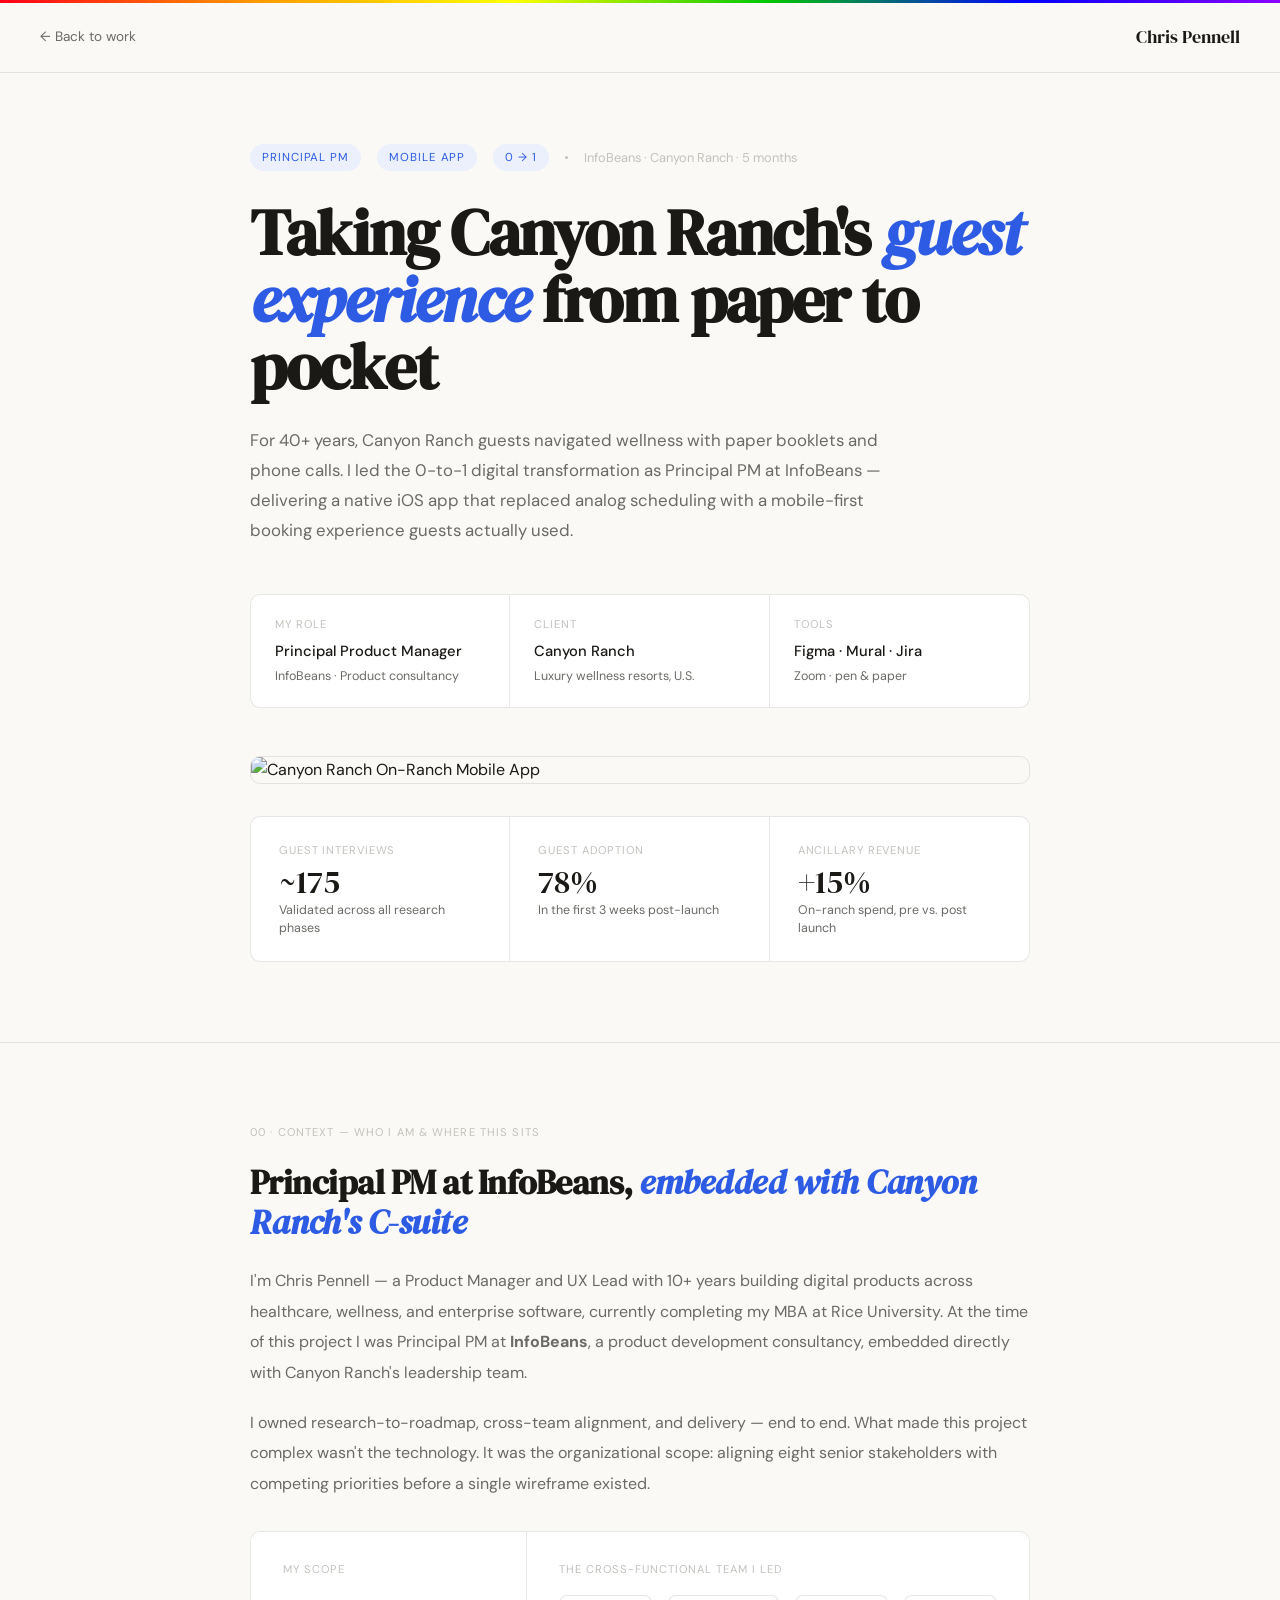
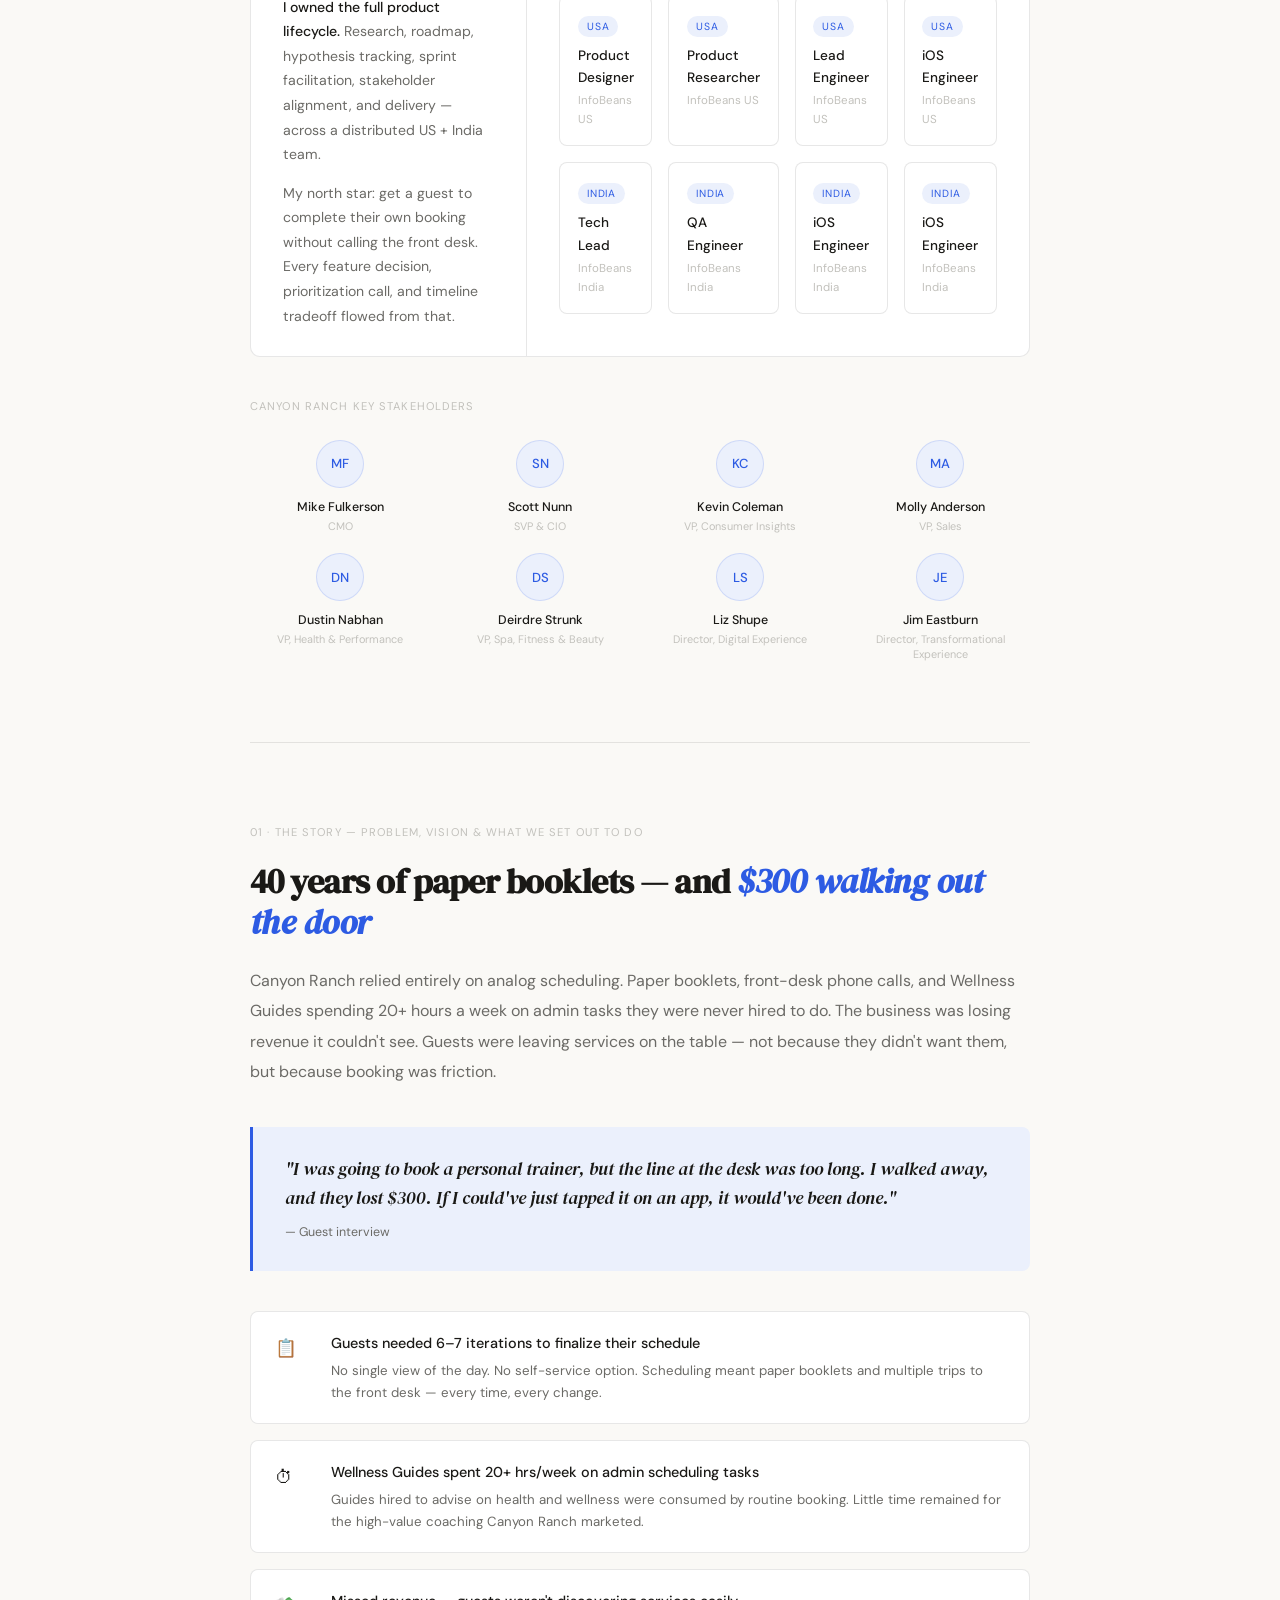
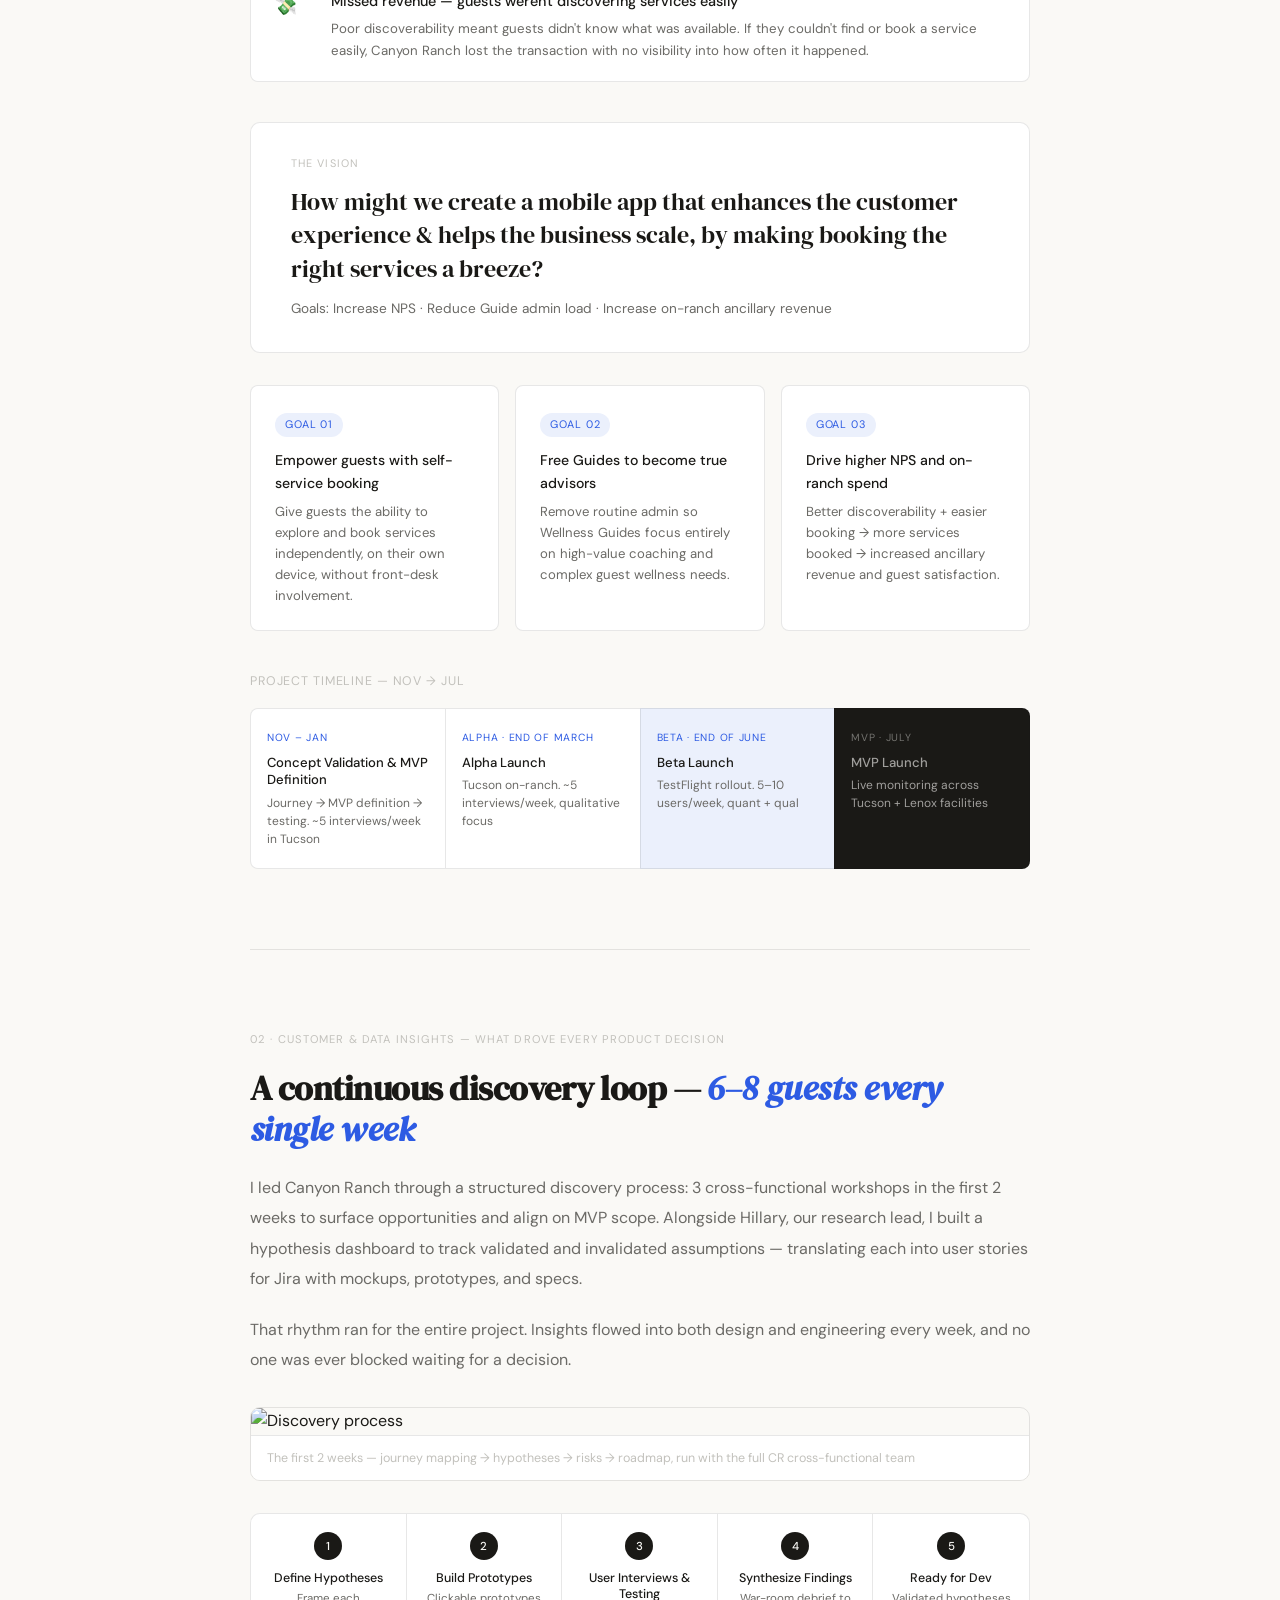
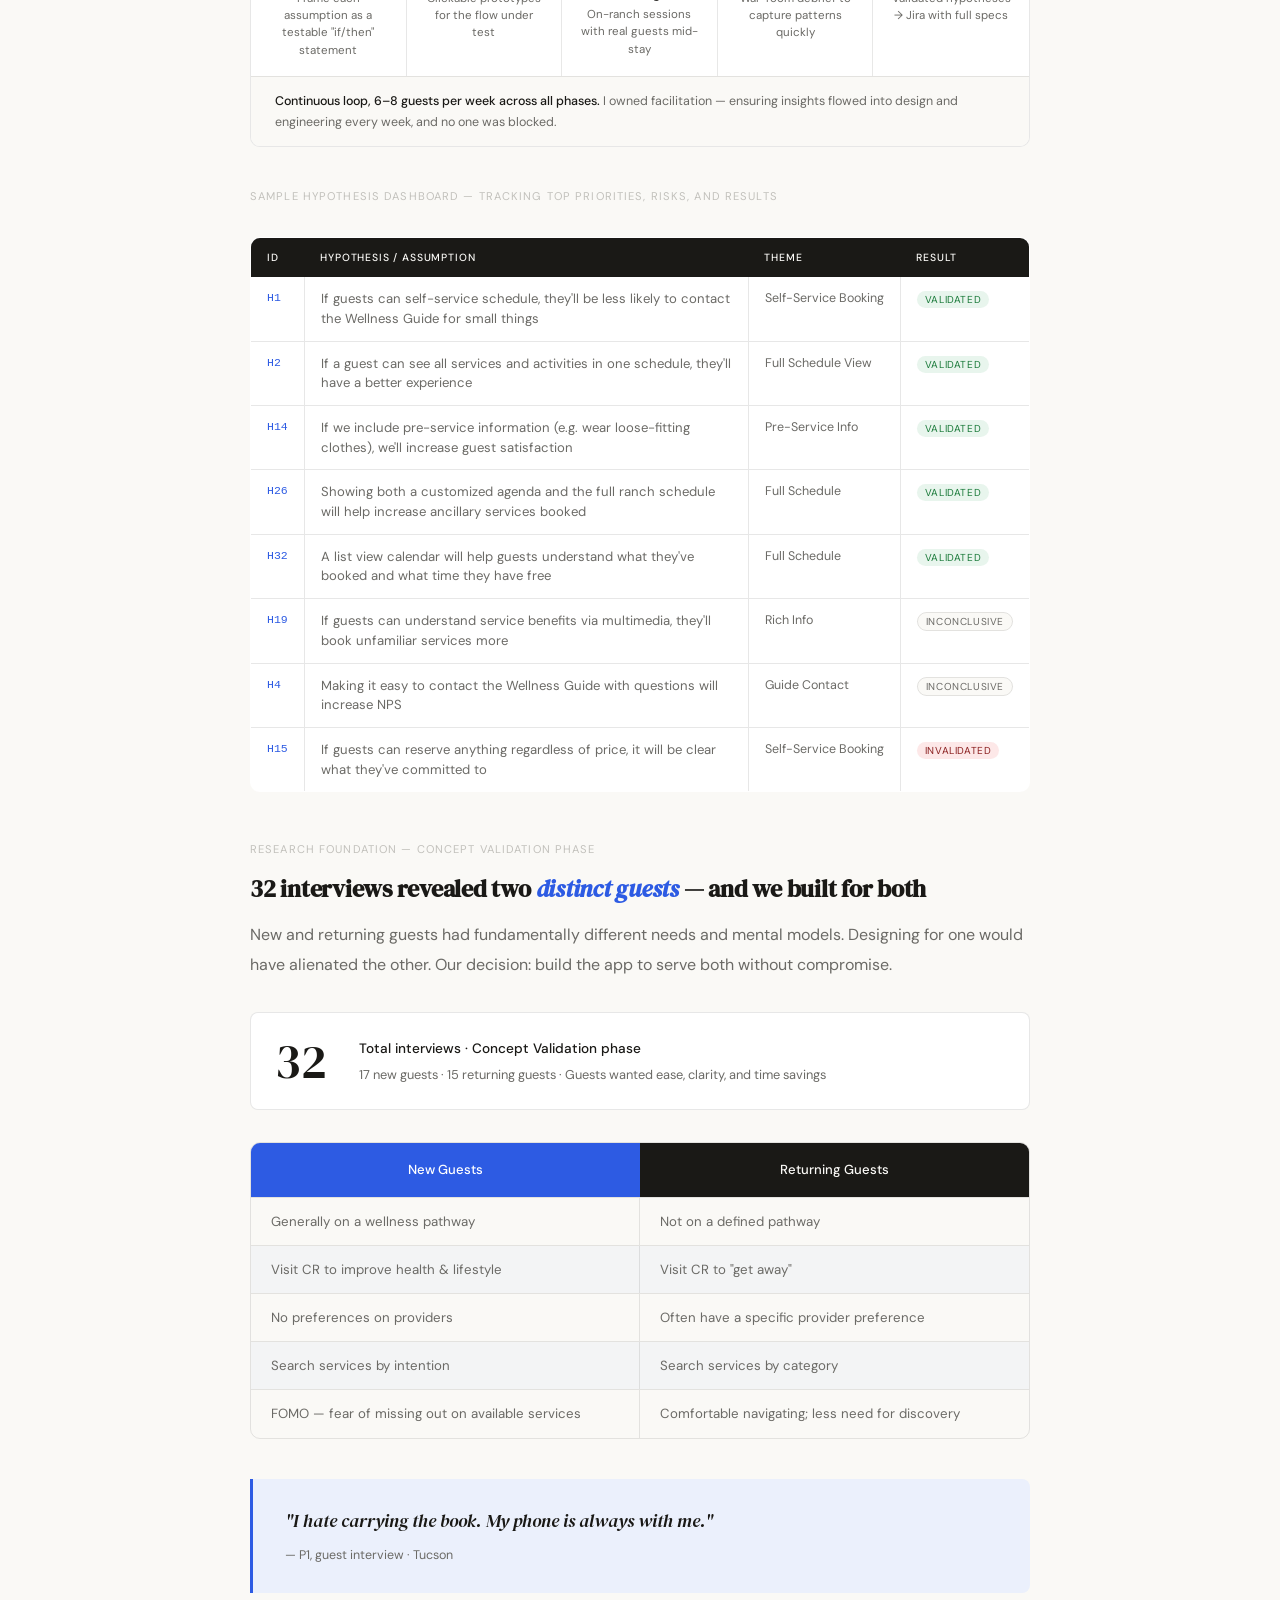
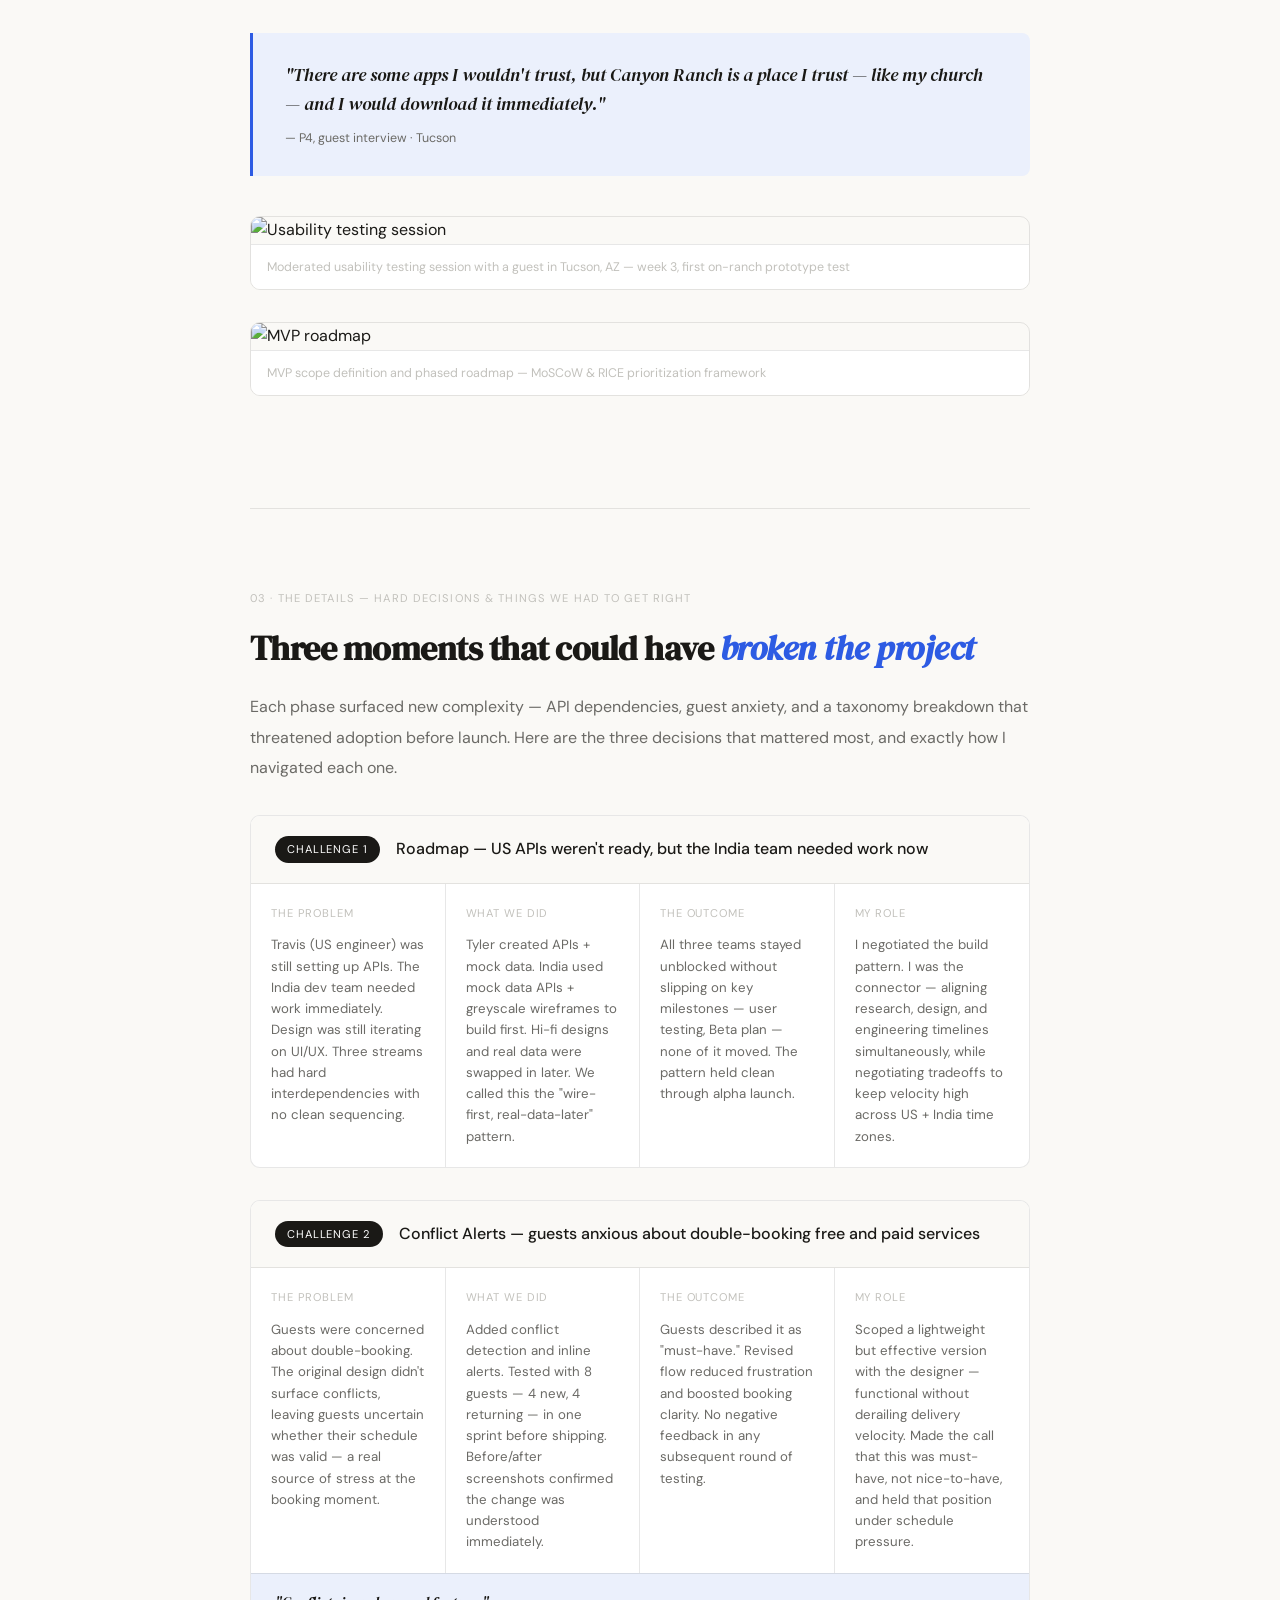
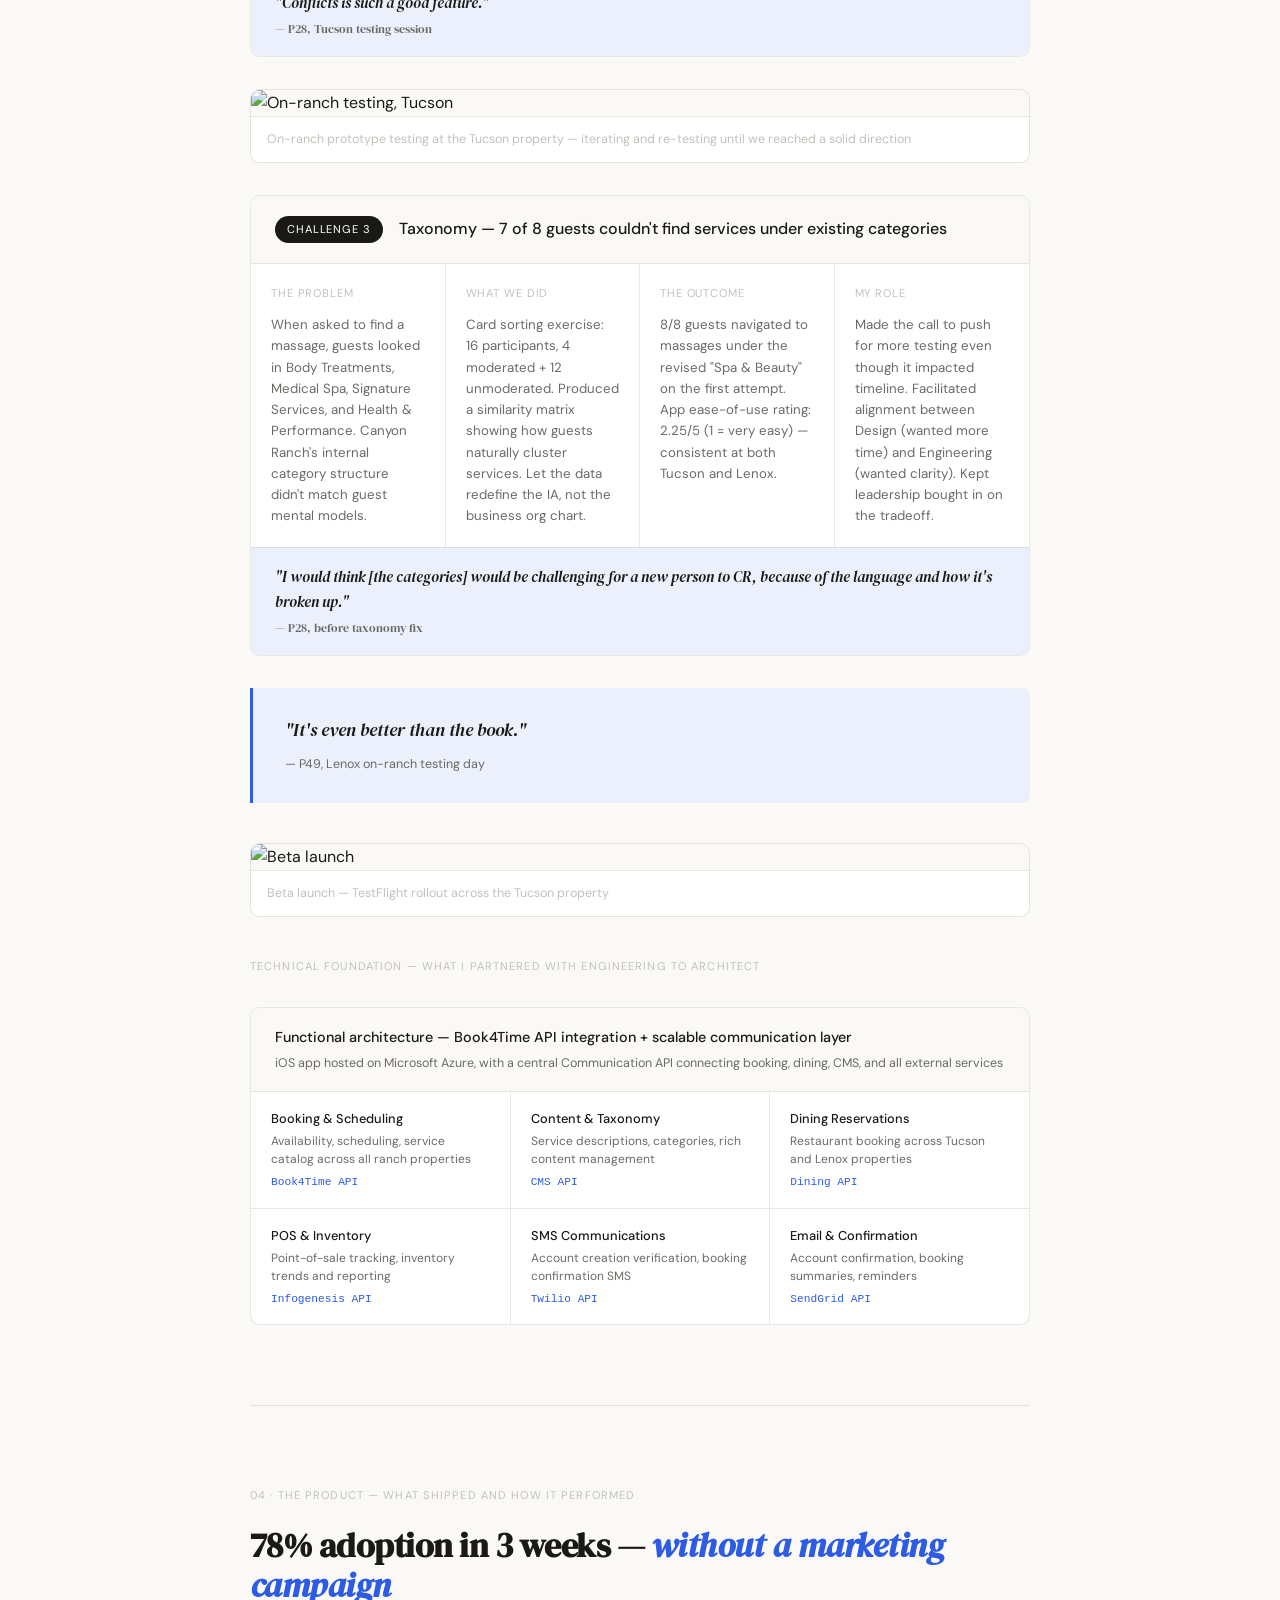
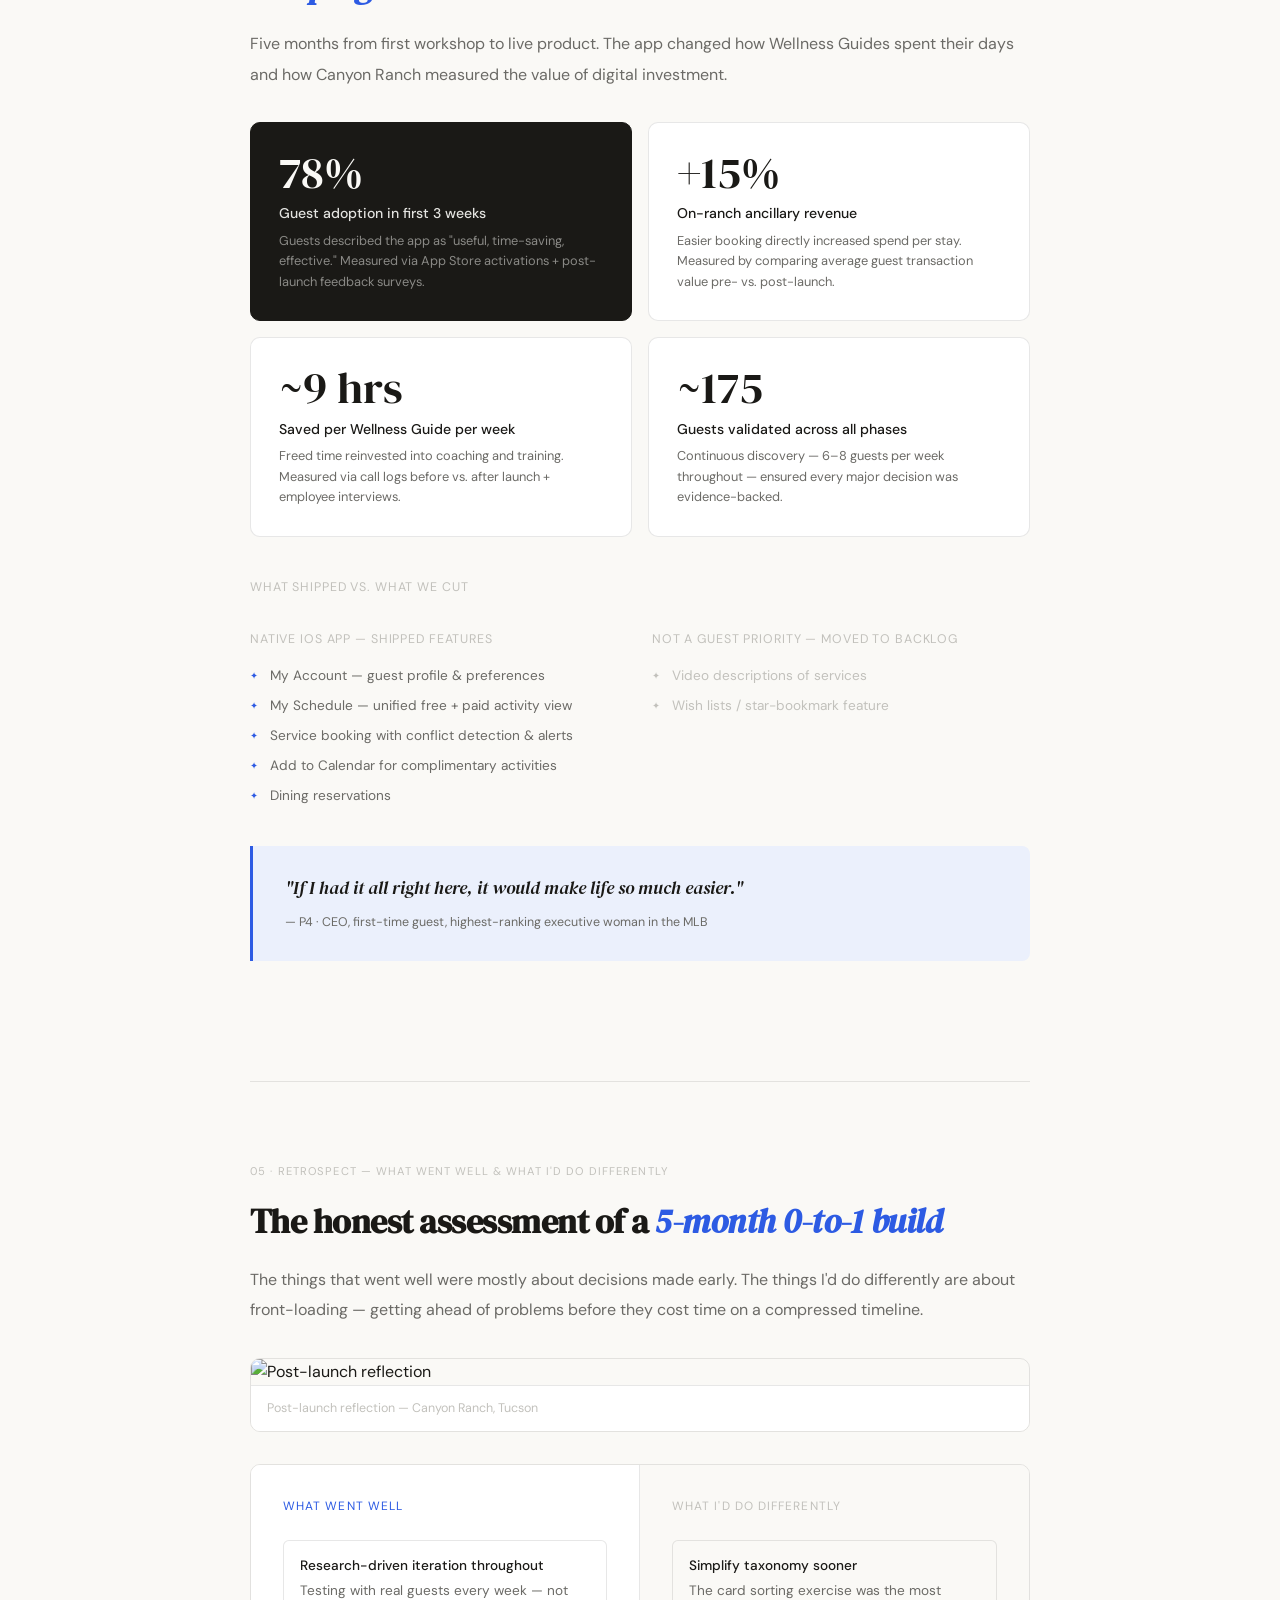
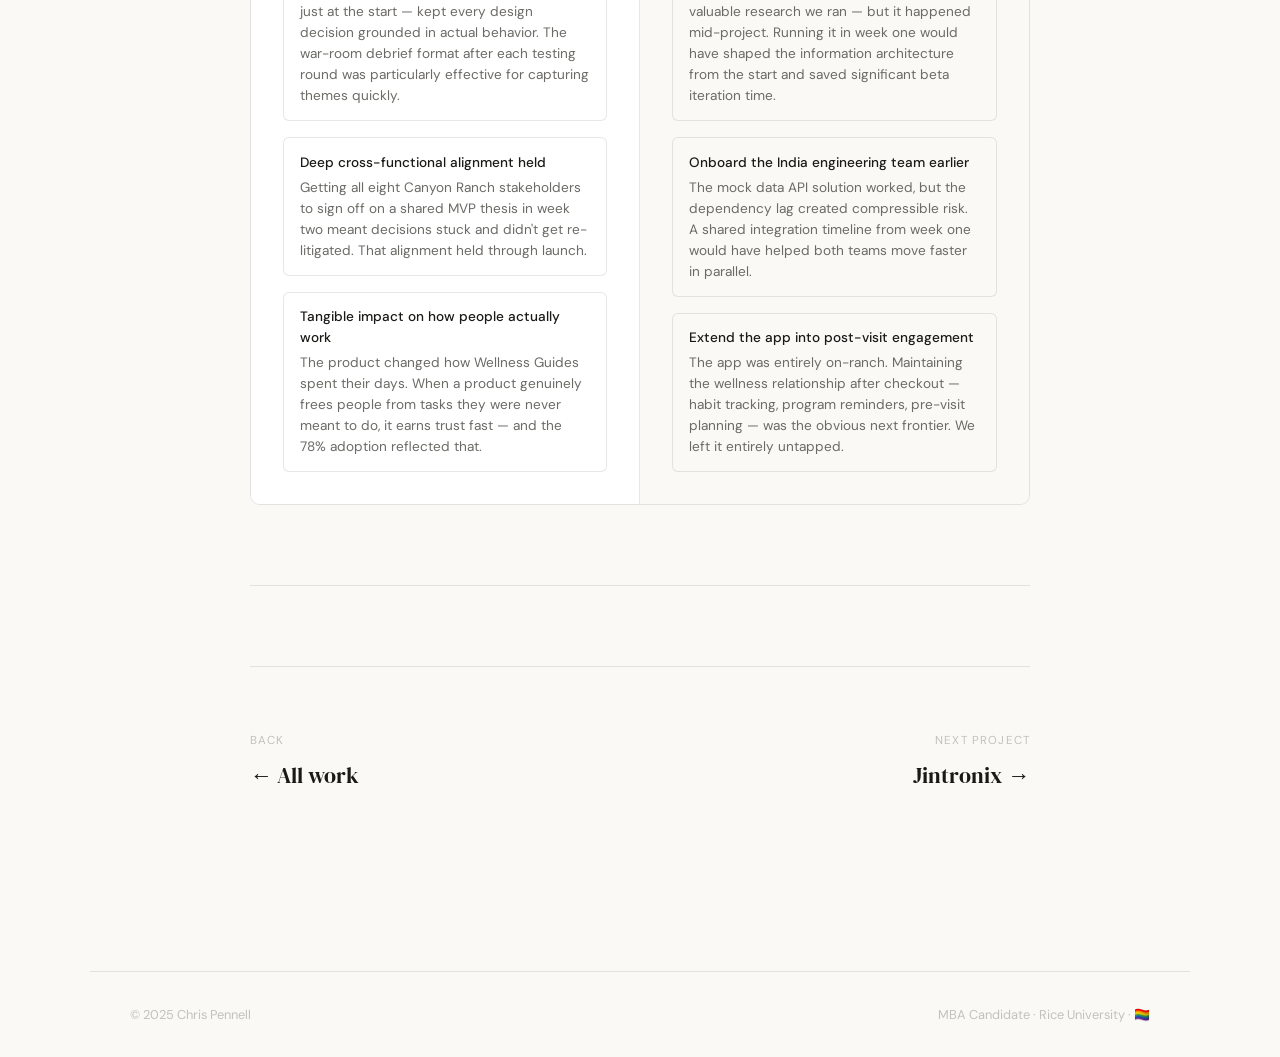
==== canyon-ranch.html @ fee7d824 "Initial commit via Netlify" ====
<!DOCTYPE html>
<html lang="en">
<head>
<meta charset="UTF-8">
<meta name="viewport" content="width=device-width, initial-scale=1.0">
<title>Canyon Ranch — Chris Pennell</title>
<link rel="preconnect" href="https://fonts.googleapis.com">
<link rel="preconnect" href="https://fonts.gstatic.com" crossorigin>
<link href="https://fonts.googleapis.com/css2?family=DM+Serif+Display:ital@0;1&family=DM+Sans:wght@300;400;500&display=swap" rel="stylesheet">
<link rel="stylesheet" href="style.css">
<style>
  .team-grid { display: grid; grid-template-columns: repeat(4, 1fr); gap: 1rem; margin-top: 1rem; }
  .team-card { padding: 1rem 1.1rem; border: 1px solid var(--border); border-radius: 8px; background: white; }
  .team-role-badge { font-size: .65rem; letter-spacing: .08em; text-transform: uppercase; color: var(--accent); background: var(--accent-soft); padding: 2px 9px; border-radius: 100px; display: inline-block; margin-bottom: .5rem; }
  .team-name { font-size: .85rem; font-weight: 500; color: var(--ink); margin-bottom: .1rem; }
  .team-loc { font-size: .72rem; color: var(--ink-faint); }

  .stakeholder-grid { display: grid; grid-template-columns: repeat(4, 1fr); gap: 1.25rem; margin-top: 1.5rem; }
  .stakeholder { text-align: center; }
  .stakeholder-avatar { width: 48px; height: 48px; border-radius: 50%; background: var(--accent-soft); display: flex; align-items: center; justify-content: center; font-size: .82rem; font-weight: 500; color: var(--accent); margin: 0 auto .55rem; border: 1px solid rgba(45,91,227,.15); }
  .stakeholder-name { font-size: .78rem; font-weight: 500; color: var(--ink); margin-bottom: .1rem; }
  .stakeholder-role { font-size: .68rem; color: var(--ink-faint); line-height: 1.35; }

  .vision-block { margin-top: 2.5rem; padding: 2rem 2.5rem; border: 1px solid var(--border); border-radius: 10px; background: white; }
  .vision-label { font-size: .68rem; letter-spacing: .1em; text-transform: uppercase; color: var(--ink-faint); margin-bottom: .75rem; }
  .vision-statement { font-family: var(--serif); font-size: 1.5rem; color: var(--ink); line-height: 1.4; margin-bottom: .75rem; }
  .vision-goals { font-size: .85rem; color: var(--ink-muted); }

  .loop-diagram { border: 1px solid var(--border); border-radius: 10px; overflow: hidden; background: white; margin-top: 2rem; }
  .loop-steps { display: grid; grid-template-columns: repeat(5, 1fr); }
  .loop-step { padding: 1.1rem 1rem; border-right: 1px solid var(--border); text-align: center; }
  .loop-step:last-child { border-right: none; }
  .loop-step-num { width: 28px; height: 28px; border-radius: 50%; background: var(--ink); color: var(--cream); font-size: .72rem; font-weight: 500; display: flex; align-items: center; justify-content: center; margin: 0 auto .6rem; }
  .loop-step-title { font-size: .78rem; font-weight: 500; color: var(--ink); margin-bottom: .25rem; line-height: 1.3; }
  .loop-step-desc { font-size: .72rem; color: var(--ink-muted); line-height: 1.5; }
  .loop-footer { padding: .85rem 1.5rem; border-top: 1px solid var(--border); background: var(--cream); font-size: .78rem; color: var(--ink-muted); }
  .loop-footer strong { color: var(--ink); font-weight: 500; }

  .hyp-table { width: 100%; border-collapse: collapse; background: white; border: 1px solid var(--border); border-radius: 10px; overflow: hidden; font-size: .82rem; margin-top: 2rem; }
  .hyp-table thead { background: var(--ink); color: var(--cream); }
  .hyp-table thead th { padding: .65rem 1rem; text-align: left; font-size: .65rem; letter-spacing: .08em; text-transform: uppercase; font-weight: 500; }
  .hyp-table tbody tr { border-top: 1px solid var(--border); }
  .hyp-table tbody tr:hover { background: #FDFCF9; }
  .hyp-table td { padding: .75rem 1rem; vertical-align: top; line-height: 1.5; color: var(--ink-muted); }
  .hyp-table td:first-child { font-family: 'Courier New', monospace; font-size: .72rem; color: var(--accent); white-space: nowrap; border-right: 1px solid var(--border); width: 50px; }
  .hyp-table td:nth-child(3) { white-space: nowrap; border-left: 1px solid var(--border); border-right: 1px solid var(--border); font-size: .78rem; }
  .badge-v { font-size: .63rem; letter-spacing: .06em; text-transform: uppercase; color: #1A7A3A; background: #E8F5ED; padding: 2px 8px; border-radius: 100px; white-space: nowrap; }
  .badge-x { font-size: .63rem; letter-spacing: .06em; text-transform: uppercase; color: #8B2020; background: #FDE8E8; padding: 2px 8px; border-radius: 100px; white-space: nowrap; }
  .badge-i { font-size: .63rem; letter-spacing: .06em; text-transform: uppercase; color: var(--ink-muted); background: var(--cream); border: 1px solid var(--border); padding: 2px 8px; border-radius: 100px; white-space: nowrap; }

  .compare-table { border: 1px solid var(--border); border-radius: 10px; overflow: hidden; margin-top: 2rem; }
  .compare-headers { display: grid; grid-template-columns: 1fr 1fr; }
  .compare-header { padding: 1rem 1.5rem; font-size: .82rem; font-weight: 500; text-align: center; }
  .compare-header.new { background: var(--accent); color: white; }
  .compare-header.ret { background: var(--ink); color: var(--cream); }
  .compare-row { display: grid; grid-template-columns: 1fr 1fr; border-top: 1px solid var(--border); }
  .compare-cell { padding: .85rem 1.25rem; font-size: .83rem; color: var(--ink-muted); border-right: 1px solid var(--border); line-height: 1.5; }
  .compare-cell:last-child { border-right: none; }
  .compare-cell.alt { background: rgba(45,91,227,.03); }

  .tech-arch { border: 1px solid var(--border); border-radius: 10px; overflow: hidden; background: white; margin-top: 2rem; }
  .tech-arch-header { padding: 1.1rem 1.5rem; border-bottom: 1px solid var(--border); background: var(--cream); }
  .tech-arch-title { font-size: .9rem; font-weight: 500; color: var(--ink); }
  .tech-arch-sub { font-size: .78rem; color: var(--ink-muted); margin-top: .2rem; }
  .tech-services { display: grid; grid-template-columns: repeat(3, 1fr); gap: 1px; background: var(--border); }
  .tech-service { background: white; padding: 1rem 1.25rem; }
  .tech-service-name { font-size: .8rem; font-weight: 500; color: var(--ink); margin-bottom: .2rem; }
  .tech-service-desc { font-size: .75rem; color: var(--ink-muted); line-height: 1.5; }
  .tech-service-api { font-size: .7rem; font-family: 'Courier New', monospace; color: var(--accent); margin-top: .3rem; }

  .research-stat { display: flex; align-items: center; gap: 2rem; margin-top: 2rem; padding: 1.5rem; border: 1px solid var(--border); border-radius: 8px; background: white; }
  .rs-num { font-family: var(--serif); font-size: 3rem; color: var(--ink); line-height: 1; flex-shrink: 0; }
  .rs-label { font-size: .85rem; font-weight: 500; color: var(--ink); margin-bottom: .25rem; }
  .rs-sub { font-size: .8rem; color: var(--ink-muted); }

  @media (max-width: 820px) {
    .team-grid, .stakeholder-grid { grid-template-columns: 1fr 1fr; }
    .loop-steps { grid-template-columns: 1fr 1fr; }
    .loop-step { border-bottom: 1px solid var(--border); }
    .compare-headers, .compare-row { grid-template-columns: 1fr; }
    .compare-cell { border-right: none; border-bottom: 1px solid var(--border); }
    .tech-services { grid-template-columns: 1fr 1fr; }
    .research-stat { flex-direction: column; gap: 1rem; align-items: flex-start; }
    .hyp-table td:nth-child(3) { display: none; }
  }
</style>
</head>
<body>

<div class="rainbow-line"></div>
<nav>
  <a class="nav-back" href="index.html">← Back to work</a>
  <a class="nav-logo" href="index.html">Chris Pennell</a>
</nav>

<!-- HERO -->
<div class="case-hero">
  <div class="container">
    <div class="case-meta fade-in">
      <span class="meta-tag">Principal PM</span>
      <span class="meta-tag">Mobile App</span>
      <span class="meta-tag">0 → 1</span>
      <span class="meta-divider"></span>
      <span class="meta-detail">InfoBeans · Canyon Ranch · 5 months</span>
    </div>
    <h1 class="case-title fade-in" style="transition-delay:.08s">Taking Canyon Ranch's <em>guest experience</em> from paper to pocket</h1>
    <p class="case-subtitle fade-in" style="transition-delay:.14s">For 40+ years, Canyon Ranch guests navigated wellness with paper booklets and phone calls. I led the 0-to-1 digital transformation as Principal PM at InfoBeans — delivering a native iOS app that replaced analog scheduling with a mobile-first booking experience guests actually used.</p>
    <div class="role-strip fade-in" style="transition-delay:.18s">
      <div class="role-cell"><div class="role-label">My Role</div><div class="role-val">Principal Product Manager</div><div class="role-sub">InfoBeans · Product consultancy</div></div>
      <div class="role-cell"><div class="role-label">Client</div><div class="role-val">Canyon Ranch</div><div class="role-sub">Luxury wellness resorts, U.S.</div></div>
      <div class="role-cell"><div class="role-label">Tools</div><div class="role-val">Figma · Mural · Jira</div><div class="role-sub">Zoom · pen &amp; paper</div></div>
    </div>
    <div class="img-block fade-in" style="transition-delay:.20s;margin-bottom:2rem;">
      <img referrerpolicy="no-referrer" src="https://cdn.prod.website-files.com/538f543c3674b7a3720d7a68/6536fba0e312752da040ff3f_hero_CR.png" alt="Canyon Ranch On-Ranch Mobile App" />
    </div>
    <div class="stat-row fade-in" style="transition-delay:.22s">
      <div class="stat-cell"><div class="stat-label">Guest interviews</div><div class="stat-val">~175</div><div class="stat-desc">Validated across all research phases</div></div>
      <div class="stat-cell"><div class="stat-label">Guest adoption</div><div class="stat-val">78%</div><div class="stat-desc">In the first 3 weeks post-launch</div></div>
      <div class="stat-cell"><div class="stat-label">Ancillary revenue</div><div class="stat-val">+15%</div><div class="stat-desc">On-ranch spend, pre vs. post launch</div></div>
    </div>
  </div>
</div>

<div class="case-body">
  <div class="container">

    <!-- 00 CONTEXT -->
    <div class="section-block fade-in">
      <div class="section-eyebrow">00 · Context — Who I am &amp; where this sits</div>
      <h2 class="section-heading">Principal PM at InfoBeans, <em>embedded with Canyon Ranch's C-suite</em></h2>
      <p class="body-text">I'm Chris Pennell — a Product Manager and UX Lead with 10+ years building digital products across healthcare, wellness, and enterprise software, currently completing my MBA at Rice University. At the time of this project I was Principal PM at <strong>InfoBeans</strong>, a product development consultancy, embedded directly with Canyon Ranch's leadership team.</p>
      <p class="body-text">I owned research-to-roadmap, cross-team alignment, and delivery — end to end. What made this project complex wasn't the technology. It was the organizational scope: aligning eight senior stakeholders with competing priorities before a single wireframe existed.</p>

      <div class="who-card">
        <div class="who-col">
          <div class="who-col-label">My scope</div>
          <p><strong>I owned the full product lifecycle.</strong> Research, roadmap, hypothesis tracking, sprint facilitation, stakeholder alignment, and delivery — across a distributed US + India team.</p>
          <p>My north star: get a guest to complete their own booking without calling the front desk. Every feature decision, prioritization call, and timeline tradeoff flowed from that.</p>
        </div>
        <div class="who-col">
          <div class="who-col-label">The cross-functional team I led</div>
          <div class="team-grid">
            <div class="team-card"><div class="team-role-badge">USA</div><div class="team-name">Product Designer</div><div class="team-loc">InfoBeans US</div></div>
            <div class="team-card"><div class="team-role-badge">USA</div><div class="team-name">Product Researcher</div><div class="team-loc">InfoBeans US</div></div>
            <div class="team-card"><div class="team-role-badge">USA</div><div class="team-name">Lead Engineer</div><div class="team-loc">InfoBeans US</div></div>
            <div class="team-card"><div class="team-role-badge">USA</div><div class="team-name">iOS Engineer</div><div class="team-loc">InfoBeans US</div></div>
            <div class="team-card"><div class="team-role-badge">India</div><div class="team-name">Tech Lead</div><div class="team-loc">InfoBeans India</div></div>
            <div class="team-card"><div class="team-role-badge">India</div><div class="team-name">QA Engineer</div><div class="team-loc">InfoBeans India</div></div>
            <div class="team-card"><div class="team-role-badge">India</div><div class="team-name">iOS Engineer</div><div class="team-loc">InfoBeans India</div></div>
            <div class="team-card"><div class="team-role-badge">India</div><div class="team-name">iOS Engineer</div><div class="team-loc">InfoBeans India</div></div>
          </div>
        </div>
      </div>

      <div style="font-size:.7rem;letter-spacing:.1em;text-transform:uppercase;color:var(--ink-faint);margin-top:2.5rem;margin-bottom:1.25rem;">Canyon Ranch key stakeholders</div>
      <div class="stakeholder-grid">
        <div class="stakeholder"><div class="stakeholder-avatar">MF</div><div class="stakeholder-name">Mike Fulkerson</div><div class="stakeholder-role">CMO</div></div>
        <div class="stakeholder"><div class="stakeholder-avatar">SN</div><div class="stakeholder-name">Scott Nunn</div><div class="stakeholder-role">SVP &amp; CIO</div></div>
        <div class="stakeholder"><div class="stakeholder-avatar">KC</div><div class="stakeholder-name">Kevin Coleman</div><div class="stakeholder-role">VP, Consumer Insights</div></div>
        <div class="stakeholder"><div class="stakeholder-avatar">MA</div><div class="stakeholder-name">Molly Anderson</div><div class="stakeholder-role">VP, Sales</div></div>
        <div class="stakeholder"><div class="stakeholder-avatar">DN</div><div class="stakeholder-name">Dustin Nabhan</div><div class="stakeholder-role">VP, Health &amp; Performance</div></div>
        <div class="stakeholder"><div class="stakeholder-avatar">DS</div><div class="stakeholder-name">Deirdre Strunk</div><div class="stakeholder-role">VP, Spa, Fitness &amp; Beauty</div></div>
        <div class="stakeholder"><div class="stakeholder-avatar">LS</div><div class="stakeholder-name">Liz Shupe</div><div class="stakeholder-role">Director, Digital Experience</div></div>
        <div class="stakeholder"><div class="stakeholder-avatar">JE</div><div class="stakeholder-name">Jim Eastburn</div><div class="stakeholder-role">Director, Transformational Experience</div></div>
      </div>
    </div>

    <!-- 01 THE STORY -->
    <div class="section-block fade-in">
      <div class="section-eyebrow">01 · The Story — Problem, vision &amp; what we set out to do</div>
      <h2 class="section-heading">40 years of paper booklets — and <em>$300 walking out the door</em></h2>
      <p class="body-text">Canyon Ranch relied entirely on analog scheduling. Paper booklets, front-desk phone calls, and Wellness Guides spending 20+ hours a week on admin tasks they were never hired to do. The business was losing revenue it couldn't see. Guests were leaving services on the table — not because they didn't want them, but because booking was friction.</p>

      <div class="pull-quote">
        <p>"I was going to book a personal trainer, but the line at the desk was too long. I walked away, and they lost $300. If I could've just tapped it on an app, it would've been done."</p>
        <cite>— Guest interview</cite>
      </div>

      <div class="problem-list">
        <div class="problem-item"><div class="problem-icon">📋</div><div><div class="problem-title">Guests needed 6–7 iterations to finalize their schedule</div><div class="problem-desc">No single view of the day. No self-service option. Scheduling meant paper booklets and multiple trips to the front desk — every time, every change.</div></div></div>
        <div class="problem-item"><div class="problem-icon">⏱</div><div><div class="problem-title">Wellness Guides spent 20+ hrs/week on admin scheduling tasks</div><div class="problem-desc">Guides hired to advise on health and wellness were consumed by routine booking. Little time remained for the high-value coaching Canyon Ranch marketed.</div></div></div>
        <div class="problem-item"><div class="problem-icon">💸</div><div><div class="problem-title">Missed revenue — guests weren't discovering services easily</div><div class="problem-desc">Poor discoverability meant guests didn't know what was available. If they couldn't find or book a service easily, Canyon Ranch lost the transaction with no visibility into how often it happened.</div></div></div>
      </div>

      <div class="vision-block">
        <div class="vision-label">The Vision</div>
        <div class="vision-statement">How might we create a mobile app that enhances the customer experience &amp; helps the business scale, by making booking the right services a breeze?</div>
        <div class="vision-goals">Goals: Increase NPS · Reduce Guide admin load · Increase on-ranch ancillary revenue</div>
      </div>

      <div class="objectives-grid" style="margin-top:2rem;">
        <div class="objective-card"><div class="objective-num">Goal 01</div><div class="objective-title">Empower guests with self-service booking</div><div class="objective-desc">Give guests the ability to explore and book services independently, on their own device, without front-desk involvement.</div></div>
        <div class="objective-card"><div class="objective-num">Goal 02</div><div class="objective-title">Free Guides to become true advisors</div><div class="objective-desc">Remove routine admin so Wellness Guides focus entirely on high-value coaching and complex guest wellness needs.</div></div>
        <div class="objective-card"><div class="objective-num">Goal 03</div><div class="objective-title">Drive higher NPS and on-ranch spend</div><div class="objective-desc">Better discoverability + easier booking → more services booked → increased ancillary revenue and guest satisfaction.</div></div>
      </div>

      <div style="margin-top:2.5rem;margin-bottom:1rem;font-size:.78rem;color:var(--ink-faint);letter-spacing:.07em;text-transform:uppercase;">Project timeline — Nov → Jul</div>
      <div class="timeline-track">
        <div class="timeline-phase"><div class="tl-badge">Nov – Jan</div><div class="tl-title">Concept Validation &amp; MVP Definition</div><div class="tl-desc">Journey → MVP definition → testing. ~5 interviews/week in Tucson</div></div>
        <div class="timeline-phase"><div class="tl-badge">Alpha · End of March</div><div class="tl-title">Alpha Launch</div><div class="tl-desc">Tucson on-ranch. ~5 interviews/week, qualitative focus</div></div>
        <div class="timeline-phase"><div class="tl-badge">Beta · End of June</div><div class="tl-title">Beta Launch</div><div class="tl-desc">TestFlight rollout. 5–10 users/week, quant + qual</div></div>
        <div class="timeline-phase"><div class="tl-badge">MVP · July</div><div class="tl-title">MVP Launch</div><div class="tl-desc">Live monitoring across Tucson + Lenox facilities</div></div>
      </div>
    </div>

    <!-- 02 INSIGHTS -->
    <div class="section-block fade-in">
      <div class="section-eyebrow">02 · Customer &amp; Data Insights — What drove every product decision</div>
      <h2 class="section-heading">A continuous discovery loop — <em>6–8 guests every single week</em></h2>
      <p class="body-text">I led Canyon Ranch through a structured discovery process: 3 cross-functional workshops in the first 2 weeks to surface opportunities and align on MVP scope. Alongside Hillary, our research lead, I built a hypothesis dashboard to track validated and invalidated assumptions — translating each into user stories for Jira with mockups, prototypes, and specs.</p>
      <p class="body-text">That rhythm ran for the entire project. Insights flowed into both design and engineering every week, and no one was ever blocked waiting for a decision.</p>

      <div class="img-block">
        <img referrerpolicy="no-referrer" src="https://cdn.prod.website-files.com/538f543c3674b7a3720d7a68/6536f61a79b3ea1a02406640_Process.png" alt="Discovery process" />
        <div class="img-caption">The first 2 weeks — journey mapping → hypotheses → risks → roadmap, run with the full CR cross-functional team</div>
      </div>

      <div class="loop-diagram">
        <div class="loop-steps">
          <div class="loop-step"><div class="loop-step-num">1</div><div class="loop-step-title">Define Hypotheses</div><div class="loop-step-desc">Frame each assumption as a testable "if/then" statement</div></div>
          <div class="loop-step"><div class="loop-step-num">2</div><div class="loop-step-title">Build Prototypes</div><div class="loop-step-desc">Clickable prototypes for the flow under test</div></div>
          <div class="loop-step"><div class="loop-step-num">3</div><div class="loop-step-title">User Interviews &amp; Testing</div><div class="loop-step-desc">On-ranch sessions with real guests mid-stay</div></div>
          <div class="loop-step"><div class="loop-step-num">4</div><div class="loop-step-title">Synthesize Findings</div><div class="loop-step-desc">War-room debrief to capture patterns quickly</div></div>
          <div class="loop-step"><div class="loop-step-num">5</div><div class="loop-step-title">Ready for Dev</div><div class="loop-step-desc">Validated hypotheses → Jira with full specs</div></div>
        </div>
        <div class="loop-footer"><strong>Continuous loop, 6–8 guests per week across all phases.</strong> I owned facilitation — ensuring insights flowed into design and engineering every week, and no one was blocked.</div>
      </div>

      <!-- Hypothesis table -->
      <div style="font-size:.7rem;letter-spacing:.1em;text-transform:uppercase;color:var(--ink-faint);margin-top:2.5rem;margin-bottom:.75rem;">Sample hypothesis dashboard — tracking top priorities, risks, and results</div>
      <table class="hyp-table">
        <thead><tr><th>ID</th><th>Hypothesis / Assumption</th><th>Theme</th><th>Result</th></tr></thead>
        <tbody>
          <tr><td>H1</td><td>If guests can self-service schedule, they'll be less likely to contact the Wellness Guide for small things</td><td>Self-Service Booking</td><td><span class="badge-v">Validated</span></td></tr>
          <tr><td>H2</td><td>If a guest can see all services and activities in one schedule, they'll have a better experience</td><td>Full Schedule View</td><td><span class="badge-v">Validated</span></td></tr>
          <tr><td>H14</td><td>If we include pre-service information (e.g. wear loose-fitting clothes), we'll increase guest satisfaction</td><td>Pre-Service Info</td><td><span class="badge-v">Validated</span></td></tr>
          <tr><td>H26</td><td>Showing both a customized agenda and the full ranch schedule will help increase ancillary services booked</td><td>Full Schedule</td><td><span class="badge-v">Validated</span></td></tr>
          <tr><td>H32</td><td>A list view calendar will help guests understand what they've booked and what time they have free</td><td>Full Schedule</td><td><span class="badge-v">Validated</span></td></tr>
          <tr><td>H19</td><td>If guests can understand service benefits via multimedia, they'll book unfamiliar services more</td><td>Rich Info</td><td><span class="badge-i">Inconclusive</span></td></tr>
          <tr><td>H4</td><td>Making it easy to contact the Wellness Guide with questions will increase NPS</td><td>Guide Contact</td><td><span class="badge-i">Inconclusive</span></td></tr>
          <tr><td>H15</td><td>If guests can reserve anything regardless of price, it will be clear what they've committed to</td><td>Self-Service Booking</td><td><span class="badge-x">Invalidated</span></td></tr>
        </tbody>
      </table>

      <!-- Research foundation -->
      <div style="margin-top:3rem;">
        <div style="font-size:.7rem;letter-spacing:.1em;text-transform:uppercase;color:var(--ink-faint);margin-bottom:1rem;">Research foundation — concept validation phase</div>
        <h3 style="font-family:var(--serif);font-size:1.5rem;letter-spacing:-.01em;margin-bottom:1rem;line-height:1.2;">32 interviews revealed two <em style="font-style:italic;color:var(--accent);">distinct guests</em> — and we built for both</h3>
        <p class="body-text">New and returning guests had fundamentally different needs and mental models. Designing for one would have alienated the other. Our decision: build the app to serve both without compromise.</p>

        <div class="research-stat">
          <div class="rs-num">32</div>
          <div><div class="rs-label">Total interviews · Concept Validation phase</div><div class="rs-sub">17 new guests · 15 returning guests · Guests wanted ease, clarity, and time savings</div></div>
        </div>

        <div class="compare-table">
          <div class="compare-headers"><div class="compare-header new">New Guests</div><div class="compare-header ret">Returning Guests</div></div>
          <div class="compare-row"><div class="compare-cell">Generally on a wellness pathway</div><div class="compare-cell">Not on a defined pathway</div></div>
          <div class="compare-row"><div class="compare-cell alt">Visit CR to improve health &amp; lifestyle</div><div class="compare-cell alt">Visit CR to "get away"</div></div>
          <div class="compare-row"><div class="compare-cell">No preferences on providers</div><div class="compare-cell">Often have a specific provider preference</div></div>
          <div class="compare-row"><div class="compare-cell alt">Search services by intention</div><div class="compare-cell alt">Search services by category</div></div>
          <div class="compare-row"><div class="compare-cell">FOMO — fear of missing out on available services</div><div class="compare-cell">Comfortable navigating; less need for discovery</div></div>
        </div>

        <div class="pull-quote"><p>"I hate carrying the book. My phone is always with me."</p><cite>— P1, guest interview · Tucson</cite></div>
        <div class="pull-quote"><p>"There are some apps I wouldn't trust, but Canyon Ranch is a place I trust — like my church — and I would download it immediately."</p><cite>— P4, guest interview · Tucson</cite></div>
      </div>

      <div class="img-block">
        <img referrerpolicy="no-referrer" src="https://cdn.prod.website-files.com/538f543c3674b7a3720d7a68/66540fe1e0bd120e8cd2079d_participant.png" alt="Usability testing session" />
        <div class="img-caption">Moderated usability testing session with a guest in Tucson, AZ — week 3, first on-ranch prototype test</div>
      </div>
      <div class="img-block">
        <img referrerpolicy="no-referrer" src="https://cdn.prod.website-files.com/538f543c3674b7a3720d7a68/6536f63e3fbd8de9ad71f824_MVP.png" alt="MVP roadmap" />
        <div class="img-caption">MVP scope definition and phased roadmap — MoSCoW &amp; RICE prioritization framework</div>
      </div>
    </div>

    <!-- 03 HARD DECISIONS -->
    <div class="section-block fade-in">
      <div class="section-eyebrow">03 · The Details — Hard decisions &amp; things we had to get right</div>
      <h2 class="section-heading">Three moments that could have <em>broken the project</em></h2>
      <p class="body-text">Each phase surfaced new complexity — API dependencies, guest anxiety, and a taxonomy breakdown that threatened adoption before launch. Here are the three decisions that mattered most, and exactly how I navigated each one.</p>

      <div class="challenge-card">
        <div class="challenge-header"><span class="challenge-badge">Challenge 1</span><span class="challenge-title-text">Roadmap — US APIs weren't ready, but the India team needed work now</span></div>
        <div class="challenge-body">
          <div class="challenge-col"><div class="challenge-col-title">The Problem</div><p>Travis (US engineer) was still setting up APIs. The India dev team needed work immediately. Design was still iterating on UI/UX. Three streams had hard interdependencies with no clean sequencing.</p></div>
          <div class="challenge-col"><div class="challenge-col-title">What We Did</div><p>Tyler created APIs + mock data. India used mock data APIs + greyscale wireframes to build first. Hi-fi designs and real data were swapped in later. We called this the "wire-first, real-data-later" pattern.</p></div>
          <div class="challenge-col"><div class="challenge-col-title">The Outcome</div><p>All three teams stayed unblocked without slipping on key milestones — user testing, Beta plan — none of it moved. The pattern held clean through alpha launch.</p></div>
          <div class="challenge-col"><div class="challenge-col-title">My Role</div><p>I negotiated the build pattern. I was the connector — aligning research, design, and engineering timelines simultaneously, while negotiating tradeoffs to keep velocity high across US + India time zones.</p></div>
        </div>
      </div>

      <div class="challenge-card">
        <div class="challenge-header"><span class="challenge-badge">Challenge 2</span><span class="challenge-title-text">Conflict Alerts — guests anxious about double-booking free and paid services</span></div>
        <div class="challenge-body">
          <div class="challenge-col"><div class="challenge-col-title">The Problem</div><p>Guests were concerned about double-booking. The original design didn't surface conflicts, leaving guests uncertain whether their schedule was valid — a real source of stress at the booking moment.</p></div>
          <div class="challenge-col"><div class="challenge-col-title">What We Did</div><p>Added conflict detection and inline alerts. Tested with 8 guests — 4 new, 4 returning — in one sprint before shipping. Before/after screenshots confirmed the change was understood immediately.</p></div>
          <div class="challenge-col"><div class="challenge-col-title">The Outcome</div><p>Guests described it as "must-have." Revised flow reduced frustration and boosted booking clarity. No negative feedback in any subsequent round of testing.</p></div>
          <div class="challenge-col"><div class="challenge-col-title">My Role</div><p>Scoped a lightweight but effective version with the designer — functional without derailing delivery velocity. Made the call that this was must-have, not nice-to-have, and held that position under schedule pressure.</p></div>
        </div>
        <div class="challenge-quote">"Conflicts is such a good feature." <span>— P28, Tucson testing session</span></div>
      </div>

      <div class="img-block">
        <img referrerpolicy="no-referrer" src="https://cdn.prod.website-files.com/538f543c3674b7a3720d7a68/66539a06099d97a9a33fdd4f_Arizona.png" alt="On-ranch testing, Tucson" />
        <div class="img-caption">On-ranch prototype testing at the Tucson property — iterating and re-testing until we reached a solid direction</div>
      </div>

      <div class="challenge-card">
        <div class="challenge-header"><span class="challenge-badge">Challenge 3</span><span class="challenge-title-text">Taxonomy — 7 of 8 guests couldn't find services under existing categories</span></div>
        <div class="challenge-body">
          <div class="challenge-col"><div class="challenge-col-title">The Problem</div><p>When asked to find a massage, guests looked in Body Treatments, Medical Spa, Signature Services, and Health &amp; Performance. Canyon Ranch's internal category structure didn't match guest mental models.</p></div>
          <div class="challenge-col"><div class="challenge-col-title">What We Did</div><p>Card sorting exercise: 16 participants, 4 moderated + 12 unmoderated. Produced a similarity matrix showing how guests naturally cluster services. Let the data redefine the IA, not the business org chart.</p></div>
          <div class="challenge-col"><div class="challenge-col-title">The Outcome</div><p>8/8 guests navigated to massages under the revised "Spa &amp; Beauty" on the first attempt. App ease-of-use rating: 2.25/5 (1 = very easy) — consistent at both Tucson and Lenox.</p></div>
          <div class="challenge-col"><div class="challenge-col-title">My Role</div><p>Made the call to push for more testing even though it impacted timeline. Facilitated alignment between Design (wanted more time) and Engineering (wanted clarity). Kept leadership bought in on the tradeoff.</p></div>
        </div>
        <div class="challenge-quote">"I would think [the categories] would be challenging for a new person to CR, because of the language and how it's broken up." <span>— P28, before taxonomy fix</span></div>
      </div>

      <div class="pull-quote" style="margin-top:2rem;"><p>"It's even better than the book."</p><cite>— P49, Lenox on-ranch testing day</cite></div>

      <div class="img-block">
        <img referrerpolicy="no-referrer" src="https://cdn.prod.website-files.com/538f543c3674b7a3720d7a68/66539eb2b017b7343b4c72ad_Beta.png" alt="Beta launch" />
        <div class="img-caption">Beta launch — TestFlight rollout across the Tucson property</div>
      </div>

      <!-- Technical foundation -->
      <div style="font-size:.7rem;letter-spacing:.1em;text-transform:uppercase;color:var(--ink-faint);margin-top:2.5rem;margin-bottom:.75rem;">Technical foundation — what I partnered with engineering to architect</div>
      <div class="tech-arch">
        <div class="tech-arch-header">
          <div class="tech-arch-title">Functional architecture — Book4Time API integration + scalable communication layer</div>
          <div class="tech-arch-sub">iOS app hosted on Microsoft Azure, with a central Communication API connecting booking, dining, CMS, and all external services</div>
        </div>
        <div class="tech-services">
          <div class="tech-service"><div class="tech-service-name">Booking &amp; Scheduling</div><div class="tech-service-desc">Availability, scheduling, service catalog across all ranch properties</div><div class="tech-service-api">Book4Time API</div></div>
          <div class="tech-service"><div class="tech-service-name">Content &amp; Taxonomy</div><div class="tech-service-desc">Service descriptions, categories, rich content management</div><div class="tech-service-api">CMS API</div></div>
          <div class="tech-service"><div class="tech-service-name">Dining Reservations</div><div class="tech-service-desc">Restaurant booking across Tucson and Lenox properties</div><div class="tech-service-api">Dining API</div></div>
          <div class="tech-service"><div class="tech-service-name">POS &amp; Inventory</div><div class="tech-service-desc">Point-of-sale tracking, inventory trends and reporting</div><div class="tech-service-api">Infogenesis API</div></div>
          <div class="tech-service"><div class="tech-service-name">SMS Communications</div><div class="tech-service-desc">Account creation verification, booking confirmation SMS</div><div class="tech-service-api">Twilio API</div></div>
          <div class="tech-service"><div class="tech-service-name">Email &amp; Confirmation</div><div class="tech-service-desc">Account confirmation, booking summaries, reminders</div><div class="tech-service-api">SendGrid API</div></div>
        </div>
      </div>
    </div>

    <!-- 04 RESULTS -->
    <div class="section-block fade-in">
      <div class="section-eyebrow">04 · The Product — What shipped and how it performed</div>
      <h2 class="section-heading">78% adoption in 3 weeks — <em>without a marketing campaign</em></h2>
      <p class="body-text">Five months from first workshop to live product. The app changed how Wellness Guides spent their days and how Canyon Ranch measured the value of digital investment.</p>

      <div class="results-grid">
        <div class="result-card dark"><div class="result-num">78%</div><div class="result-label">Guest adoption in first 3 weeks</div><div class="result-desc">Guests described the app as "useful, time-saving, effective." Measured via App Store activations + post-launch feedback surveys.</div></div>
        <div class="result-card"><div class="result-num">+15%</div><div class="result-label">On-ranch ancillary revenue</div><div class="result-desc">Easier booking directly increased spend per stay. Measured by comparing average guest transaction value pre- vs. post-launch.</div></div>
        <div class="result-card"><div class="result-num">~9 hrs</div><div class="result-label">Saved per Wellness Guide per week</div><div class="result-desc">Freed time reinvested into coaching and training. Measured via call logs before vs. after launch + employee interviews.</div></div>
        <div class="result-card"><div class="result-num">~175</div><div class="result-label">Guests validated across all phases</div><div class="result-desc">Continuous discovery — 6–8 guests per week throughout — ensured every major decision was evidence-backed.</div></div>
      </div>

      <div style="margin-top:2.5rem;">
        <div style="font-size:.78rem;color:var(--ink-faint);letter-spacing:.07em;text-transform:uppercase;margin-bottom:1.5rem;">What shipped vs. what we cut</div>
        <div class="delivered-grid">
          <div>
            <div class="delivered-col-title">Native iOS app — shipped features</div>
            <ul class="feature-list">
              <li>My Account — guest profile &amp; preferences</li>
              <li>My Schedule — unified free + paid activity view</li>
              <li>Service booking with conflict detection &amp; alerts</li>
              <li>Add to Calendar for complimentary activities</li>
              <li>Dining reservations</li>
            </ul>
          </div>
          <div>
            <div class="delivered-col-title">Not a guest priority — moved to backlog</div>
            <ul class="feature-list">
              <li class="backlog">Video descriptions of services</li>
              <li class="backlog">Wish lists / star-bookmark feature</li>
            </ul>
          </div>
        </div>
      </div>

      <div class="pull-quote" style="margin-top:2.5rem;">
        <p>"If I had it all right here, it would make life so much easier."</p>
        <cite>— P4 · CEO, first-time guest, highest-ranking executive woman in the MLB</cite>
      </div>
    </div>

    <!-- 05 RETROSPECT -->
    <div class="section-block fade-in">
      <div class="section-eyebrow">05 · Retrospect — What went well &amp; what I'd do differently</div>
      <h2 class="section-heading">The honest assessment of a <em>5-month 0-to-1 build</em></h2>
      <p class="body-text">The things that went well were mostly about decisions made early. The things I'd do differently are about front-loading — getting ahead of problems before they cost time on a compressed timeline.</p>

      <div class="img-block" style="margin-bottom:2rem;">
        <img referrerpolicy="no-referrer" src="https://cdn.prod.website-files.com/538f543c3674b7a3720d7a68/66540d418ade48c019a46e56_Reflect.jpeg" alt="Post-launch reflection" />
        <div class="img-caption">Post-launch reflection — Canyon Ranch, Tucson</div>
      </div>

      <div class="reflection-grid">
        <div class="reflection-col went-well">
          <div class="reflection-col-title">What went well</div>
          <div class="reflection-items">
            <div class="reflection-item"><strong>Research-driven iteration throughout</strong>Testing with real guests every week — not just at the start — kept every design decision grounded in actual behavior. The war-room debrief format after each testing round was particularly effective for capturing themes quickly.</div>
            <div class="reflection-item"><strong>Deep cross-functional alignment held</strong>Getting all eight Canyon Ranch stakeholders to sign off on a shared MVP thesis in week two meant decisions stuck and didn't get re-litigated. That alignment held through launch.</div>
            <div class="reflection-item"><strong>Tangible impact on how people actually work</strong>The product changed how Wellness Guides spent their days. When a product genuinely frees people from tasks they were never meant to do, it earns trust fast — and the 78% adoption reflected that.</div>
          </div>
        </div>
        <div class="reflection-col differently">
          <div class="reflection-col-title">What I'd do differently</div>
          <div class="reflection-items">
            <div class="reflection-item"><strong>Simplify taxonomy sooner</strong>The card sorting exercise was the most valuable research we ran — but it happened mid-project. Running it in week one would have shaped the information architecture from the start and saved significant beta iteration time.</div>
            <div class="reflection-item"><strong>Onboard the India engineering team earlier</strong>The mock data API solution worked, but the dependency lag created compressible risk. A shared integration timeline from week one would have helped both teams move faster in parallel.</div>
            <div class="reflection-item"><strong>Extend the app into post-visit engagement</strong>The app was entirely on-ranch. Maintaining the wellness relationship after checkout — habit tracking, program reminders, pre-visit planning — was the obvious next frontier. We left it entirely untapped.</div>
          </div>
        </div>
      </div>
    </div>

    <div class="case-nav fade-in">
      <div><div class="case-nav-label">Back</div><a class="case-nav-title" href="index.html">← All work</a></div>
      <div style="text-align:right;"><div class="case-nav-label">Next project</div><a class="case-nav-title" href="jintronix.html">Jintronix →</a></div>
    </div>

  </div>
</div>

<footer><span>© 2025 Chris Pennell</span><span>MBA Candidate · Rice University · 🏳️‍🌈</span></footer>
<script>
  const obs = new IntersectionObserver(e => e.forEach(x => { if(x.isIntersecting) x.target.classList.add('visible'); }), {threshold:.08});
  document.querySelectorAll('.fade-in').forEach(el => obs.observe(el));
</script>
</body>
</html>
---- style.css ----
/* ═══════════════════════════════════════════════════
   CHRIS PENNELL PORTFOLIO — SHARED STYLESHEET
   ═══════════════════════════════════════════════════ */

*, *::before, *::after { box-sizing: border-box; margin: 0; padding: 0; }

:root {
  --cream: #FAF9F6;
  --ink: #1A1916;
  --ink-muted: #6B6A66;
  --ink-faint: #C2C1BC;
  --accent: #2D5BE3;
  --accent-soft: #EBF0FC;
  --border: rgba(26,25,22,0.1);
  --serif: 'DM Serif Display', Georgia, serif;
  --sans: 'DM Sans', system-ui, sans-serif;
  --max: 860px;
  --max-wide: 1080px;
}

html { scroll-behavior: smooth; }
body {
  font-family: var(--sans);
  background: var(--cream);
  color: var(--ink);
  font-size: 16px;
  line-height: 1.65;
  -webkit-font-smoothing: antialiased;
}

/* ── RAINBOW LINE ── */
.rainbow-line {
  height: 3px;
  background: linear-gradient(90deg,#FF0018,#FF9A00,#FFFF00,#00C800,#0000FF,#8B00FF);
  position: fixed; top: 0; left: 0; right: 0; z-index: 200;
}

/* ── NAV ── */
nav {
  position: fixed; top: 3px; left: 0; right: 0; z-index: 100;
  display: flex; align-items: center; justify-content: space-between;
  padding: 1.25rem 2.5rem;
  background: rgba(250,249,246,0.93);
  backdrop-filter: blur(14px);
  border-bottom: 1px solid var(--border);
}
.nav-logo { font-family: var(--serif); font-size: 1.1rem; color: var(--ink); text-decoration: none; }
.nav-links { display: flex; align-items: center; gap: 2rem; }
.nav-link { font-size: 0.82rem; color: var(--ink-muted); text-decoration: none; transition: color 0.2s; }
.nav-link:hover { color: var(--ink); }
.nav-link.active { color: var(--ink); font-weight: 500; }
.nav-back { display: flex; align-items: center; gap: 0.5rem; font-size: 0.85rem; color: var(--ink-muted); text-decoration: none; transition: color 0.2s; }
.nav-back:hover { color: var(--ink); }
.nav-link-resume {
  font-size: 0.82rem; font-weight: 500; color: var(--accent);
  text-decoration: none; border: 1px solid rgba(45,91,227,0.3);
  padding: 5px 14px; border-radius: 100px;
  transition: background 0.2s, border-color 0.2s;
}
.nav-link-resume:hover { background: var(--accent-soft); border-color: var(--accent); }

/* ── CONTAINER ── */
.container { max-width: var(--max); margin: 0 auto; padding: 0 2.5rem; }
.container-wide { max-width: var(--max-wide); margin: 0 auto; padding: 0 2.5rem; }

/* ── BUTTONS ── */
.btn-primary {
  display: inline-flex; align-items: center; gap: 0.5rem;
  font-family: var(--sans); font-size: 0.88rem; font-weight: 500;
  color: var(--cream); background: var(--ink);
  padding: 0.7rem 1.5rem; border-radius: 6px;
  text-decoration: none; transition: background 0.2s, transform 0.15s;
  border: none; cursor: pointer;
}
.btn-primary:hover { background: #000; transform: translateY(-1px); }
.btn-secondary {
  display: inline-flex; align-items: center; gap: 0.4rem;
  font-family: var(--sans); font-size: 0.88rem; font-weight: 400;
  color: var(--ink-muted); background: transparent;
  padding: 0.7rem 1.25rem; border-radius: 6px;
  text-decoration: none; transition: color 0.2s;
  border: 1px solid var(--border);
}
.btn-secondary:hover { color: var(--ink); border-color: rgba(26,25,22,0.25); }

/* ── TYPOGRAPHY ── */
.section-eyebrow {
  font-size: 0.7rem; letter-spacing: 0.1em; text-transform: uppercase;
  color: var(--ink-faint); margin-bottom: 1.25rem;
}
.section-heading {
  font-family: var(--serif);
  font-size: clamp(1.5rem, 3vw, 2.1rem);
  letter-spacing: -0.015em; line-height: 1.2; margin-bottom: 1.5rem;
}
.section-heading em { font-style: italic; color: var(--accent); }
.body-text { font-size: 1rem; color: var(--ink-muted); line-height: 1.9; margin-bottom: 1.25rem; }
.body-text:last-child { margin-bottom: 0; }

/* ── CASE HERO ── */
.case-hero { padding-top: 9rem; padding-bottom: 5rem; border-bottom: 1px solid var(--border); }
.case-meta { display: flex; align-items: center; gap: 1rem; margin-bottom: 1.75rem; flex-wrap: wrap; }
.meta-tag { font-size: 0.72rem; letter-spacing: 0.08em; text-transform: uppercase; color: var(--accent); background: var(--accent-soft); padding: 4px 12px; border-radius: 100px; }
.meta-divider { width: 3px; height: 3px; border-radius: 50%; background: var(--ink-faint); }
.meta-detail { font-size: 0.8rem; color: var(--ink-faint); }
.case-title { font-family: var(--serif); font-size: clamp(2.6rem, 5.5vw, 4rem); line-height: 1.05; letter-spacing: -0.02em; margin-bottom: 1.5rem; }
.case-title em { font-style: italic; color: var(--accent); }
.case-subtitle { font-size: 1.05rem; color: var(--ink-muted); line-height: 1.8; max-width: 640px; margin-bottom: 3rem; }

/* ── ROLE STRIP ── */
.role-strip { display: grid; grid-template-columns: repeat(3, 1fr); border: 1px solid var(--border); border-radius: 10px; overflow: hidden; background: white; margin-bottom: 3rem; }
.role-cell { padding: 1.25rem 1.5rem; border-right: 1px solid var(--border); }
.role-cell:last-child { border-right: none; }
.role-label { font-size: 0.7rem; letter-spacing: 0.09em; text-transform: uppercase; color: var(--ink-faint); margin-bottom: 0.35rem; }
.role-val { font-size: 0.92rem; font-weight: 500; color: var(--ink); }
.role-sub { font-size: 0.78rem; color: var(--ink-muted); margin-top: 0.2rem; }

/* ── STAT ROW ── */
.stat-row { display: grid; grid-template-columns: repeat(3, 1fr); border: 1px solid var(--border); border-radius: 10px; overflow: hidden; background: white; }
.stat-cell { padding: 1.5rem 1.75rem; border-right: 1px solid var(--border); }
.stat-cell:last-child { border-right: none; }
.stat-label { font-size: 0.7rem; letter-spacing: 0.08em; text-transform: uppercase; color: var(--ink-faint); margin-bottom: 0.4rem; }
.stat-val { font-family: var(--serif); font-size: 2rem; color: var(--ink); line-height: 1; margin-bottom: 0.2rem; }
.stat-desc { font-size: 0.78rem; color: var(--ink-muted); line-height: 1.45; }

/* ── IMAGE BLOCK ── */
.img-block { margin: 2rem 0; border-radius: 10px; overflow: hidden; border: 1px solid var(--border); }
.img-block img { width: 100%; display: block; }
.img-caption { font-size: 0.78rem; color: var(--ink-faint); padding: 0.75rem 1rem; background: white; border-top: 1px solid var(--border); }

/* ── PULL QUOTE ── */
.pull-quote { margin: 2.5rem 0; padding: 1.75rem 2rem; border-left: 3px solid var(--accent); background: var(--accent-soft); border-radius: 0 8px 8px 0; }
.pull-quote p { font-family: var(--serif); font-size: 1.15rem; line-height: 1.55; color: var(--ink); font-style: italic; }
.pull-quote cite { display: block; margin-top: 0.6rem; font-size: 0.78rem; color: var(--ink-muted); font-style: normal; }

/* ── PROBLEM LIST ── */
.problem-list { display: flex; flex-direction: column; gap: 1rem; margin-top: 2rem; }
.problem-item { display: grid; grid-template-columns: 2.5rem 1fr; gap: 1rem; padding: 1.25rem 1.5rem; border: 1px solid var(--border); border-radius: 8px; background: white; }
.problem-icon { font-size: 1.1rem; padding-top: 2px; }
.problem-title { font-size: 0.9rem; font-weight: 500; color: var(--ink); margin-bottom: 0.3rem; }
.problem-desc { font-size: 0.83rem; color: var(--ink-muted); line-height: 1.6; }

/* ── INSIGHT GRID ── */
.insight-grid { display: grid; grid-template-columns: 1fr 1fr; gap: 1rem; margin-top: 2rem; }
.insight-card { padding: 1.5rem; border: 1px solid var(--border); border-radius: 8px; background: white; }
.insight-card.accent-bg { background: var(--accent-soft); border-color: rgba(45,91,227,0.2); }
.insight-label { font-size: 0.7rem; letter-spacing: 0.08em; text-transform: uppercase; color: var(--accent); margin-bottom: 0.6rem; }
.insight-text { font-size: 0.88rem; color: var(--ink-muted); line-height: 1.65; }
.insight-text strong { font-weight: 500; color: var(--ink); }

/* ── PHASE CARD ── */
.phase-card { border: 1px solid var(--border); border-radius: 10px; overflow: hidden; background: white; margin-top: 1.5rem; }
.phase-header { display: flex; align-items: baseline; gap: 1rem; padding: 1.25rem 1.5rem; border-bottom: 1px solid var(--border); background: var(--cream); flex-wrap: wrap; }
.phase-badge { font-size: 0.7rem; letter-spacing: 0.08em; text-transform: uppercase; color: var(--accent); background: var(--accent-soft); padding: 4px 12px; border-radius: 100px; flex-shrink: 0; }
.phase-title { font-size: 1rem; font-weight: 500; color: var(--ink); }
.phase-objective { font-size: 0.82rem; color: var(--ink-muted); margin-top: 0.15rem; }
.phase-body { display: grid; grid-template-columns: 1fr 1fr; }
.phase-col { padding: 1.25rem 1.5rem; border-right: 1px solid var(--border); }
.phase-col:last-child { border-right: none; }
.phase-col-title { font-size: 0.7rem; letter-spacing: 0.08em; text-transform: uppercase; color: var(--ink-faint); margin-bottom: 0.75rem; }
.phase-items { list-style: none; display: flex; flex-direction: column; gap: 0.6rem; }
.phase-items li { font-size: 0.85rem; color: var(--ink-muted); line-height: 1.55; padding-left: 1rem; position: relative; }
.phase-items li::before { content: '–'; position: absolute; left: 0; color: var(--accent); }

/* ── TRADEOFF CARD ── */
.tradeoff-card { border: 1px solid var(--border); border-radius: 10px; overflow: hidden; background: white; margin-top: 1.5rem; }
.tradeoff-header { padding: 1.25rem 1.5rem; border-bottom: 1px solid var(--border); background: var(--cream); display: flex; align-items: center; gap: 1rem; flex-wrap: wrap; }
.tradeoff-badge { font-size: 0.7rem; letter-spacing: 0.08em; text-transform: uppercase; color: white; background: var(--ink); padding: 4px 12px; border-radius: 100px; flex-shrink: 0; }
.tradeoff-title { font-size: 0.95rem; font-weight: 500; color: var(--ink); }
.tradeoff-body { display: grid; grid-template-columns: 1fr 1fr 1fr; }
.tradeoff-col { padding: 1.25rem 1.5rem; border-right: 1px solid var(--border); }
.tradeoff-col:last-child { border-right: none; }
.tradeoff-col-title { font-size: 0.7rem; letter-spacing: 0.08em; text-transform: uppercase; color: var(--ink-faint); margin-bottom: 0.65rem; }
.tradeoff-col p { font-size: 0.83rem; color: var(--ink-muted); line-height: 1.6; }
.tradeoff-insight { padding: 1rem 1.5rem; border-top: 1px solid var(--border); background: var(--accent-soft); font-size: 0.85rem; color: var(--ink); line-height: 1.55; }
.tradeoff-insight strong { font-weight: 500; }

/* ── CHALLENGE CARD ── */
.challenge-card { border: 1px solid var(--border); border-radius: 10px; overflow: hidden; background: white; margin-top: 2rem; }
.challenge-header { display: flex; align-items: center; gap: 1rem; padding: 1.25rem 1.5rem; border-bottom: 1px solid var(--border); background: var(--cream); flex-wrap: wrap; }
.challenge-badge { font-size: 0.7rem; letter-spacing: 0.08em; text-transform: uppercase; color: white; background: var(--ink); padding: 4px 12px; border-radius: 100px; flex-shrink: 0; }
.challenge-title-text { font-size: 1rem; font-weight: 500; color: var(--ink); }
.challenge-body { display: grid; grid-template-columns: repeat(4, 1fr); }
.challenge-col { padding: 1.25rem; border-right: 1px solid var(--border); }
.challenge-col:last-child { border-right: none; }
.challenge-col-title { font-size: 0.7rem; letter-spacing: 0.08em; text-transform: uppercase; color: var(--ink-faint); margin-bottom: 0.75rem; }
.challenge-col p { font-size: 0.83rem; color: var(--ink-muted); line-height: 1.6; }
.challenge-quote { padding: 1rem 1.5rem; border-top: 1px solid var(--border); background: var(--accent-soft); font-family: var(--serif); font-size: 0.95rem; font-style: italic; color: var(--ink); }
.challenge-quote span { font-size: 0.78rem; font-style: normal; color: var(--ink-muted); display: block; margin-top: 0.3rem; }

/* ── RESULTS GRID ── */
.results-grid { display: grid; grid-template-columns: 1fr 1fr; gap: 1rem; margin-top: 2rem; }
.result-card { padding: 1.75rem; border: 1px solid var(--border); border-radius: 10px; background: white; }
.result-card.dark { background: var(--ink); border-color: var(--ink); }
.result-num { font-family: var(--serif); font-size: 2.8rem; color: var(--ink); line-height: 1; margin-bottom: 0.4rem; }
.result-card.dark .result-num { color: var(--cream); }
.result-label { font-size: 0.88rem; font-weight: 500; color: var(--ink); margin-bottom: 0.35rem; }
.result-card.dark .result-label { color: rgba(250,249,246,0.9); }
.result-desc { font-size: 0.8rem; color: var(--ink-muted); line-height: 1.6; }
.result-card.dark .result-desc { color: rgba(250,249,246,0.5); }

/* ── DELIVERED GRID ── */
.delivered-grid { display: grid; grid-template-columns: 1fr 1fr; gap: 1.5rem; margin-top: 2rem; }
.delivered-col-title { font-size: 0.78rem; letter-spacing: 0.07em; text-transform: uppercase; color: var(--ink-faint); margin-bottom: 1rem; }
.feature-list { list-style: none; display: flex; flex-direction: column; gap: 0.6rem; }
.feature-list li { font-size: 0.85rem; color: var(--ink-muted); padding-left: 1.25rem; position: relative; line-height: 1.5; }
.feature-list li::before { content: '✦'; position: absolute; left: 0; color: var(--accent); font-size: 0.6rem; top: 3px; }
.feature-list li.backlog { color: var(--ink-faint); }
.feature-list li.backlog::before { color: var(--ink-faint); }

/* ── REFLECTION ── */
.reflection-grid { display: grid; grid-template-columns: 1fr 1fr; border: 1px solid var(--border); border-radius: 10px; overflow: hidden; margin-top: 2rem; }
.reflection-col { padding: 2rem; }
.reflection-col.went-well { background: white; border-right: 1px solid var(--border); }
.reflection-col.differently { background: var(--cream); }
.reflection-col-title { font-size: 0.75rem; letter-spacing: 0.09em; text-transform: uppercase; margin-bottom: 1.5rem; }
.went-well .reflection-col-title { color: var(--accent); }
.differently .reflection-col-title { color: var(--ink-faint); }
.reflection-items { display: flex; flex-direction: column; gap: 1rem; }
.reflection-item { padding: 0.85rem 1rem; border-radius: 6px; font-size: 0.85rem; color: var(--ink-muted); line-height: 1.55; border: 1px solid var(--border); }
.went-well .reflection-item { background: white; }
.differently .reflection-item { background: var(--cream); }
.reflection-item strong { font-weight: 500; color: var(--ink); display: block; margin-bottom: 0.25rem; }

/* ── TIMELINE ── */
.timeline-track { display: flex; }
.timeline-phase { flex: 1; padding: 1.25rem 1rem; border: 1px solid var(--border); border-right: none; background: white; }
.timeline-phase:first-child { border-radius: 8px 0 0 8px; }
.timeline-phase:last-child { border-right: 1px solid var(--border); border-radius: 0 8px 8px 0; background: var(--ink); }
.timeline-phase:last-child .tl-title, .timeline-phase:last-child .tl-desc { color: rgba(250,249,246,0.6); }
.timeline-phase:last-child .tl-badge { color: rgba(250,249,246,0.4); }
.timeline-phase:nth-child(3) { background: var(--accent-soft); }
.tl-badge { font-size: 0.65rem; letter-spacing: 0.07em; text-transform: uppercase; color: var(--accent); margin-bottom: 0.5rem; }
.tl-title { font-size: 0.82rem; font-weight: 500; color: var(--ink); margin-bottom: 0.3rem; line-height: 1.35; }
.tl-desc { font-size: 0.75rem; color: var(--ink-muted); line-height: 1.5; }

/* ── STAKEHOLDERS ── */
.stakeholders { display: grid; grid-template-columns: repeat(4, 1fr); gap: 1.25rem; margin-top: 2rem; }
.stakeholder { text-align: center; }
.stakeholder-avatar { width: 52px; height: 52px; border-radius: 50%; background: var(--accent-soft); display: flex; align-items: center; justify-content: center; font-size: 0.85rem; font-weight: 500; color: var(--accent); margin: 0 auto 0.6rem; border: 1px solid rgba(45,91,227,0.15); }
.stakeholder-name { font-size: 0.8rem; font-weight: 500; color: var(--ink); margin-bottom: 0.15rem; }
.stakeholder-role { font-size: 0.72rem; color: var(--ink-faint); line-height: 1.35; }

/* ── WHO CARD ── */
.who-card { display: grid; grid-template-columns: 1fr 1fr; gap: 0; border: 1px solid var(--border); border-radius: 10px; overflow: hidden; background: white; margin-top: 2rem; }
.who-col { padding: 1.75rem 2rem; }
.who-col:first-child { border-right: 1px solid var(--border); }
.who-col-label { font-size: 0.7rem; letter-spacing: 0.09em; text-transform: uppercase; color: var(--ink-faint); margin-bottom: 1rem; }
.who-col p { font-size: 0.88rem; color: var(--ink-muted); line-height: 1.75; margin-bottom: 0.85rem; }
.who-col p:last-child { margin-bottom: 0; }
.who-col p strong { font-weight: 500; color: var(--ink); }

/* ── VISION BLOCK ── */
.vision-block { margin-top: 2.5rem; padding: 2rem 2.5rem; border: 1px solid var(--border); border-radius: 10px; background: white; }
.vision-label { font-size: 0.7rem; letter-spacing: 0.09em; text-transform: uppercase; color: var(--ink-faint); margin-bottom: 0.75rem; }
.vision-statement { font-family: var(--serif); font-size: 1.45rem; color: var(--ink); line-height: 1.4; margin-bottom: 0.75rem; }
.vision-goals { font-size: 0.85rem; color: var(--ink-muted); }

/* ── OBJECTIVES GRID ── */
.objectives-grid { display: grid; grid-template-columns: repeat(3, 1fr); gap: 1rem; margin-top: 2rem; }
.objective-card { padding: 1.5rem; border: 1px solid var(--border); border-radius: 8px; background: white; transition: border-color 0.2s; }
.objective-card:hover { border-color: rgba(45,91,227,0.25); }
.objective-num { font-size: 0.68rem; letter-spacing: 0.08em; text-transform: uppercase; color: var(--accent); background: var(--accent-soft); padding: 3px 10px; border-radius: 100px; display: inline-block; margin-bottom: 0.75rem; }
.objective-title { font-size: 0.88rem; font-weight: 500; color: var(--ink); margin-bottom: 0.35rem; }
.objective-desc { font-size: 0.82rem; color: var(--ink-muted); line-height: 1.6; }

/* ── DISCOVERY GRID ── */
.discovery-grid { display: grid; grid-template-columns: 1fr 1fr; gap: 1rem; margin-top: 2rem; }
.discovery-card { padding: 1.4rem 1.5rem; border: 1px solid var(--border); border-radius: 8px; background: white; }
.discovery-num { font-size: 0.7rem; letter-spacing: 0.08em; text-transform: uppercase; color: var(--accent); background: var(--accent-soft); padding: 3px 10px; border-radius: 100px; display: inline-block; margin-bottom: 0.75rem; }
.discovery-title { font-size: 0.9rem; font-weight: 500; color: var(--ink); margin-bottom: 0.4rem; }
.discovery-desc { font-size: 0.83rem; color: var(--ink-muted); line-height: 1.6; }

/* ── RESEARCH COMPARE ── */
.research-compare { border: 1px solid var(--border); border-radius: 10px; overflow: hidden; margin-top: 2rem; }
.rc-headers { display: grid; grid-template-columns: 1fr 1fr; }
.rc-header { padding: 1rem 1.5rem; font-size: 0.82rem; font-weight: 500; text-align: center; }
.rc-header.new { background: var(--accent); color: white; }
.rc-header.returning { background: var(--ink); color: var(--cream); }
.rc-row { display: grid; grid-template-columns: 1fr 1fr; border-top: 1px solid var(--border); }
.rc-cell { padding: 0.85rem 1.25rem; font-size: 0.83rem; color: var(--ink-muted); line-height: 1.5; border-right: 1px solid var(--border); }
.rc-cell:last-child { border-right: none; }
.rc-cell.alt { background: rgba(45,91,227,0.03); }

/* ── RESEARCH STAT ── */
.research-stat { display: flex; align-items: center; gap: 2rem; margin-top: 2rem; padding: 1.5rem; border: 1px solid var(--border); border-radius: 8px; background: white; }
.rs-num { font-family: var(--serif); font-size: 3rem; color: var(--ink); line-height: 1; flex-shrink: 0; }
.rs-label { font-size: 0.85rem; font-weight: 500; color: var(--ink); margin-bottom: 0.25rem; }
.rs-sub { font-size: 0.8rem; color: var(--ink-muted); }

/* ── CASE NAV ── */
.case-nav { padding: 4rem 0 6rem; border-top: 1px solid var(--border); display: flex; justify-content: space-between; align-items: center; }
.case-nav-label { font-size: 0.72rem; letter-spacing: 0.1em; text-transform: uppercase; color: var(--ink-faint); margin-bottom: 0.5rem; }
.case-nav-title { font-family: var(--serif); font-size: 1.4rem; color: var(--ink); text-decoration: none; transition: color 0.2s; display: block; }
.case-nav-title:hover { color: var(--accent); }

/* ── SECTION BLOCK ── */
.case-body { padding: 5rem 0; }
.section-block { margin-bottom: 5rem; padding-bottom: 5rem; border-bottom: 1px solid var(--border); }
.section-block:last-child { border-bottom: none; margin-bottom: 0; }

/* ── FOOTER ── */
footer { border-top: 1px solid var(--border); padding: 2rem 2.5rem; display: flex; justify-content: space-between; align-items: center; max-width: 1100px; margin: 0 auto; font-size: 0.8rem; color: var(--ink-faint); }

/* ── FADE IN ── */
.fade-in { opacity: 0; transform: translateY(18px); transition: opacity 0.6s ease, transform 0.6s ease; }
.fade-in.visible { opacity: 1; transform: none; }

/* ═══════════════════
   HOMEPAGE SPECIFIC
═══════════════════ */
.hero { padding-top: 10rem; padding-bottom: 6rem; border-bottom: 1px solid var(--border); }
.hero-inner { display: grid; grid-template-columns: 1fr 320px; gap: 5rem; align-items: start; }
.hero-eyebrow { font-size: 0.7rem; letter-spacing: 0.12em; text-transform: uppercase; color: var(--accent); background: var(--accent-soft); display: inline-block; padding: 4px 14px; border-radius: 100px; margin-bottom: 1.75rem; }
.hero-title { font-family: var(--serif); font-size: clamp(2.8rem, 5vw, 4.2rem); line-height: 1.04; letter-spacing: -0.025em; margin-bottom: 1.75rem; color: var(--ink); }
.hero-title em { font-style: italic; color: var(--accent); }
.hero-subtitle { font-size: 1.05rem; color: var(--ink-muted); line-height: 1.8; max-width: 520px; margin-bottom: 2.5rem; }
.hero-tags { display: flex; flex-wrap: wrap; gap: 0.5rem; margin-bottom: 2.5rem; }
.hero-tag { font-size: 0.72rem; letter-spacing: 0.06em; text-transform: uppercase; color: var(--ink-muted); background: white; border: 1px solid var(--border); padding: 5px 14px; border-radius: 100px; }
.hero-cta-row { display: flex; gap: 1rem; align-items: center; flex-wrap: wrap; }
.hero-photo-wrap { border-radius: 10px; overflow: hidden; border: 1px solid var(--border); margin-bottom: 1.25rem; aspect-ratio: 4/5; }
.hero-photo-wrap img { width: 100%; height: 100%; object-fit: cover; display: block; }
.hero-aside-meta { display: grid; grid-template-columns: 1fr 1fr; gap: 1px; background: var(--border); border: 1px solid var(--border); border-radius: 8px; overflow: hidden; }
.aside-cell { background: white; padding: 0.85rem 1rem; }
.aside-label { font-size: 0.65rem; letter-spacing: 0.09em; text-transform: uppercase; color: var(--ink-faint); margin-bottom: 0.2rem; }
.aside-val { font-size: 0.82rem; font-weight: 500; color: var(--ink); }

.stats-bar { display: grid; grid-template-columns: repeat(4, 1fr); border: 1px solid var(--border); border-radius: 10px; overflow: hidden; background: white; margin: 4rem 0; }
.stats-cell { padding: 1.75rem 2rem; border-right: 1px solid var(--border); }
.stats-cell:last-child { border-right: none; }
.stats-val { font-family: var(--serif); font-size: 2.2rem; color: var(--ink); line-height: 1; margin-bottom: 0.3rem; }
.stats-label { font-size: 0.78rem; color: var(--ink-muted); line-height: 1.4; }

.about-section { padding: 6rem 0; border-bottom: 1px solid var(--border); }
.about-grid { display: grid; grid-template-columns: 1fr 1fr; gap: 3rem; margin-top: 3rem; }
.diff-list { display: flex; flex-direction: column; gap: 1rem; }
.diff-item { padding: 1.25rem 1.5rem; border: 1px solid var(--border); border-radius: 8px; background: white; }
.diff-title { font-size: 0.9rem; font-weight: 500; color: var(--ink); margin-bottom: 0.3rem; }
.diff-desc { font-size: 0.83rem; color: var(--ink-muted); line-height: 1.6; }
.skills-strip { display: grid; grid-template-columns: repeat(2, 1fr); gap: 1px; background: var(--border); border: 1px solid var(--border); border-radius: 10px; overflow: hidden; margin-top: 2rem; }
.skill-cell { background: white; padding: 1.25rem 1.5rem; }
.skill-label { font-size: 0.65rem; letter-spacing: 0.09em; text-transform: uppercase; color: var(--ink-faint); margin-bottom: 0.6rem; }
.skill-tags { display: flex; flex-wrap: wrap; gap: 0.4rem; }
.skill-tag { font-size: 0.72rem; color: var(--ink-muted); background: var(--cream); border: 1px solid var(--border); padding: 3px 10px; border-radius: 100px; }
.goals-card { margin-top: 2rem; padding: 1.75rem 2rem; border: 1px solid var(--border); border-radius: 10px; background: white; }
.goals-label { font-size: 0.68rem; letter-spacing: 0.1em; text-transform: uppercase; color: var(--ink-faint); margin-bottom: 1rem; }
.goals-row { display: flex; flex-wrap: wrap; gap: 0.5rem; }
.goals-pill { font-size: 0.78rem; font-weight: 500; color: var(--accent); background: var(--accent-soft); padding: 5px 14px; border-radius: 100px; border: 1px solid rgba(45,91,227,0.15); }
.interests-block { margin-top: 2rem; padding: 1.75rem 2rem; border: 1px solid var(--border); border-radius: 10px; display: grid; grid-template-columns: 90px 1fr; gap: 1.5rem; align-items: center; background: white; }
.interests-img { width: 90px; height: 90px; border-radius: 8px; object-fit: cover; border: 1px solid var(--border); }
.interests-title { font-size: 0.9rem; font-weight: 500; color: var(--ink); margin-bottom: 0.4rem; }
.interests-desc { font-size: 0.83rem; color: var(--ink-muted); line-height: 1.65; }

.work-section { padding: 6rem 0; }
.work-header { display: flex; justify-content: space-between; align-items: baseline; margin-bottom: 3rem; flex-wrap: wrap; gap: 1rem; }
.work-heading { font-family: var(--serif); font-size: clamp(1.6rem, 3vw, 2.2rem); letter-spacing: -0.015em; line-height: 1.2; }
.work-heading em { font-style: italic; color: var(--accent); }
.work-count { font-size: 0.78rem; color: var(--ink-faint); }

.featured-grid { display: grid; grid-template-columns: 1fr 1fr; gap: 1.5rem; margin-bottom: 1.5rem; }
.case-card { border: 1px solid var(--border); border-radius: 12px; overflow: hidden; background: white; text-decoration: none; color: inherit; display: flex; flex-direction: column; transition: border-color 0.2s, transform 0.2s, box-shadow 0.2s; }
.case-card:hover { border-color: rgba(45,91,227,0.3); transform: translateY(-3px); box-shadow: 0 12px 40px rgba(26,25,22,0.08); }
.case-card-img { width: 100%; aspect-ratio: 16/9; overflow: hidden; border-bottom: 1px solid var(--border); background: #F0EFEC; flex-shrink: 0; }
.case-card-img img { width: 100%; height: 100%; object-fit: cover; display: block; transition: transform 0.4s ease; }
.case-card:hover .case-card-img img { transform: scale(1.03); }
.case-card-body { padding: 1.5rem 1.75rem 1.75rem; flex: 1; display: flex; flex-direction: column; }
.case-card-tags { display: flex; flex-wrap: wrap; gap: 0.4rem; margin-bottom: 1rem; }
.case-tag { font-size: 0.65rem; letter-spacing: 0.07em; text-transform: uppercase; color: var(--accent); background: var(--accent-soft); padding: 3px 10px; border-radius: 100px; }
.case-tag-dark { font-size: 0.65rem; letter-spacing: 0.07em; text-transform: uppercase; color: var(--ink-muted); background: var(--cream); border: 1px solid var(--border); padding: 3px 10px; border-radius: 100px; }
.case-card-title { font-family: var(--serif); font-size: 1.4rem; line-height: 1.2; letter-spacing: -0.01em; color: var(--ink); margin-bottom: 0.6rem; }
.case-card-desc { font-size: 0.85rem; color: var(--ink-muted); line-height: 1.7; margin-bottom: 1.25rem; flex: 1; }
.case-card-footer { display: flex; align-items: center; justify-content: space-between; padding-top: 1rem; border-top: 1px solid var(--border); }
.case-card-meta { font-size: 0.75rem; color: var(--ink-faint); }
.case-card-link { font-size: 0.78rem; font-weight: 500; color: var(--accent); display: flex; align-items: center; gap: 0.35rem; }
.case-card-link-arrow { transition: transform 0.2s; }
.case-card:hover .case-card-link-arrow { transform: translate(3px, -3px); }

.list-grid { display: flex; flex-direction: column; gap: 1px; background: var(--border); border: 1px solid var(--border); border-radius: 12px; overflow: hidden; }
.case-list-item { display: grid; grid-template-columns: 80px 1fr auto; gap: 1.5rem; align-items: center; padding: 1.25rem 1.5rem; background: white; text-decoration: none; color: inherit; transition: background 0.15s; }
.case-list-item:hover { background: #FDFCF9; }
.case-list-thumb { width: 80px; height: 52px; border-radius: 6px; overflow: hidden; border: 1px solid var(--border); background: #F0EFEC; flex-shrink: 0; }
.case-list-thumb img { width: 100%; height: 100%; object-fit: cover; display: block; }
.case-list-title { font-size: 0.92rem; font-weight: 500; color: var(--ink); margin-bottom: 0.2rem; }
.case-list-desc { font-size: 0.78rem; color: var(--ink-muted); line-height: 1.5; }
.case-list-arrow { font-size: 1rem; color: var(--ink-faint); transition: transform 0.2s, color 0.2s; flex-shrink: 0; }
.case-list-item:hover .case-list-arrow { transform: translate(3px,-3px); color: var(--accent); }

/* ═══════════════════════════════════════════
   RESPONSIVE
═══════════════════════════════════════════ */
@media (max-width: 820px) {
  nav { padding: 1rem 1.25rem; }
  .nav-links { gap: 1rem; }
  .container, .container-wide { padding: 0 1.25rem; }
  .hero { padding-top: 8rem; padding-bottom: 4rem; }
  .hero-inner { grid-template-columns: 1fr; gap: 2.5rem; }
  .hero-aside { display: grid; grid-template-columns: 140px 1fr; gap: 1rem; align-items: start; }
  .hero-photo-wrap { aspect-ratio: 3/4; margin-bottom: 0; }
  .featured-grid { grid-template-columns: 1fr; }
  .about-grid { grid-template-columns: 1fr; gap: 2rem; }
  .stats-bar { grid-template-columns: 1fr 1fr; }
  .stats-cell:nth-child(2n) { border-right: none; }
  .stats-cell:nth-child(3), .stats-cell:nth-child(4) { border-top: 1px solid var(--border); }
  .case-list-item { grid-template-columns: 64px 1fr auto; gap: 1rem; }
  .stat-row, .role-strip { grid-template-columns: 1fr; }
  .stat-cell, .role-cell { border-right: none !important; border-bottom: 1px solid var(--border); }
  .stat-cell:last-child, .role-cell:last-child { border-bottom: none; }
  .stakeholders { grid-template-columns: repeat(2, 1fr); }
  .objectives-grid, .discovery-grid, .results-grid, .delivered-grid, .reflection-grid, .insight-grid, .who-card { grid-template-columns: 1fr; }
  .who-col:first-child { border-right: none; border-bottom: 1px solid var(--border); }
  .challenge-body { grid-template-columns: 1fr 1fr; }
  .challenge-col { border-right: none !important; border-bottom: 1px solid var(--border); }
  .challenge-col:last-child { border-bottom: none; }
  .tradeoff-body, .phase-body { grid-template-columns: 1fr; }
  .tradeoff-col, .phase-col { border-right: none !important; border-bottom: 1px solid var(--border); }
  .tradeoff-col:last-child, .phase-col:last-child { border-bottom: none; }
  .timeline-track { flex-direction: column; }
  .timeline-phase { border-right: 1px solid var(--border) !important; border-bottom: none; border-radius: 0 !important; }
  .timeline-phase:first-child { border-radius: 8px 8px 0 0 !important; }
  .timeline-phase:last-child { border-radius: 0 0 8px 8px !important; }
  .research-compare .rc-headers, .research-compare .rc-row { grid-template-columns: 1fr; }
  .rc-cell { border-right: none; border-bottom: 1px solid var(--border); }
  .research-stat { flex-direction: column; align-items: flex-start; gap: 1rem; }
  .case-nav { flex-direction: column; align-items: flex-start; gap: 2rem; }
  footer { flex-direction: column; gap: 0.5rem; text-align: center; }
  .case-hero { padding-top: 7rem; }
  .skills-strip { grid-template-columns: 1fr; }
}
@media (max-width: 520px) {
  .hero-aside { grid-template-columns: 1fr; }
  .stats-bar { grid-template-columns: 1fr; }
  .stats-cell { border-right: none !important; border-bottom: 1px solid var(--border) !important; border-top: none !important; }
  .stats-cell:last-child { border-bottom: none !important; }
  .nav-links .nav-link:not(.nav-link-resume) { display: none; }
}
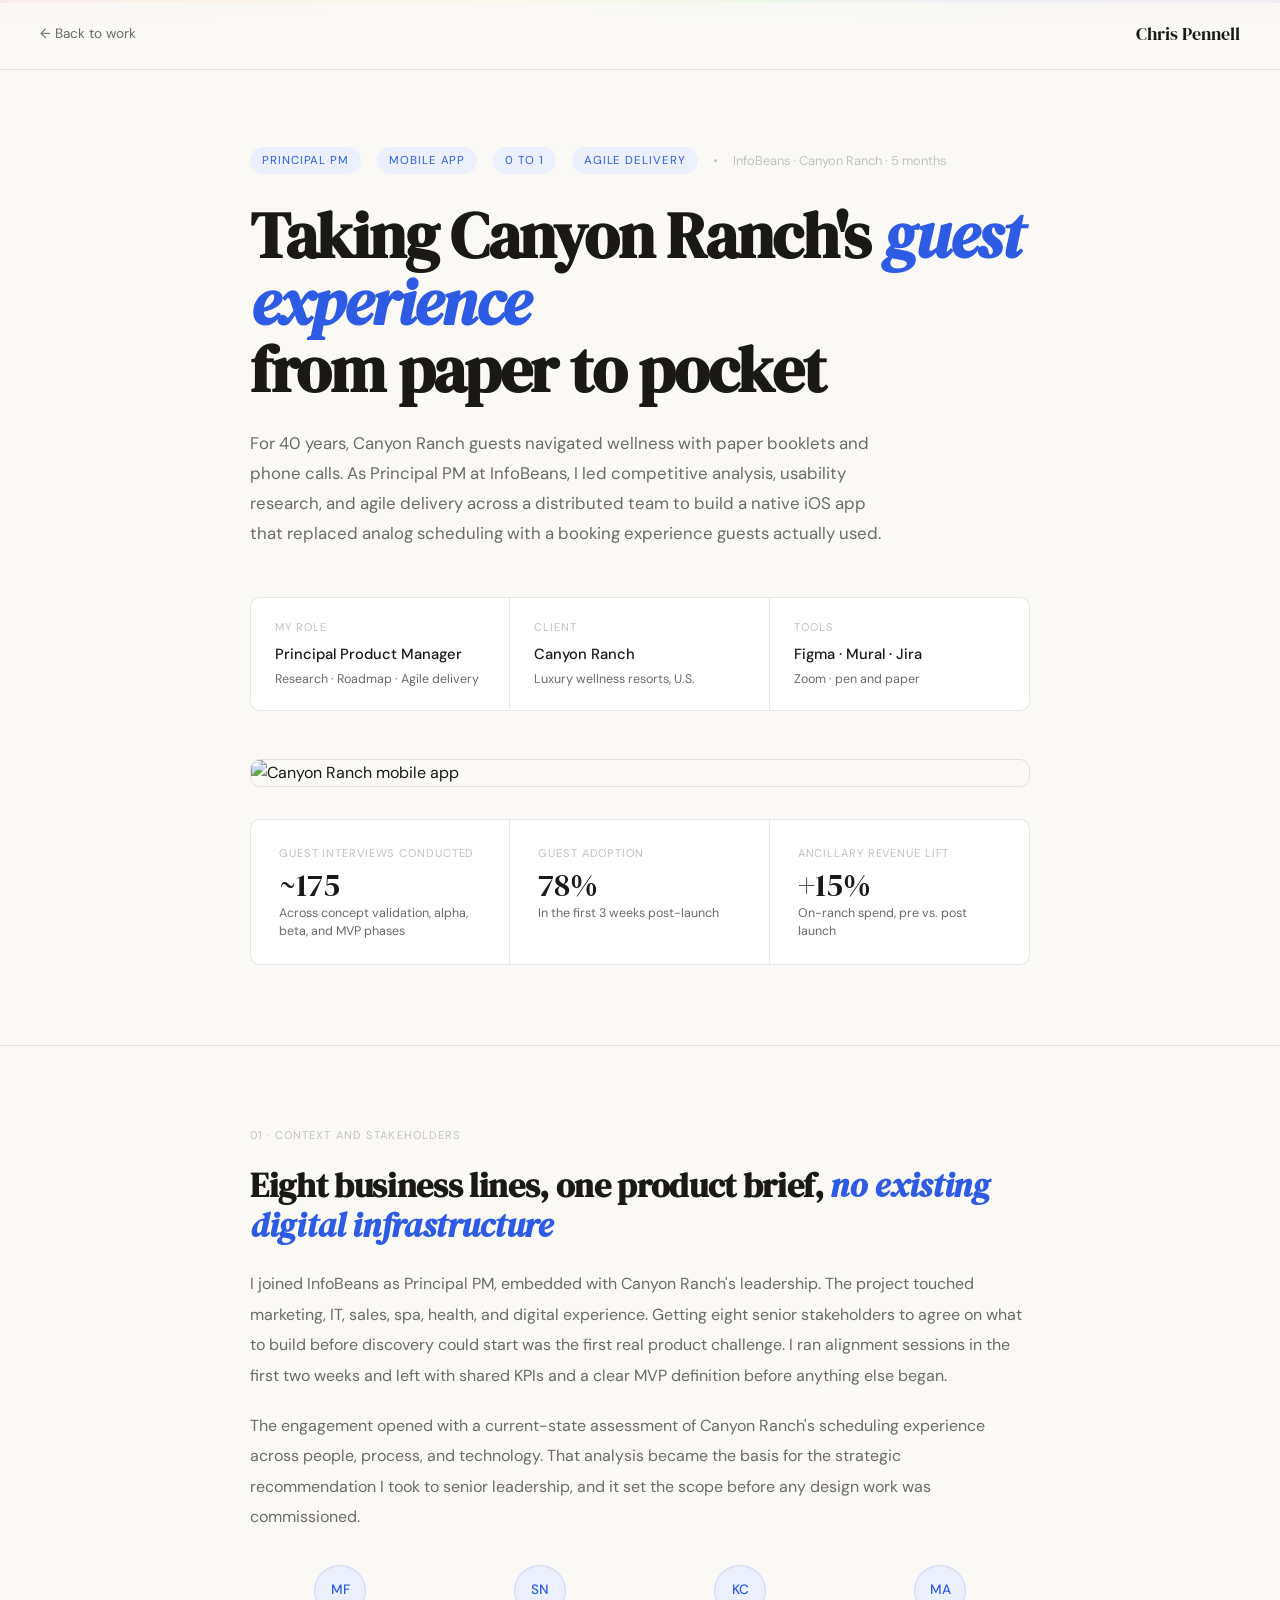
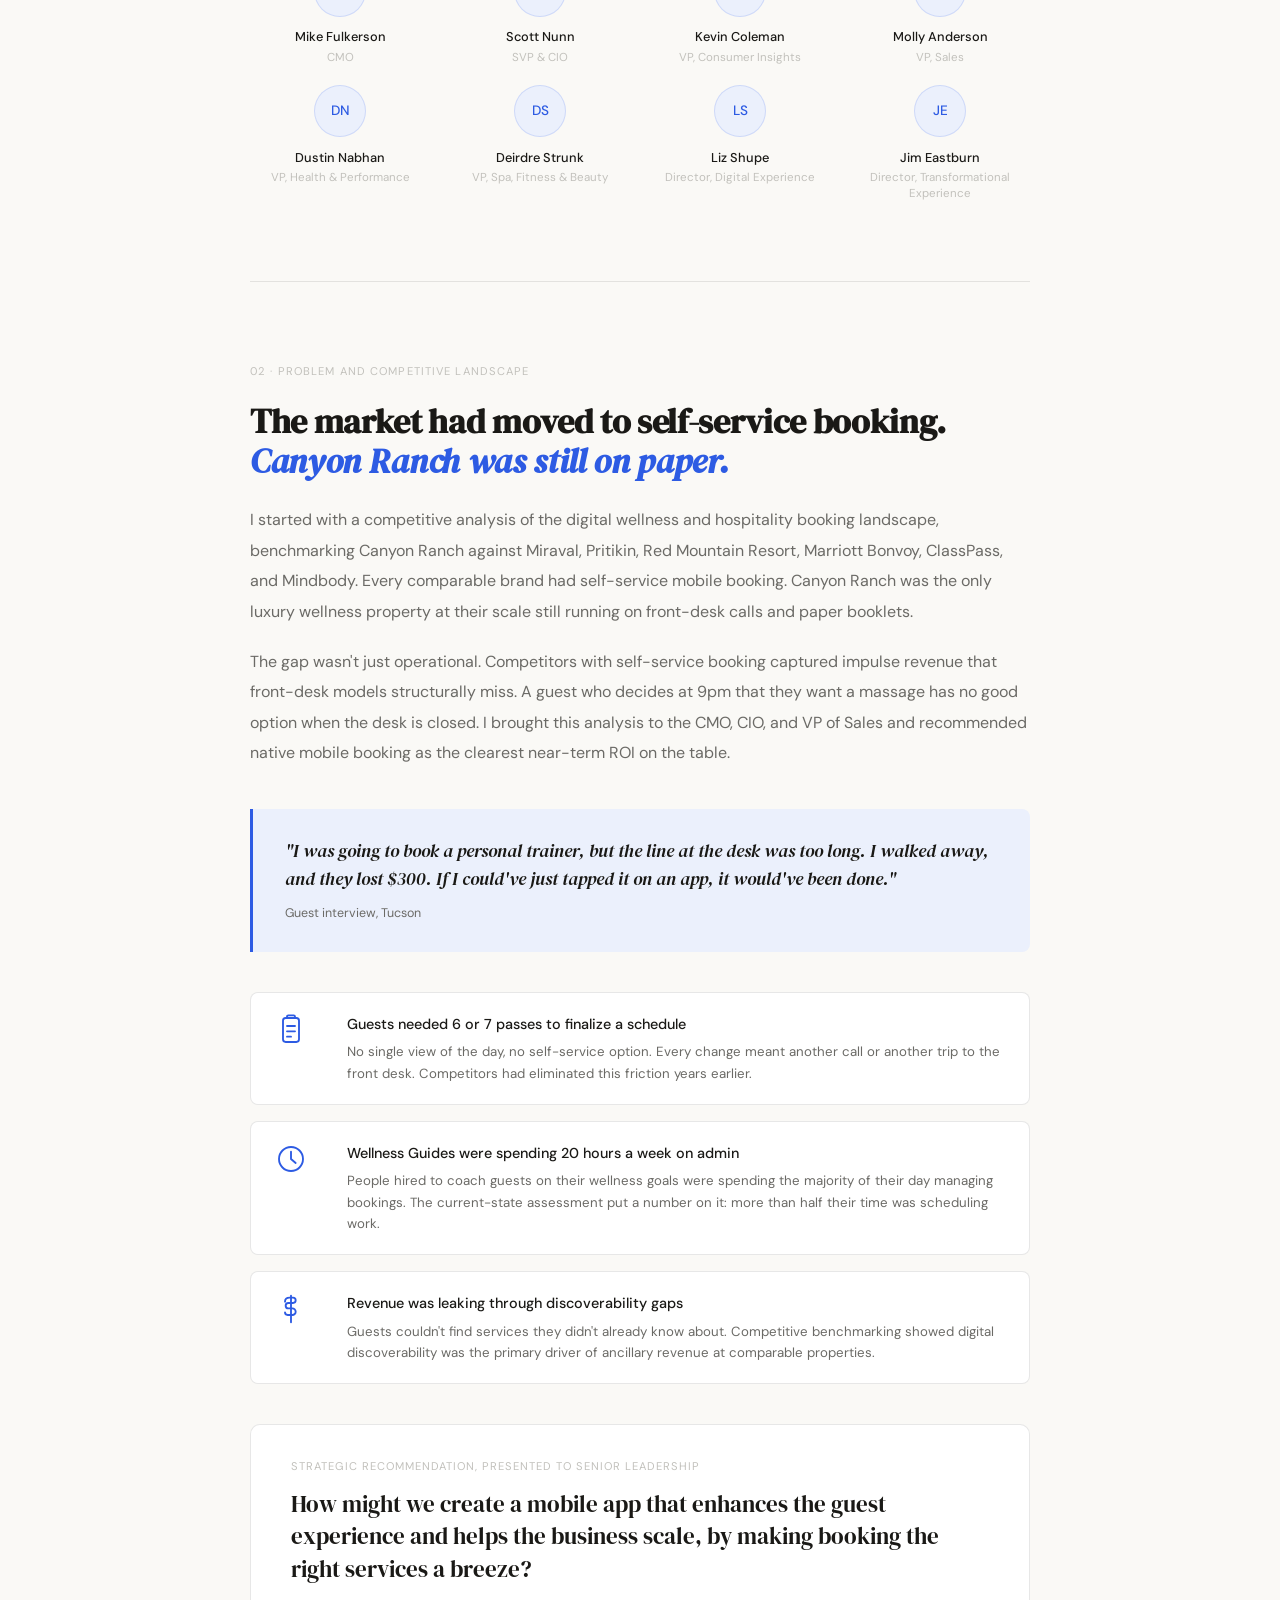
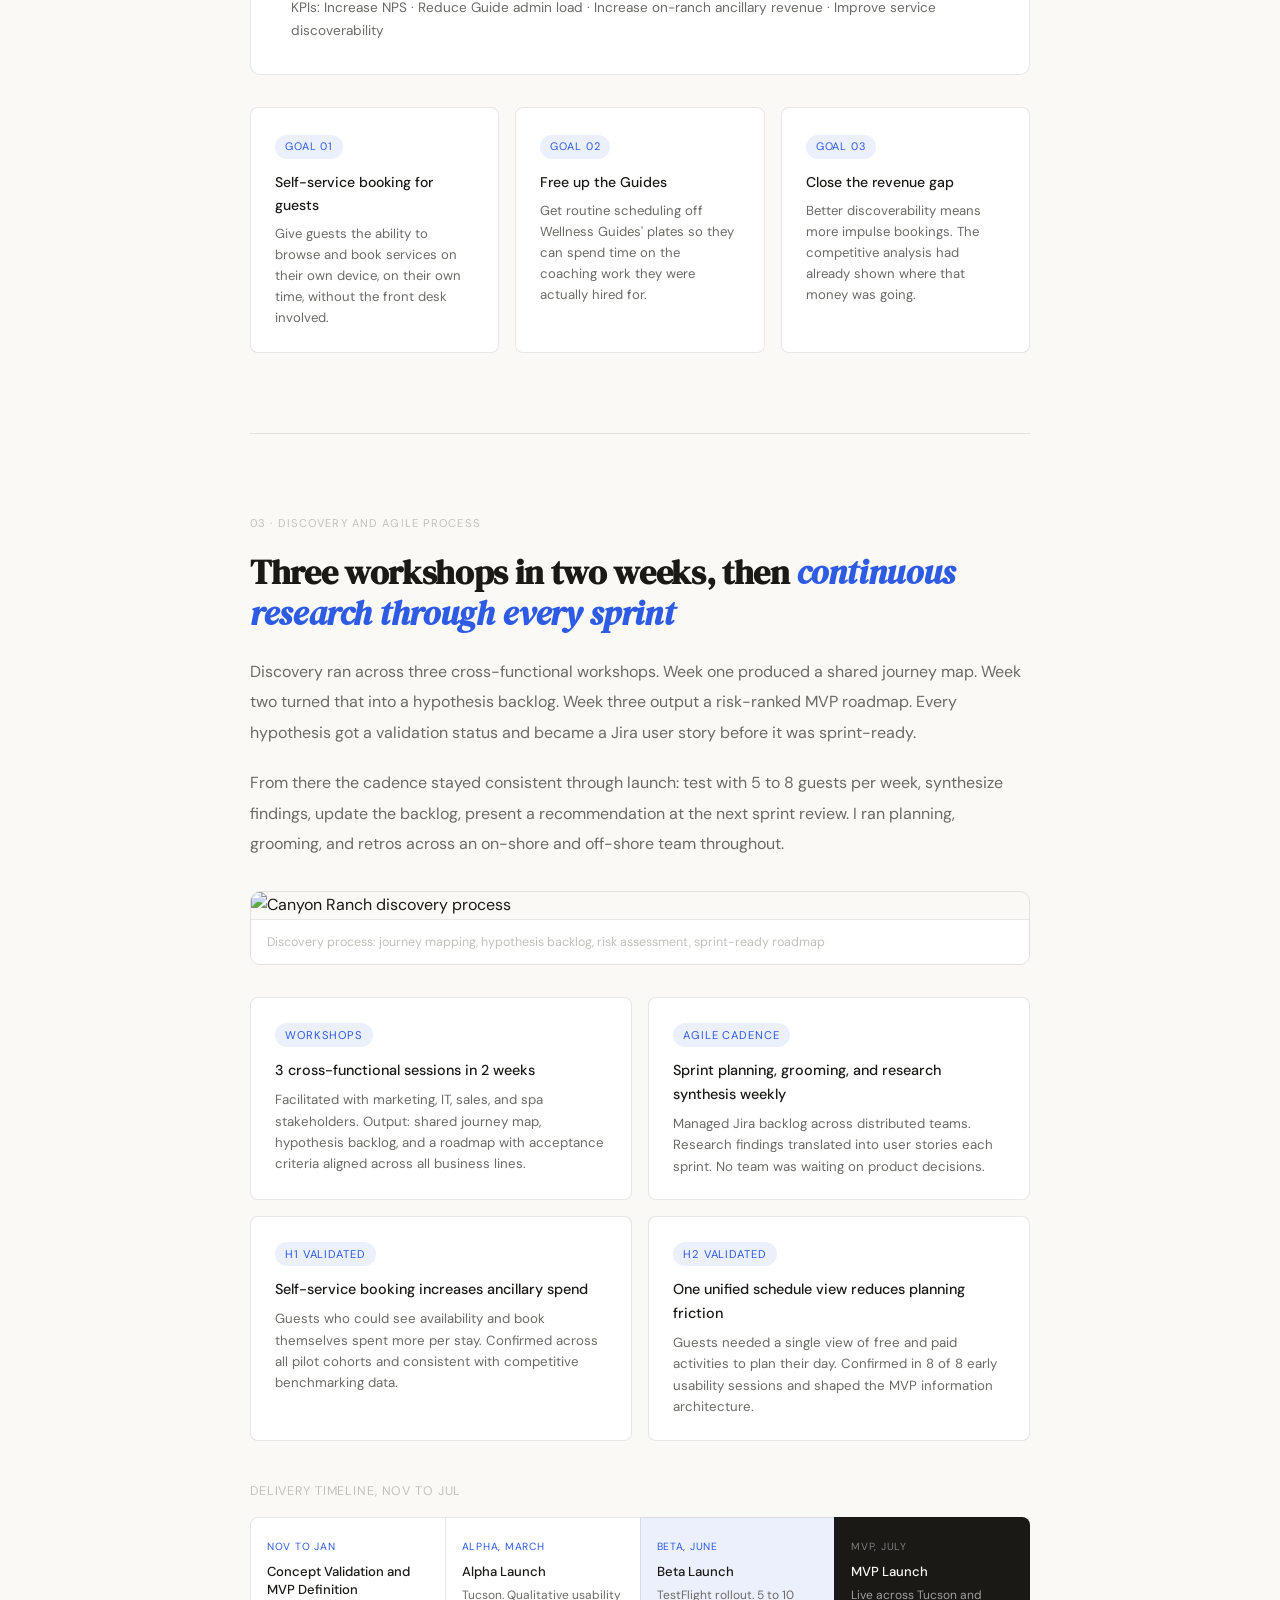
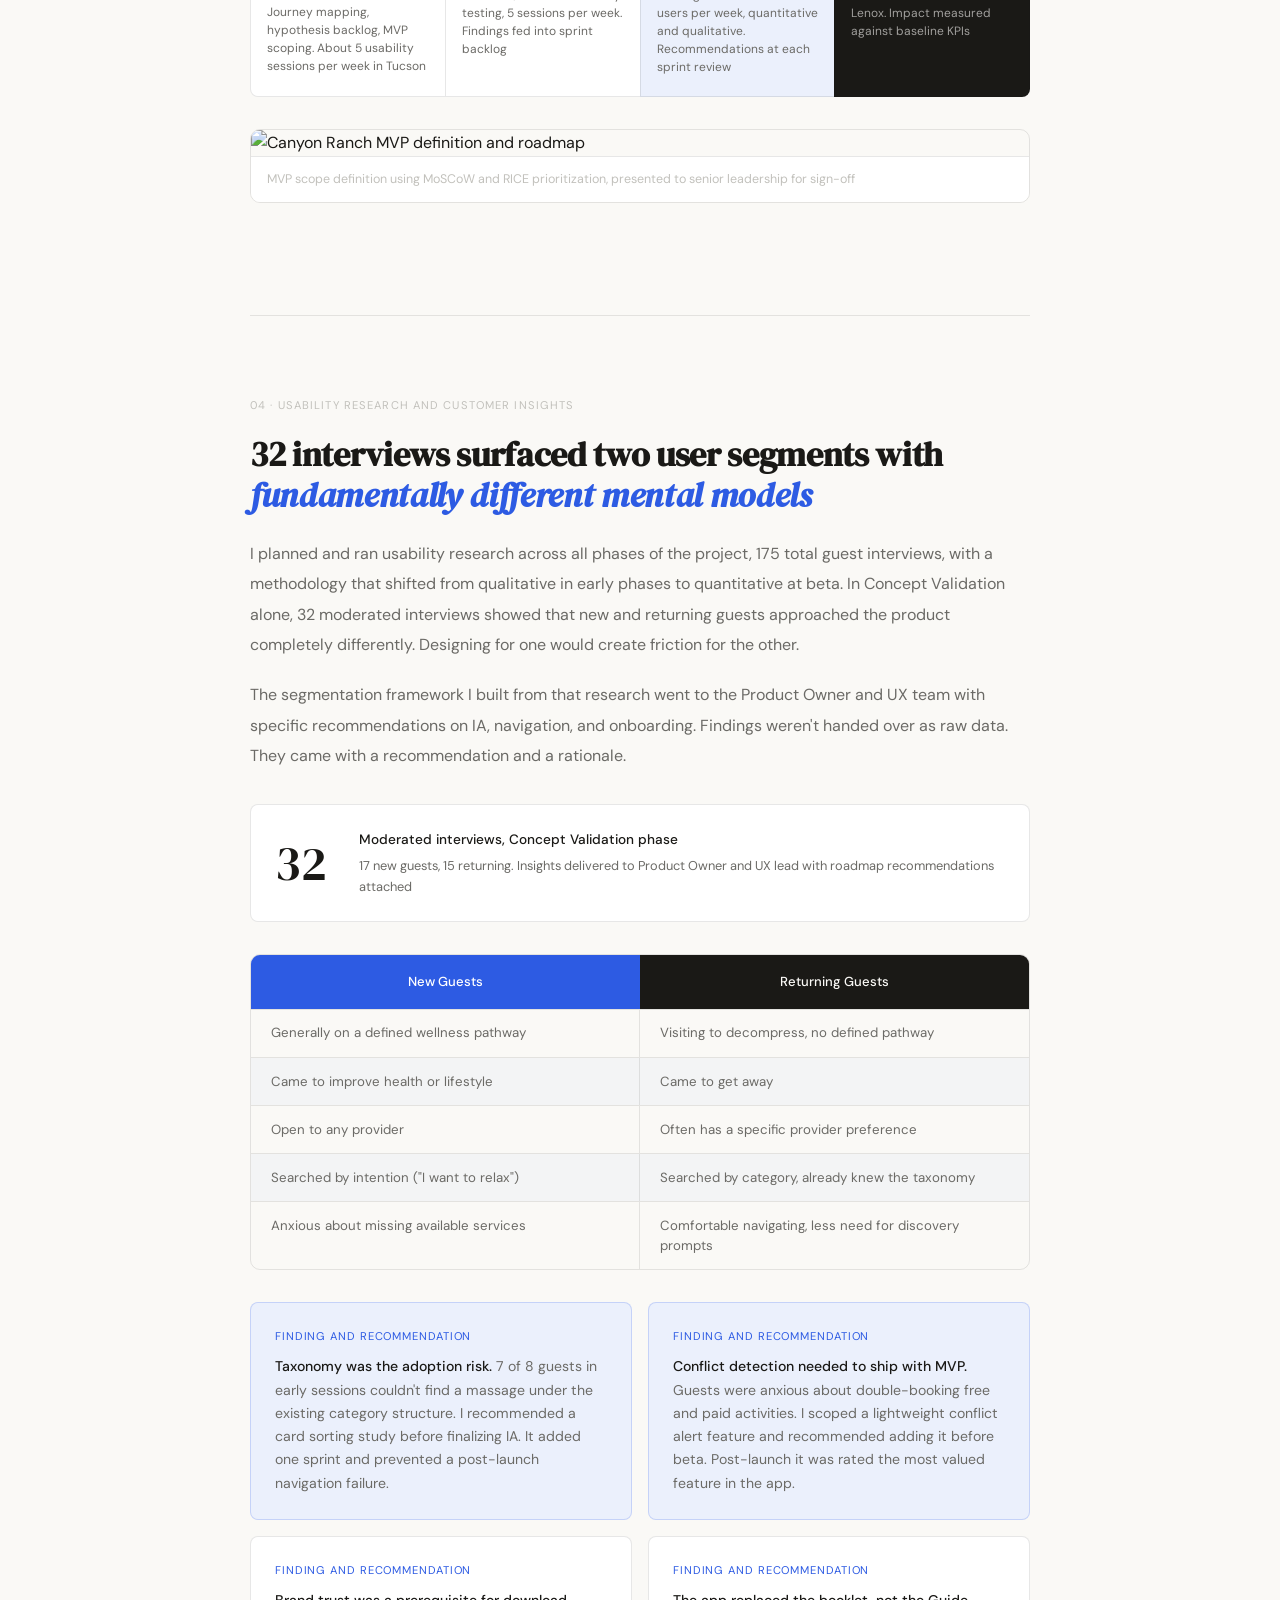
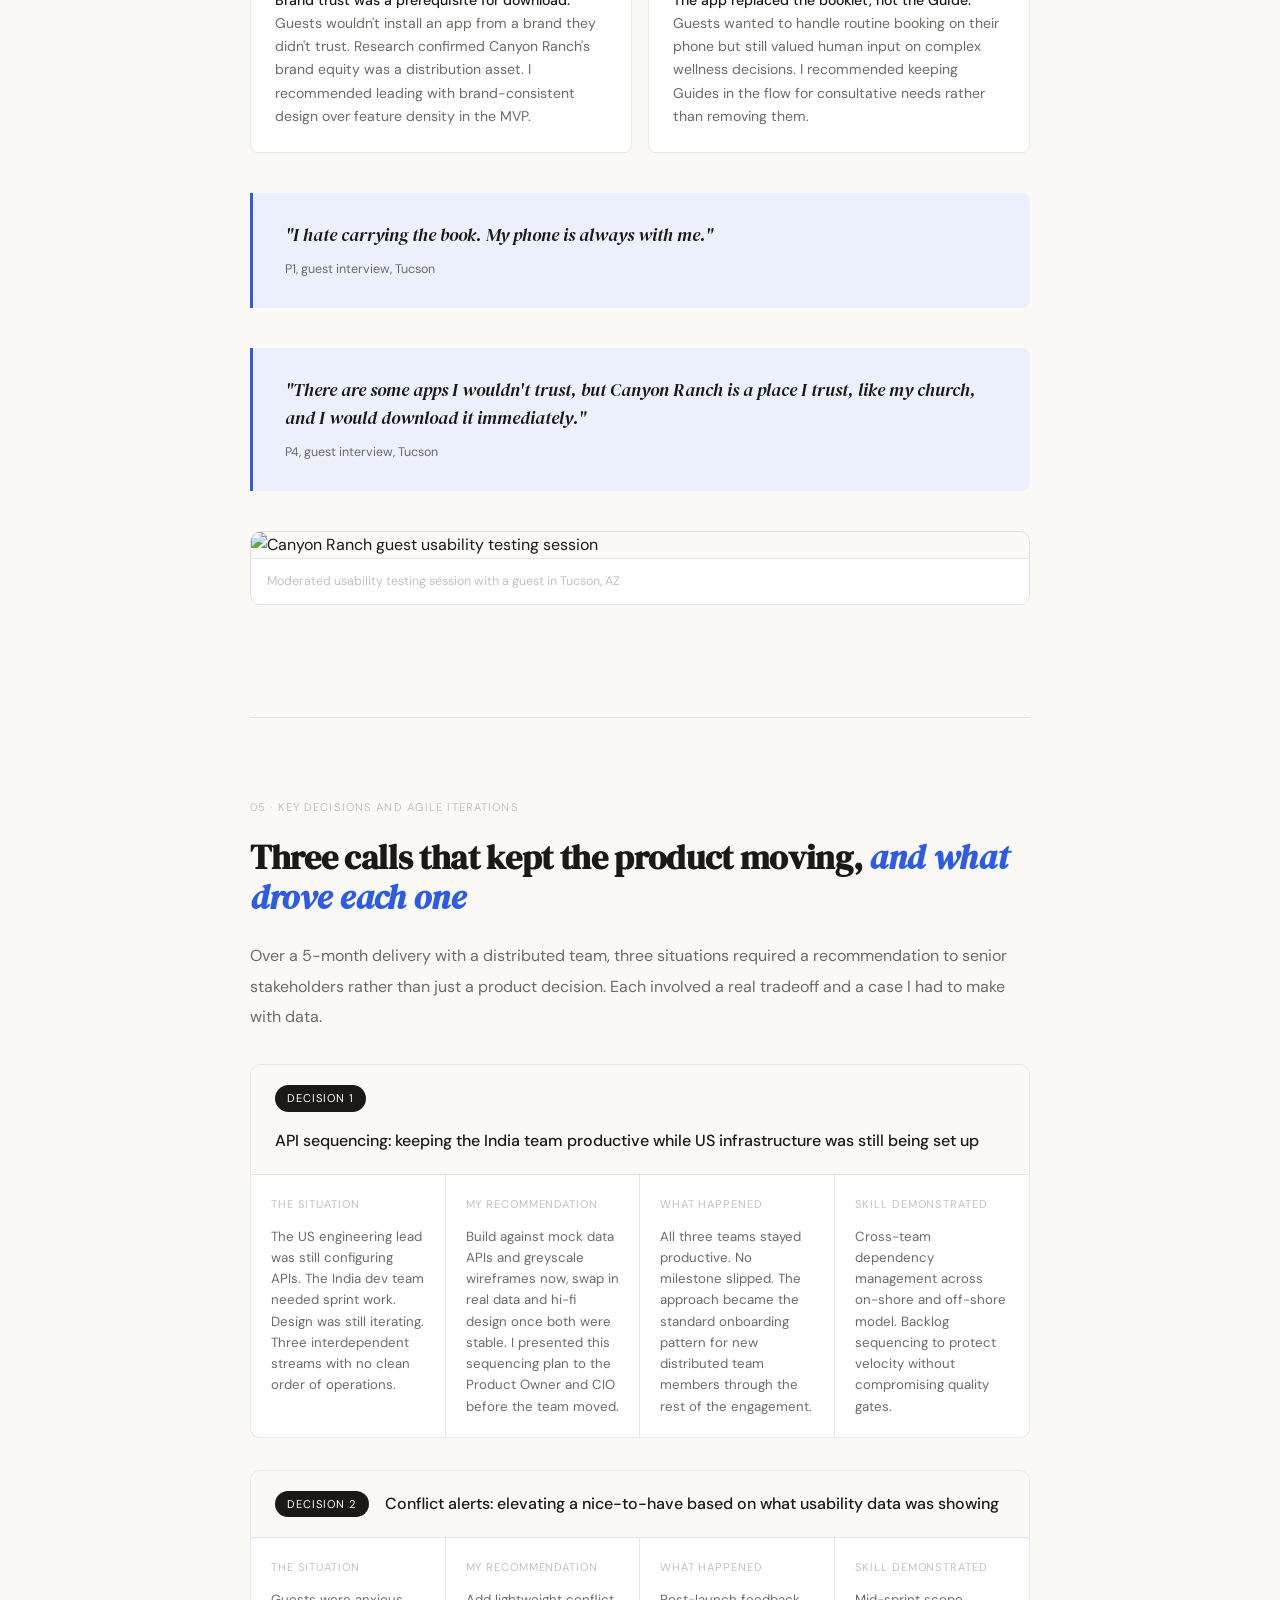
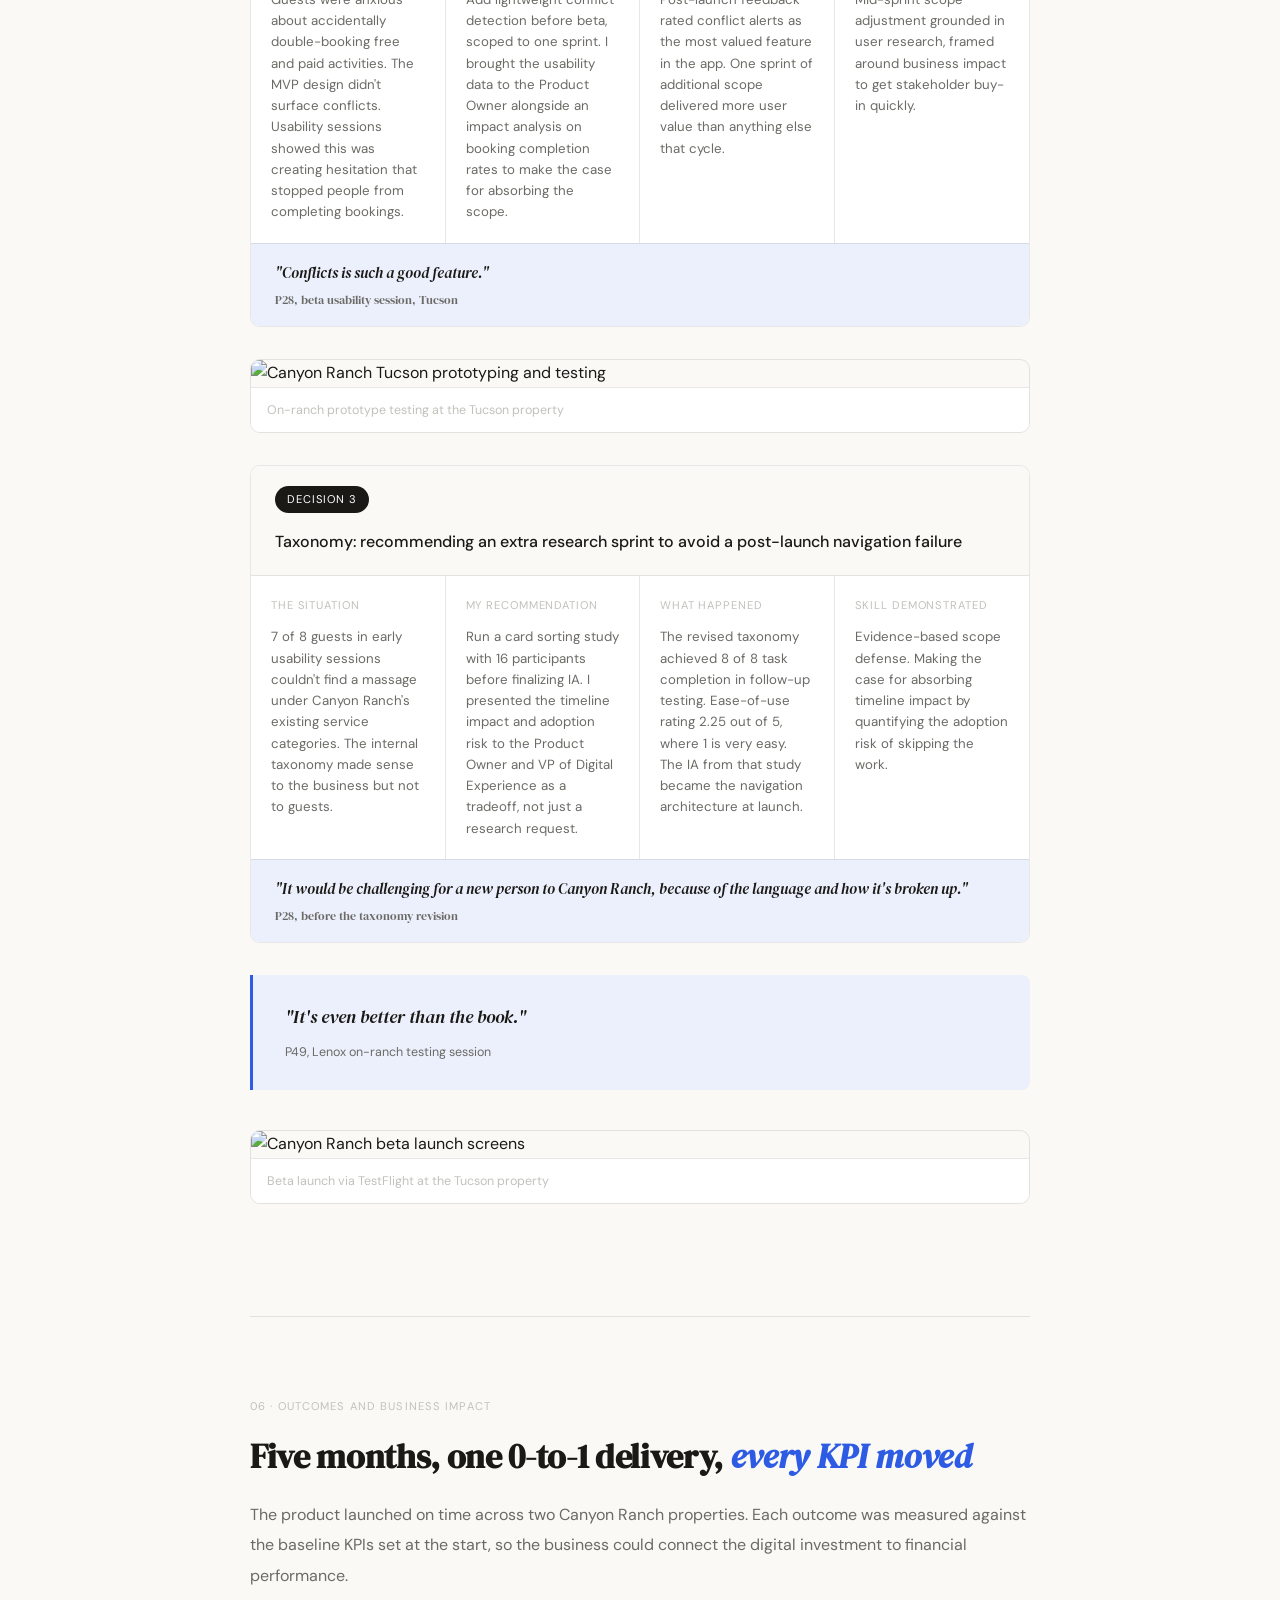
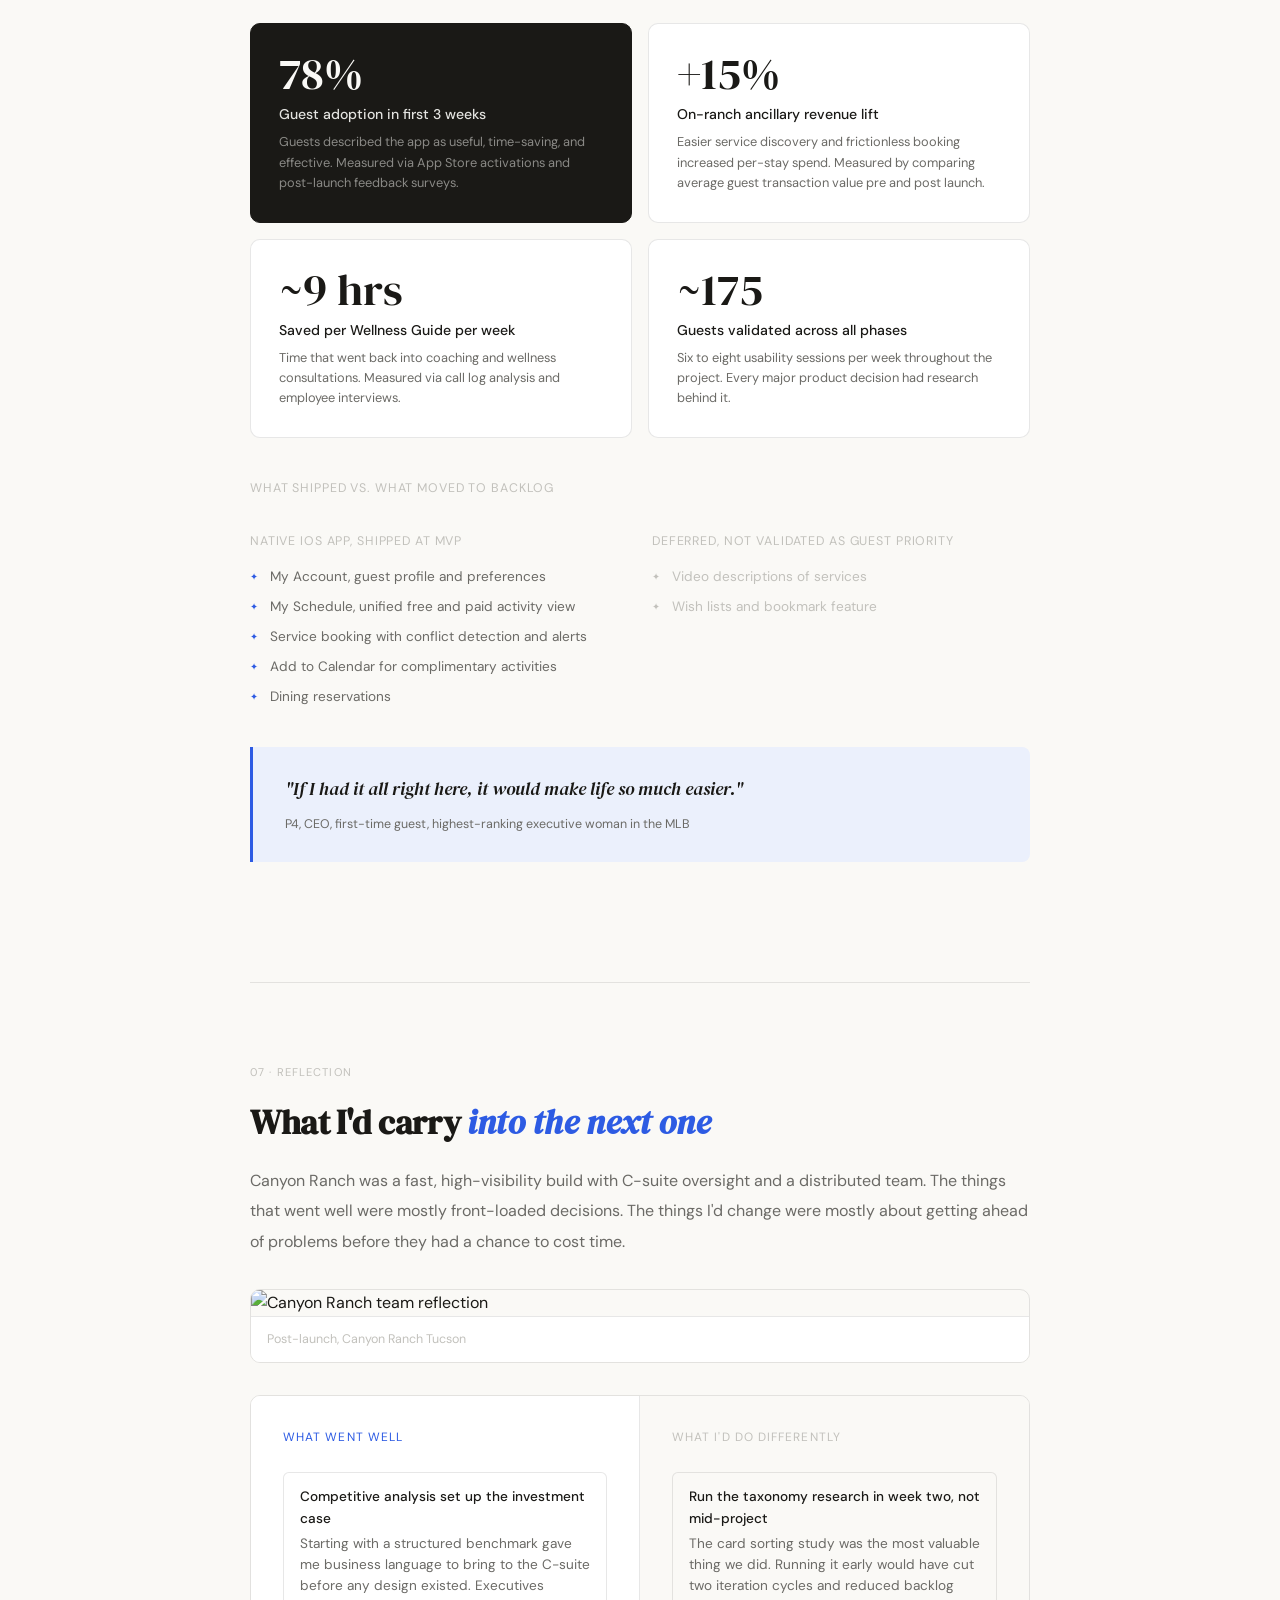
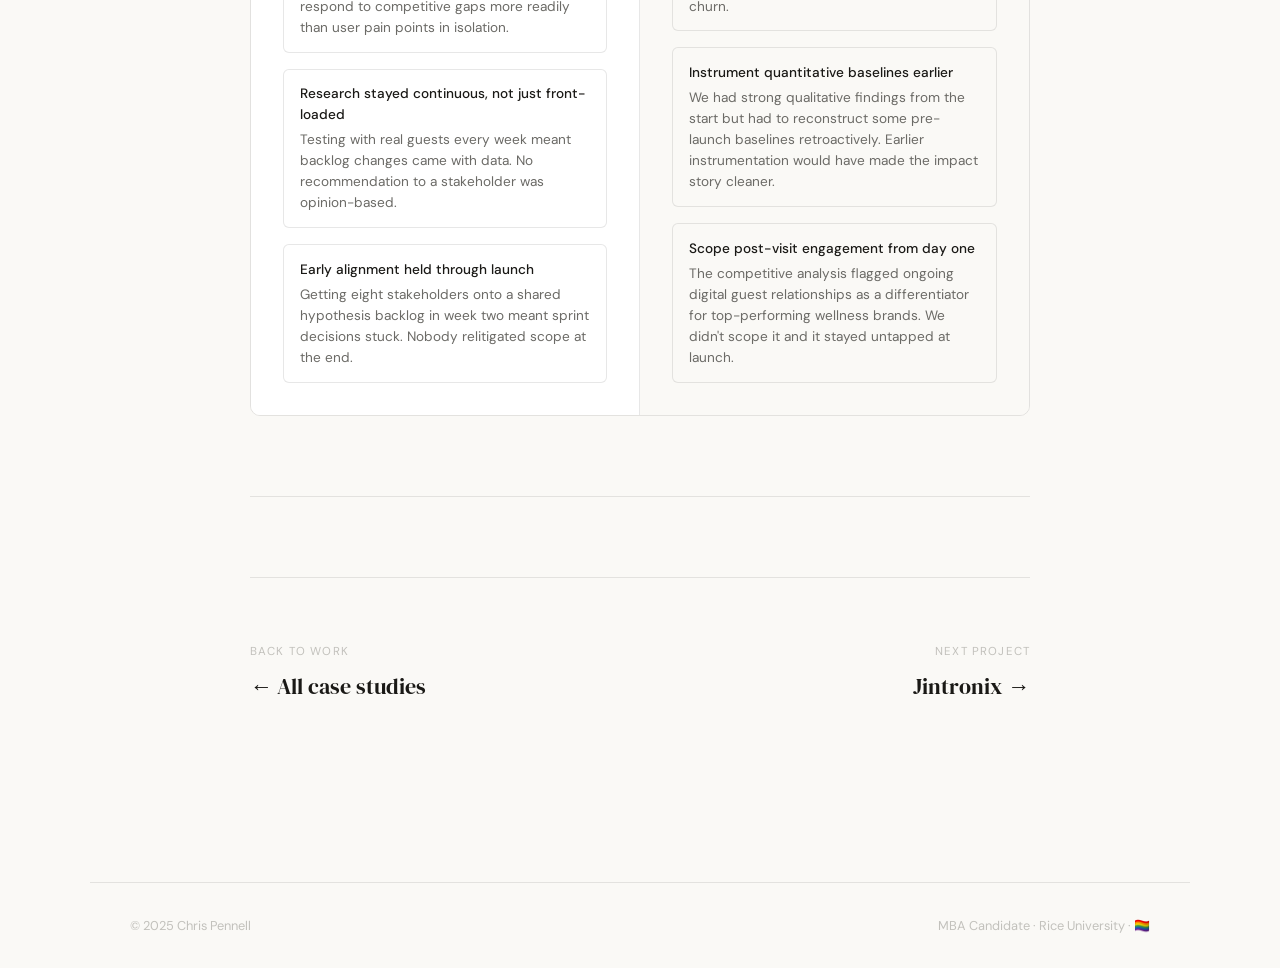
==== commit 069dab7d: "March 19 Product Analyst" ====
--- a/canyon-ranch.html
+++ b/canyon-ranch.html
@@ -7,116 +7,237 @@
 <link rel="preconnect" href="https://fonts.googleapis.com">
 <link rel="preconnect" href="https://fonts.gstatic.com" crossorigin>
 <link href="https://fonts.googleapis.com/css2?family=DM+Serif+Display:ital@0;1&family=DM+Sans:wght@300;400;500&display=swap" rel="stylesheet">
-<link rel="stylesheet" href="style.css">
 <style>
-  .team-grid { display: grid; grid-template-columns: repeat(4, 1fr); gap: 1rem; margin-top: 1rem; }
-  .team-card { padding: 1rem 1.1rem; border: 1px solid var(--border); border-radius: 8px; background: white; }
-  .team-role-badge { font-size: .65rem; letter-spacing: .08em; text-transform: uppercase; color: var(--accent); background: var(--accent-soft); padding: 2px 9px; border-radius: 100px; display: inline-block; margin-bottom: .5rem; }
-  .team-name { font-size: .85rem; font-weight: 500; color: var(--ink); margin-bottom: .1rem; }
-  .team-loc { font-size: .72rem; color: var(--ink-faint); }
-
-  .stakeholder-grid { display: grid; grid-template-columns: repeat(4, 1fr); gap: 1.25rem; margin-top: 1.5rem; }
+  *, *::before, *::after { box-sizing: border-box; margin: 0; padding: 0; }
+  :root {
+    --cream: #FAF9F6; --ink: #1A1916; --ink-muted: #6B6A66; --ink-faint: #C2C1BC;
+    --accent: #2D5BE3; --accent-soft: #EBF0FC; --border: rgba(26,25,22,0.1);
+    --serif: 'DM Serif Display', Georgia, serif; --sans: 'DM Sans', system-ui, sans-serif; --max: 860px;
+  }
+  html { scroll-behavior: smooth; }
+  body { font-family: var(--sans); background: var(--cream); color: var(--ink); font-size: 16px; line-height: 1.65; -webkit-font-smoothing: antialiased; }
+  .rainbow-line { height: 3px; background: linear-gradient(90deg,#FF0018,#FF9A00,#FFFF00,#00C800,#0000FF,#8B00FF); }
+  nav { position: fixed; top: 0; left: 0; right: 0; z-index: 100; display: flex; align-items: center; justify-content: space-between; padding: 1.25rem 2.5rem; background: rgba(250,249,246,0.92); backdrop-filter: blur(12px); border-bottom: 1px solid var(--border); }
+  .nav-back { display: flex; align-items: center; gap: 0.5rem; font-size: 0.85rem; color: var(--ink-muted); text-decoration: none; transition: color 0.2s; }
+  .nav-back:hover { color: var(--ink); }
+  .nav-logo { font-family: var(--serif); font-size: 1.1rem; color: var(--ink); text-decoration: none; }
+  .container { max-width: var(--max); margin: 0 auto; padding: 0 2.5rem; }
+  .case-hero { padding-top: 9rem; padding-bottom: 5rem; border-bottom: 1px solid var(--border); }
+  .case-meta { display: flex; align-items: center; gap: 1rem; margin-bottom: 1.75rem; flex-wrap: wrap; }
+  .meta-tag { font-size: 0.72rem; letter-spacing: 0.08em; text-transform: uppercase; color: var(--accent); background: var(--accent-soft); padding: 4px 12px; border-radius: 100px; }
+  .meta-divider { width: 3px; height: 3px; border-radius: 50%; background: var(--ink-faint); }
+  .meta-detail { font-size: 0.8rem; color: var(--ink-faint); }
+  .case-title { font-family: var(--serif); font-size: clamp(2.6rem, 5.5vw, 4rem); line-height: 1.05; letter-spacing: -0.02em; margin-bottom: 1.5rem; }
+  .case-title em { font-style: italic; color: var(--accent); }
+  .case-subtitle { font-size: 1.05rem; color: var(--ink-muted); line-height: 1.8; max-width: 640px; margin-bottom: 3rem; }
+  .role-strip { display: grid; grid-template-columns: repeat(3, 1fr); border: 1px solid var(--border); border-radius: 10px; overflow: hidden; background: white; margin-bottom: 3rem; }
+  .role-cell { padding: 1.25rem 1.5rem; border-right: 1px solid var(--border); }
+  .role-cell:last-child { border-right: none; }
+  .role-label { font-size: 0.7rem; letter-spacing: 0.09em; text-transform: uppercase; color: var(--ink-faint); margin-bottom: 0.35rem; }
+  .role-val { font-size: 0.92rem; font-weight: 500; color: var(--ink); }
+  .role-sub { font-size: 0.78rem; color: var(--ink-muted); margin-top: 0.2rem; }
+  .stat-row { display: grid; grid-template-columns: repeat(3, 1fr); border: 1px solid var(--border); border-radius: 10px; overflow: hidden; background: white; }
+  .stat-cell { padding: 1.5rem 1.75rem; border-right: 1px solid var(--border); }
+  .stat-cell:last-child { border-right: none; }
+  .stat-label { font-size: 0.7rem; letter-spacing: 0.08em; text-transform: uppercase; color: var(--ink-faint); margin-bottom: 0.4rem; }
+  .stat-val { font-family: var(--serif); font-size: 2rem; color: var(--ink); line-height: 1; margin-bottom: 0.2rem; }
+  .stat-desc { font-size: 0.78rem; color: var(--ink-muted); line-height: 1.45; }
+  .case-body { padding: 5rem 0; }
+  .section-block { margin-bottom: 5rem; padding-bottom: 5rem; border-bottom: 1px solid var(--border); }
+  .section-block:last-child { border-bottom: none; margin-bottom: 0; }
+  .section-eyebrow { font-size: 0.7rem; letter-spacing: 0.1em; text-transform: uppercase; color: var(--ink-faint); margin-bottom: 1.25rem; }
+  .section-heading { font-family: var(--serif); font-size: clamp(1.5rem, 3vw, 2.1rem); letter-spacing: -0.01em; line-height: 1.2; margin-bottom: 1.5rem; }
+  .section-heading em { font-style: italic; color: var(--accent); }
+  .body-text { font-size: 1rem; color: var(--ink-muted); line-height: 1.9; margin-bottom: 1.25rem; }
+  .body-text:last-child { margin-bottom: 0; }
+  .img-block { margin: 2rem 0; border-radius: 10px; overflow: hidden; border: 1px solid var(--border); }
+  .img-block img { width: 100%; display: block; }
+  .img-caption { font-size: 0.78rem; color: var(--ink-faint); padding: 0.75rem 1rem; background: white; border-top: 1px solid var(--border); }
+  .pull-quote { margin: 2.5rem 0; padding: 1.75rem 2rem; border-left: 3px solid var(--accent); background: var(--accent-soft); border-radius: 0 8px 8px 0; }
+  .pull-quote p { font-family: var(--serif); font-size: 1.15rem; line-height: 1.55; color: var(--ink); font-style: italic; }
+  .pull-quote cite { display: block; margin-top: 0.6rem; font-size: 0.78rem; color: var(--ink-muted); font-style: normal; }
+  .stakeholders { display: grid; grid-template-columns: repeat(4, 1fr); gap: 1.25rem; margin-top: 2rem; }
   .stakeholder { text-align: center; }
-  .stakeholder-avatar { width: 48px; height: 48px; border-radius: 50%; background: var(--accent-soft); display: flex; align-items: center; justify-content: center; font-size: .82rem; font-weight: 500; color: var(--accent); margin: 0 auto .55rem; border: 1px solid rgba(45,91,227,.15); }
-  .stakeholder-name { font-size: .78rem; font-weight: 500; color: var(--ink); margin-bottom: .1rem; }
-  .stakeholder-role { font-size: .68rem; color: var(--ink-faint); line-height: 1.35; }
-
+  .stakeholder-avatar { width: 52px; height: 52px; border-radius: 50%; background: var(--accent-soft); display: flex; align-items: center; justify-content: center; font-size: 0.85rem; font-weight: 500; color: var(--accent); margin: 0 auto 0.6rem; border: 1px solid rgba(45,91,227,0.15); }
+  .stakeholder-name { font-size: 0.8rem; font-weight: 500; color: var(--ink); margin-bottom: 0.15rem; }
+  .stakeholder-role { font-size: 0.72rem; color: var(--ink-faint); line-height: 1.35; }
+  .problem-list { display: flex; flex-direction: column; gap: 1rem; margin-top: 2rem; }
+  .problem-item { display: grid; grid-template-columns: 3.5rem 1fr; gap: 1rem; padding: 1.25rem 1.5rem; border: 1px solid var(--border); border-radius: 8px; background: white; align-items: start; }
+  .problem-icon { width: 3.5rem; display: flex; align-items: flex-start; padding-top: 1px; flex-shrink: 0; }
+  .problem-icon svg { width: 32px; height: 32px; flex-shrink: 0; }
+  .problem-title { font-size: 0.9rem; font-weight: 500; color: var(--ink); margin-bottom: 0.3rem; }
+  .problem-desc { font-size: 0.83rem; color: var(--ink-muted); line-height: 1.6; }
   .vision-block { margin-top: 2.5rem; padding: 2rem 2.5rem; border: 1px solid var(--border); border-radius: 10px; background: white; }
-  .vision-label { font-size: .68rem; letter-spacing: .1em; text-transform: uppercase; color: var(--ink-faint); margin-bottom: .75rem; }
-  .vision-statement { font-family: var(--serif); font-size: 1.5rem; color: var(--ink); line-height: 1.4; margin-bottom: .75rem; }
-  .vision-goals { font-size: .85rem; color: var(--ink-muted); }
-
-  .loop-diagram { border: 1px solid var(--border); border-radius: 10px; overflow: hidden; background: white; margin-top: 2rem; }
-  .loop-steps { display: grid; grid-template-columns: repeat(5, 1fr); }
-  .loop-step { padding: 1.1rem 1rem; border-right: 1px solid var(--border); text-align: center; }
-  .loop-step:last-child { border-right: none; }
-  .loop-step-num { width: 28px; height: 28px; border-radius: 50%; background: var(--ink); color: var(--cream); font-size: .72rem; font-weight: 500; display: flex; align-items: center; justify-content: center; margin: 0 auto .6rem; }
-  .loop-step-title { font-size: .78rem; font-weight: 500; color: var(--ink); margin-bottom: .25rem; line-height: 1.3; }
-  .loop-step-desc { font-size: .72rem; color: var(--ink-muted); line-height: 1.5; }
-  .loop-footer { padding: .85rem 1.5rem; border-top: 1px solid var(--border); background: var(--cream); font-size: .78rem; color: var(--ink-muted); }
-  .loop-footer strong { color: var(--ink); font-weight: 500; }
-
-  .hyp-table { width: 100%; border-collapse: collapse; background: white; border: 1px solid var(--border); border-radius: 10px; overflow: hidden; font-size: .82rem; margin-top: 2rem; }
-  .hyp-table thead { background: var(--ink); color: var(--cream); }
-  .hyp-table thead th { padding: .65rem 1rem; text-align: left; font-size: .65rem; letter-spacing: .08em; text-transform: uppercase; font-weight: 500; }
-  .hyp-table tbody tr { border-top: 1px solid var(--border); }
-  .hyp-table tbody tr:hover { background: #FDFCF9; }
-  .hyp-table td { padding: .75rem 1rem; vertical-align: top; line-height: 1.5; color: var(--ink-muted); }
-  .hyp-table td:first-child { font-family: 'Courier New', monospace; font-size: .72rem; color: var(--accent); white-space: nowrap; border-right: 1px solid var(--border); width: 50px; }
-  .hyp-table td:nth-child(3) { white-space: nowrap; border-left: 1px solid var(--border); border-right: 1px solid var(--border); font-size: .78rem; }
-  .badge-v { font-size: .63rem; letter-spacing: .06em; text-transform: uppercase; color: #1A7A3A; background: #E8F5ED; padding: 2px 8px; border-radius: 100px; white-space: nowrap; }
-  .badge-x { font-size: .63rem; letter-spacing: .06em; text-transform: uppercase; color: #8B2020; background: #FDE8E8; padding: 2px 8px; border-radius: 100px; white-space: nowrap; }
-  .badge-i { font-size: .63rem; letter-spacing: .06em; text-transform: uppercase; color: var(--ink-muted); background: var(--cream); border: 1px solid var(--border); padding: 2px 8px; border-radius: 100px; white-space: nowrap; }
-
-  .compare-table { border: 1px solid var(--border); border-radius: 10px; overflow: hidden; margin-top: 2rem; }
-  .compare-headers { display: grid; grid-template-columns: 1fr 1fr; }
-  .compare-header { padding: 1rem 1.5rem; font-size: .82rem; font-weight: 500; text-align: center; }
-  .compare-header.new { background: var(--accent); color: white; }
-  .compare-header.ret { background: var(--ink); color: var(--cream); }
-  .compare-row { display: grid; grid-template-columns: 1fr 1fr; border-top: 1px solid var(--border); }
-  .compare-cell { padding: .85rem 1.25rem; font-size: .83rem; color: var(--ink-muted); border-right: 1px solid var(--border); line-height: 1.5; }
-  .compare-cell:last-child { border-right: none; }
-  .compare-cell.alt { background: rgba(45,91,227,.03); }
-
-  .tech-arch { border: 1px solid var(--border); border-radius: 10px; overflow: hidden; background: white; margin-top: 2rem; }
-  .tech-arch-header { padding: 1.1rem 1.5rem; border-bottom: 1px solid var(--border); background: var(--cream); }
-  .tech-arch-title { font-size: .9rem; font-weight: 500; color: var(--ink); }
-  .tech-arch-sub { font-size: .78rem; color: var(--ink-muted); margin-top: .2rem; }
-  .tech-services { display: grid; grid-template-columns: repeat(3, 1fr); gap: 1px; background: var(--border); }
-  .tech-service { background: white; padding: 1rem 1.25rem; }
-  .tech-service-name { font-size: .8rem; font-weight: 500; color: var(--ink); margin-bottom: .2rem; }
-  .tech-service-desc { font-size: .75rem; color: var(--ink-muted); line-height: 1.5; }
-  .tech-service-api { font-size: .7rem; font-family: 'Courier New', monospace; color: var(--accent); margin-top: .3rem; }
-
+  .vision-label { font-size: 0.7rem; letter-spacing: 0.09em; text-transform: uppercase; color: var(--ink-faint); margin-bottom: 0.75rem; }
+  .vision-statement { font-family: var(--serif); font-size: 1.45rem; color: var(--ink); line-height: 1.4; margin-bottom: 0.75rem; }
+  .vision-goals { font-size: 0.85rem; color: var(--ink-muted); }
+  .objectives-grid { display: grid; grid-template-columns: repeat(3, 1fr); gap: 1rem; margin-top: 2rem; }
+  .objective-card { padding: 1.5rem; border: 1px solid var(--border); border-radius: 8px; background: white; transition: border-color 0.2s; }
+  .objective-card:hover { border-color: rgba(45,91,227,0.25); }
+  .objective-num { font-size: 0.68rem; letter-spacing: 0.08em; text-transform: uppercase; color: var(--accent); background: var(--accent-soft); padding: 3px 10px; border-radius: 100px; display: inline-block; margin-bottom: 0.75rem; }
+  .objective-title { font-size: 0.88rem; font-weight: 500; color: var(--ink); margin-bottom: 0.35rem; }
+  .objective-desc { font-size: 0.82rem; color: var(--ink-muted); line-height: 1.6; }
+  .discovery-grid { display: grid; grid-template-columns: 1fr 1fr; gap: 1rem; margin-top: 2rem; }
+  .discovery-card { padding: 1.4rem 1.5rem; border: 1px solid var(--border); border-radius: 8px; background: white; }
+  .discovery-num { font-size: 0.7rem; letter-spacing: 0.08em; text-transform: uppercase; color: var(--accent); background: var(--accent-soft); padding: 3px 10px; border-radius: 100px; display: inline-block; margin-bottom: 0.75rem; }
+  .discovery-title { font-size: 0.9rem; font-weight: 500; color: var(--ink); margin-bottom: 0.4rem; }
+  .discovery-desc { font-size: 0.83rem; color: var(--ink-muted); line-height: 1.6; }
+  .timeline-track { display: flex; }
+  .timeline-phase { flex: 1; padding: 1.25rem 1rem; border: 1px solid var(--border); border-right: none; background: white; }
+  .timeline-phase:first-child { border-radius: 8px 0 0 8px; }
+  .timeline-phase:last-child { border-right: 1px solid var(--border); border-radius: 0 8px 8px 0; background: var(--ink); }
+  .timeline-phase:last-child .tl-title { color: var(--cream); }
+  .timeline-phase:last-child .tl-desc { color: rgba(250,249,246,0.6); }
+  .timeline-phase:last-child .tl-badge { color: rgba(250,249,246,0.45); }
+  .timeline-phase:nth-child(3) { background: var(--accent-soft); }
+  .tl-badge { font-size: 0.65rem; letter-spacing: 0.07em; text-transform: uppercase; color: var(--accent); margin-bottom: 0.5rem; }
+  .tl-title { font-size: 0.82rem; font-weight: 500; color: var(--ink); margin-bottom: 0.3rem; line-height: 1.35; }
+  .tl-desc { font-size: 0.75rem; color: var(--ink-muted); line-height: 1.5; }
   .research-stat { display: flex; align-items: center; gap: 2rem; margin-top: 2rem; padding: 1.5rem; border: 1px solid var(--border); border-radius: 8px; background: white; }
   .rs-num { font-family: var(--serif); font-size: 3rem; color: var(--ink); line-height: 1; flex-shrink: 0; }
-  .rs-label { font-size: .85rem; font-weight: 500; color: var(--ink); margin-bottom: .25rem; }
-  .rs-sub { font-size: .8rem; color: var(--ink-muted); }
-
-  @media (max-width: 820px) {
-    .team-grid, .stakeholder-grid { grid-template-columns: 1fr 1fr; }
-    .loop-steps { grid-template-columns: 1fr 1fr; }
-    .loop-step { border-bottom: 1px solid var(--border); }
-    .compare-headers, .compare-row { grid-template-columns: 1fr; }
-    .compare-cell { border-right: none; border-bottom: 1px solid var(--border); }
-    .tech-services { grid-template-columns: 1fr 1fr; }
-    .research-stat { flex-direction: column; gap: 1rem; align-items: flex-start; }
-    .hyp-table td:nth-child(3) { display: none; }
+  .rs-label { font-size: 0.85rem; font-weight: 500; color: var(--ink); margin-bottom: 0.25rem; }
+  .rs-sub { font-size: 0.8rem; color: var(--ink-muted); }
+  .research-compare { border: 1px solid var(--border); border-radius: 10px; overflow: hidden; margin-top: 2rem; }
+  .rc-headers { display: grid; grid-template-columns: 1fr 1fr; }
+  .rc-header { padding: 1rem 1.5rem; font-size: 0.82rem; font-weight: 500; text-align: center; }
+  .rc-header.new { background: var(--accent); color: white; }
+  .rc-header.returning { background: var(--ink); color: var(--cream); }
+  .rc-row { display: grid; grid-template-columns: 1fr 1fr; border-top: 1px solid var(--border); }
+  .rc-cell { padding: 0.85rem 1.25rem; font-size: 0.83rem; color: var(--ink-muted); line-height: 1.5; border-right: 1px solid var(--border); }
+  .rc-cell:last-child { border-right: none; }
+  .rc-cell.alt { background: rgba(45,91,227,0.03); }
+  .insight-grid { display: grid; grid-template-columns: 1fr 1fr; gap: 1rem; margin-top: 2rem; }
+  .insight-card { padding: 1.5rem; border: 1px solid var(--border); border-radius: 8px; background: white; }
+  .insight-card.accent-bg { background: var(--accent-soft); border-color: rgba(45,91,227,0.2); }
+  .insight-label { font-size: 0.7rem; letter-spacing: 0.08em; text-transform: uppercase; color: var(--accent); margin-bottom: 0.6rem; }
+  .insight-text { font-size: 0.88rem; color: var(--ink-muted); line-height: 1.65; }
+  .insight-text strong { font-weight: 500; color: var(--ink); }
+  .challenge-card { border: 1px solid var(--border); border-radius: 10px; overflow: hidden; background: white; margin-top: 2rem; }
+  .challenge-header { display: flex; align-items: center; gap: 1rem; padding: 1.25rem 1.5rem; border-bottom: 1px solid var(--border); background: var(--cream); flex-wrap: wrap; }
+  .challenge-badge { font-size: 0.7rem; letter-spacing: 0.08em; text-transform: uppercase; color: white; background: var(--ink); padding: 4px 12px; border-radius: 100px; flex-shrink: 0; }
+  .challenge-title { font-size: 1rem; font-weight: 500; color: var(--ink); }
+  .challenge-body { display: grid; grid-template-columns: repeat(4, 1fr); }
+  .challenge-col { padding: 1.25rem; border-right: 1px solid var(--border); }
+  .challenge-col:last-child { border-right: none; }
+  .challenge-col-title { font-size: 0.7rem; letter-spacing: 0.08em; text-transform: uppercase; color: var(--ink-faint); margin-bottom: 0.75rem; }
+  .challenge-col p { font-size: 0.83rem; color: var(--ink-muted); line-height: 1.6; }
+  .challenge-quote { padding: 1rem 1.5rem; border-top: 1px solid var(--border); background: var(--accent-soft); font-family: var(--serif); font-size: 0.95rem; font-style: italic; color: var(--ink); }
+  .challenge-quote span { font-size: 0.78rem; font-style: normal; color: var(--ink-muted); display: block; margin-top: 0.3rem; }
+  .results-grid { display: grid; grid-template-columns: 1fr 1fr; gap: 1rem; margin-top: 2rem; }
+  .result-card { padding: 1.75rem; border: 1px solid var(--border); border-radius: 10px; background: white; }
+  .result-card.dark { background: var(--ink); border-color: var(--ink); }
+  .result-num { font-family: var(--serif); font-size: 2.8rem; color: var(--ink); line-height: 1; margin-bottom: 0.4rem; }
+  .result-card.dark .result-num { color: var(--cream); }
+  .result-label { font-size: 0.88rem; font-weight: 500; color: var(--ink); margin-bottom: 0.35rem; }
+  .result-card.dark .result-label { color: rgba(250,249,246,0.9); }
+  .result-desc { font-size: 0.8rem; color: var(--ink-muted); line-height: 1.6; }
+  .result-card.dark .result-desc { color: rgba(250,249,246,0.5); }
+  .delivered-grid { display: grid; grid-template-columns: 1fr 1fr; gap: 1.5rem; margin-top: 2rem; }
+  .delivered-col-title { font-size: 0.78rem; letter-spacing: 0.07em; text-transform: uppercase; color: var(--ink-faint); margin-bottom: 1rem; }
+  .feature-list { list-style: none; display: flex; flex-direction: column; gap: 0.6rem; }
+  .feature-list li { font-size: 0.85rem; color: var(--ink-muted); padding-left: 1.25rem; position: relative; line-height: 1.5; }
+  .feature-list li::before { content: '✦'; position: absolute; left: 0; color: var(--accent); font-size: 0.6rem; top: 3px; }
+  .feature-list li.backlog { color: var(--ink-faint); }
+  .feature-list li.backlog::before { color: var(--ink-faint); }
+  .reflection-grid { display: grid; grid-template-columns: 1fr 1fr; border: 1px solid var(--border); border-radius: 10px; overflow: hidden; margin-top: 2rem; }
+  .reflection-col { padding: 2rem; }
+  .reflection-col.went-well { background: white; border-right: 1px solid var(--border); }
+  .reflection-col.differently { background: var(--cream); }
+  .reflection-col-title { font-size: 0.75rem; letter-spacing: 0.09em; text-transform: uppercase; margin-bottom: 1.5rem; }
+  .went-well .reflection-col-title { color: var(--accent); }
+  .differently .reflection-col-title { color: var(--ink-faint); }
+  .reflection-items { display: flex; flex-direction: column; gap: 1rem; }
+  .reflection-item { padding: 0.85rem 1rem; border-radius: 6px; font-size: 0.85rem; color: var(--ink-muted); line-height: 1.55; border: 1px solid var(--border); }
+  .went-well .reflection-item { background: white; }
+  .differently .reflection-item { background: var(--cream); }
+  .reflection-item strong { font-weight: 500; color: var(--ink); display: block; margin-bottom: 0.25rem; }
+  .case-nav { padding: 4rem 0 6rem; border-top: 1px solid var(--border); display: flex; justify-content: space-between; align-items: center; }
+  .case-nav-label { font-size: 0.72rem; letter-spacing: 0.1em; text-transform: uppercase; color: var(--ink-faint); margin-bottom: 0.5rem; }
+  .case-nav-title { font-family: var(--serif); font-size: 1.4rem; color: var(--ink); text-decoration: none; transition: color 0.2s; display: block; }
+  .case-nav-title:hover { color: var(--accent); }
+  footer { border-top: 1px solid var(--border); padding: 2rem 2.5rem; display: flex; justify-content: space-between; align-items: center; max-width: 1100px; margin: 0 auto; font-size: 0.8rem; color: var(--ink-faint); }
+  .fade-in { opacity: 0; transform: translateY(18px); transition: opacity 0.6s ease, transform 0.6s ease; }
+  .fade-in.visible { opacity: 1; transform: none; }
+  @media (max-width: 680px) {
+    nav { padding: 1rem 1.25rem; } .container { padding: 0 1.25rem; } .case-hero { padding-top: 7rem; }
+    .stat-row, .role-strip, .objectives-grid, .discovery-grid, .insight-grid, .results-grid, .delivered-grid, .reflection-grid { grid-template-columns: 1fr; }
+    .stat-cell, .role-cell { border-right: none; border-bottom: 1px solid var(--border); }
+    .stat-cell:last-child, .role-cell:last-child { border-bottom: none; }
+    .stakeholders { grid-template-columns: repeat(2, 1fr); }
+    .challenge-body { grid-template-columns: 1fr 1fr; }
+    .challenge-col { border-right: none; border-bottom: 1px solid var(--border); }
+    .challenge-col:nth-child(odd) { border-right: 1px solid var(--border); }
+    .timeline-track { flex-direction: column; }
+    .timeline-phase { border-right: 1px solid var(--border) !important; border-bottom: none; border-radius: 0 !important; }
+    .timeline-phase:first-child { border-radius: 8px 8px 0 0 !important; }
+    .timeline-phase:last-child { border-radius: 0 0 8px 8px !important; }
+    .rc-headers, .rc-row { grid-template-columns: 1fr; }
+    .rc-cell { border-right: none; border-bottom: 1px solid var(--border); }
+    .research-stat { flex-direction: column; align-items: flex-start; gap: 1rem; }
+    .case-nav { flex-direction: column; align-items: flex-start; gap: 2rem; }
+    footer { flex-direction: column; gap: 0.5rem; text-align: center; }
   }
 </style>
 </head>
 <body>
-
 <div class="rainbow-line"></div>
 <nav>
   <a class="nav-back" href="index.html">← Back to work</a>
   <a class="nav-logo" href="index.html">Chris Pennell</a>
 </nav>
 
-<!-- HERO -->
 <div class="case-hero">
   <div class="container">
     <div class="case-meta fade-in">
       <span class="meta-tag">Principal PM</span>
       <span class="meta-tag">Mobile App</span>
-      <span class="meta-tag">0 → 1</span>
+      <span class="meta-tag">0 to 1</span>
+      <span class="meta-tag">Agile Delivery</span>
       <span class="meta-divider"></span>
       <span class="meta-detail">InfoBeans · Canyon Ranch · 5 months</span>
     </div>
-    <h1 class="case-title fade-in" style="transition-delay:.08s">Taking Canyon Ranch's <em>guest experience</em> from paper to pocket</h1>
-    <p class="case-subtitle fade-in" style="transition-delay:.14s">For 40+ years, Canyon Ranch guests navigated wellness with paper booklets and phone calls. I led the 0-to-1 digital transformation as Principal PM at InfoBeans — delivering a native iOS app that replaced analog scheduling with a mobile-first booking experience guests actually used.</p>
-    <div class="role-strip fade-in" style="transition-delay:.18s">
-      <div class="role-cell"><div class="role-label">My Role</div><div class="role-val">Principal Product Manager</div><div class="role-sub">InfoBeans · Product consultancy</div></div>
-      <div class="role-cell"><div class="role-label">Client</div><div class="role-val">Canyon Ranch</div><div class="role-sub">Luxury wellness resorts, U.S.</div></div>
-      <div class="role-cell"><div class="role-label">Tools</div><div class="role-val">Figma · Mural · Jira</div><div class="role-sub">Zoom · pen &amp; paper</div></div>
-    </div>
-    <div class="img-block fade-in" style="transition-delay:.20s;margin-bottom:2rem;">
-      <img referrerpolicy="no-referrer" src="https://cdn.prod.website-files.com/538f543c3674b7a3720d7a68/6536fba0e312752da040ff3f_hero_CR.png" alt="Canyon Ranch On-Ranch Mobile App" />
-    </div>
-    <div class="stat-row fade-in" style="transition-delay:.22s">
-      <div class="stat-cell"><div class="stat-label">Guest interviews</div><div class="stat-val">~175</div><div class="stat-desc">Validated across all research phases</div></div>
-      <div class="stat-cell"><div class="stat-label">Guest adoption</div><div class="stat-val">78%</div><div class="stat-desc">In the first 3 weeks post-launch</div></div>
-      <div class="stat-cell"><div class="stat-label">Ancillary revenue</div><div class="stat-val">+15%</div><div class="stat-desc">On-ranch spend, pre vs. post launch</div></div>
+    <h1 class="case-title fade-in" style="transition-delay:0.08s">
+      Taking Canyon Ranch's <em>guest experience</em><br>from paper to pocket
+    </h1>
+    <p class="case-subtitle fade-in" style="transition-delay:0.14s">
+      For 40 years, Canyon Ranch guests navigated wellness with paper booklets and phone calls. As Principal PM at InfoBeans, I led competitive analysis, usability research, and agile delivery across a distributed team to build a native iOS app that replaced analog scheduling with a booking experience guests actually used.
+    </p>
+    <div class="role-strip fade-in" style="transition-delay:0.18s">
+      <div class="role-cell">
+        <div class="role-label">My Role</div>
+        <div class="role-val">Principal Product Manager</div>
+        <div class="role-sub">Research · Roadmap · Agile delivery</div>
+      </div>
+      <div class="role-cell">
+        <div class="role-label">Client</div>
+        <div class="role-val">Canyon Ranch</div>
+        <div class="role-sub">Luxury wellness resorts, U.S.</div>
+      </div>
+      <div class="role-cell">
+        <div class="role-label">Tools</div>
+        <div class="role-val">Figma · Mural · Jira</div>
+        <div class="role-sub">Zoom · pen and paper</div>
+      </div>
+    </div>
+    <div class="img-block fade-in" style="transition-delay:0.20s; margin-bottom:2rem;">
+      <img src="https://cdn.prod.website-files.com/538f543c3674b7a3720d7a68/6536fba0e312752da040ff3f_hero_CR.png" alt="Canyon Ranch mobile app" />
+    </div>
+    <div class="stat-row fade-in" style="transition-delay:0.22s">
+      <div class="stat-cell">
+        <div class="stat-label">Guest interviews conducted</div>
+        <div class="stat-val">~175</div>
+        <div class="stat-desc">Across concept validation, alpha, beta, and MVP phases</div>
+      </div>
+      <div class="stat-cell">
+        <div class="stat-label">Guest adoption</div>
+        <div class="stat-val">78%</div>
+        <div class="stat-desc">In the first 3 weeks post-launch</div>
+      </div>
+      <div class="stat-cell">
+        <div class="stat-label">Ancillary revenue lift</div>
+        <div class="stat-val">+15%</div>
+        <div class="stat-desc">On-ranch spend, pre vs. post launch</div>
+      </div>
     </div>
   </div>
 </div>
@@ -124,36 +245,16 @@
 <div class="case-body">
   <div class="container">
 
-    <!-- 00 CONTEXT -->
     <div class="section-block fade-in">
-      <div class="section-eyebrow">00 · Context — Who I am &amp; where this sits</div>
-      <h2 class="section-heading">Principal PM at InfoBeans, <em>embedded with Canyon Ranch's C-suite</em></h2>
-      <p class="body-text">I'm Chris Pennell — a Product Manager and UX Lead with 10+ years building digital products across healthcare, wellness, and enterprise software, currently completing my MBA at Rice University. At the time of this project I was Principal PM at <strong>InfoBeans</strong>, a product development consultancy, embedded directly with Canyon Ranch's leadership team.</p>
-      <p class="body-text">I owned research-to-roadmap, cross-team alignment, and delivery — end to end. What made this project complex wasn't the technology. It was the organizational scope: aligning eight senior stakeholders with competing priorities before a single wireframe existed.</p>
-
-      <div class="who-card">
-        <div class="who-col">
-          <div class="who-col-label">My scope</div>
-          <p><strong>I owned the full product lifecycle.</strong> Research, roadmap, hypothesis tracking, sprint facilitation, stakeholder alignment, and delivery — across a distributed US + India team.</p>
-          <p>My north star: get a guest to complete their own booking without calling the front desk. Every feature decision, prioritization call, and timeline tradeoff flowed from that.</p>
-        </div>
-        <div class="who-col">
-          <div class="who-col-label">The cross-functional team I led</div>
-          <div class="team-grid">
-            <div class="team-card"><div class="team-role-badge">USA</div><div class="team-name">Product Designer</div><div class="team-loc">InfoBeans US</div></div>
-            <div class="team-card"><div class="team-role-badge">USA</div><div class="team-name">Product Researcher</div><div class="team-loc">InfoBeans US</div></div>
-            <div class="team-card"><div class="team-role-badge">USA</div><div class="team-name">Lead Engineer</div><div class="team-loc">InfoBeans US</div></div>
-            <div class="team-card"><div class="team-role-badge">USA</div><div class="team-name">iOS Engineer</div><div class="team-loc">InfoBeans US</div></div>
-            <div class="team-card"><div class="team-role-badge">India</div><div class="team-name">Tech Lead</div><div class="team-loc">InfoBeans India</div></div>
-            <div class="team-card"><div class="team-role-badge">India</div><div class="team-name">QA Engineer</div><div class="team-loc">InfoBeans India</div></div>
-            <div class="team-card"><div class="team-role-badge">India</div><div class="team-name">iOS Engineer</div><div class="team-loc">InfoBeans India</div></div>
-            <div class="team-card"><div class="team-role-badge">India</div><div class="team-name">iOS Engineer</div><div class="team-loc">InfoBeans India</div></div>
-          </div>
-        </div>
-      </div>
-
-      <div style="font-size:.7rem;letter-spacing:.1em;text-transform:uppercase;color:var(--ink-faint);margin-top:2.5rem;margin-bottom:1.25rem;">Canyon Ranch key stakeholders</div>
-      <div class="stakeholder-grid">
+      <div class="section-eyebrow">01 · Context and Stakeholders</div>
+      <h2 class="section-heading">Eight business lines, one product brief, <em>no existing digital infrastructure</em></h2>
+      <p class="body-text">
+        I joined InfoBeans as Principal PM, embedded with Canyon Ranch's leadership. The project touched marketing, IT, sales, spa, health, and digital experience. Getting eight senior stakeholders to agree on what to build before discovery could start was the first real product challenge. I ran alignment sessions in the first two weeks and left with shared KPIs and a clear MVP definition before anything else began.
+      </p>
+      <p class="body-text">
+        The engagement opened with a current-state assessment of Canyon Ranch's scheduling experience across people, process, and technology. That analysis became the basis for the strategic recommendation I took to senior leadership, and it set the scope before any design work was commissioned.
+      </p>
+      <div class="stakeholders">
         <div class="stakeholder"><div class="stakeholder-avatar">MF</div><div class="stakeholder-name">Mike Fulkerson</div><div class="stakeholder-role">CMO</div></div>
         <div class="stakeholder"><div class="stakeholder-avatar">SN</div><div class="stakeholder-name">Scott Nunn</div><div class="stakeholder-role">SVP &amp; CIO</div></div>
         <div class="stakeholder"><div class="stakeholder-avatar">KC</div><div class="stakeholder-name">Kevin Coleman</div><div class="stakeholder-role">VP, Consumer Insights</div></div>
@@ -165,216 +266,386 @@
       </div>
     </div>
 
-    <!-- 01 THE STORY -->
     <div class="section-block fade-in">
-      <div class="section-eyebrow">01 · The Story — Problem, vision &amp; what we set out to do</div>
-      <h2 class="section-heading">40 years of paper booklets — and <em>$300 walking out the door</em></h2>
-      <p class="body-text">Canyon Ranch relied entirely on analog scheduling. Paper booklets, front-desk phone calls, and Wellness Guides spending 20+ hours a week on admin tasks they were never hired to do. The business was losing revenue it couldn't see. Guests were leaving services on the table — not because they didn't want them, but because booking was friction.</p>
+      <div class="section-eyebrow">02 · Problem and Competitive Landscape</div>
+      <h2 class="section-heading">The market had moved to self-service booking. <em>Canyon Ranch was still on paper.</em></h2>
+      <p class="body-text">
+        I started with a competitive analysis of the digital wellness and hospitality booking landscape, benchmarking Canyon Ranch against Miraval, Pritikin, Red Mountain Resort, Marriott Bonvoy, ClassPass, and Mindbody. Every comparable brand had self-service mobile booking. Canyon Ranch was the only luxury wellness property at their scale still running on front-desk calls and paper booklets.
+      </p>
+      <p class="body-text">
+        The gap wasn't just operational. Competitors with self-service booking captured impulse revenue that front-desk models structurally miss. A guest who decides at 9pm that they want a massage has no good option when the desk is closed. I brought this analysis to the CMO, CIO, and VP of Sales and recommended native mobile booking as the clearest near-term ROI on the table.
+      </p>
 
       <div class="pull-quote">
         <p>"I was going to book a personal trainer, but the line at the desk was too long. I walked away, and they lost $300. If I could've just tapped it on an app, it would've been done."</p>
-        <cite>— Guest interview</cite>
+        <cite>Guest interview, Tucson</cite>
       </div>
 
       <div class="problem-list">
-        <div class="problem-item"><div class="problem-icon">📋</div><div><div class="problem-title">Guests needed 6–7 iterations to finalize their schedule</div><div class="problem-desc">No single view of the day. No self-service option. Scheduling meant paper booklets and multiple trips to the front desk — every time, every change.</div></div></div>
-        <div class="problem-item"><div class="problem-icon">⏱</div><div><div class="problem-title">Wellness Guides spent 20+ hrs/week on admin scheduling tasks</div><div class="problem-desc">Guides hired to advise on health and wellness were consumed by routine booking. Little time remained for the high-value coaching Canyon Ranch marketed.</div></div></div>
-        <div class="problem-item"><div class="problem-icon">💸</div><div><div class="problem-title">Missed revenue — guests weren't discovering services easily</div><div class="problem-desc">Poor discoverability meant guests didn't know what was available. If they couldn't find or book a service easily, Canyon Ranch lost the transaction with no visibility into how often it happened.</div></div></div>
+        <div class="problem-item">
+          <div class="problem-icon">
+            <svg viewBox="0 0 24 24" fill="none" stroke="#2D5BE3" stroke-width="1.4" stroke-linecap="round" stroke-linejoin="round">
+              <rect x="6" y="3" width="12" height="18" rx="2"/>
+              <path d="M9 3V2a1 1 0 0 1 1-1h4a1 1 0 0 1 1 1v1"/>
+              <line x1="9" y1="9" x2="15" y2="9"/>
+              <line x1="9" y1="13" x2="15" y2="13"/>
+              <line x1="9" y1="17" x2="12" y2="17"/>
+            </svg>
+          </div>
+          <div>
+            <div class="problem-title">Guests needed 6 or 7 passes to finalize a schedule</div>
+            <div class="problem-desc">No single view of the day, no self-service option. Every change meant another call or another trip to the front desk. Competitors had eliminated this friction years earlier.</div>
+          </div>
+        </div>
+        <div class="problem-item">
+          <div class="problem-icon">
+            <svg viewBox="0 0 24 24" fill="none" stroke="#2D5BE3" stroke-width="1.4" stroke-linecap="round" stroke-linejoin="round">
+              <circle cx="12" cy="12" r="9"/>
+              <polyline points="12,6.5 12,12 15.5,15"/>
+            </svg>
+          </div>
+          <div>
+            <div class="problem-title">Wellness Guides were spending 20 hours a week on admin</div>
+            <div class="problem-desc">People hired to coach guests on their wellness goals were spending the majority of their day managing bookings. The current-state assessment put a number on it: more than half their time was scheduling work.</div>
+          </div>
+        </div>
+        <div class="problem-item">
+          <div class="problem-icon">
+            <svg viewBox="0 0 24 24" fill="none" stroke="#2D5BE3" stroke-width="1.4" stroke-linecap="round" stroke-linejoin="round">
+              <line x1="12" y1="2" x2="12" y2="22"/>
+              <path d="M7.5 6.5C7.5 4.6 9 3.5 11 3.5h2.5A2 2 0 0 1 15.5 5.5v0A2 2 0 0 1 13.5 7.5h-3.5A2 2 0 0 0 8 9.5v0A2 2 0 0 0 10 11.5h3A2.5 2.5 0 0 1 15.5 14v0A2.5 2.5 0 0 1 13 16.5H9.5A2 2 0 0 1 7.5 14.5"/>
+            </svg>
+          </div>
+          <div>
+            <div class="problem-title">Revenue was leaking through discoverability gaps</div>
+            <div class="problem-desc">Guests couldn't find services they didn't already know about. Competitive benchmarking showed digital discoverability was the primary driver of ancillary revenue at comparable properties.</div>
+          </div>
+        </div>
       </div>
 
       <div class="vision-block">
-        <div class="vision-label">The Vision</div>
-        <div class="vision-statement">How might we create a mobile app that enhances the customer experience &amp; helps the business scale, by making booking the right services a breeze?</div>
-        <div class="vision-goals">Goals: Increase NPS · Reduce Guide admin load · Increase on-ranch ancillary revenue</div>
-      </div>
-
-      <div class="objectives-grid" style="margin-top:2rem;">
-        <div class="objective-card"><div class="objective-num">Goal 01</div><div class="objective-title">Empower guests with self-service booking</div><div class="objective-desc">Give guests the ability to explore and book services independently, on their own device, without front-desk involvement.</div></div>
-        <div class="objective-card"><div class="objective-num">Goal 02</div><div class="objective-title">Free Guides to become true advisors</div><div class="objective-desc">Remove routine admin so Wellness Guides focus entirely on high-value coaching and complex guest wellness needs.</div></div>
-        <div class="objective-card"><div class="objective-num">Goal 03</div><div class="objective-title">Drive higher NPS and on-ranch spend</div><div class="objective-desc">Better discoverability + easier booking → more services booked → increased ancillary revenue and guest satisfaction.</div></div>
-      </div>
-
-      <div style="margin-top:2.5rem;margin-bottom:1rem;font-size:.78rem;color:var(--ink-faint);letter-spacing:.07em;text-transform:uppercase;">Project timeline — Nov → Jul</div>
+        <div class="vision-label">Strategic Recommendation, Presented to Senior Leadership</div>
+        <div class="vision-statement">How might we create a mobile app that enhances the guest experience and helps the business scale, by making booking the right services a breeze?</div>
+        <div class="vision-goals">KPIs: Increase NPS · Reduce Guide admin load · Increase on-ranch ancillary revenue · Improve service discoverability</div>
+      </div>
+
+      <div class="objectives-grid">
+        <div class="objective-card">
+          <div class="objective-num">Goal 01</div>
+          <div class="objective-title">Self-service booking for guests</div>
+          <div class="objective-desc">Give guests the ability to browse and book services on their own device, on their own time, without the front desk involved.</div>
+        </div>
+        <div class="objective-card">
+          <div class="objective-num">Goal 02</div>
+          <div class="objective-title">Free up the Guides</div>
+          <div class="objective-desc">Get routine scheduling off Wellness Guides' plates so they can spend time on the coaching work they were actually hired for.</div>
+        </div>
+        <div class="objective-card">
+          <div class="objective-num">Goal 03</div>
+          <div class="objective-title">Close the revenue gap</div>
+          <div class="objective-desc">Better discoverability means more impulse bookings. The competitive analysis had already shown where that money was going.</div>
+        </div>
+      </div>
+
+      
+    </div>
+
+    <div class="section-block fade-in">
+      <div class="section-eyebrow">03 · Discovery and Agile Process</div>
+      <h2 class="section-heading">Three workshops in two weeks, then <em>continuous research through every sprint</em></h2>
+      <p class="body-text">
+        Discovery ran across three cross-functional workshops. Week one produced a shared journey map. Week two turned that into a hypothesis backlog. Week three output a risk-ranked MVP roadmap. Every hypothesis got a validation status and became a Jira user story before it was sprint-ready.
+      </p>
+      <p class="body-text">
+        From there the cadence stayed consistent through launch: test with 5 to 8 guests per week, synthesize findings, update the backlog, present a recommendation at the next sprint review. I ran planning, grooming, and retros across an on-shore and off-shore team throughout.
+      </p>
+
+      <div class="img-block">
+        <img src="https://cdn.prod.website-files.com/538f543c3674b7a3720d7a68/6536f61a79b3ea1a02406640_Process.png" alt="Canyon Ranch discovery process" />
+        <div class="img-caption">Discovery process: journey mapping, hypothesis backlog, risk assessment, sprint-ready roadmap</div>
+      </div>
+
+      <div class="discovery-grid">
+        <div class="discovery-card">
+          <div class="discovery-num">Workshops</div>
+          <div class="discovery-title">3 cross-functional sessions in 2 weeks</div>
+          <div class="discovery-desc">Facilitated with marketing, IT, sales, and spa stakeholders. Output: shared journey map, hypothesis backlog, and a roadmap with acceptance criteria aligned across all business lines.</div>
+        </div>
+        <div class="discovery-card">
+          <div class="discovery-num">Agile Cadence</div>
+          <div class="discovery-title">Sprint planning, grooming, and research synthesis weekly</div>
+          <div class="discovery-desc">Managed Jira backlog across distributed teams. Research findings translated into user stories each sprint. No team was waiting on product decisions.</div>
+        </div>
+        <div class="discovery-card">
+          <div class="discovery-num">H1 Validated</div>
+          <div class="discovery-title">Self-service booking increases ancillary spend</div>
+          <div class="discovery-desc">Guests who could see availability and book themselves spent more per stay. Confirmed across all pilot cohorts and consistent with competitive benchmarking data.</div>
+        </div>
+        <div class="discovery-card">
+          <div class="discovery-num">H2 Validated</div>
+          <div class="discovery-title">One unified schedule view reduces planning friction</div>
+          <div class="discovery-desc">Guests needed a single view of free and paid activities to plan their day. Confirmed in 8 of 8 early usability sessions and shaped the MVP information architecture.</div>
+        </div>
+      </div>
+
+      <div style="margin-top:2.5rem; margin-bottom:1rem; font-size:0.78rem;color:var(--ink-faint);letter-spacing:0.07em;text-transform:uppercase;">Delivery timeline, Nov to Jul</div>
       <div class="timeline-track">
-        <div class="timeline-phase"><div class="tl-badge">Nov – Jan</div><div class="tl-title">Concept Validation &amp; MVP Definition</div><div class="tl-desc">Journey → MVP definition → testing. ~5 interviews/week in Tucson</div></div>
-        <div class="timeline-phase"><div class="tl-badge">Alpha · End of March</div><div class="tl-title">Alpha Launch</div><div class="tl-desc">Tucson on-ranch. ~5 interviews/week, qualitative focus</div></div>
-        <div class="timeline-phase"><div class="tl-badge">Beta · End of June</div><div class="tl-title">Beta Launch</div><div class="tl-desc">TestFlight rollout. 5–10 users/week, quant + qual</div></div>
-        <div class="timeline-phase"><div class="tl-badge">MVP · July</div><div class="tl-title">MVP Launch</div><div class="tl-desc">Live monitoring across Tucson + Lenox facilities</div></div>
-      </div>
-    </div>
-
-    <!-- 02 INSIGHTS -->
+        <div class="timeline-phase">
+          <div class="tl-badge">Nov to Jan</div>
+          <div class="tl-title">Concept Validation and MVP Definition</div>
+          <div class="tl-desc">Journey mapping, hypothesis backlog, MVP scoping. About 5 usability sessions per week in Tucson</div>
+        </div>
+        <div class="timeline-phase">
+          <div class="tl-badge">Alpha, March</div>
+          <div class="tl-title">Alpha Launch</div>
+          <div class="tl-desc">Tucson. Qualitative usability testing, 5 sessions per week. Findings fed into sprint backlog</div>
+        </div>
+        <div class="timeline-phase">
+          <div class="tl-badge">Beta, June</div>
+          <div class="tl-title">Beta Launch</div>
+          <div class="tl-desc">TestFlight rollout. 5 to 10 users per week, quantitative and qualitative. Recommendations at each sprint review</div>
+        </div>
+        <div class="timeline-phase">
+          <div class="tl-badge">MVP, July</div>
+          <div class="tl-title">MVP Launch</div>
+          <div class="tl-desc">Live across Tucson and Lenox. Impact measured against baseline KPIs</div>
+        </div>
+      </div>
+
+      <div class="img-block" style="margin-top:2rem;">
+        <img src="https://cdn.prod.website-files.com/538f543c3674b7a3720d7a68/6536f63e3fbd8de9ad71f824_MVP.png" alt="Canyon Ranch MVP definition and roadmap" />
+        <div class="img-caption">MVP scope definition using MoSCoW and RICE prioritization, presented to senior leadership for sign-off</div>
+      </div>
+    </div>
+
     <div class="section-block fade-in">
-      <div class="section-eyebrow">02 · Customer &amp; Data Insights — What drove every product decision</div>
-      <h2 class="section-heading">A continuous discovery loop — <em>6–8 guests every single week</em></h2>
-      <p class="body-text">I led Canyon Ranch through a structured discovery process: 3 cross-functional workshops in the first 2 weeks to surface opportunities and align on MVP scope. Alongside Hillary, our research lead, I built a hypothesis dashboard to track validated and invalidated assumptions — translating each into user stories for Jira with mockups, prototypes, and specs.</p>
-      <p class="body-text">That rhythm ran for the entire project. Insights flowed into both design and engineering every week, and no one was ever blocked waiting for a decision.</p>
+      <div class="section-eyebrow">04 · Usability Research and Customer Insights</div>
+      <h2 class="section-heading">32 interviews surfaced two user segments with <em>fundamentally different mental models</em></h2>
+      <p class="body-text">
+        I planned and ran usability research across all phases of the project, 175 total guest interviews, with a methodology that shifted from qualitative in early phases to quantitative at beta. In Concept Validation alone, 32 moderated interviews showed that new and returning guests approached the product completely differently. Designing for one would create friction for the other.
+      </p>
+      <p class="body-text">
+        The segmentation framework I built from that research went to the Product Owner and UX team with specific recommendations on IA, navigation, and onboarding. Findings weren't handed over as raw data. They came with a recommendation and a rationale.
+      </p>
+
+      <div class="research-stat">
+        <div class="rs-num">32</div>
+        <div>
+          <div class="rs-label">Moderated interviews, Concept Validation phase</div>
+          <div class="rs-sub">17 new guests, 15 returning. Insights delivered to Product Owner and UX lead with roadmap recommendations attached</div>
+        </div>
+      </div>
+
+      <div class="research-compare">
+        <div class="rc-headers">
+          <div class="rc-header new">New Guests</div>
+          <div class="rc-header returning">Returning Guests</div>
+        </div>
+        <div class="rc-row">
+          <div class="rc-cell">Generally on a defined wellness pathway</div>
+          <div class="rc-cell">Visiting to decompress, no defined pathway</div>
+        </div>
+        <div class="rc-row">
+          <div class="rc-cell alt">Came to improve health or lifestyle</div>
+          <div class="rc-cell alt">Came to get away</div>
+        </div>
+        <div class="rc-row">
+          <div class="rc-cell">Open to any provider</div>
+          <div class="rc-cell">Often has a specific provider preference</div>
+        </div>
+        <div class="rc-row">
+          <div class="rc-cell alt">Searched by intention ("I want to relax")</div>
+          <div class="rc-cell alt">Searched by category, already knew the taxonomy</div>
+        </div>
+        <div class="rc-row">
+          <div class="rc-cell">Anxious about missing available services</div>
+          <div class="rc-cell">Comfortable navigating, less need for discovery prompts</div>
+        </div>
+      </div>
+
+      <div class="insight-grid">
+        <div class="insight-card accent-bg">
+          <div class="insight-label">Finding and Recommendation</div>
+          <div class="insight-text"><strong>Taxonomy was the adoption risk.</strong> 7 of 8 guests in early sessions couldn't find a massage under the existing category structure. I recommended a card sorting study before finalizing IA. It added one sprint and prevented a post-launch navigation failure.</div>
+        </div>
+        <div class="insight-card accent-bg">
+          <div class="insight-label">Finding and Recommendation</div>
+          <div class="insight-text"><strong>Conflict detection needed to ship with MVP.</strong> Guests were anxious about double-booking free and paid activities. I scoped a lightweight conflict alert feature and recommended adding it before beta. Post-launch it was rated the most valued feature in the app.</div>
+        </div>
+        <div class="insight-card">
+          <div class="insight-label">Finding and Recommendation</div>
+          <div class="insight-text"><strong>Brand trust was a prerequisite for download.</strong> Guests wouldn't install an app from a brand they didn't trust. Research confirmed Canyon Ranch's brand equity was a distribution asset. I recommended leading with brand-consistent design over feature density in the MVP.</div>
+        </div>
+        <div class="insight-card">
+          <div class="insight-label">Finding and Recommendation</div>
+          <div class="insight-text"><strong>The app replaced the booklet, not the Guide.</strong> Guests wanted to handle routine booking on their phone but still valued human input on complex wellness decisions. I recommended keeping Guides in the flow for consultative needs rather than removing them.</div>
+        </div>
+      </div>
+
+      <div class="pull-quote">
+        <p>"I hate carrying the book. My phone is always with me."</p>
+        <cite>P1, guest interview, Tucson</cite>
+      </div>
+
+      <div class="pull-quote">
+        <p>"There are some apps I wouldn't trust, but Canyon Ranch is a place I trust, like my church, and I would download it immediately."</p>
+        <cite>P4, guest interview, Tucson</cite>
+      </div>
 
       <div class="img-block">
-        <img referrerpolicy="no-referrer" src="https://cdn.prod.website-files.com/538f543c3674b7a3720d7a68/6536f61a79b3ea1a02406640_Process.png" alt="Discovery process" />
-        <div class="img-caption">The first 2 weeks — journey mapping → hypotheses → risks → roadmap, run with the full CR cross-functional team</div>
-      </div>
-
-      <div class="loop-diagram">
-        <div class="loop-steps">
-          <div class="loop-step"><div class="loop-step-num">1</div><div class="loop-step-title">Define Hypotheses</div><div class="loop-step-desc">Frame each assumption as a testable "if/then" statement</div></div>
-          <div class="loop-step"><div class="loop-step-num">2</div><div class="loop-step-title">Build Prototypes</div><div class="loop-step-desc">Clickable prototypes for the flow under test</div></div>
-          <div class="loop-step"><div class="loop-step-num">3</div><div class="loop-step-title">User Interviews &amp; Testing</div><div class="loop-step-desc">On-ranch sessions with real guests mid-stay</div></div>
-          <div class="loop-step"><div class="loop-step-num">4</div><div class="loop-step-title">Synthesize Findings</div><div class="loop-step-desc">War-room debrief to capture patterns quickly</div></div>
-          <div class="loop-step"><div class="loop-step-num">5</div><div class="loop-step-title">Ready for Dev</div><div class="loop-step-desc">Validated hypotheses → Jira with full specs</div></div>
-        </div>
-        <div class="loop-footer"><strong>Continuous loop, 6–8 guests per week across all phases.</strong> I owned facilitation — ensuring insights flowed into design and engineering every week, and no one was blocked.</div>
-      </div>
-
-      <!-- Hypothesis table -->
-      <div style="font-size:.7rem;letter-spacing:.1em;text-transform:uppercase;color:var(--ink-faint);margin-top:2.5rem;margin-bottom:.75rem;">Sample hypothesis dashboard — tracking top priorities, risks, and results</div>
-      <table class="hyp-table">
-        <thead><tr><th>ID</th><th>Hypothesis / Assumption</th><th>Theme</th><th>Result</th></tr></thead>
-        <tbody>
-          <tr><td>H1</td><td>If guests can self-service schedule, they'll be less likely to contact the Wellness Guide for small things</td><td>Self-Service Booking</td><td><span class="badge-v">Validated</span></td></tr>
-          <tr><td>H2</td><td>If a guest can see all services and activities in one schedule, they'll have a better experience</td><td>Full Schedule View</td><td><span class="badge-v">Validated</span></td></tr>
-          <tr><td>H14</td><td>If we include pre-service information (e.g. wear loose-fitting clothes), we'll increase guest satisfaction</td><td>Pre-Service Info</td><td><span class="badge-v">Validated</span></td></tr>
-          <tr><td>H26</td><td>Showing both a customized agenda and the full ranch schedule will help increase ancillary services booked</td><td>Full Schedule</td><td><span class="badge-v">Validated</span></td></tr>
-          <tr><td>H32</td><td>A list view calendar will help guests understand what they've booked and what time they have free</td><td>Full Schedule</td><td><span class="badge-v">Validated</span></td></tr>
-          <tr><td>H19</td><td>If guests can understand service benefits via multimedia, they'll book unfamiliar services more</td><td>Rich Info</td><td><span class="badge-i">Inconclusive</span></td></tr>
-          <tr><td>H4</td><td>Making it easy to contact the Wellness Guide with questions will increase NPS</td><td>Guide Contact</td><td><span class="badge-i">Inconclusive</span></td></tr>
-          <tr><td>H15</td><td>If guests can reserve anything regardless of price, it will be clear what they've committed to</td><td>Self-Service Booking</td><td><span class="badge-x">Invalidated</span></td></tr>
-        </tbody>
-      </table>
-
-      <!-- Research foundation -->
-      <div style="margin-top:3rem;">
-        <div style="font-size:.7rem;letter-spacing:.1em;text-transform:uppercase;color:var(--ink-faint);margin-bottom:1rem;">Research foundation — concept validation phase</div>
-        <h3 style="font-family:var(--serif);font-size:1.5rem;letter-spacing:-.01em;margin-bottom:1rem;line-height:1.2;">32 interviews revealed two <em style="font-style:italic;color:var(--accent);">distinct guests</em> — and we built for both</h3>
-        <p class="body-text">New and returning guests had fundamentally different needs and mental models. Designing for one would have alienated the other. Our decision: build the app to serve both without compromise.</p>
-
-        <div class="research-stat">
-          <div class="rs-num">32</div>
-          <div><div class="rs-label">Total interviews · Concept Validation phase</div><div class="rs-sub">17 new guests · 15 returning guests · Guests wanted ease, clarity, and time savings</div></div>
-        </div>
-
-        <div class="compare-table">
-          <div class="compare-headers"><div class="compare-header new">New Guests</div><div class="compare-header ret">Returning Guests</div></div>
-          <div class="compare-row"><div class="compare-cell">Generally on a wellness pathway</div><div class="compare-cell">Not on a defined pathway</div></div>
-          <div class="compare-row"><div class="compare-cell alt">Visit CR to improve health &amp; lifestyle</div><div class="compare-cell alt">Visit CR to "get away"</div></div>
-          <div class="compare-row"><div class="compare-cell">No preferences on providers</div><div class="compare-cell">Often have a specific provider preference</div></div>
-          <div class="compare-row"><div class="compare-cell alt">Search services by intention</div><div class="compare-cell alt">Search services by category</div></div>
-          <div class="compare-row"><div class="compare-cell">FOMO — fear of missing out on available services</div><div class="compare-cell">Comfortable navigating; less need for discovery</div></div>
-        </div>
-
-        <div class="pull-quote"><p>"I hate carrying the book. My phone is always with me."</p><cite>— P1, guest interview · Tucson</cite></div>
-        <div class="pull-quote"><p>"There are some apps I wouldn't trust, but Canyon Ranch is a place I trust — like my church — and I would download it immediately."</p><cite>— P4, guest interview · Tucson</cite></div>
+        <img src="https://cdn.prod.website-files.com/538f543c3674b7a3720d7a68/66540fe1e0bd120e8cd2079d_participant.png" alt="Canyon Ranch guest usability testing session" />
+        <div class="img-caption">Moderated usability testing session with a guest in Tucson, AZ</div>
+      </div>
+    </div>
+
+    <div class="section-block fade-in">
+      <div class="section-eyebrow">05 · Key Decisions and Agile Iterations</div>
+      <h2 class="section-heading">Three calls that kept the product moving, <em>and what drove each one</em></h2>
+      <p class="body-text">
+        Over a 5-month delivery with a distributed team, three situations required a recommendation to senior stakeholders rather than just a product decision. Each involved a real tradeoff and a case I had to make with data.
+      </p>
+
+      <div class="challenge-card">
+        <div class="challenge-header">
+          <span class="challenge-badge">Decision 1</span>
+          <span class="challenge-title">API sequencing: keeping the India team productive while US infrastructure was still being set up</span>
+        </div>
+        <div class="challenge-body">
+          <div class="challenge-col">
+            <div class="challenge-col-title">The situation</div>
+            <p>The US engineering lead was still configuring APIs. The India dev team needed sprint work. Design was still iterating. Three interdependent streams with no clean order of operations.</p>
+          </div>
+          <div class="challenge-col">
+            <div class="challenge-col-title">My recommendation</div>
+            <p>Build against mock data APIs and greyscale wireframes now, swap in real data and hi-fi design once both were stable. I presented this sequencing plan to the Product Owner and CIO before the team moved.</p>
+          </div>
+          <div class="challenge-col">
+            <div class="challenge-col-title">What happened</div>
+            <p>All three teams stayed productive. No milestone slipped. The approach became the standard onboarding pattern for new distributed team members through the rest of the engagement.</p>
+          </div>
+          <div class="challenge-col">
+            <div class="challenge-col-title">Skill demonstrated</div>
+            <p>Cross-team dependency management across on-shore and off-shore model. Backlog sequencing to protect velocity without compromising quality gates.</p>
+          </div>
+        </div>
+      </div>
+
+      <div class="challenge-card">
+        <div class="challenge-header">
+          <span class="challenge-badge">Decision 2</span>
+          <span class="challenge-title">Conflict alerts: elevating a nice-to-have based on what usability data was showing</span>
+        </div>
+        <div class="challenge-body">
+          <div class="challenge-col">
+            <div class="challenge-col-title">The situation</div>
+            <p>Guests were anxious about accidentally double-booking free and paid activities. The MVP design didn't surface conflicts. Usability sessions showed this was creating hesitation that stopped people from completing bookings.</p>
+          </div>
+          <div class="challenge-col">
+            <div class="challenge-col-title">My recommendation</div>
+            <p>Add lightweight conflict detection before beta, scoped to one sprint. I brought the usability data to the Product Owner alongside an impact analysis on booking completion rates to make the case for absorbing the scope.</p>
+          </div>
+          <div class="challenge-col">
+            <div class="challenge-col-title">What happened</div>
+            <p>Post-launch feedback rated conflict alerts as the most valued feature in the app. One sprint of additional scope delivered more user value than anything else that cycle.</p>
+          </div>
+          <div class="challenge-col">
+            <div class="challenge-col-title">Skill demonstrated</div>
+            <p>Mid-sprint scope adjustment grounded in user research, framed around business impact to get stakeholder buy-in quickly.</p>
+          </div>
+        </div>
+        <div class="challenge-quote">"Conflicts is such a good feature." <span>P28, beta usability session, Tucson</span></div>
       </div>
 
       <div class="img-block">
-        <img referrerpolicy="no-referrer" src="https://cdn.prod.website-files.com/538f543c3674b7a3720d7a68/66540fe1e0bd120e8cd2079d_participant.png" alt="Usability testing session" />
-        <div class="img-caption">Moderated usability testing session with a guest in Tucson, AZ — week 3, first on-ranch prototype test</div>
-      </div>
+        <img src="https://cdn.prod.website-files.com/538f543c3674b7a3720d7a68/66539a06099d97a9a33fdd4f_Arizona.png" alt="Canyon Ranch Tucson prototyping and testing" />
+        <div class="img-caption">On-ranch prototype testing at the Tucson property</div>
+      </div>
+
+      <div class="challenge-card">
+        <div class="challenge-header">
+          <span class="challenge-badge">Decision 3</span>
+          <span class="challenge-title">Taxonomy: recommending an extra research sprint to avoid a post-launch navigation failure</span>
+        </div>
+        <div class="challenge-body">
+          <div class="challenge-col">
+            <div class="challenge-col-title">The situation</div>
+            <p>7 of 8 guests in early usability sessions couldn't find a massage under Canyon Ranch's existing service categories. The internal taxonomy made sense to the business but not to guests.</p>
+          </div>
+          <div class="challenge-col">
+            <div class="challenge-col-title">My recommendation</div>
+            <p>Run a card sorting study with 16 participants before finalizing IA. I presented the timeline impact and adoption risk to the Product Owner and VP of Digital Experience as a tradeoff, not just a research request.</p>
+          </div>
+          <div class="challenge-col">
+            <div class="challenge-col-title">What happened</div>
+            <p>The revised taxonomy achieved 8 of 8 task completion in follow-up testing. Ease-of-use rating 2.25 out of 5, where 1 is very easy. The IA from that study became the navigation architecture at launch.</p>
+          </div>
+          <div class="challenge-col">
+            <div class="challenge-col-title">Skill demonstrated</div>
+            <p>Evidence-based scope defense. Making the case for absorbing timeline impact by quantifying the adoption risk of skipping the work.</p>
+          </div>
+        </div>
+        <div class="challenge-quote">"It would be challenging for a new person to Canyon Ranch, because of the language and how it's broken up." <span>P28, before the taxonomy revision</span></div>
+      </div>
+
+      <div class="pull-quote" style="margin-top:2rem;">
+        <p>"It's even better than the book."</p>
+        <cite>P49, Lenox on-ranch testing session</cite>
+      </div>
+
       <div class="img-block">
-        <img referrerpolicy="no-referrer" src="https://cdn.prod.website-files.com/538f543c3674b7a3720d7a68/6536f63e3fbd8de9ad71f824_MVP.png" alt="MVP roadmap" />
-        <div class="img-caption">MVP scope definition and phased roadmap — MoSCoW &amp; RICE prioritization framework</div>
-      </div>
-    </div>
-
-    <!-- 03 HARD DECISIONS -->
+        <img src="https://cdn.prod.website-files.com/538f543c3674b7a3720d7a68/66539eb2b017b7343b4c72ad_Beta.png" alt="Canyon Ranch beta launch screens" />
+        <div class="img-caption">Beta launch via TestFlight at the Tucson property</div>
+      </div>
+    </div>
+
     <div class="section-block fade-in">
-      <div class="section-eyebrow">03 · The Details — Hard decisions &amp; things we had to get right</div>
-      <h2 class="section-heading">Three moments that could have <em>broken the project</em></h2>
-      <p class="body-text">Each phase surfaced new complexity — API dependencies, guest anxiety, and a taxonomy breakdown that threatened adoption before launch. Here are the three decisions that mattered most, and exactly how I navigated each one.</p>
-
-      <div class="challenge-card">
-        <div class="challenge-header"><span class="challenge-badge">Challenge 1</span><span class="challenge-title-text">Roadmap — US APIs weren't ready, but the India team needed work now</span></div>
-        <div class="challenge-body">
-          <div class="challenge-col"><div class="challenge-col-title">The Problem</div><p>Travis (US engineer) was still setting up APIs. The India dev team needed work immediately. Design was still iterating on UI/UX. Three streams had hard interdependencies with no clean sequencing.</p></div>
-          <div class="challenge-col"><div class="challenge-col-title">What We Did</div><p>Tyler created APIs + mock data. India used mock data APIs + greyscale wireframes to build first. Hi-fi designs and real data were swapped in later. We called this the "wire-first, real-data-later" pattern.</p></div>
-          <div class="challenge-col"><div class="challenge-col-title">The Outcome</div><p>All three teams stayed unblocked without slipping on key milestones — user testing, Beta plan — none of it moved. The pattern held clean through alpha launch.</p></div>
-          <div class="challenge-col"><div class="challenge-col-title">My Role</div><p>I negotiated the build pattern. I was the connector — aligning research, design, and engineering timelines simultaneously, while negotiating tradeoffs to keep velocity high across US + India time zones.</p></div>
-        </div>
-      </div>
-
-      <div class="challenge-card">
-        <div class="challenge-header"><span class="challenge-badge">Challenge 2</span><span class="challenge-title-text">Conflict Alerts — guests anxious about double-booking free and paid services</span></div>
-        <div class="challenge-body">
-          <div class="challenge-col"><div class="challenge-col-title">The Problem</div><p>Guests were concerned about double-booking. The original design didn't surface conflicts, leaving guests uncertain whether their schedule was valid — a real source of stress at the booking moment.</p></div>
-          <div class="challenge-col"><div class="challenge-col-title">What We Did</div><p>Added conflict detection and inline alerts. Tested with 8 guests — 4 new, 4 returning — in one sprint before shipping. Before/after screenshots confirmed the change was understood immediately.</p></div>
-          <div class="challenge-col"><div class="challenge-col-title">The Outcome</div><p>Guests described it as "must-have." Revised flow reduced frustration and boosted booking clarity. No negative feedback in any subsequent round of testing.</p></div>
-          <div class="challenge-col"><div class="challenge-col-title">My Role</div><p>Scoped a lightweight but effective version with the designer — functional without derailing delivery velocity. Made the call that this was must-have, not nice-to-have, and held that position under schedule pressure.</p></div>
-        </div>
-        <div class="challenge-quote">"Conflicts is such a good feature." <span>— P28, Tucson testing session</span></div>
-      </div>
-
-      <div class="img-block">
-        <img referrerpolicy="no-referrer" src="https://cdn.prod.website-files.com/538f543c3674b7a3720d7a68/66539a06099d97a9a33fdd4f_Arizona.png" alt="On-ranch testing, Tucson" />
-        <div class="img-caption">On-ranch prototype testing at the Tucson property — iterating and re-testing until we reached a solid direction</div>
-      </div>
-
-      <div class="challenge-card">
-        <div class="challenge-header"><span class="challenge-badge">Challenge 3</span><span class="challenge-title-text">Taxonomy — 7 of 8 guests couldn't find services under existing categories</span></div>
-        <div class="challenge-body">
-          <div class="challenge-col"><div class="challenge-col-title">The Problem</div><p>When asked to find a massage, guests looked in Body Treatments, Medical Spa, Signature Services, and Health &amp; Performance. Canyon Ranch's internal category structure didn't match guest mental models.</p></div>
-          <div class="challenge-col"><div class="challenge-col-title">What We Did</div><p>Card sorting exercise: 16 participants, 4 moderated + 12 unmoderated. Produced a similarity matrix showing how guests naturally cluster services. Let the data redefine the IA, not the business org chart.</p></div>
-          <div class="challenge-col"><div class="challenge-col-title">The Outcome</div><p>8/8 guests navigated to massages under the revised "Spa &amp; Beauty" on the first attempt. App ease-of-use rating: 2.25/5 (1 = very easy) — consistent at both Tucson and Lenox.</p></div>
-          <div class="challenge-col"><div class="challenge-col-title">My Role</div><p>Made the call to push for more testing even though it impacted timeline. Facilitated alignment between Design (wanted more time) and Engineering (wanted clarity). Kept leadership bought in on the tradeoff.</p></div>
-        </div>
-        <div class="challenge-quote">"I would think [the categories] would be challenging for a new person to CR, because of the language and how it's broken up." <span>— P28, before taxonomy fix</span></div>
-      </div>
-
-      <div class="pull-quote" style="margin-top:2rem;"><p>"It's even better than the book."</p><cite>— P49, Lenox on-ranch testing day</cite></div>
-
-      <div class="img-block">
-        <img referrerpolicy="no-referrer" src="https://cdn.prod.website-files.com/538f543c3674b7a3720d7a68/66539eb2b017b7343b4c72ad_Beta.png" alt="Beta launch" />
-        <div class="img-caption">Beta launch — TestFlight rollout across the Tucson property</div>
-      </div>
-
-      <!-- Technical foundation -->
-      <div style="font-size:.7rem;letter-spacing:.1em;text-transform:uppercase;color:var(--ink-faint);margin-top:2.5rem;margin-bottom:.75rem;">Technical foundation — what I partnered with engineering to architect</div>
-      <div class="tech-arch">
-        <div class="tech-arch-header">
-          <div class="tech-arch-title">Functional architecture — Book4Time API integration + scalable communication layer</div>
-          <div class="tech-arch-sub">iOS app hosted on Microsoft Azure, with a central Communication API connecting booking, dining, CMS, and all external services</div>
-        </div>
-        <div class="tech-services">
-          <div class="tech-service"><div class="tech-service-name">Booking &amp; Scheduling</div><div class="tech-service-desc">Availability, scheduling, service catalog across all ranch properties</div><div class="tech-service-api">Book4Time API</div></div>
-          <div class="tech-service"><div class="tech-service-name">Content &amp; Taxonomy</div><div class="tech-service-desc">Service descriptions, categories, rich content management</div><div class="tech-service-api">CMS API</div></div>
-          <div class="tech-service"><div class="tech-service-name">Dining Reservations</div><div class="tech-service-desc">Restaurant booking across Tucson and Lenox properties</div><div class="tech-service-api">Dining API</div></div>
-          <div class="tech-service"><div class="tech-service-name">POS &amp; Inventory</div><div class="tech-service-desc">Point-of-sale tracking, inventory trends and reporting</div><div class="tech-service-api">Infogenesis API</div></div>
-          <div class="tech-service"><div class="tech-service-name">SMS Communications</div><div class="tech-service-desc">Account creation verification, booking confirmation SMS</div><div class="tech-service-api">Twilio API</div></div>
-          <div class="tech-service"><div class="tech-service-name">Email &amp; Confirmation</div><div class="tech-service-desc">Account confirmation, booking summaries, reminders</div><div class="tech-service-api">SendGrid API</div></div>
-        </div>
-      </div>
-    </div>
-
-    <!-- 04 RESULTS -->
-    <div class="section-block fade-in">
-      <div class="section-eyebrow">04 · The Product — What shipped and how it performed</div>
-      <h2 class="section-heading">78% adoption in 3 weeks — <em>without a marketing campaign</em></h2>
-      <p class="body-text">Five months from first workshop to live product. The app changed how Wellness Guides spent their days and how Canyon Ranch measured the value of digital investment.</p>
+      <div class="section-eyebrow">06 · Outcomes and Business Impact</div>
+      <h2 class="section-heading">Five months, one 0-to-1 delivery, <em>every KPI moved</em></h2>
+      <p class="body-text">
+        The product launched on time across two Canyon Ranch properties. Each outcome was measured against the baseline KPIs set at the start, so the business could connect the digital investment to financial performance.
+      </p>
 
       <div class="results-grid">
-        <div class="result-card dark"><div class="result-num">78%</div><div class="result-label">Guest adoption in first 3 weeks</div><div class="result-desc">Guests described the app as "useful, time-saving, effective." Measured via App Store activations + post-launch feedback surveys.</div></div>
-        <div class="result-card"><div class="result-num">+15%</div><div class="result-label">On-ranch ancillary revenue</div><div class="result-desc">Easier booking directly increased spend per stay. Measured by comparing average guest transaction value pre- vs. post-launch.</div></div>
-        <div class="result-card"><div class="result-num">~9 hrs</div><div class="result-label">Saved per Wellness Guide per week</div><div class="result-desc">Freed time reinvested into coaching and training. Measured via call logs before vs. after launch + employee interviews.</div></div>
-        <div class="result-card"><div class="result-num">~175</div><div class="result-label">Guests validated across all phases</div><div class="result-desc">Continuous discovery — 6–8 guests per week throughout — ensured every major decision was evidence-backed.</div></div>
+        <div class="result-card dark">
+          <div class="result-num">78%</div>
+          <div class="result-label">Guest adoption in first 3 weeks</div>
+          <div class="result-desc">Guests described the app as useful, time-saving, and effective. Measured via App Store activations and post-launch feedback surveys.</div>
+        </div>
+        <div class="result-card">
+          <div class="result-num">+15%</div>
+          <div class="result-label">On-ranch ancillary revenue lift</div>
+          <div class="result-desc">Easier service discovery and frictionless booking increased per-stay spend. Measured by comparing average guest transaction value pre and post launch.</div>
+        </div>
+        <div class="result-card">
+          <div class="result-num">~9 hrs</div>
+          <div class="result-label">Saved per Wellness Guide per week</div>
+          <div class="result-desc">Time that went back into coaching and wellness consultations. Measured via call log analysis and employee interviews.</div>
+        </div>
+        <div class="result-card">
+          <div class="result-num">~175</div>
+          <div class="result-label">Guests validated across all phases</div>
+          <div class="result-desc">Six to eight usability sessions per week throughout the project. Every major product decision had research behind it.</div>
+        </div>
       </div>
 
       <div style="margin-top:2.5rem;">
-        <div style="font-size:.78rem;color:var(--ink-faint);letter-spacing:.07em;text-transform:uppercase;margin-bottom:1.5rem;">What shipped vs. what we cut</div>
+        <div style="font-size:0.78rem;color:var(--ink-faint);letter-spacing:0.07em;text-transform:uppercase;margin-bottom:1.5rem;">What shipped vs. what moved to backlog</div>
         <div class="delivered-grid">
           <div>
-            <div class="delivered-col-title">Native iOS app — shipped features</div>
+            <div class="delivered-col-title">Native iOS app, shipped at MVP</div>
             <ul class="feature-list">
-              <li>My Account — guest profile &amp; preferences</li>
-              <li>My Schedule — unified free + paid activity view</li>
-              <li>Service booking with conflict detection &amp; alerts</li>
+              <li>My Account, guest profile and preferences</li>
+              <li>My Schedule, unified free and paid activity view</li>
+              <li>Service booking with conflict detection and alerts</li>
               <li>Add to Calendar for complimentary activities</li>
               <li>Dining reservations</li>
             </ul>
           </div>
           <div>
-            <div class="delivered-col-title">Not a guest priority — moved to backlog</div>
+            <div class="delivered-col-title">Deferred, not validated as guest priority</div>
             <ul class="feature-list">
               <li class="backlog">Video descriptions of services</li>
-              <li class="backlog">Wish lists / star-bookmark feature</li>
+              <li class="backlog">Wish lists and bookmark feature</li>
             </ul>
           </div>
         </div>
@@ -382,52 +653,82 @@
 
       <div class="pull-quote" style="margin-top:2.5rem;">
         <p>"If I had it all right here, it would make life so much easier."</p>
-        <cite>— P4 · CEO, first-time guest, highest-ranking executive woman in the MLB</cite>
-      </div>
-    </div>
-
-    <!-- 05 RETROSPECT -->
+        <cite>P4, CEO, first-time guest, highest-ranking executive woman in the MLB</cite>
+      </div>
+    </div>
+
     <div class="section-block fade-in">
-      <div class="section-eyebrow">05 · Retrospect — What went well &amp; what I'd do differently</div>
-      <h2 class="section-heading">The honest assessment of a <em>5-month 0-to-1 build</em></h2>
-      <p class="body-text">The things that went well were mostly about decisions made early. The things I'd do differently are about front-loading — getting ahead of problems before they cost time on a compressed timeline.</p>
+      <div class="section-eyebrow">07 · Reflection</div>
+      <h2 class="section-heading">What I'd carry <em>into the next one</em></h2>
+      <p class="body-text">
+        Canyon Ranch was a fast, high-visibility build with C-suite oversight and a distributed team. The things that went well were mostly front-loaded decisions. The things I'd change were mostly about getting ahead of problems before they had a chance to cost time.
+      </p>
 
       <div class="img-block" style="margin-bottom:2rem;">
-        <img referrerpolicy="no-referrer" src="https://cdn.prod.website-files.com/538f543c3674b7a3720d7a68/66540d418ade48c019a46e56_Reflect.jpeg" alt="Post-launch reflection" />
-        <div class="img-caption">Post-launch reflection — Canyon Ranch, Tucson</div>
+        <img src="https://cdn.prod.website-files.com/538f543c3674b7a3720d7a68/66540d418ade48c019a46e56_Reflect.jpeg" alt="Canyon Ranch team reflection" />
+        <div class="img-caption">Post-launch, Canyon Ranch Tucson</div>
       </div>
 
       <div class="reflection-grid">
         <div class="reflection-col went-well">
           <div class="reflection-col-title">What went well</div>
           <div class="reflection-items">
-            <div class="reflection-item"><strong>Research-driven iteration throughout</strong>Testing with real guests every week — not just at the start — kept every design decision grounded in actual behavior. The war-room debrief format after each testing round was particularly effective for capturing themes quickly.</div>
-            <div class="reflection-item"><strong>Deep cross-functional alignment held</strong>Getting all eight Canyon Ranch stakeholders to sign off on a shared MVP thesis in week two meant decisions stuck and didn't get re-litigated. That alignment held through launch.</div>
-            <div class="reflection-item"><strong>Tangible impact on how people actually work</strong>The product changed how Wellness Guides spent their days. When a product genuinely frees people from tasks they were never meant to do, it earns trust fast — and the 78% adoption reflected that.</div>
+            <div class="reflection-item">
+              <strong>Competitive analysis set up the investment case</strong>
+              Starting with a structured benchmark gave me business language to bring to the C-suite before any design existed. Executives respond to competitive gaps more readily than user pain points in isolation.
+            </div>
+            <div class="reflection-item">
+              <strong>Research stayed continuous, not just front-loaded</strong>
+              Testing with real guests every week meant backlog changes came with data. No recommendation to a stakeholder was opinion-based.
+            </div>
+            <div class="reflection-item">
+              <strong>Early alignment held through launch</strong>
+              Getting eight stakeholders onto a shared hypothesis backlog in week two meant sprint decisions stuck. Nobody relitigated scope at the end.
+            </div>
           </div>
         </div>
         <div class="reflection-col differently">
           <div class="reflection-col-title">What I'd do differently</div>
           <div class="reflection-items">
-            <div class="reflection-item"><strong>Simplify taxonomy sooner</strong>The card sorting exercise was the most valuable research we ran — but it happened mid-project. Running it in week one would have shaped the information architecture from the start and saved significant beta iteration time.</div>
-            <div class="reflection-item"><strong>Onboard the India engineering team earlier</strong>The mock data API solution worked, but the dependency lag created compressible risk. A shared integration timeline from week one would have helped both teams move faster in parallel.</div>
-            <div class="reflection-item"><strong>Extend the app into post-visit engagement</strong>The app was entirely on-ranch. Maintaining the wellness relationship after checkout — habit tracking, program reminders, pre-visit planning — was the obvious next frontier. We left it entirely untapped.</div>
+            <div class="reflection-item">
+              <strong>Run the taxonomy research in week two, not mid-project</strong>
+              The card sorting study was the most valuable thing we did. Running it early would have cut two iteration cycles and reduced backlog churn.
+            </div>
+            <div class="reflection-item">
+              <strong>Instrument quantitative baselines earlier</strong>
+              We had strong qualitative findings from the start but had to reconstruct some pre-launch baselines retroactively. Earlier instrumentation would have made the impact story cleaner.
+            </div>
+            <div class="reflection-item">
+              <strong>Scope post-visit engagement from day one</strong>
+              The competitive analysis flagged ongoing digital guest relationships as a differentiator for top-performing wellness brands. We didn't scope it and it stayed untapped at launch.
+            </div>
           </div>
         </div>
       </div>
     </div>
 
     <div class="case-nav fade-in">
-      <div><div class="case-nav-label">Back</div><a class="case-nav-title" href="index.html">← All work</a></div>
-      <div style="text-align:right;"><div class="case-nav-label">Next project</div><a class="case-nav-title" href="jintronix.html">Jintronix →</a></div>
+      <div>
+        <div class="case-nav-label">Back to work</div>
+        <a class="case-nav-title" href="index.html">← All case studies</a>
+      </div>
+      <div style="text-align:right;">
+        <div class="case-nav-label">Next project</div>
+        <a class="case-nav-title" href="jintronix.html">Jintronix →</a>
+      </div>
     </div>
 
   </div>
 </div>
 
-<footer><span>© 2025 Chris Pennell</span><span>MBA Candidate · Rice University · 🏳️‍🌈</span></footer>
+<footer>
+  <span>© 2025 Chris Pennell</span>
+  <span>MBA Candidate · Rice University · 🏳️‍🌈</span>
+</footer>
 <script>
-  const obs = new IntersectionObserver(e => e.forEach(x => { if(x.isIntersecting) x.target.classList.add('visible'); }), {threshold:.08});
+  const obs = new IntersectionObserver((entries) => {
+    entries.forEach(e => { if (e.isIntersecting) e.target.classList.add('visible'); });
+  }, { threshold: 0.08 });
   document.querySelectorAll('.fade-in').forEach(el => obs.observe(el));
 </script>
 </body>
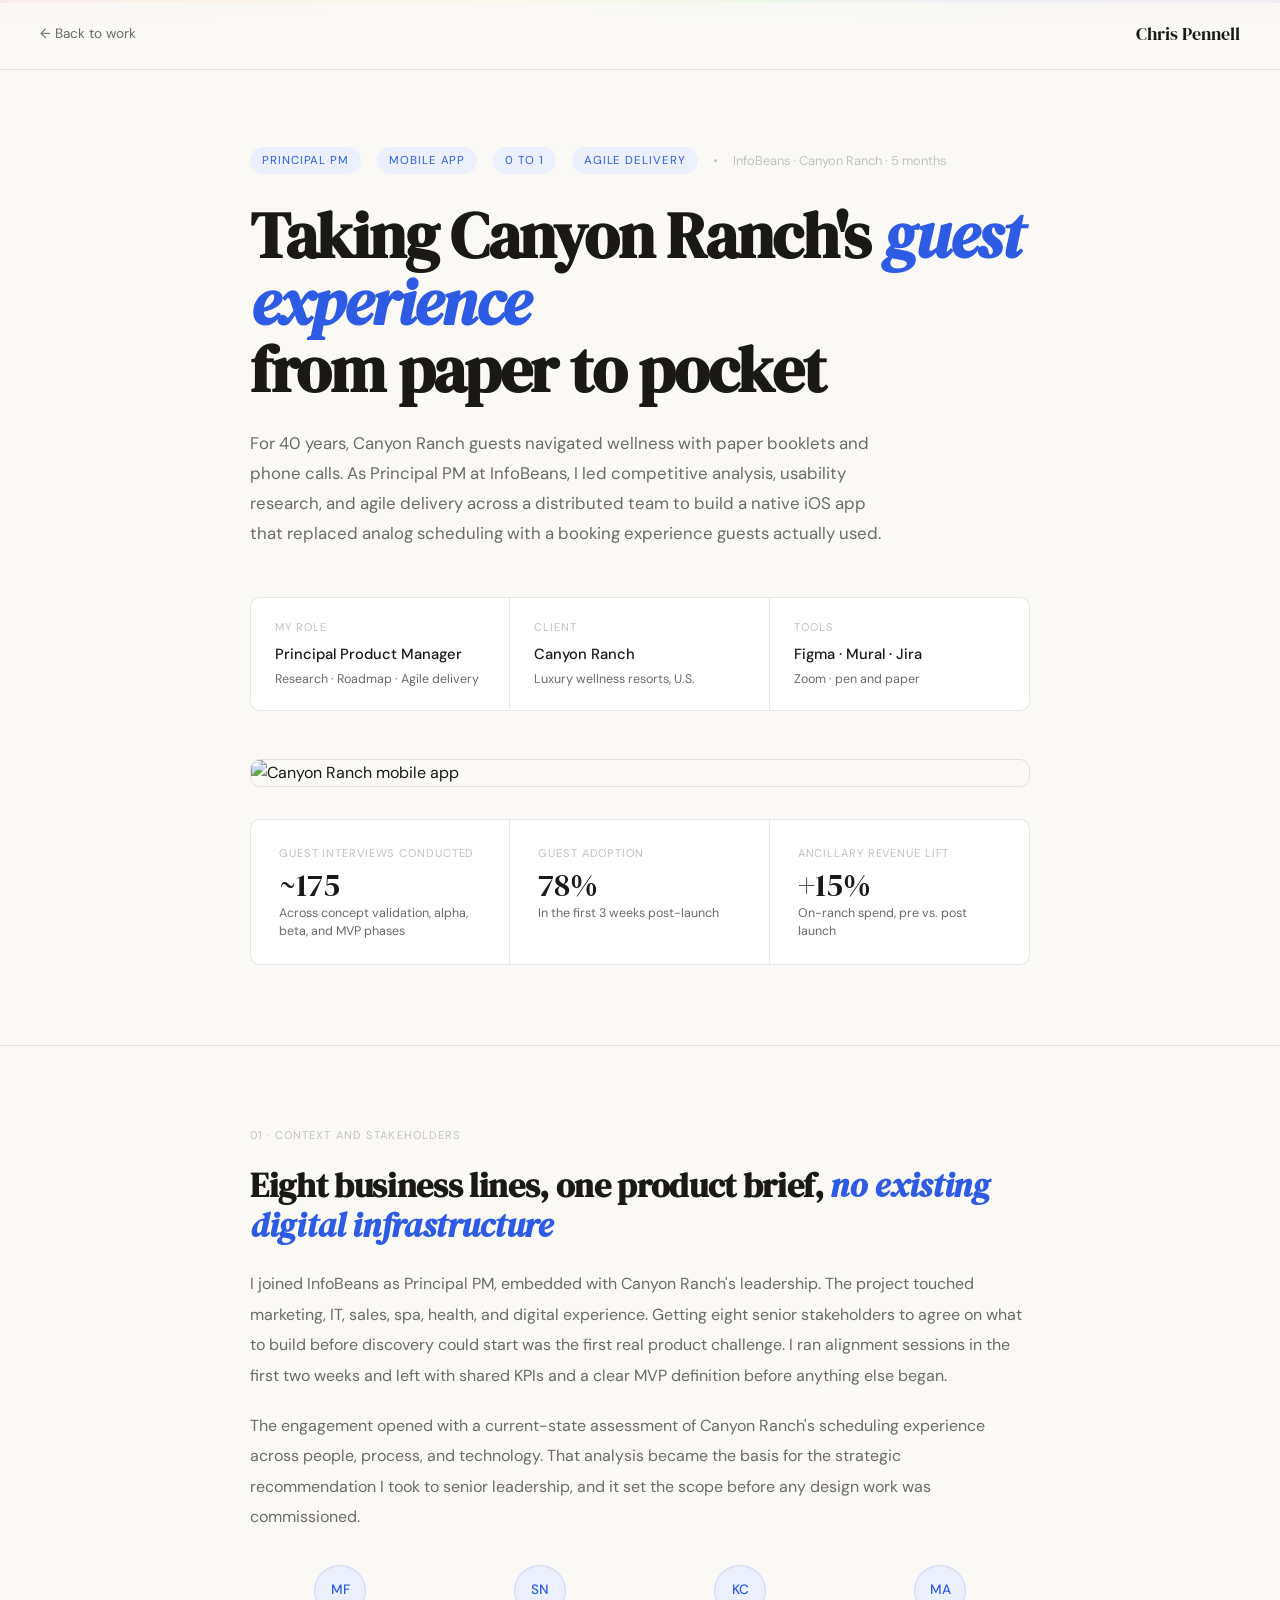
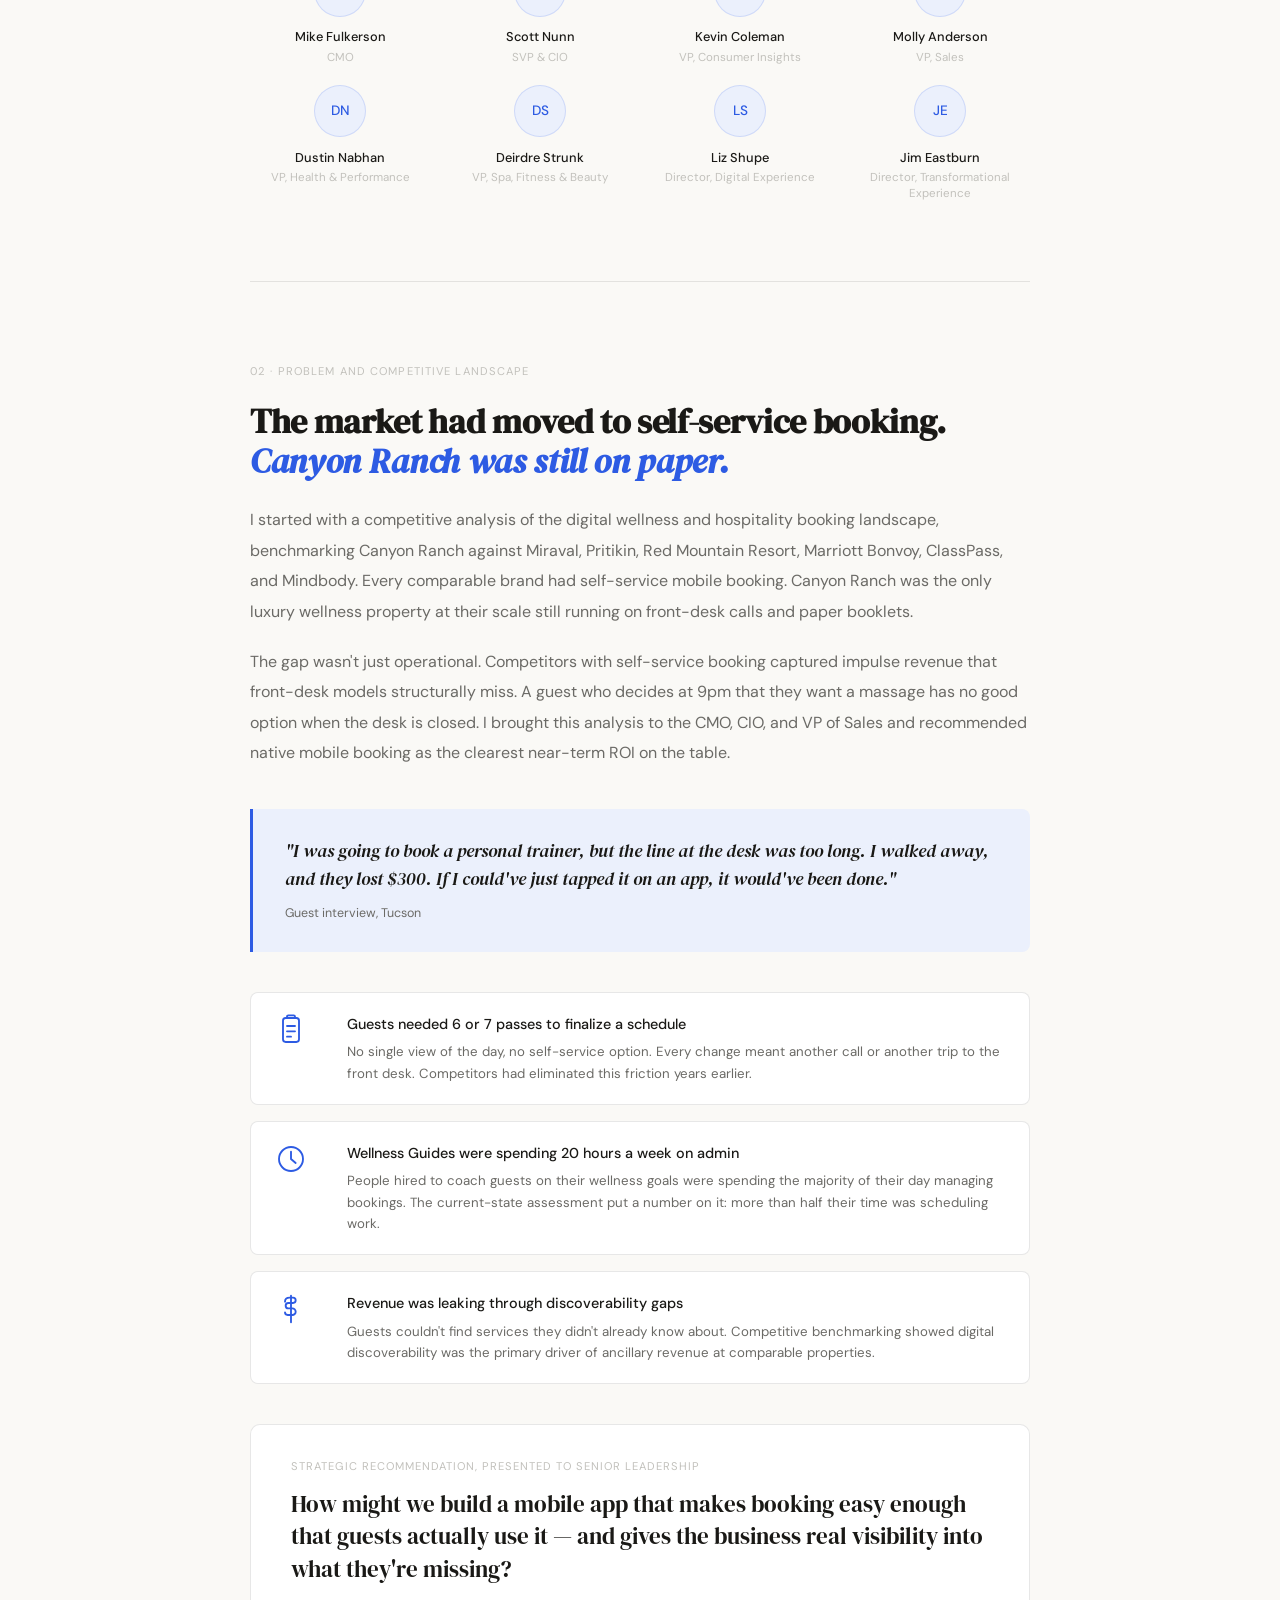
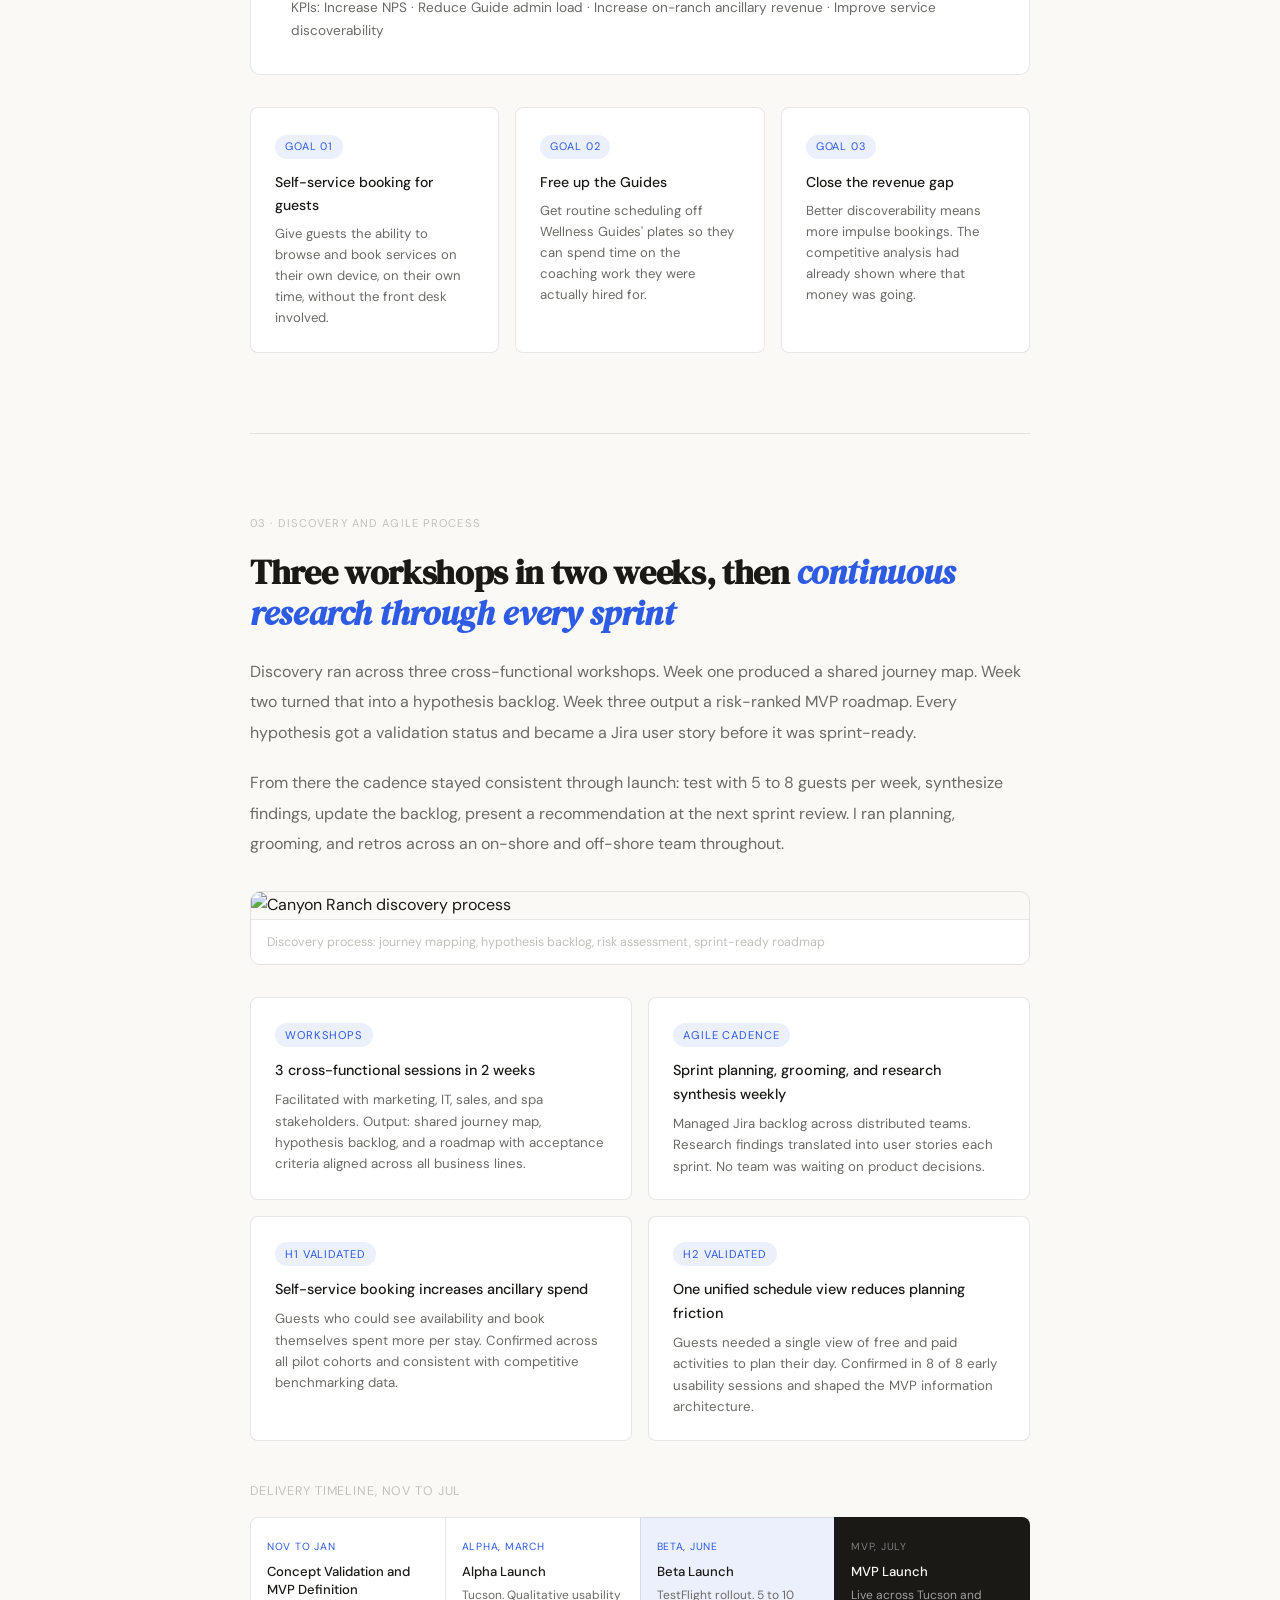
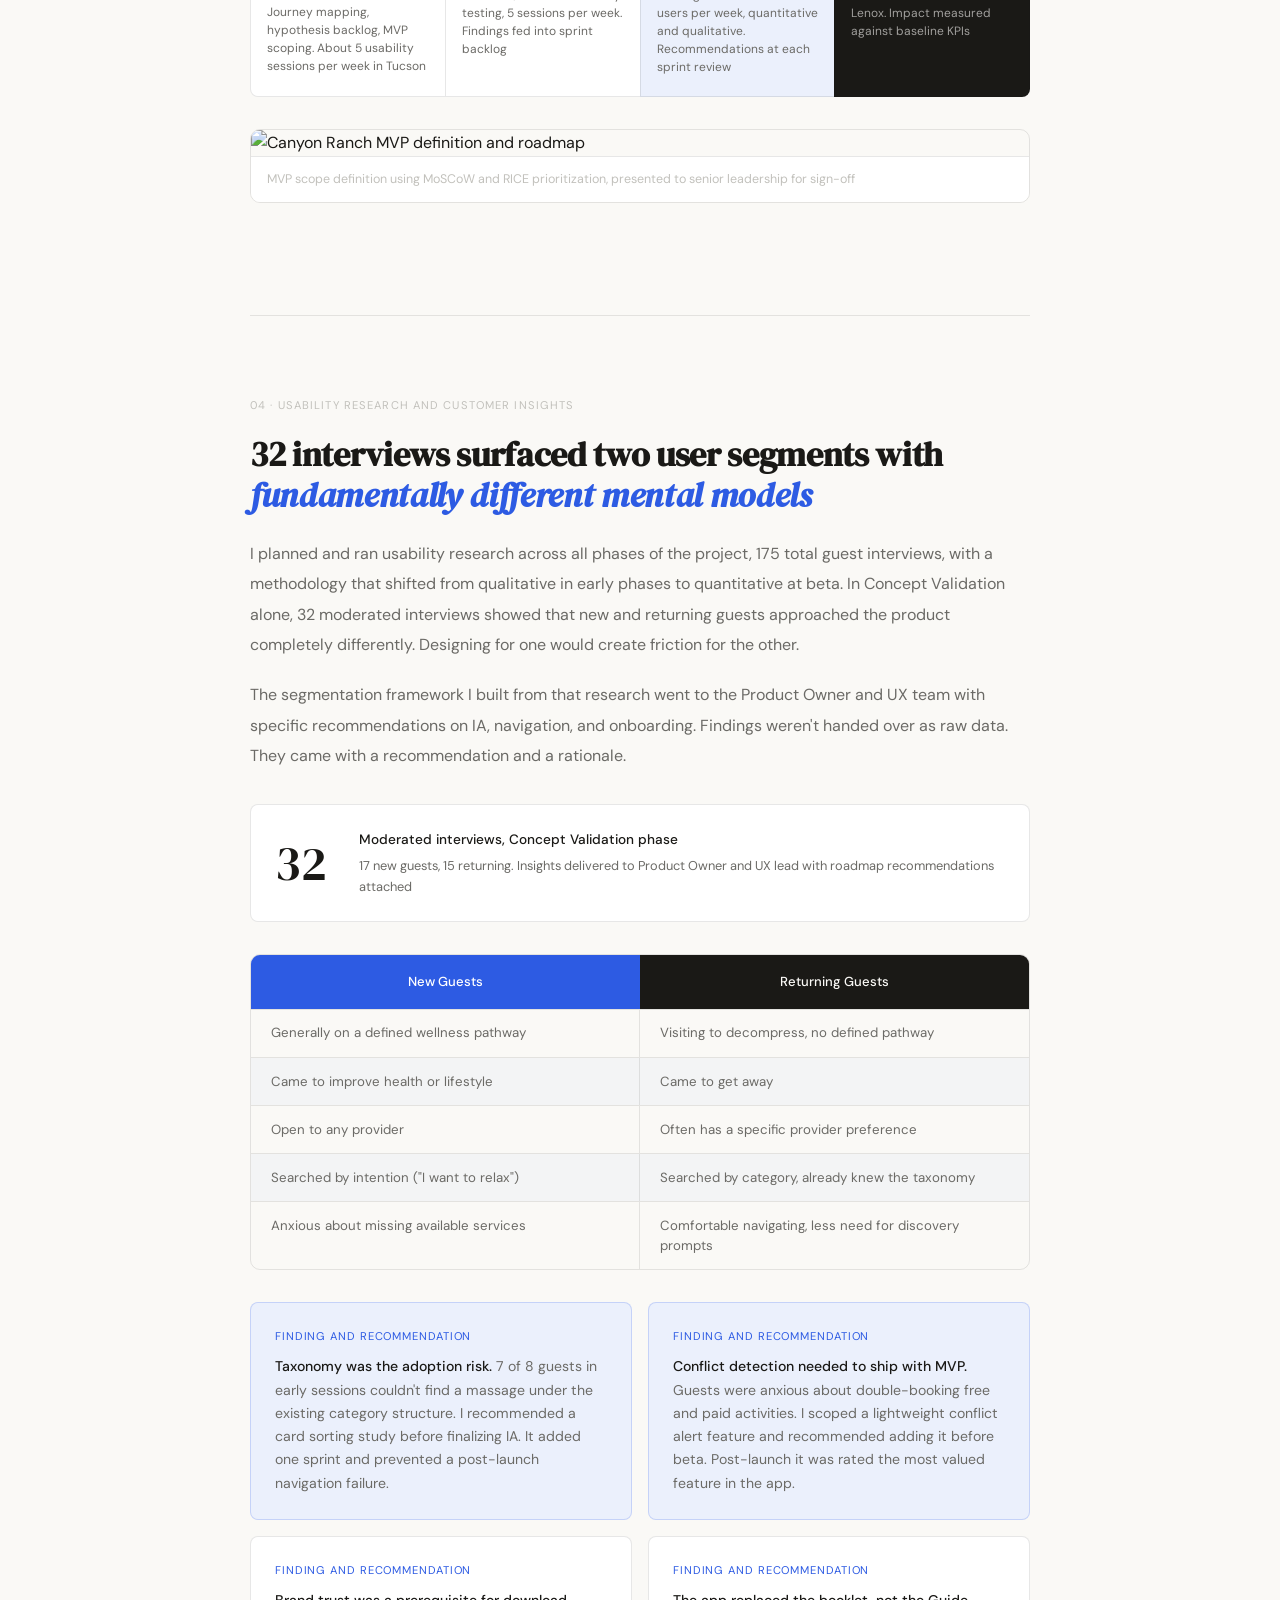
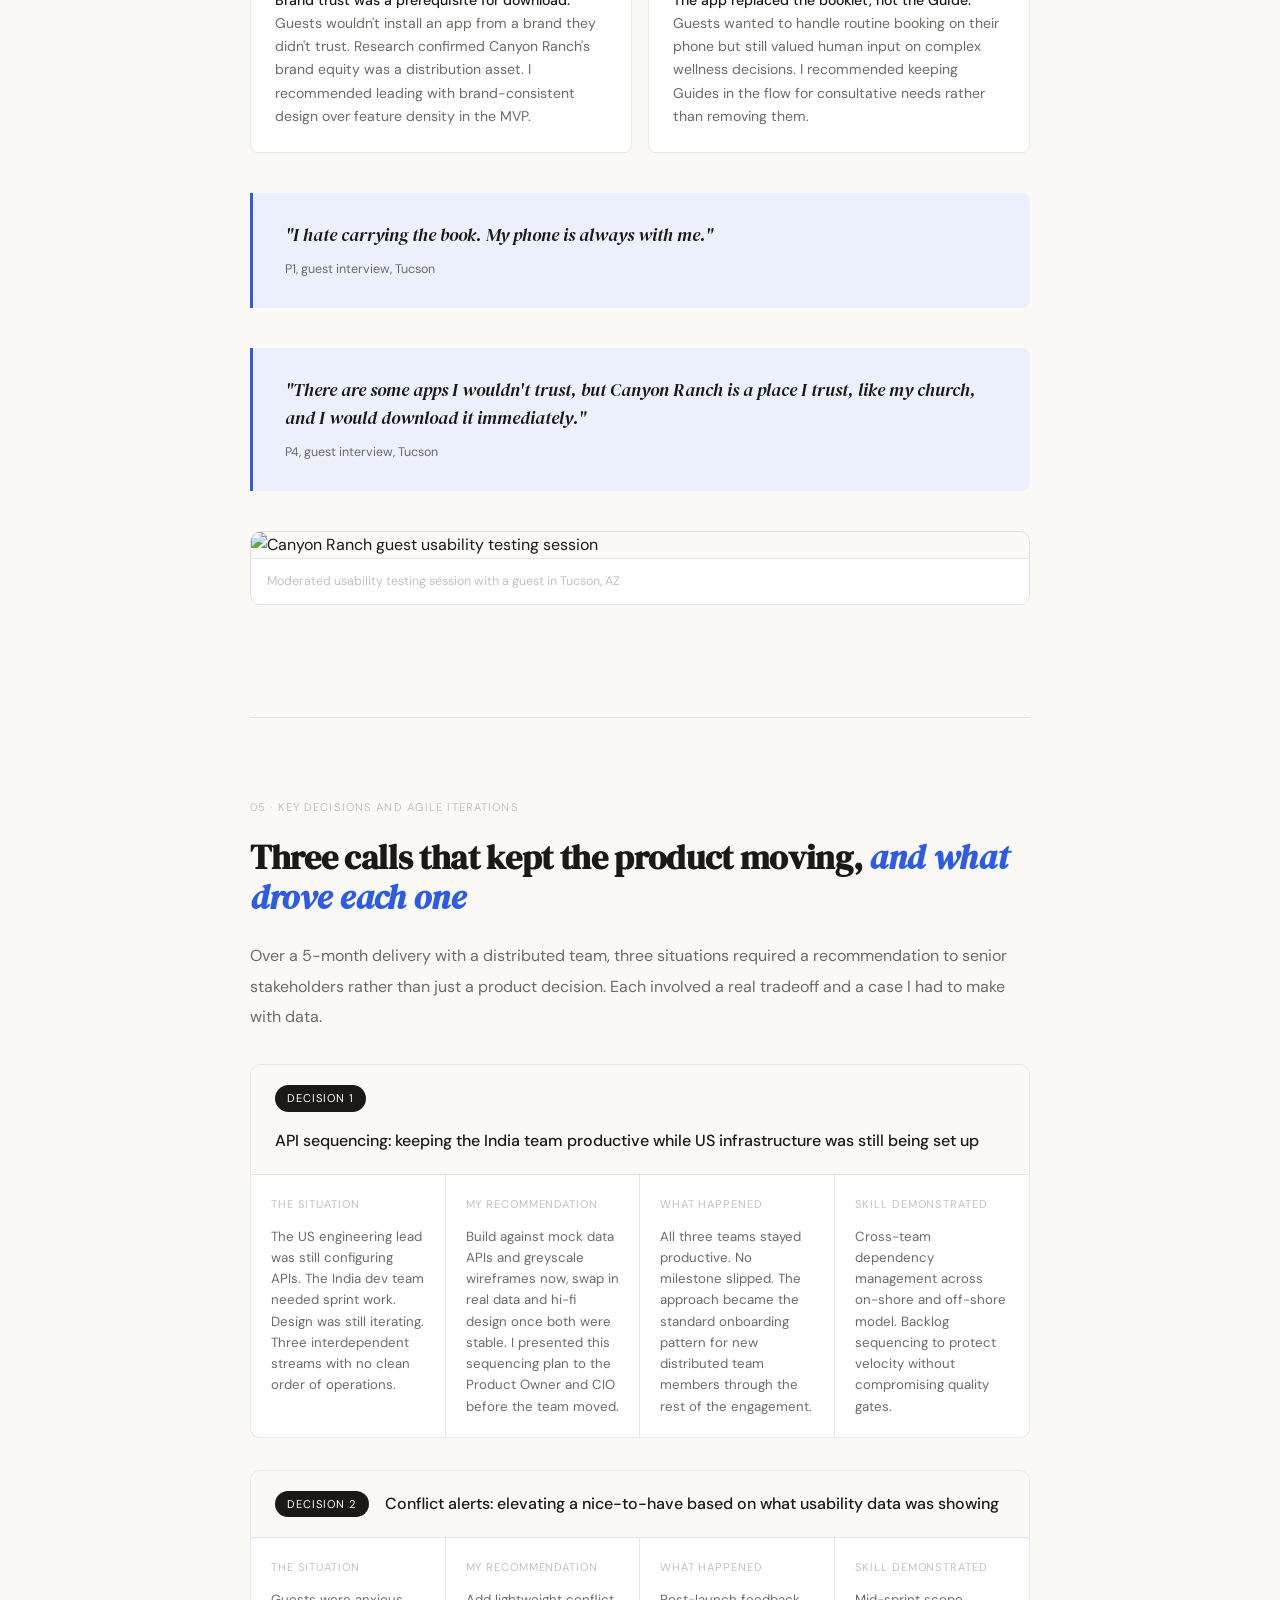
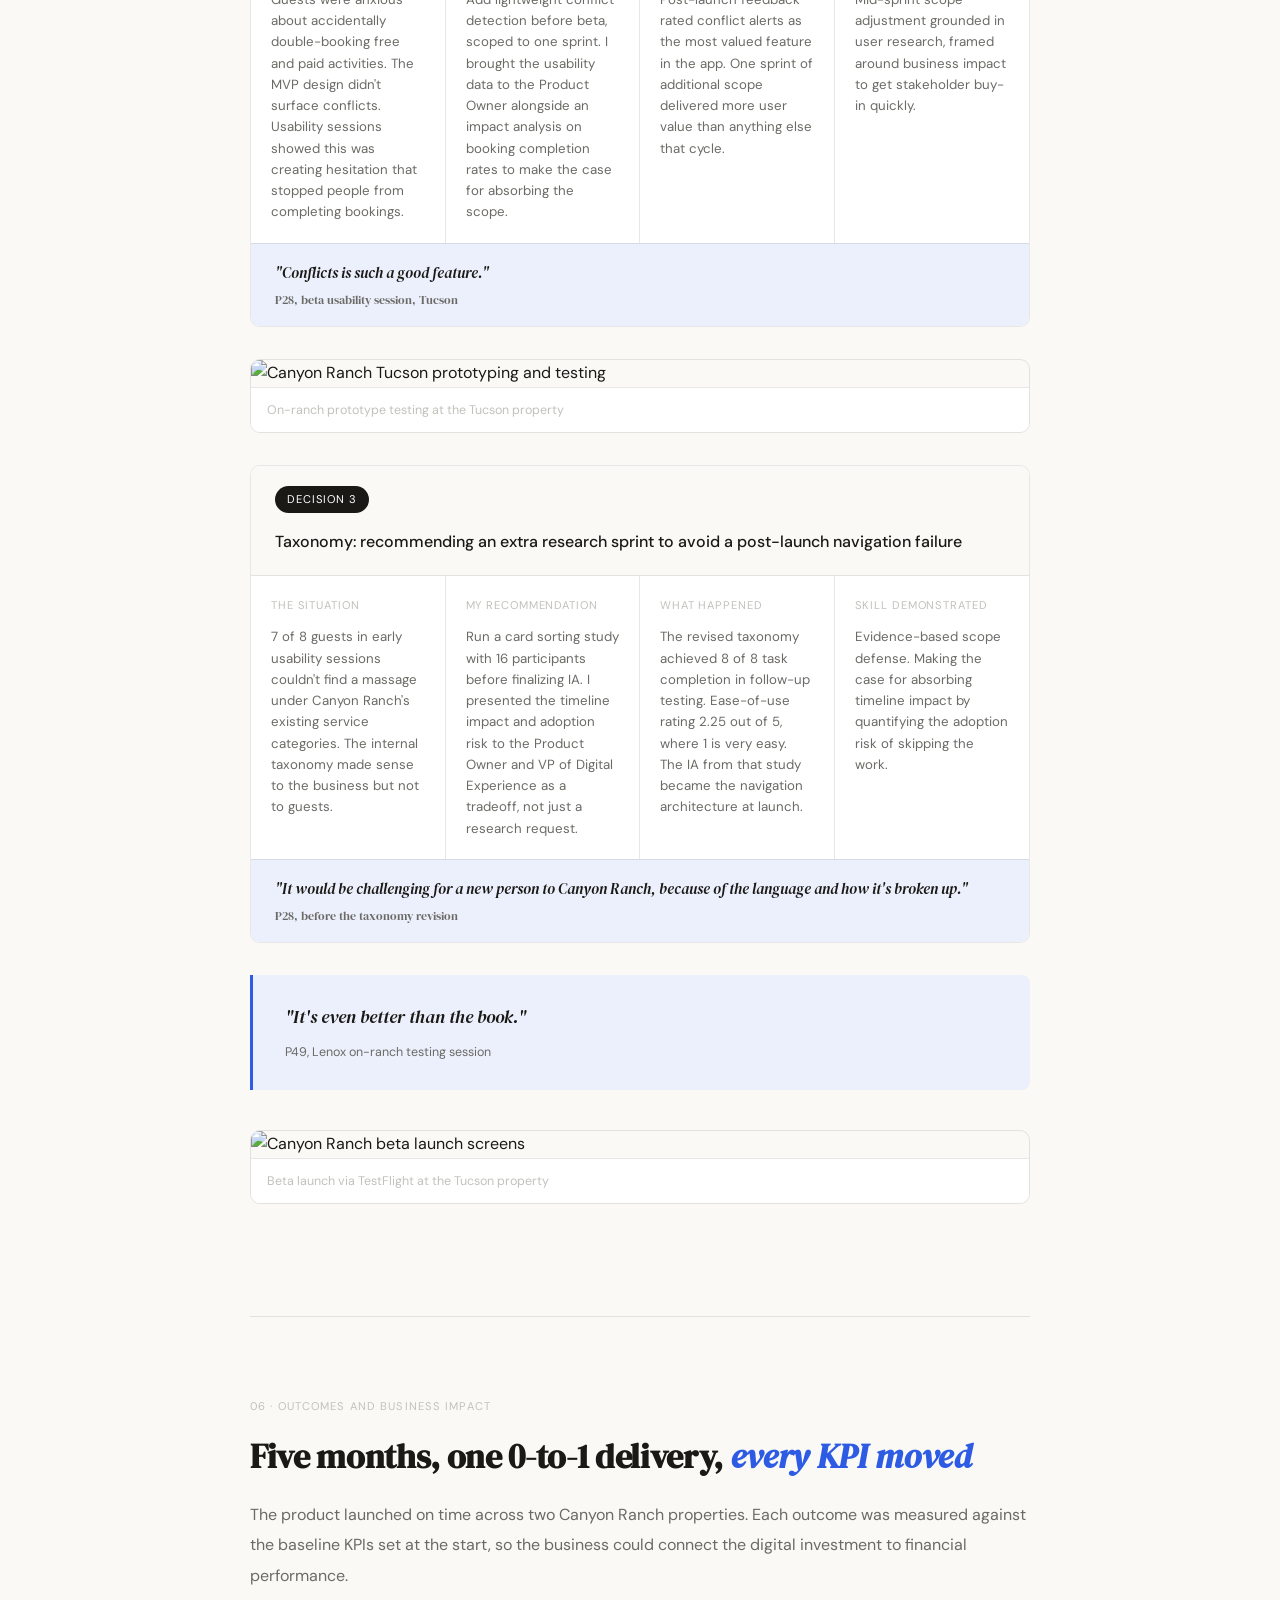
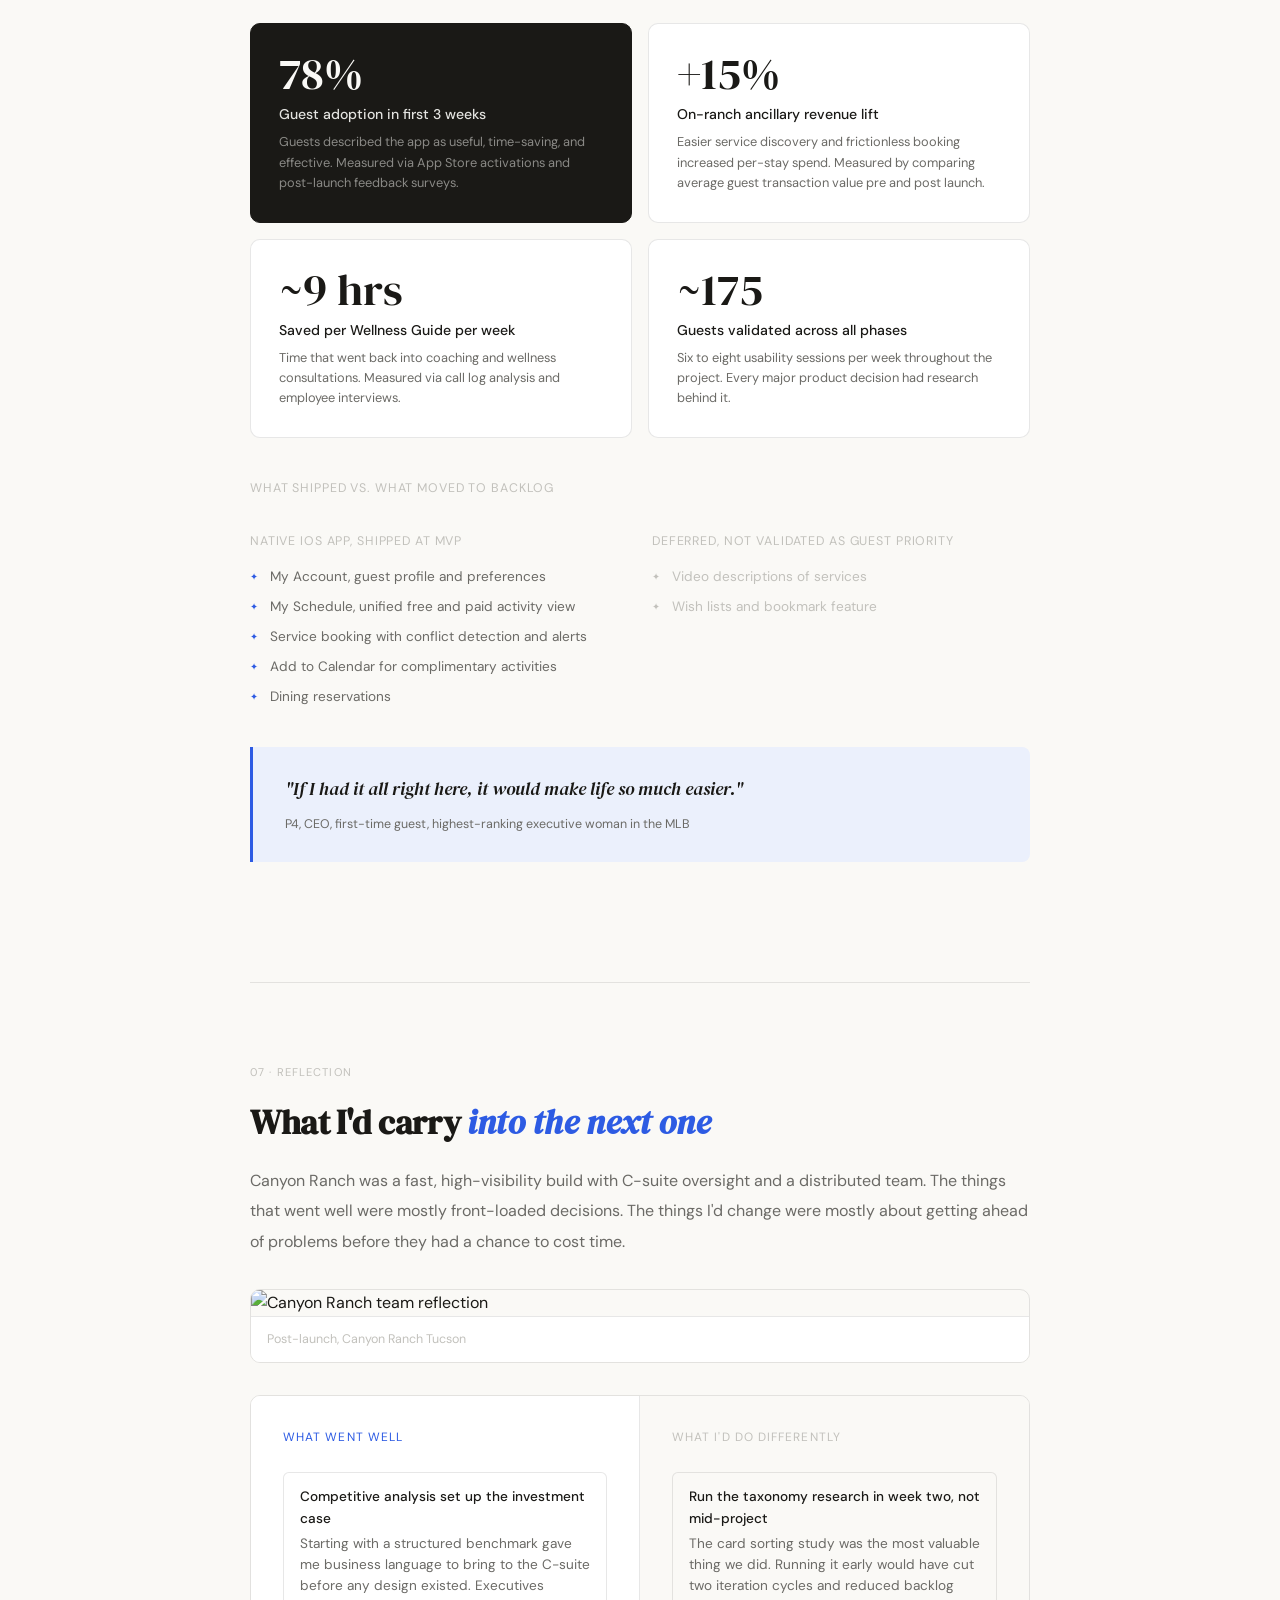
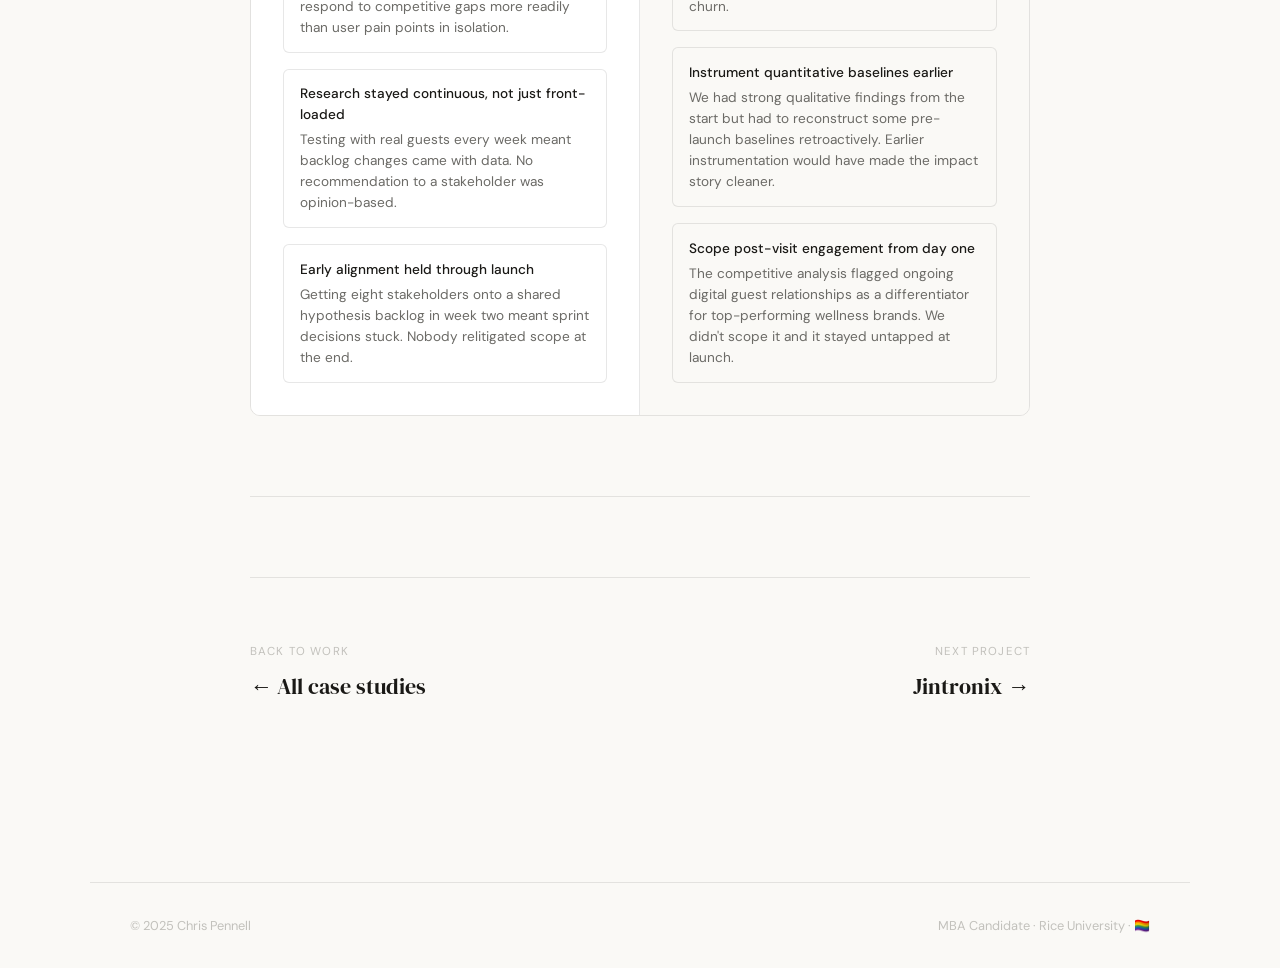
==== commit 946b0c1d: "Humanize copy across site — remove AI writing patterns Co-Authored-By: Claude Sonnet 4.6 <noreply@an" ====
--- a/canyon-ranch.html
+++ b/canyon-ranch.html
@@ -325,7 +325,7 @@
 
       <div class="vision-block">
         <div class="vision-label">Strategic Recommendation, Presented to Senior Leadership</div>
-        <div class="vision-statement">How might we create a mobile app that enhances the guest experience and helps the business scale, by making booking the right services a breeze?</div>
+        <div class="vision-statement">How might we build a mobile app that makes booking easy enough that guests actually use it — and gives the business real visibility into what they're missing?</div>
         <div class="vision-goals">KPIs: Increase NPS · Reduce Guide admin load · Increase on-ranch ancillary revenue · Improve service discoverability</div>
       </div>
 
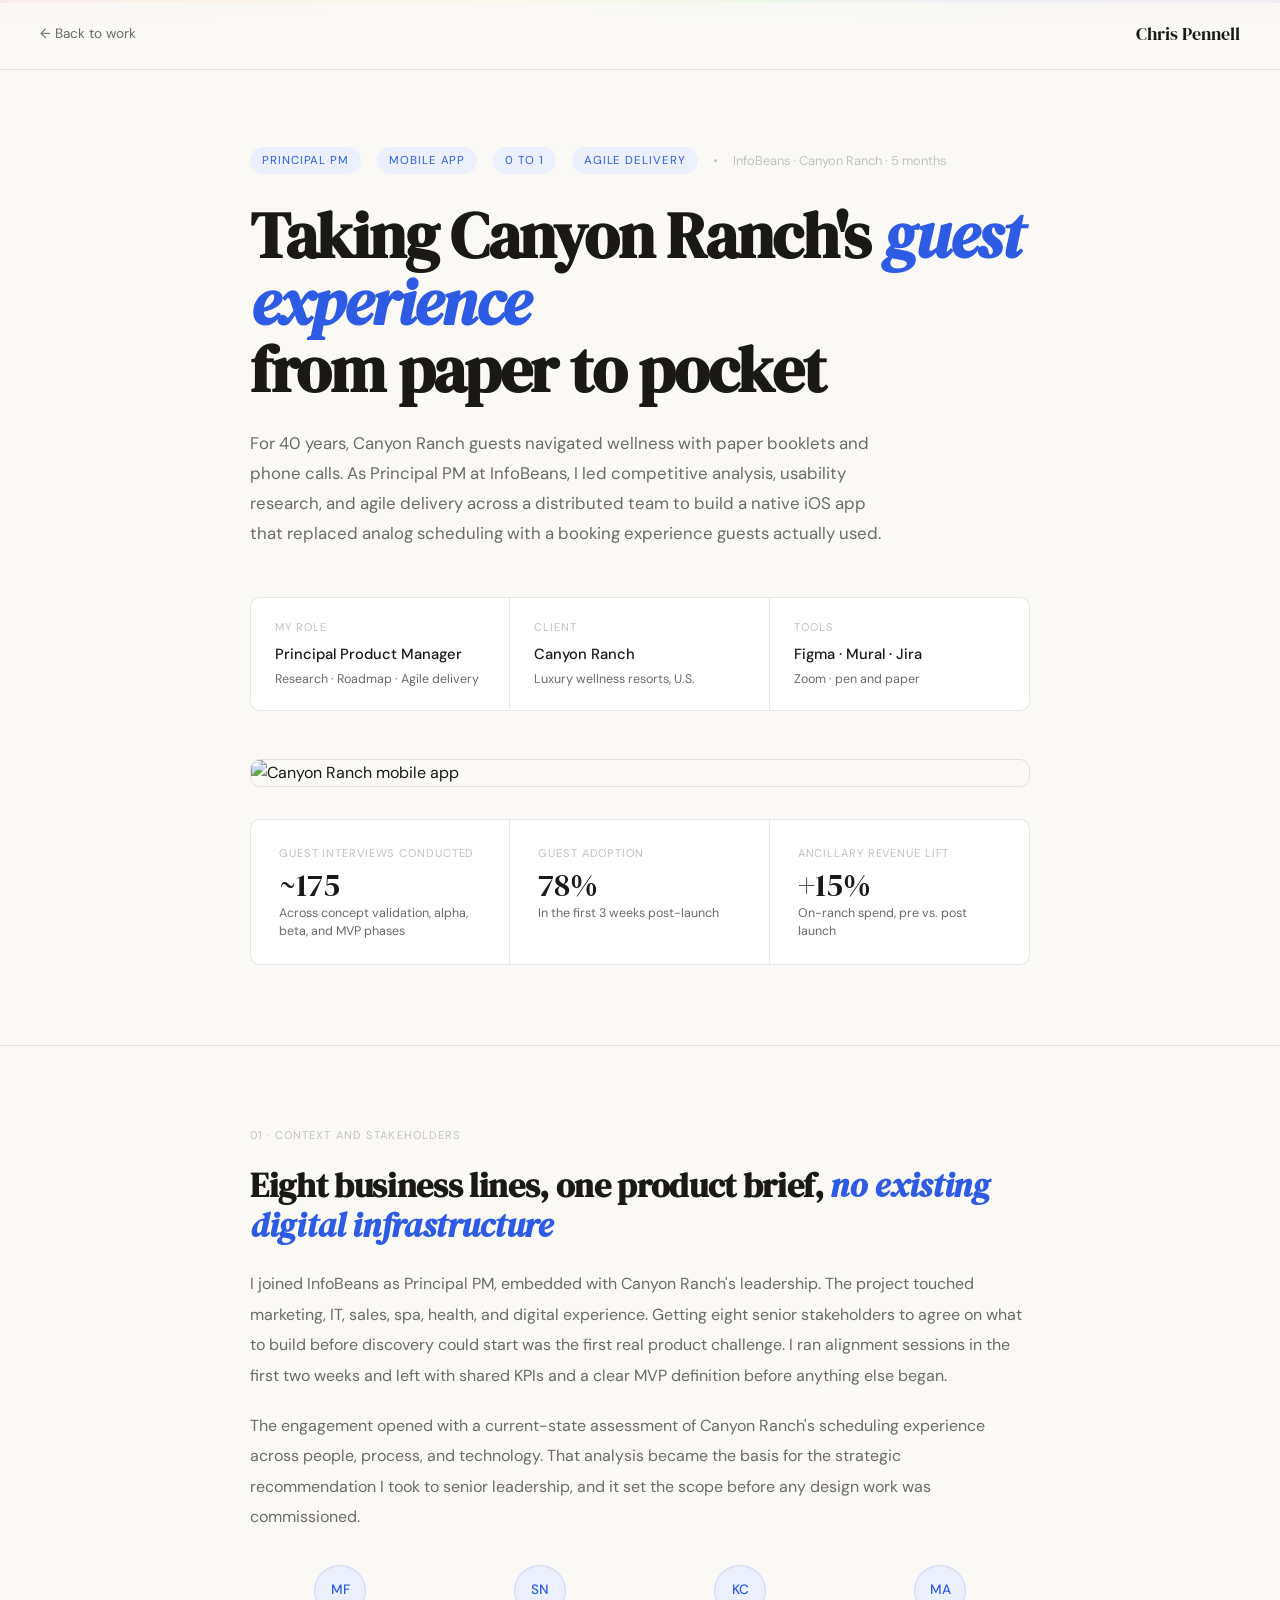
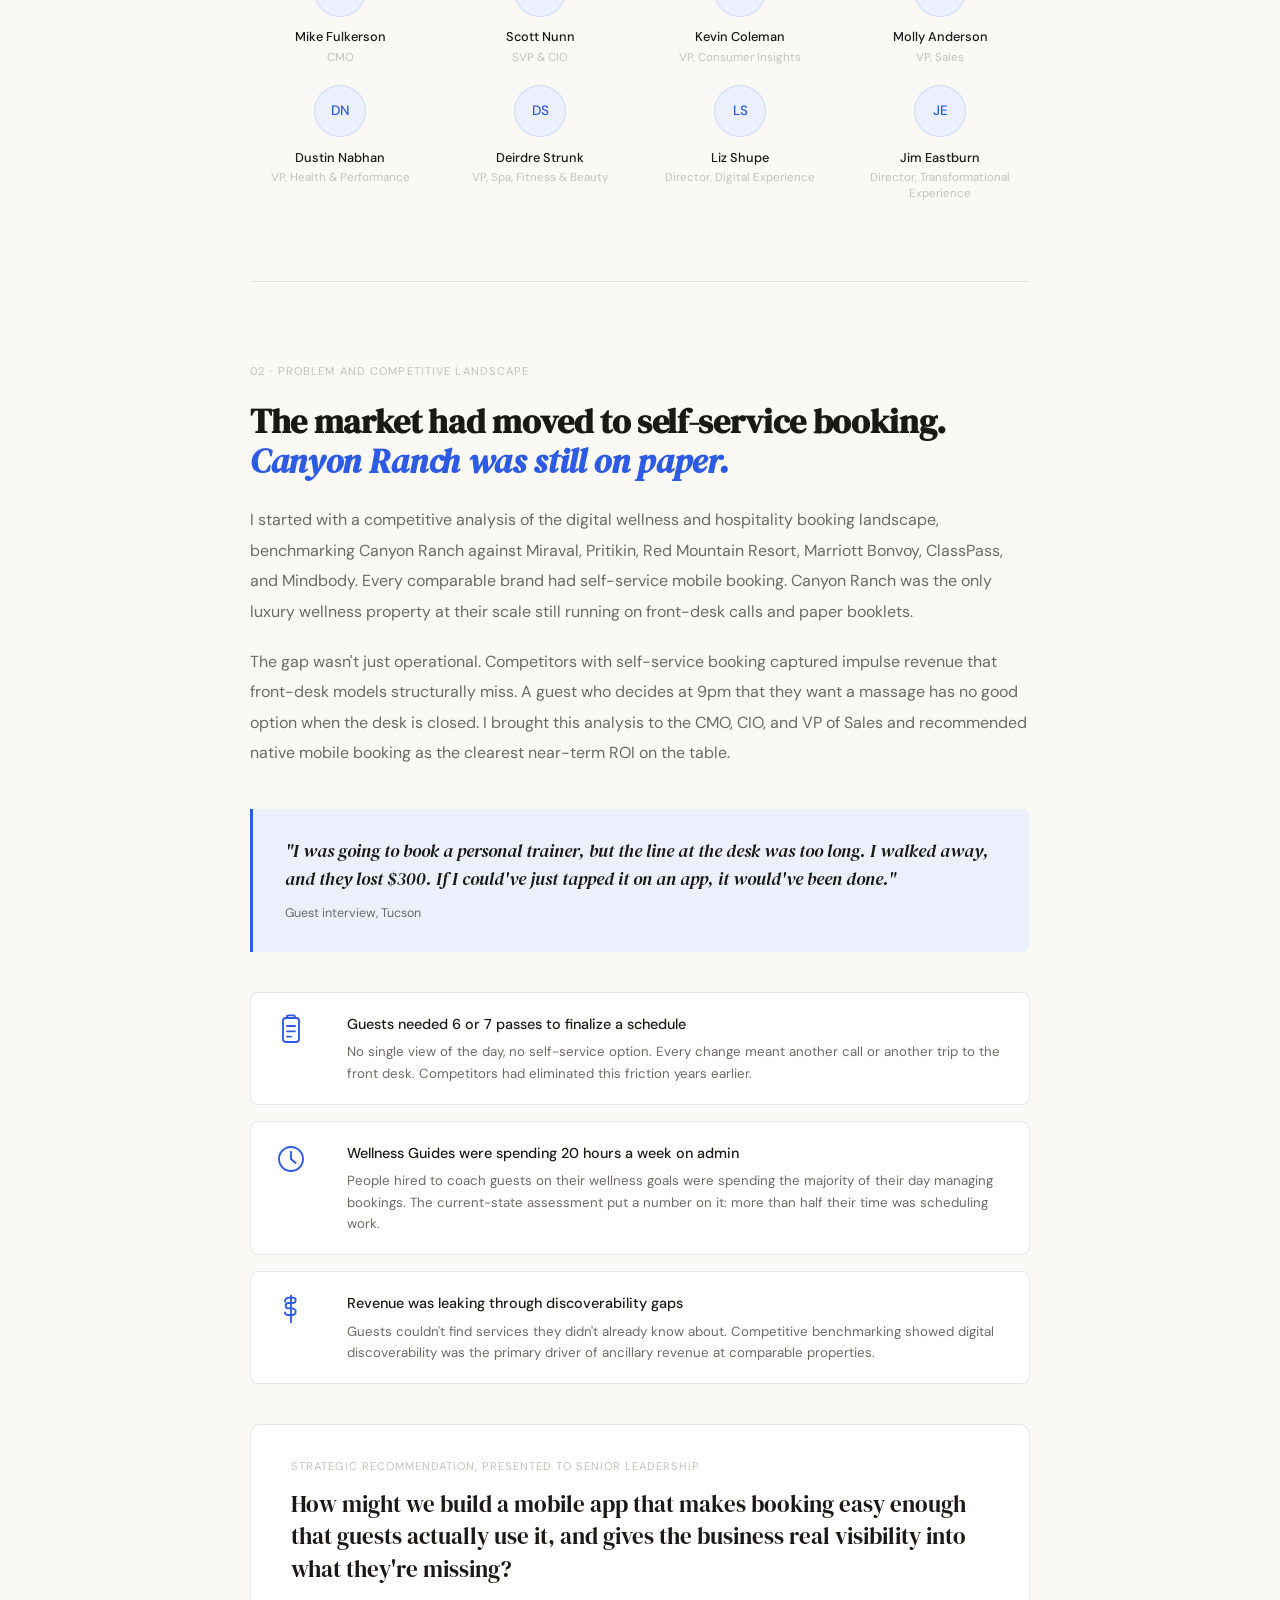
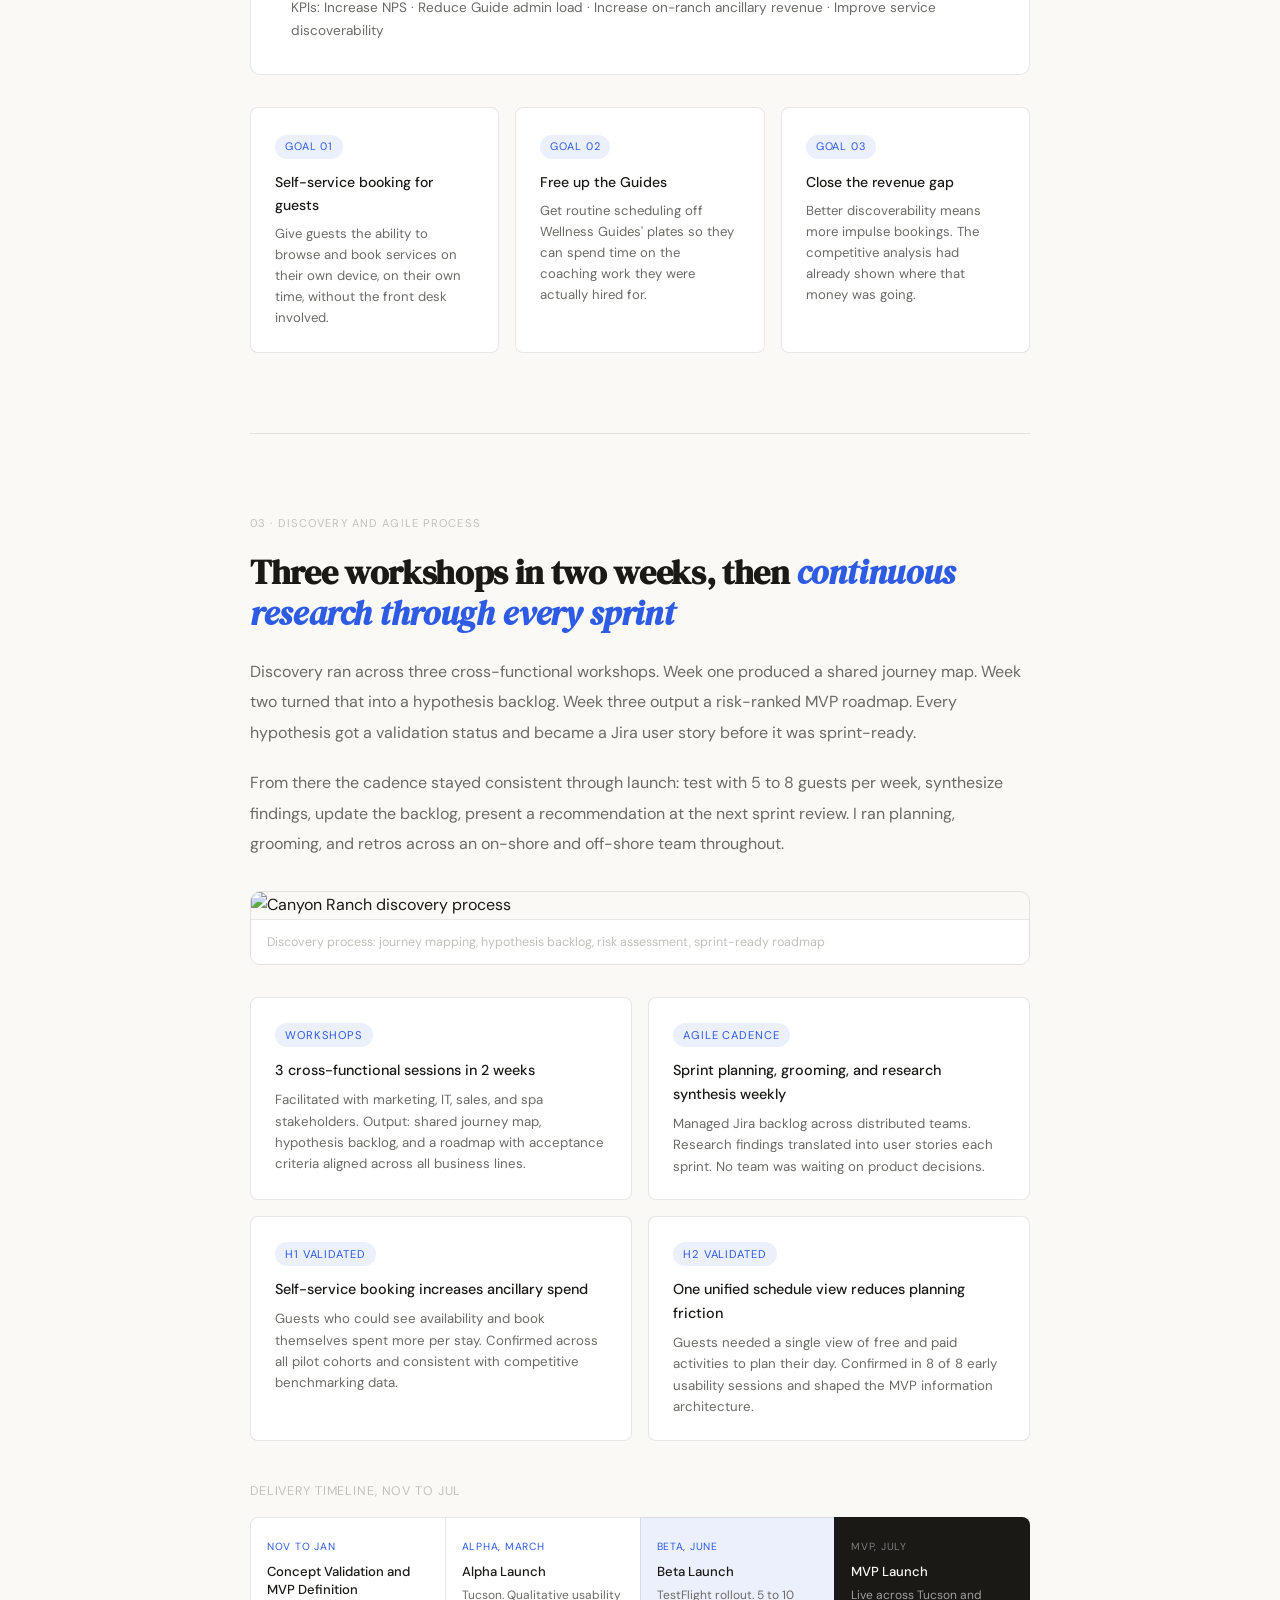
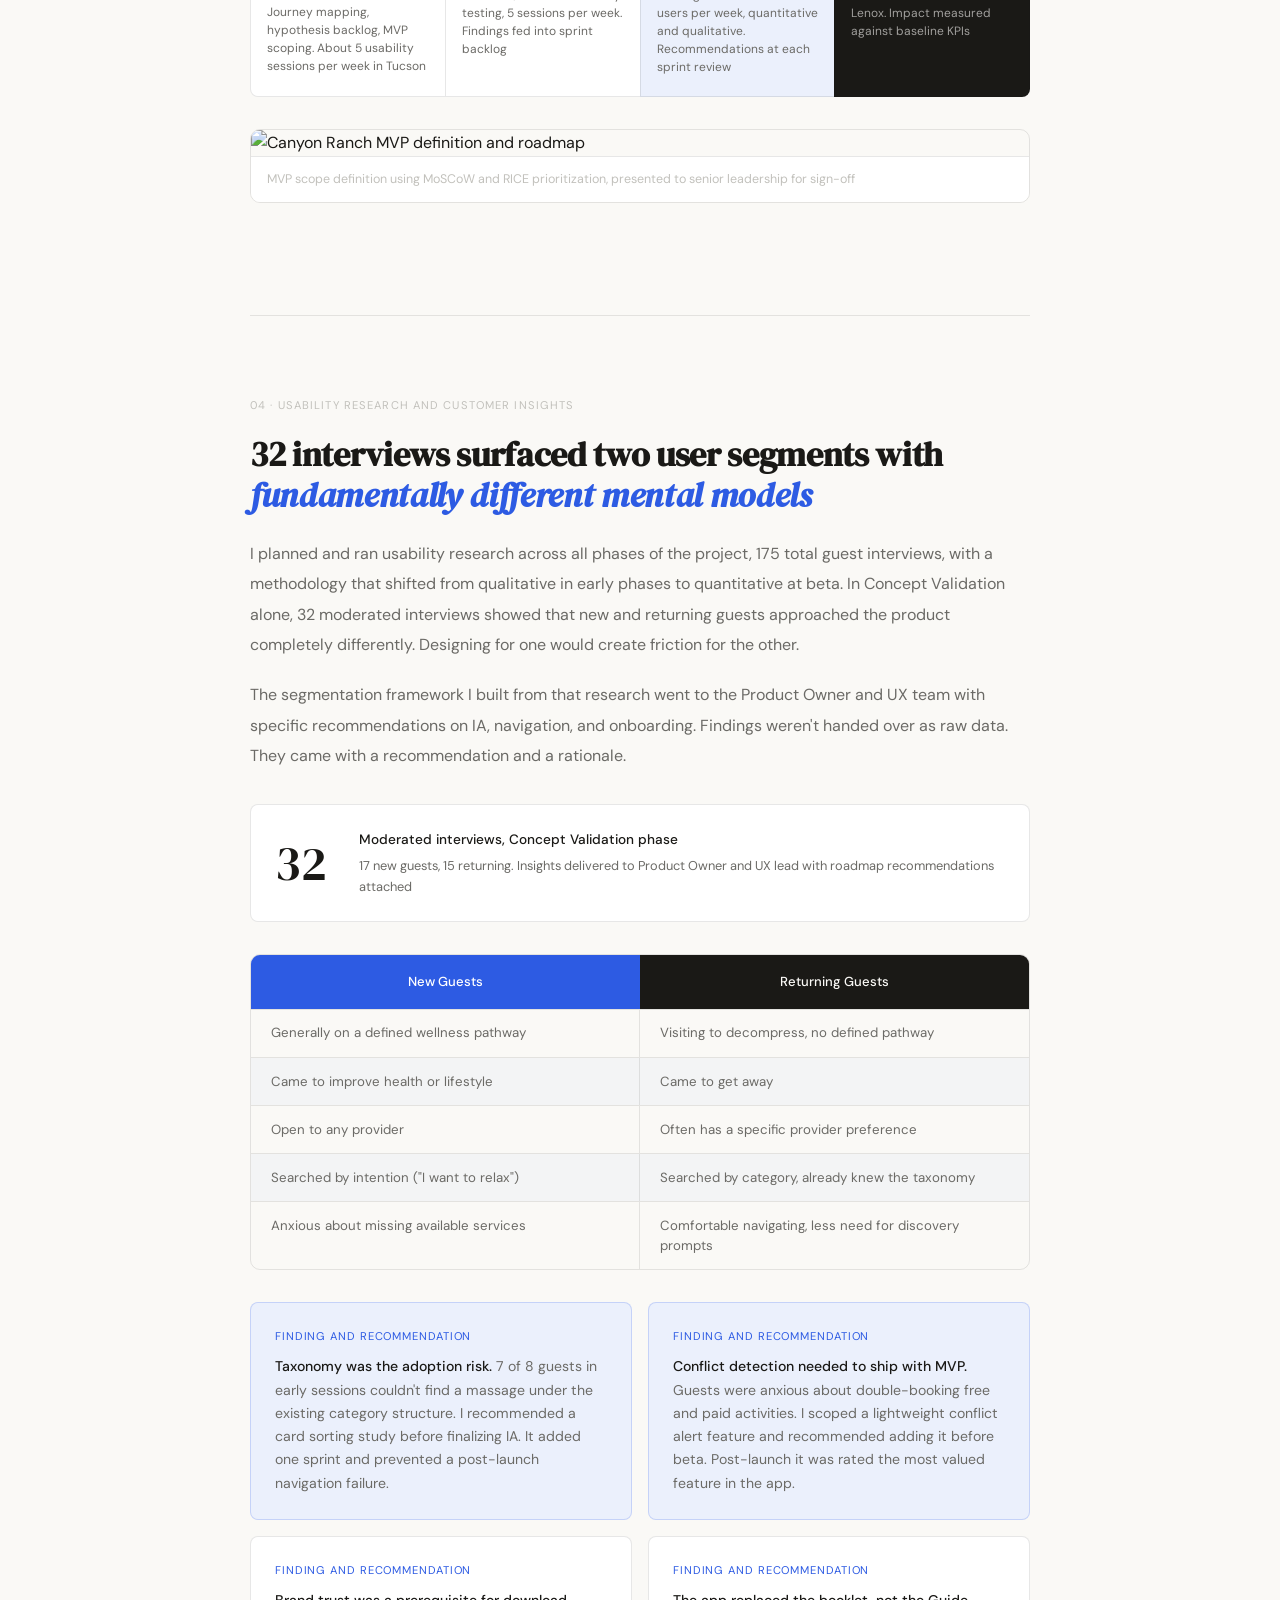
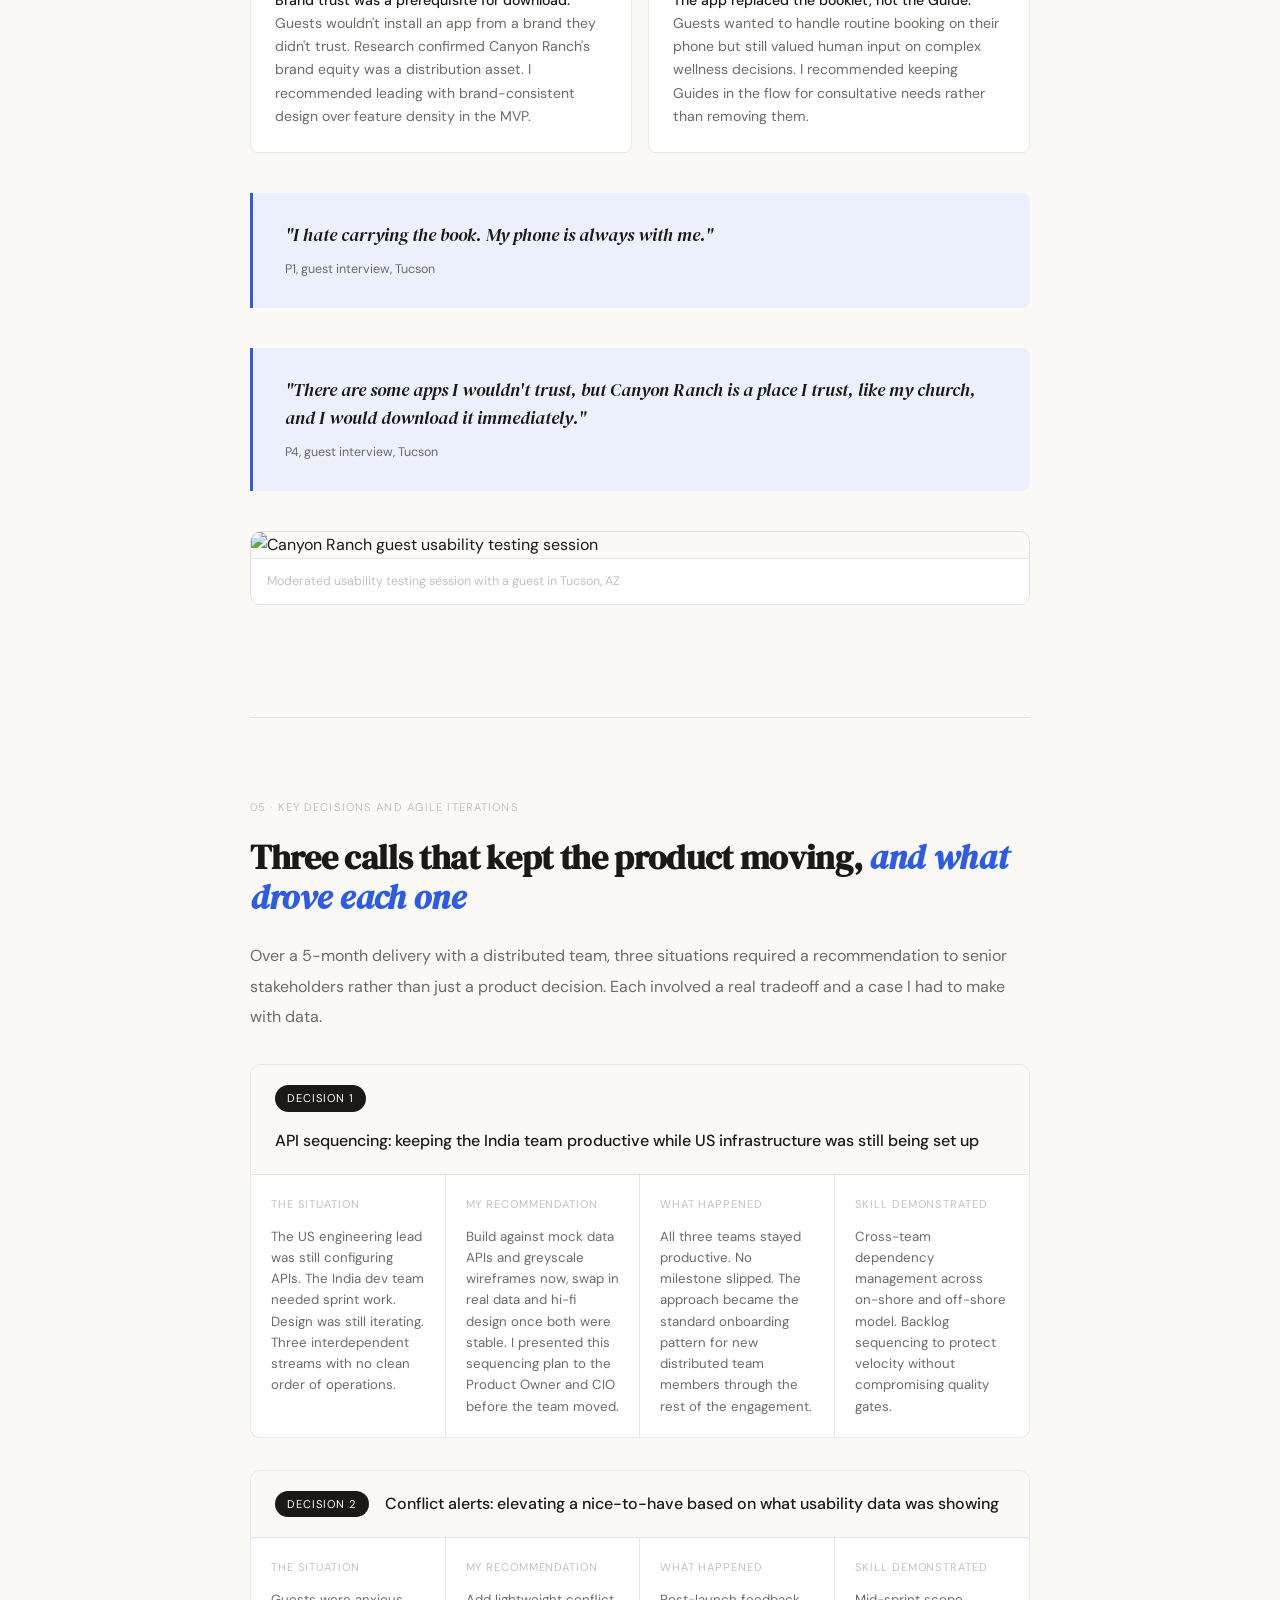
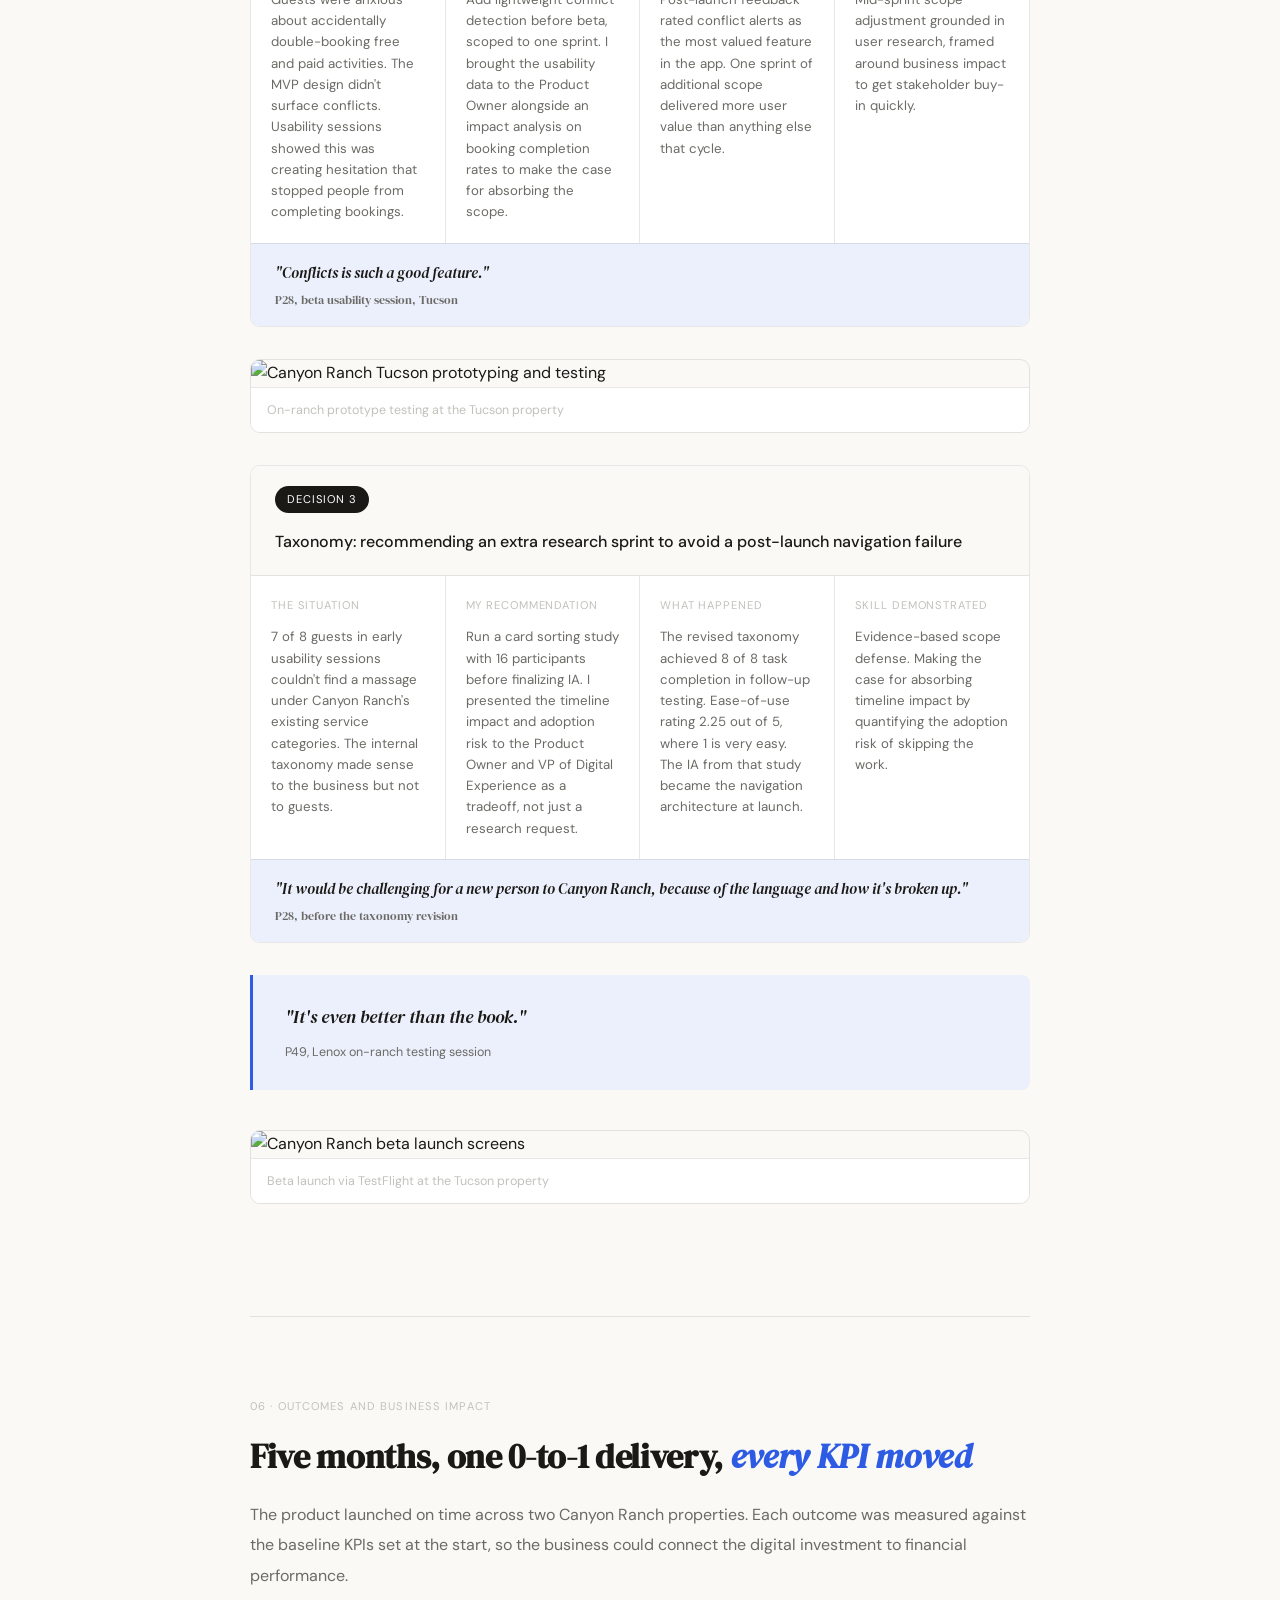
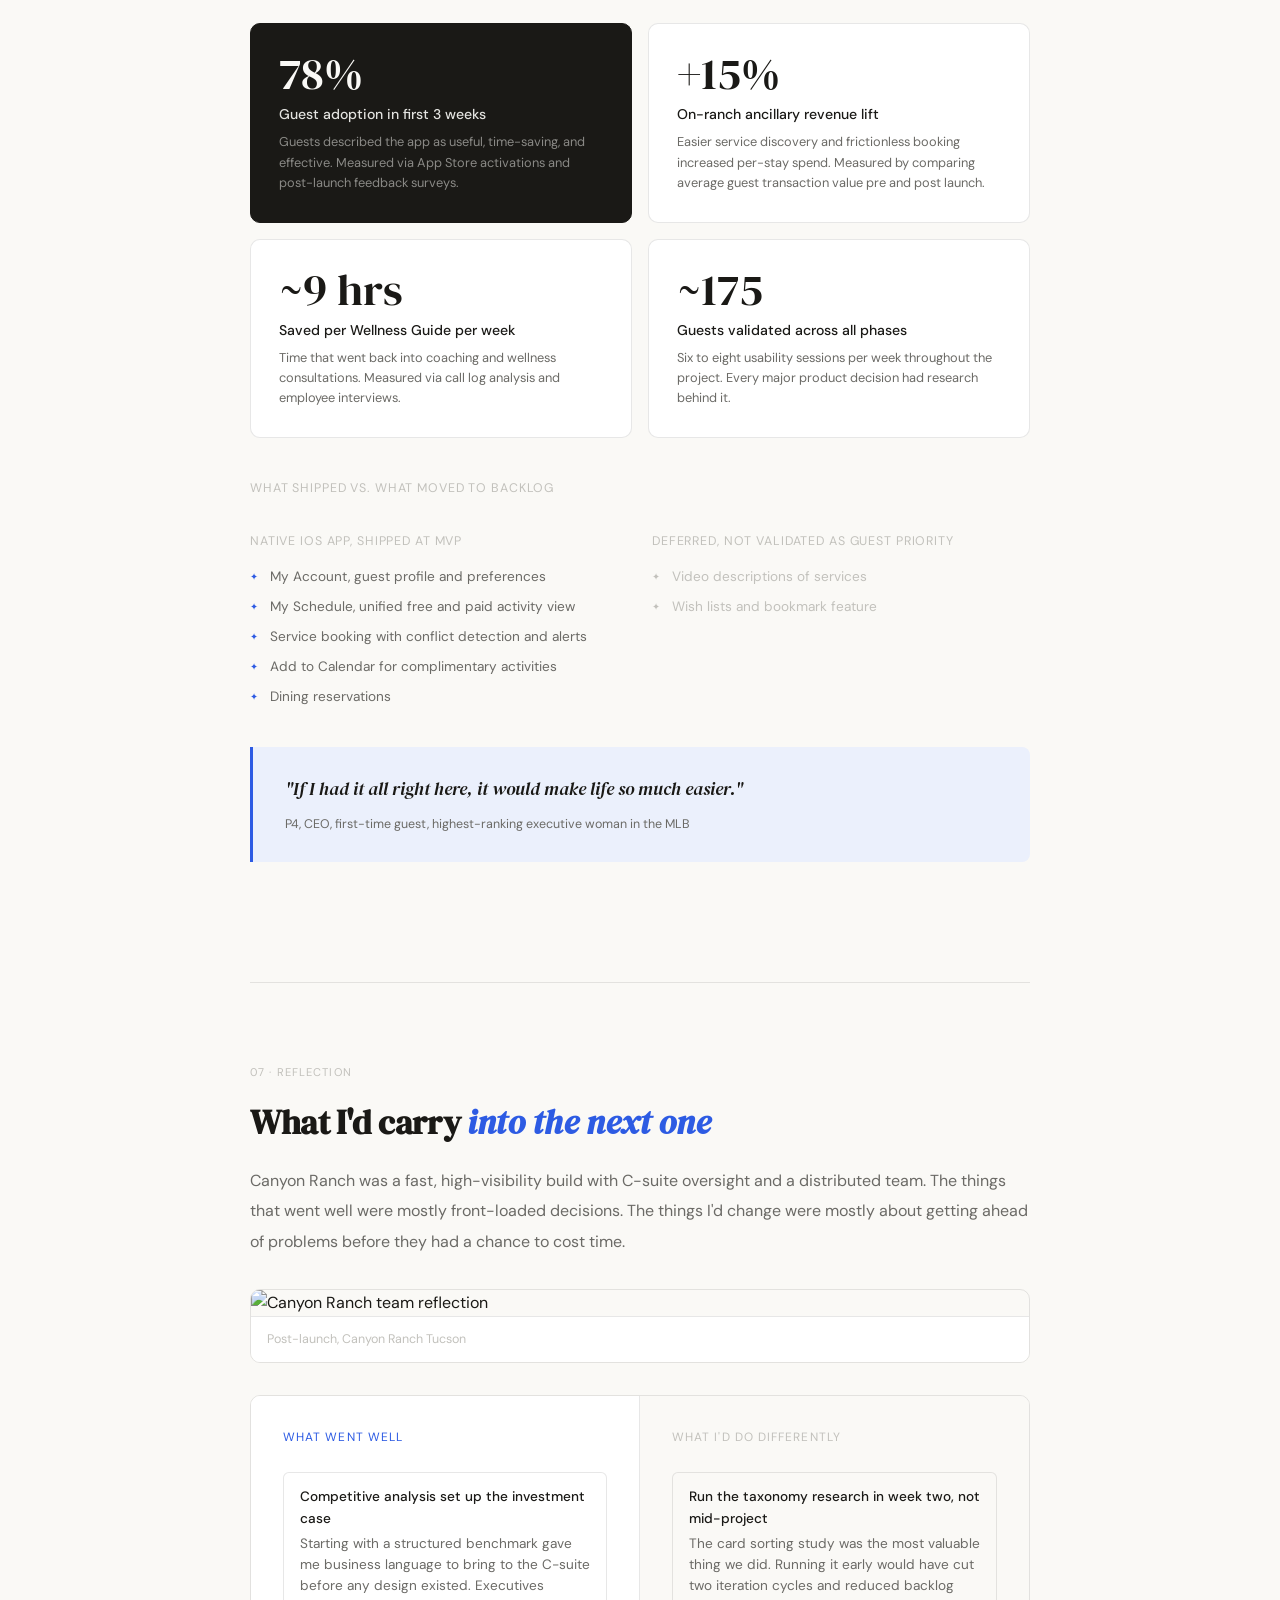
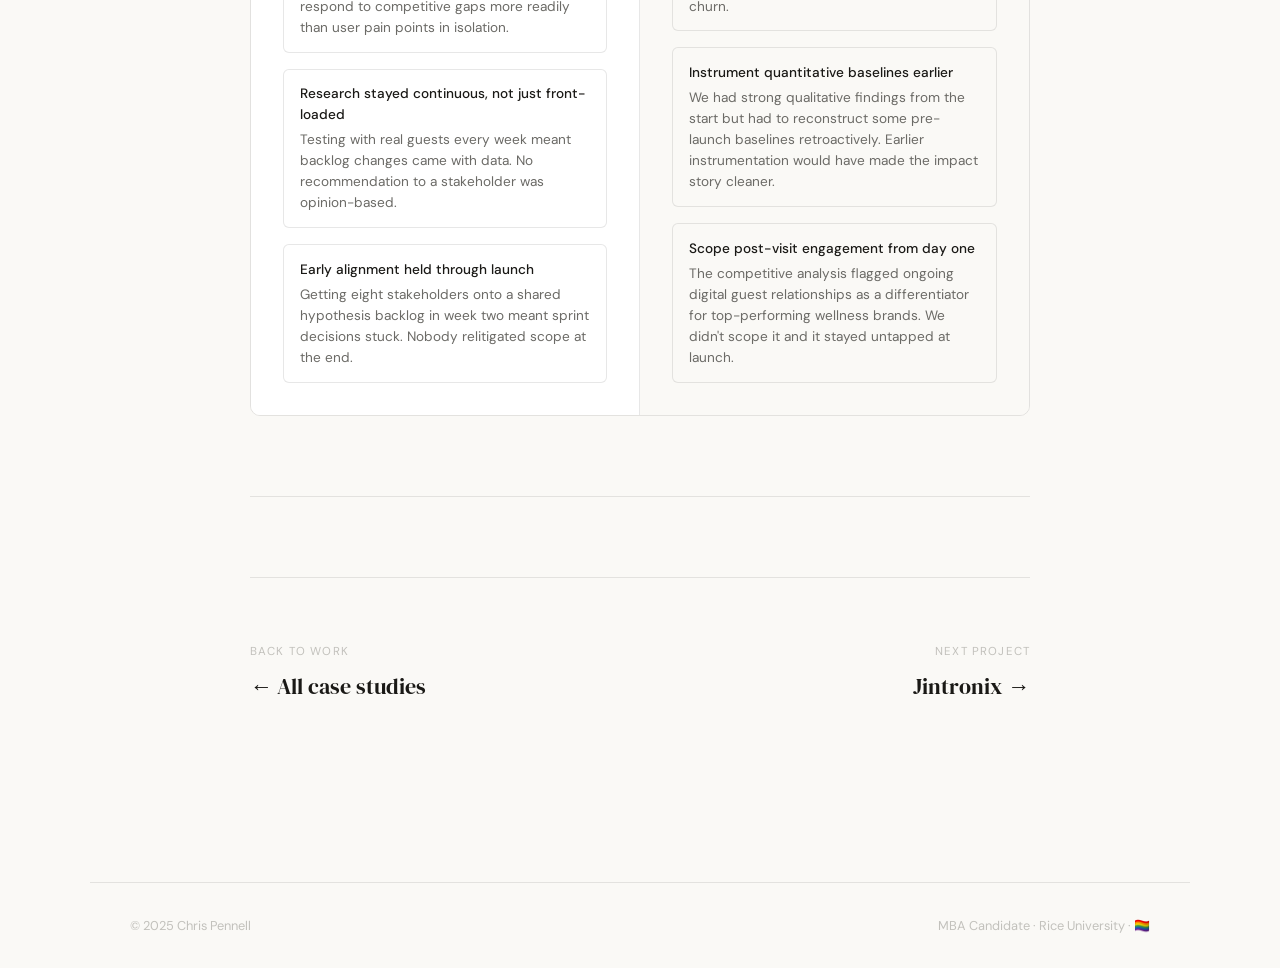
==== commit 5ef6488a: "Remove all em dashes across site, replace with commas, colons, or periods Co-Authored-By: Claude Son" ====
--- a/canyon-ranch.html
+++ b/canyon-ranch.html
@@ -3,7 +3,7 @@
 <head>
 <meta charset="UTF-8">
 <meta name="viewport" content="width=device-width, initial-scale=1.0">
-<title>Canyon Ranch — Chris Pennell</title>
+<title>Canyon Ranch | Chris Pennell</title>
 <link rel="preconnect" href="https://fonts.googleapis.com">
 <link rel="preconnect" href="https://fonts.gstatic.com" crossorigin>
 <link href="https://fonts.googleapis.com/css2?family=DM+Serif+Display:ital@0;1&family=DM+Sans:wght@300;400;500&display=swap" rel="stylesheet">
@@ -325,7 +325,7 @@
 
       <div class="vision-block">
         <div class="vision-label">Strategic Recommendation, Presented to Senior Leadership</div>
-        <div class="vision-statement">How might we build a mobile app that makes booking easy enough that guests actually use it — and gives the business real visibility into what they're missing?</div>
+        <div class="vision-statement">How might we build a mobile app that makes booking easy enough that guests actually use it, and gives the business real visibility into what they're missing?</div>
         <div class="vision-goals">KPIs: Increase NPS · Reduce Guide admin load · Increase on-ranch ancillary revenue · Improve service discoverability</div>
       </div>
 
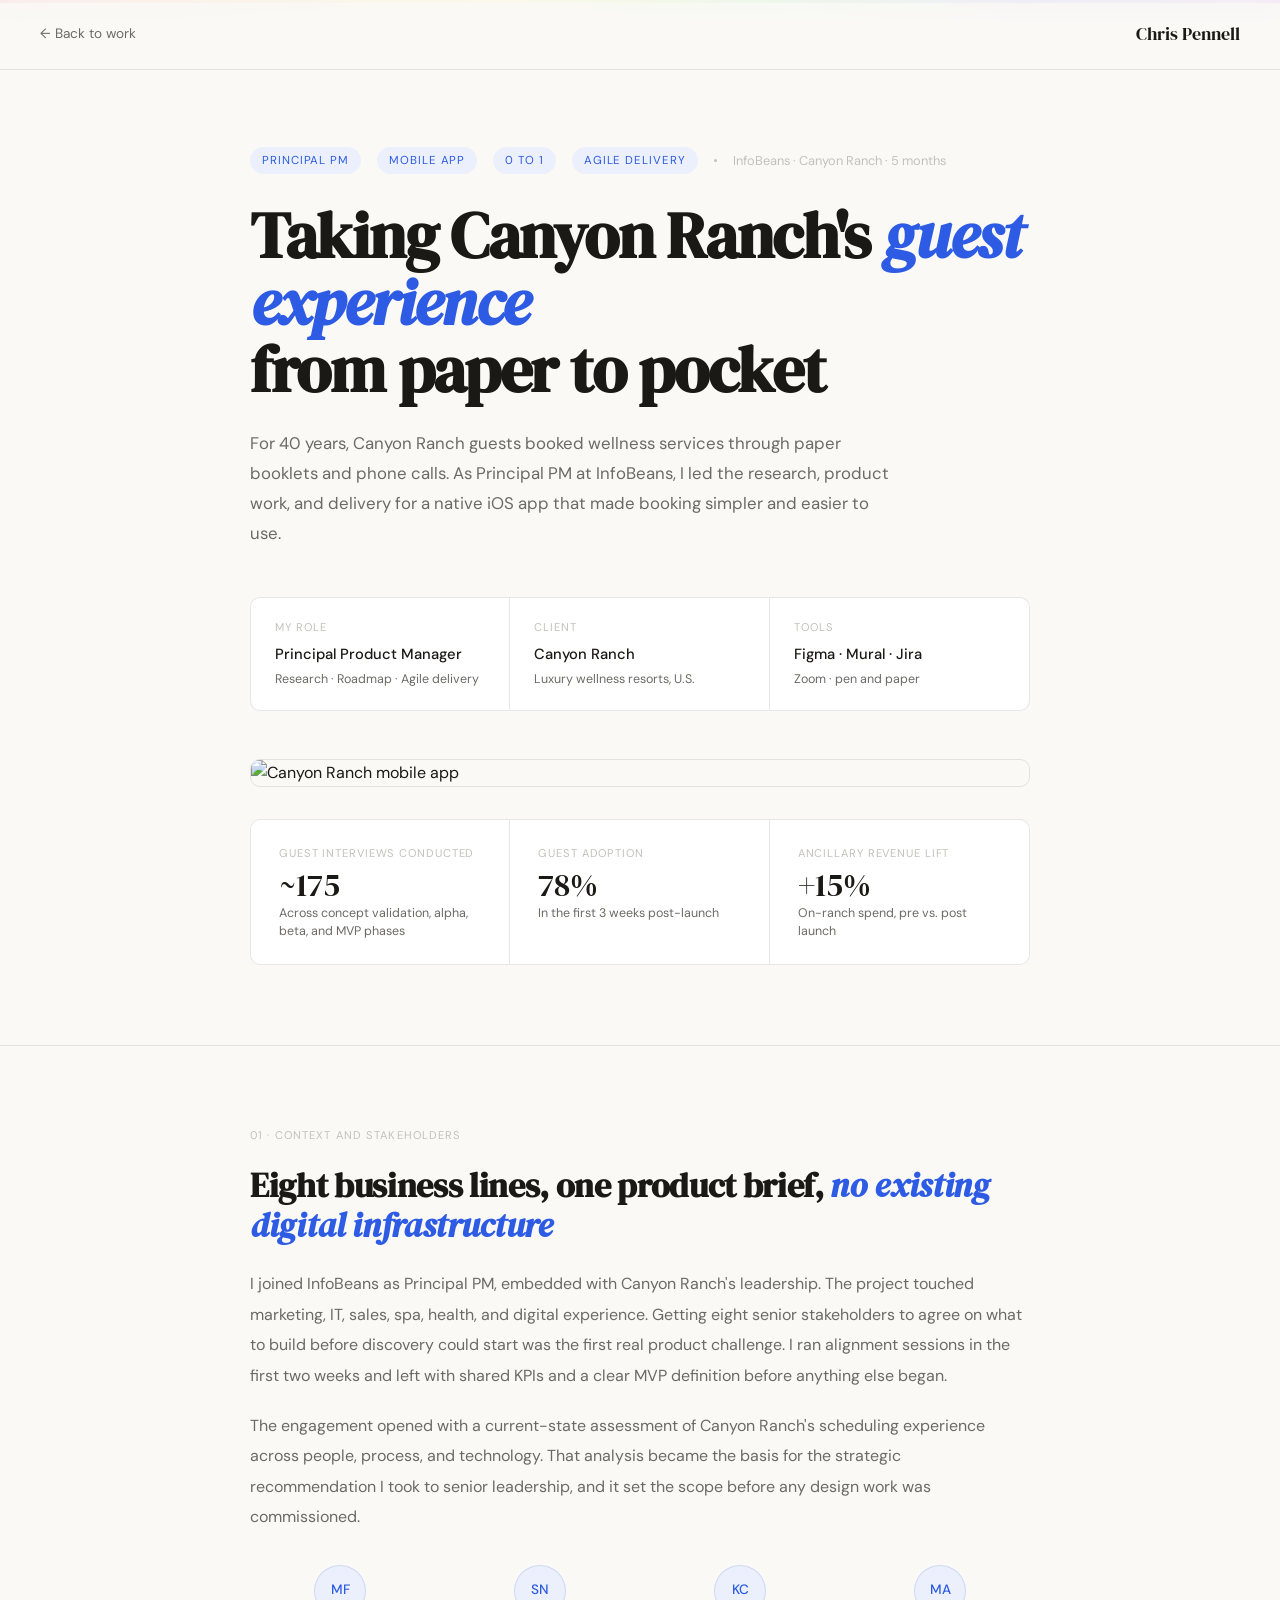
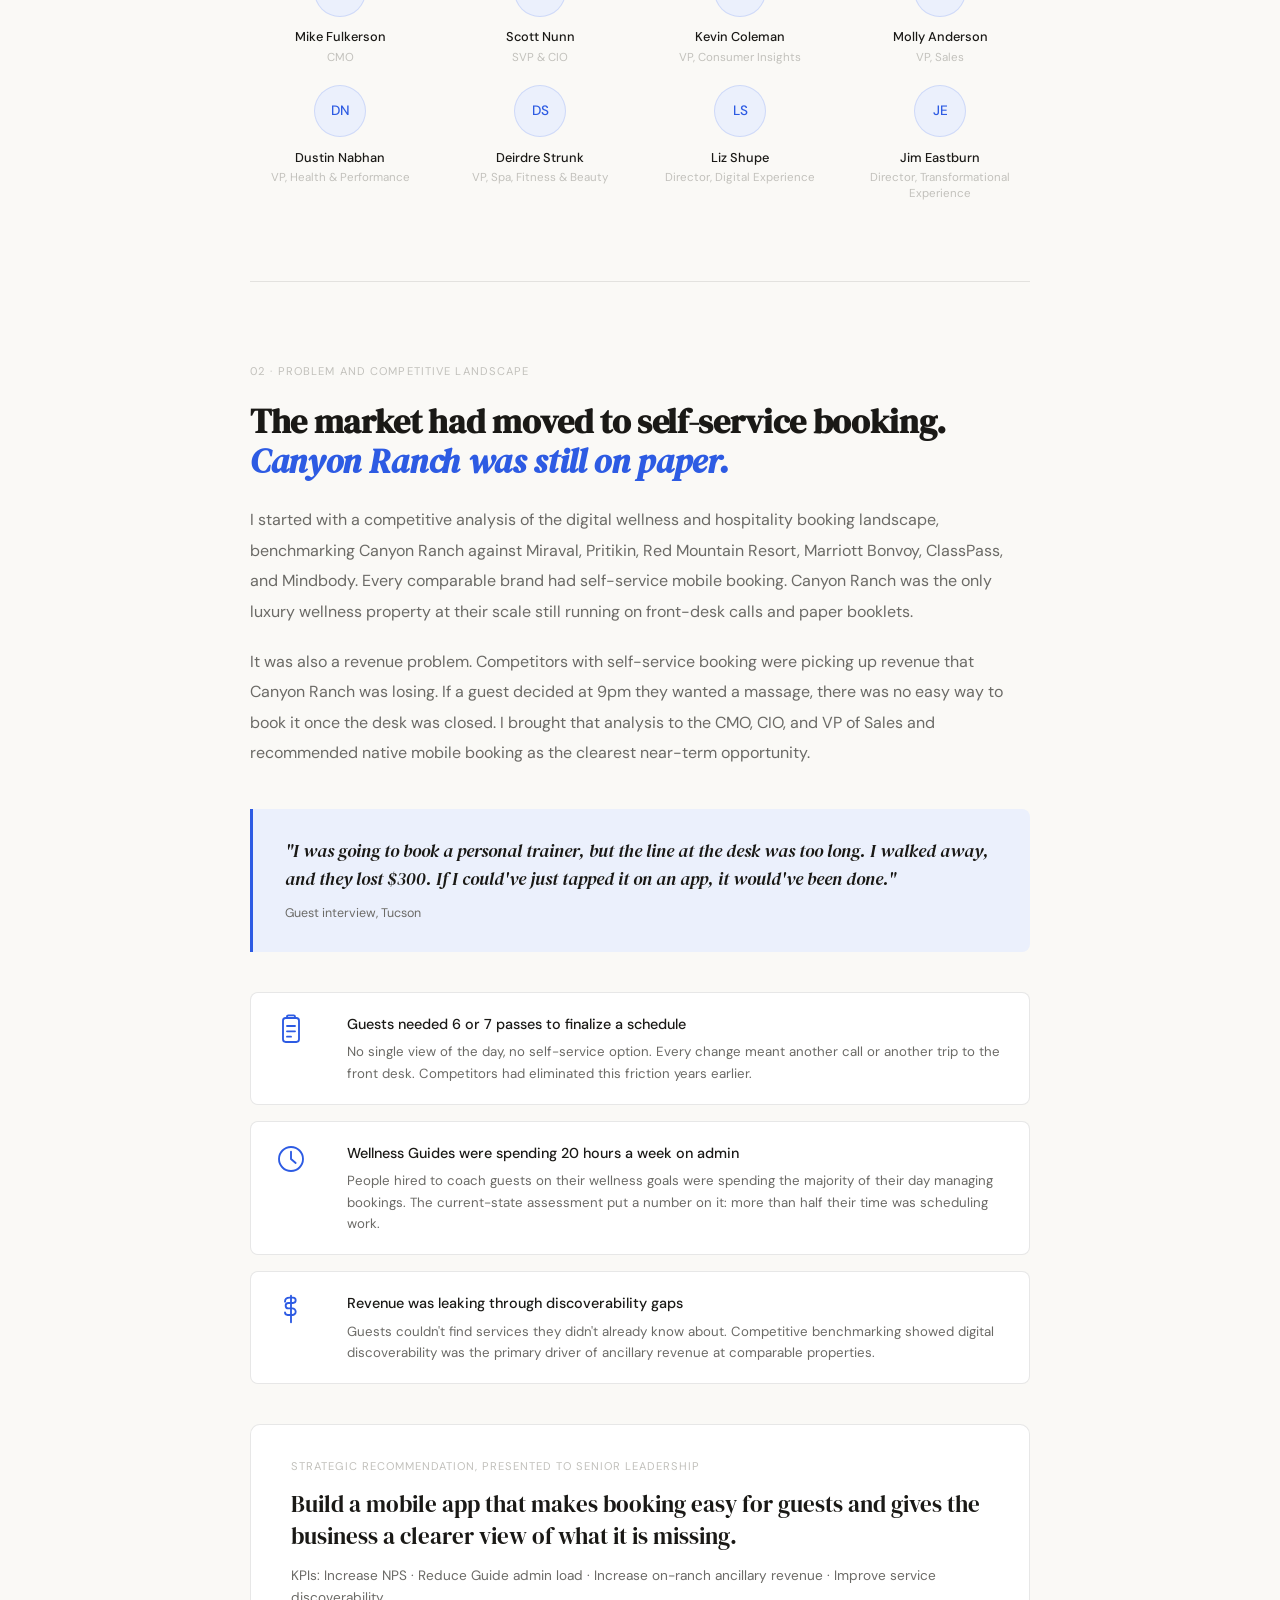
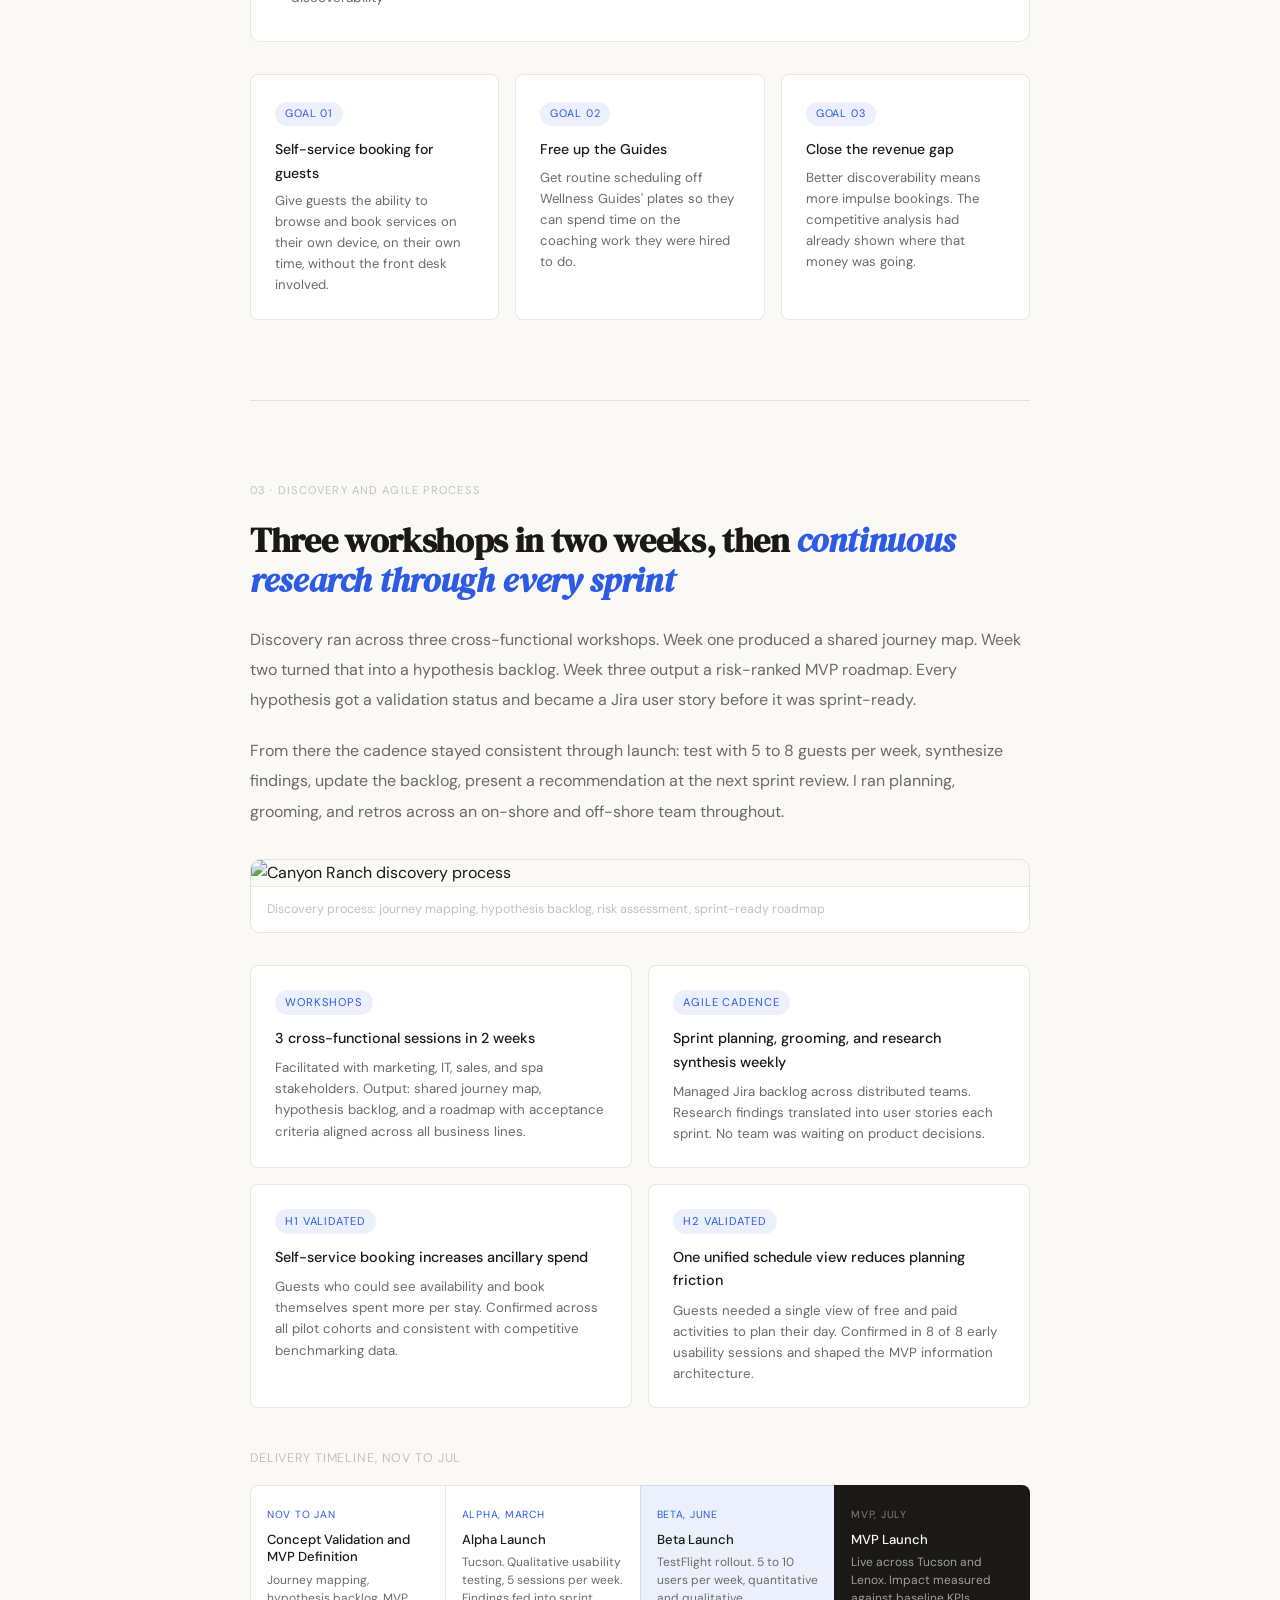
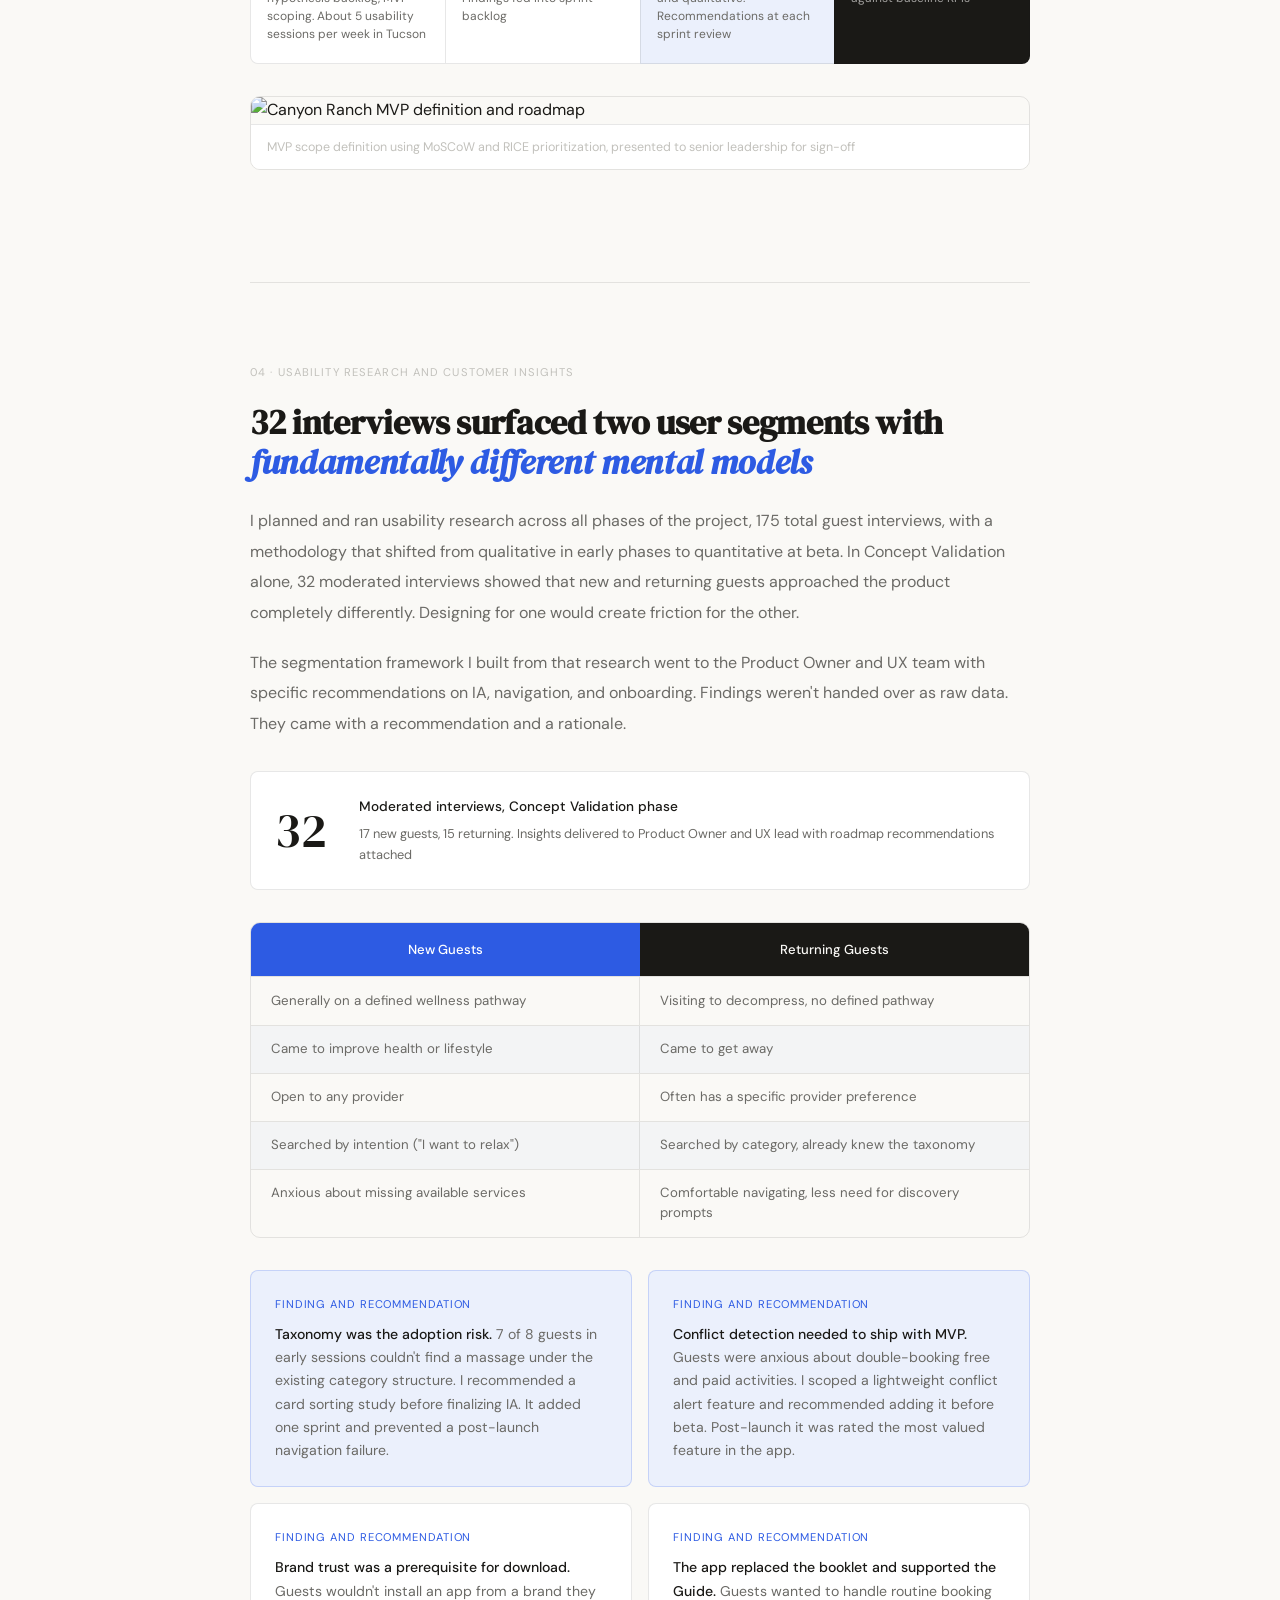
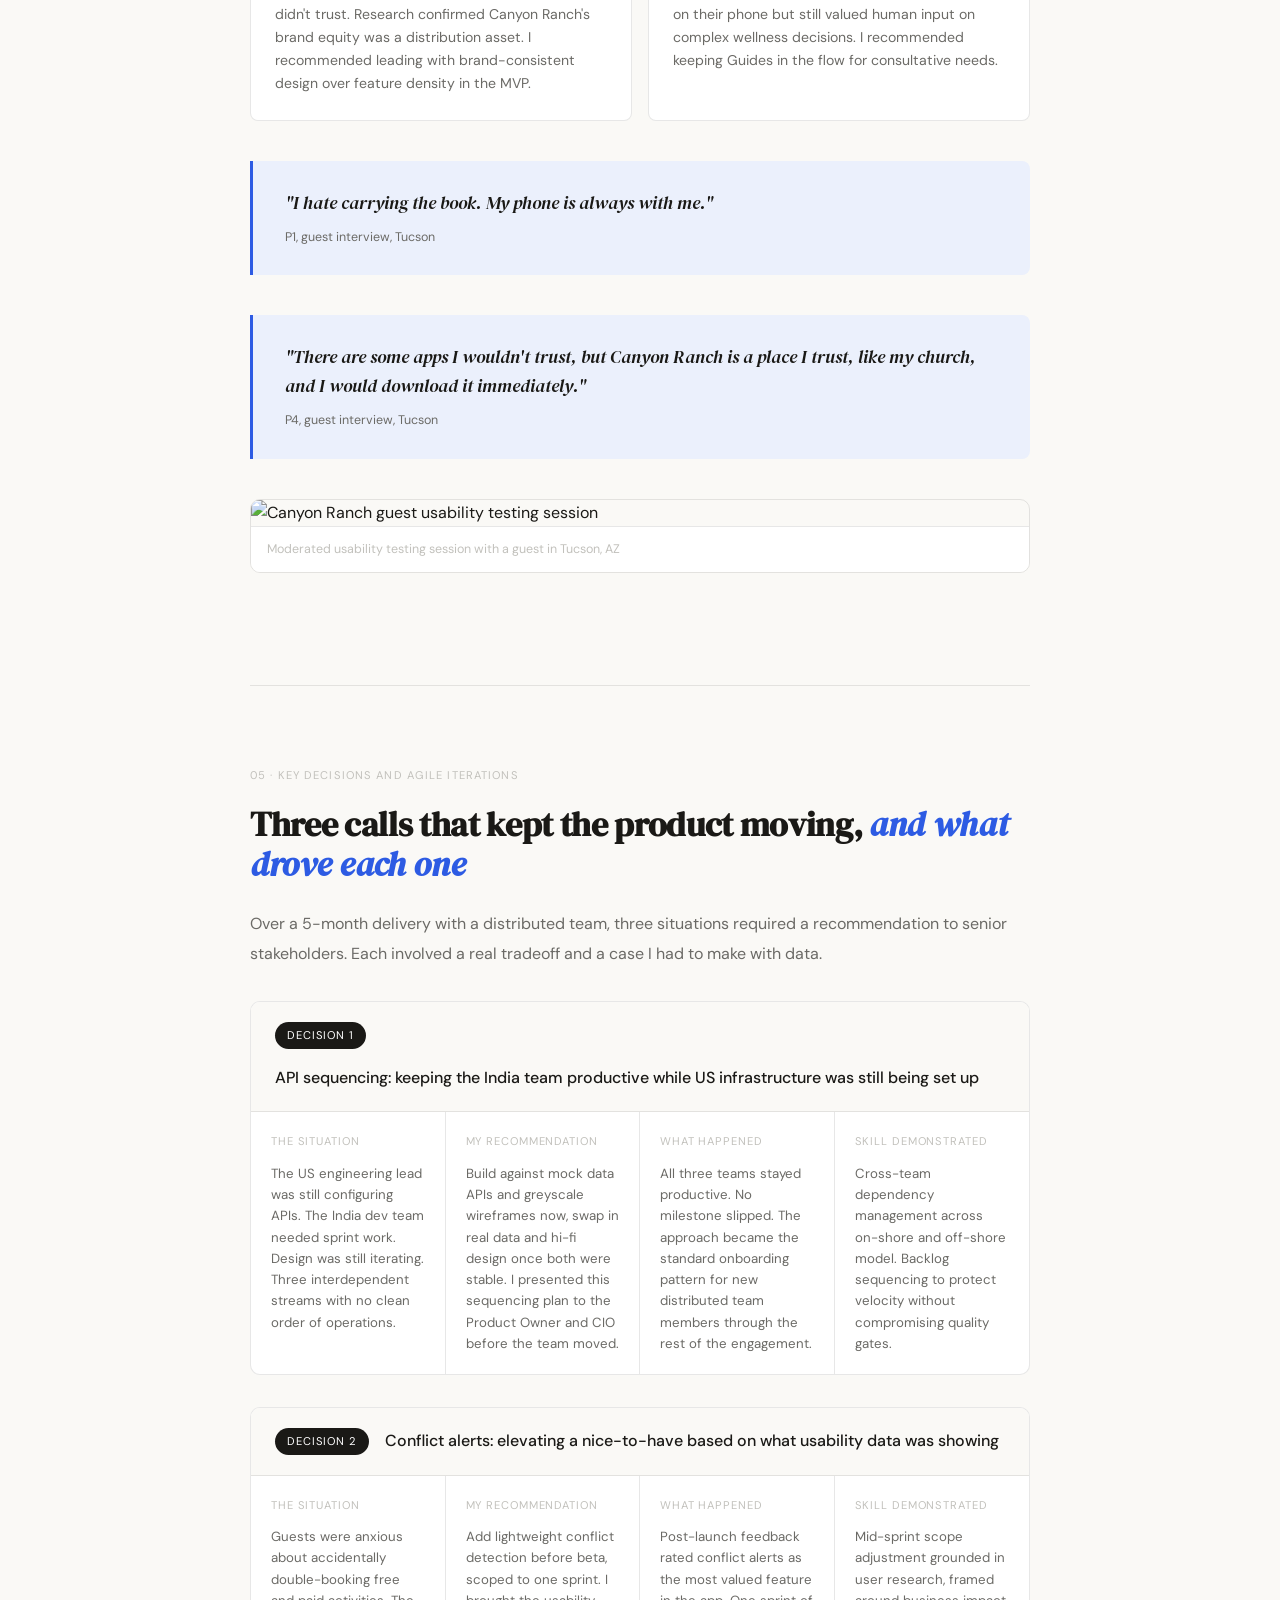
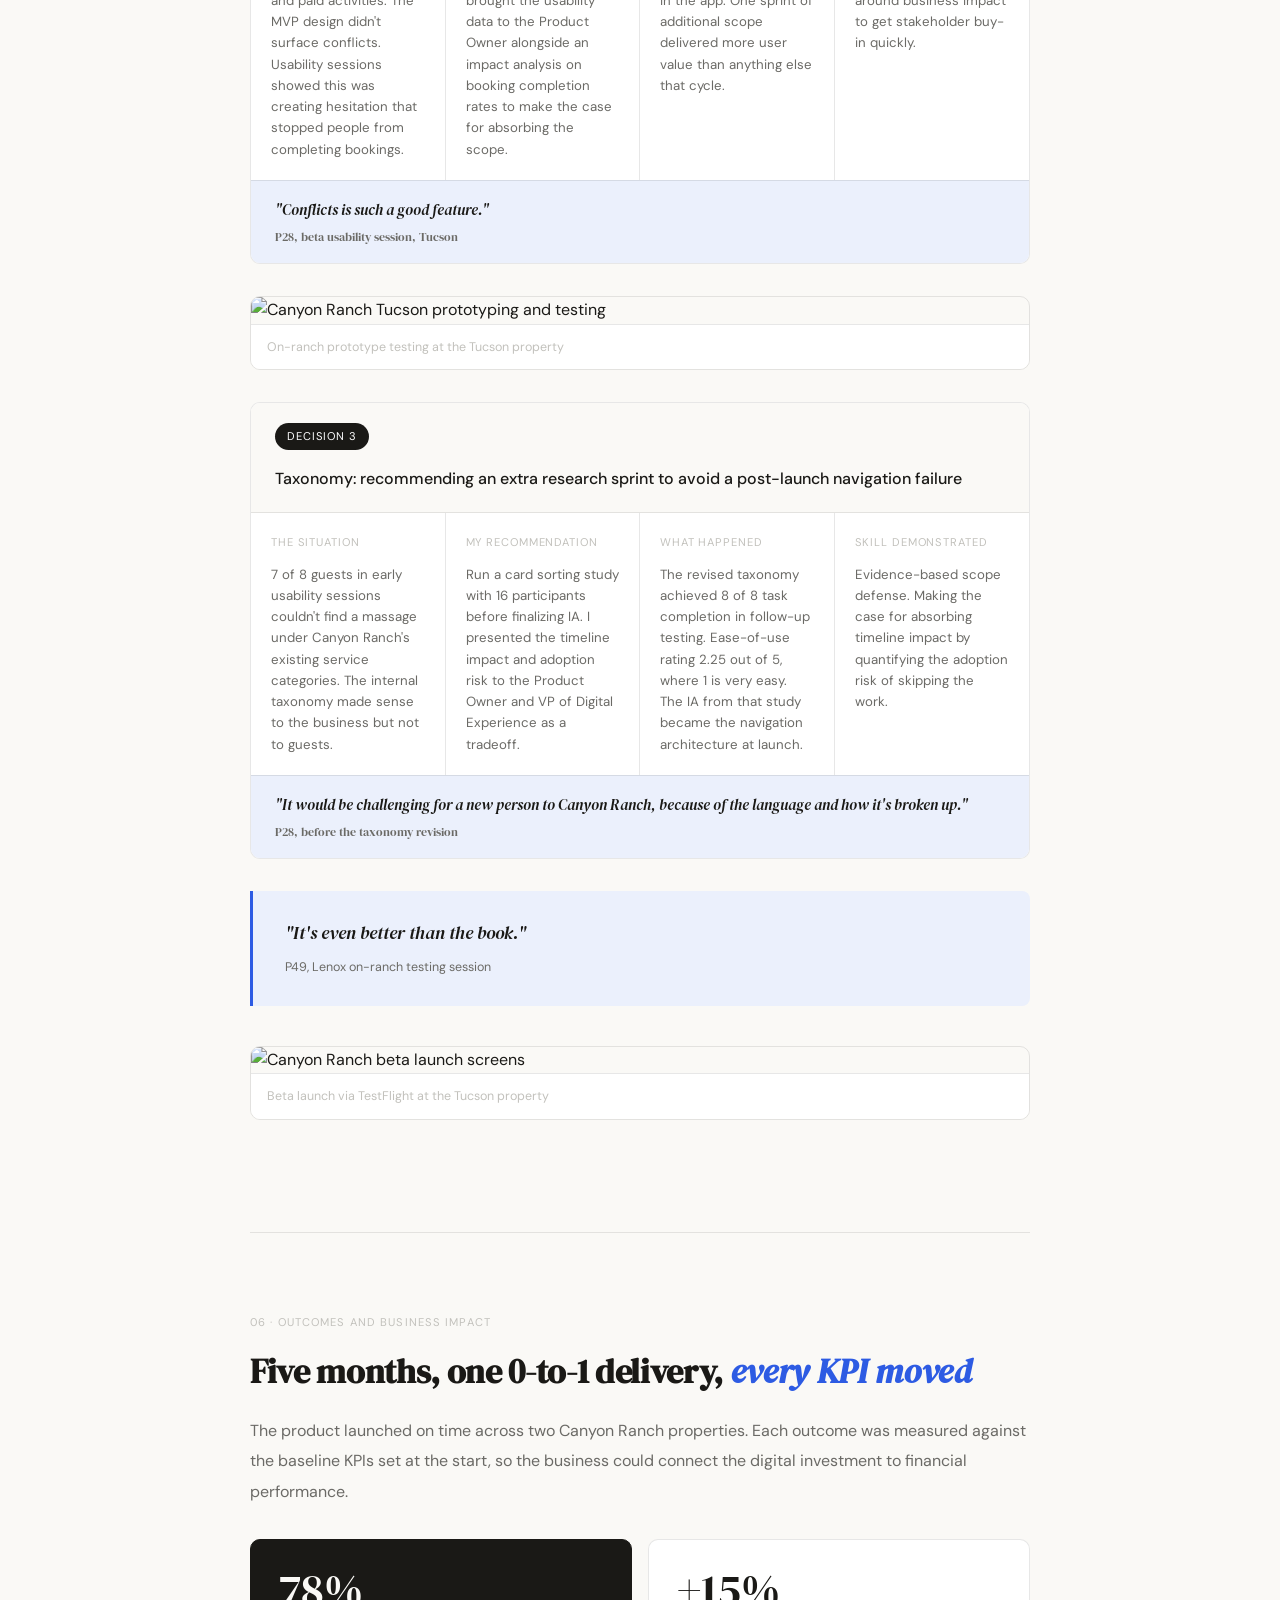
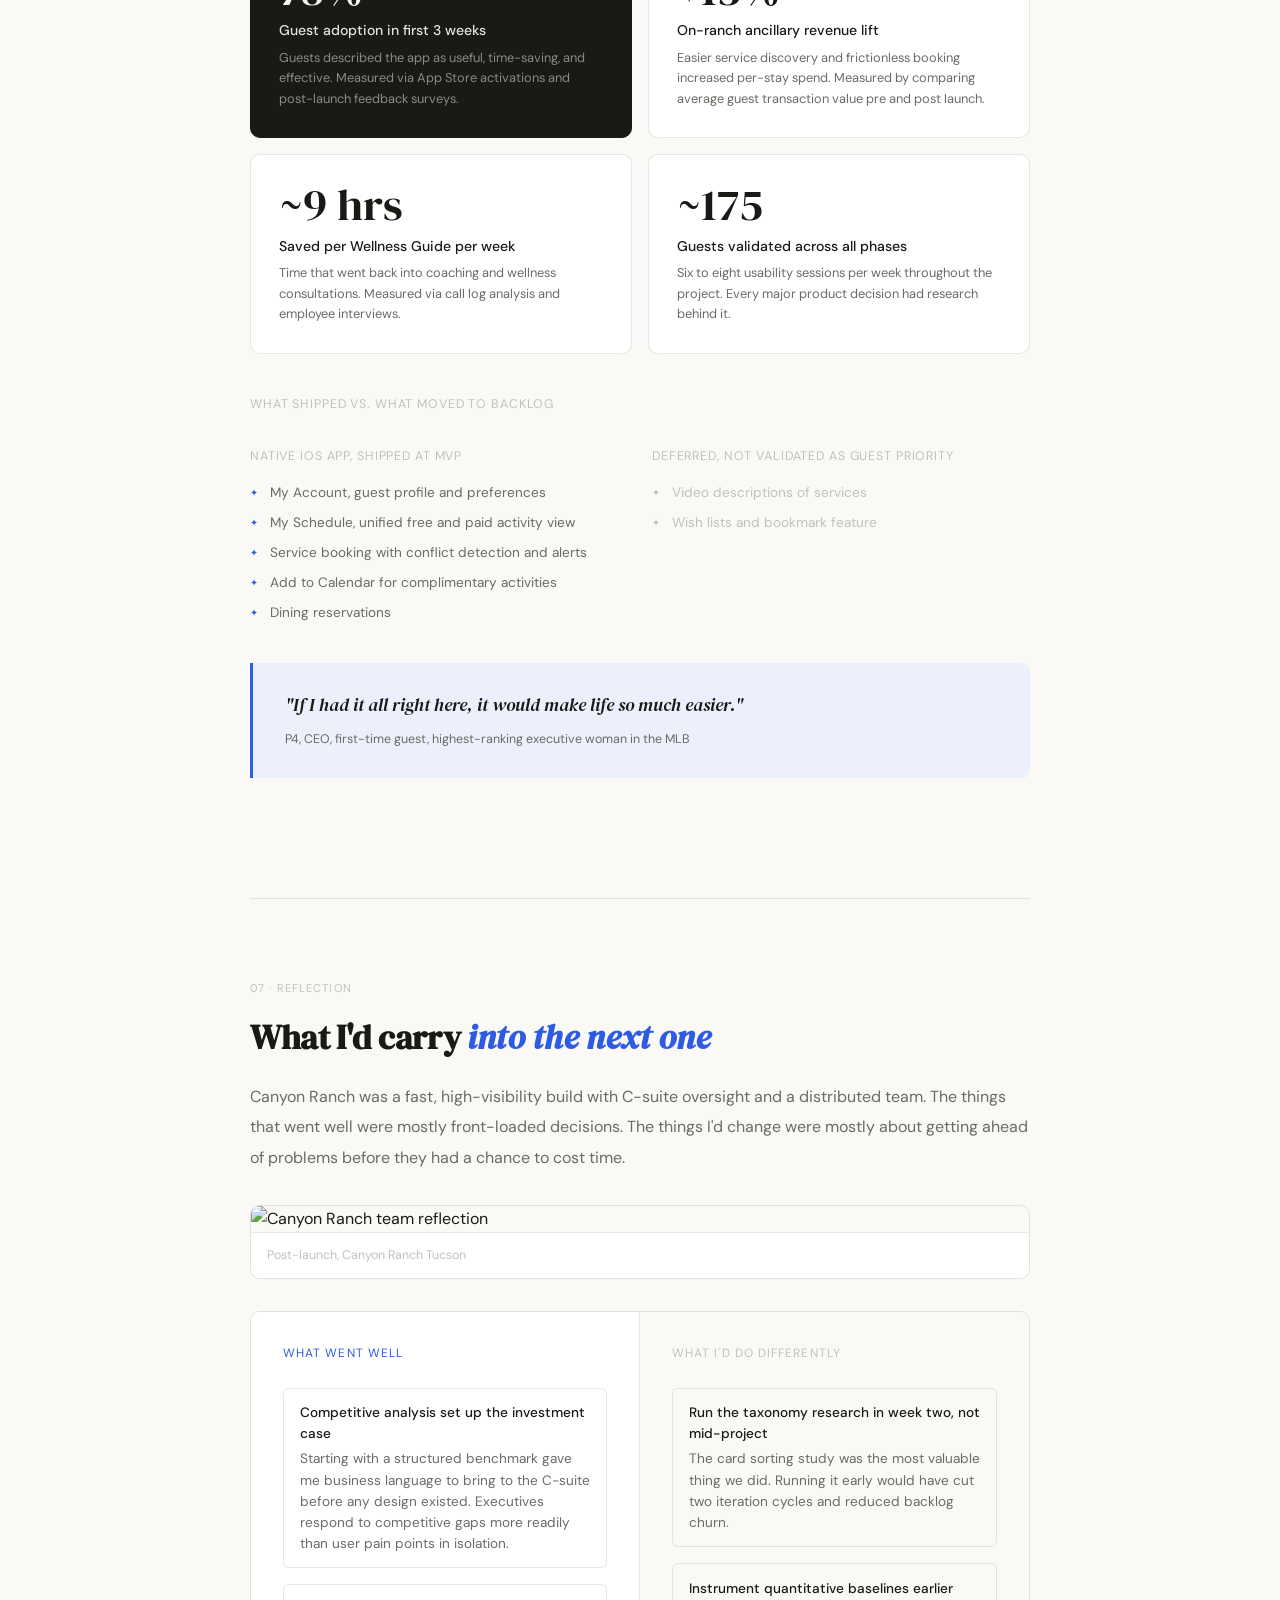
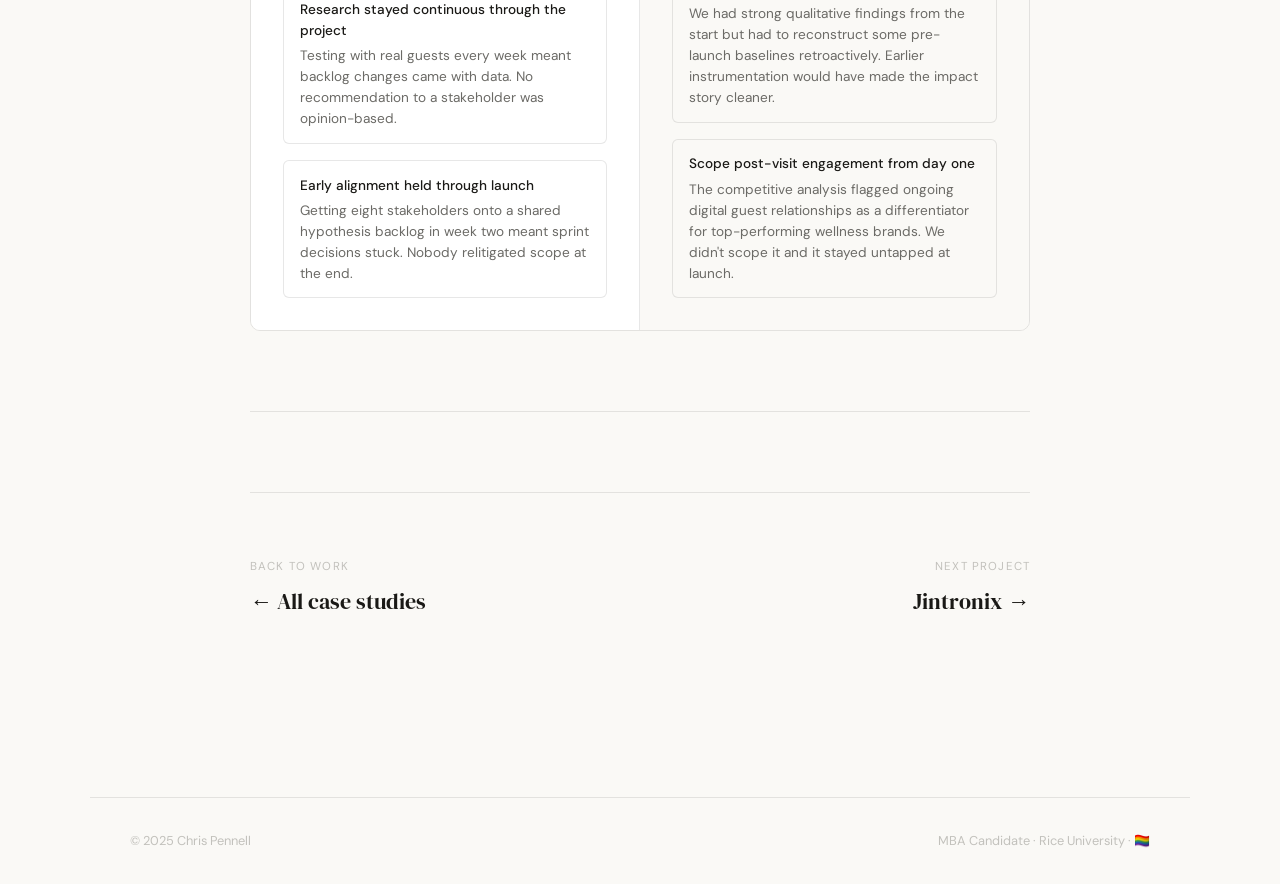
==== commit a41c6c1d: "Revise portfolio copy tone across site" ====
--- a/canyon-ranch.html
+++ b/canyon-ranch.html
@@ -4,6 +4,7 @@
 <meta charset="UTF-8">
 <meta name="viewport" content="width=device-width, initial-scale=1.0">
 <title>Canyon Ranch | Chris Pennell</title>
+<link rel="icon" href="favicon.svg" type="image/svg+xml">
 <link rel="preconnect" href="https://fonts.googleapis.com">
 <link rel="preconnect" href="https://fonts.gstatic.com" crossorigin>
 <link href="https://fonts.googleapis.com/css2?family=DM+Serif+Display:ital@0;1&family=DM+Sans:wght@300;400;500&display=swap" rel="stylesheet">
@@ -200,7 +201,7 @@
       Taking Canyon Ranch's <em>guest experience</em><br>from paper to pocket
     </h1>
     <p class="case-subtitle fade-in" style="transition-delay:0.14s">
-      For 40 years, Canyon Ranch guests navigated wellness with paper booklets and phone calls. As Principal PM at InfoBeans, I led competitive analysis, usability research, and agile delivery across a distributed team to build a native iOS app that replaced analog scheduling with a booking experience guests actually used.
+      For 40 years, Canyon Ranch guests booked wellness services through paper booklets and phone calls. As Principal PM at InfoBeans, I led the research, product work, and delivery for a native iOS app that made booking simpler and easier to use.
     </p>
     <div class="role-strip fade-in" style="transition-delay:0.18s">
       <div class="role-cell">
@@ -273,7 +274,7 @@
         I started with a competitive analysis of the digital wellness and hospitality booking landscape, benchmarking Canyon Ranch against Miraval, Pritikin, Red Mountain Resort, Marriott Bonvoy, ClassPass, and Mindbody. Every comparable brand had self-service mobile booking. Canyon Ranch was the only luxury wellness property at their scale still running on front-desk calls and paper booklets.
       </p>
       <p class="body-text">
-        The gap wasn't just operational. Competitors with self-service booking captured impulse revenue that front-desk models structurally miss. A guest who decides at 9pm that they want a massage has no good option when the desk is closed. I brought this analysis to the CMO, CIO, and VP of Sales and recommended native mobile booking as the clearest near-term ROI on the table.
+        It was also a revenue problem. Competitors with self-service booking were picking up revenue that Canyon Ranch was losing. If a guest decided at 9pm they wanted a massage, there was no easy way to book it once the desk was closed. I brought that analysis to the CMO, CIO, and VP of Sales and recommended native mobile booking as the clearest near-term opportunity.
       </p>
 
       <div class="pull-quote">
@@ -325,7 +326,7 @@
 
       <div class="vision-block">
         <div class="vision-label">Strategic Recommendation, Presented to Senior Leadership</div>
-        <div class="vision-statement">How might we build a mobile app that makes booking easy enough that guests actually use it, and gives the business real visibility into what they're missing?</div>
+        <div class="vision-statement">Build a mobile app that makes booking easy for guests and gives the business a clearer view of what it is missing.</div>
         <div class="vision-goals">KPIs: Increase NPS · Reduce Guide admin load · Increase on-ranch ancillary revenue · Improve service discoverability</div>
       </div>
 
@@ -338,7 +339,7 @@
         <div class="objective-card">
           <div class="objective-num">Goal 02</div>
           <div class="objective-title">Free up the Guides</div>
-          <div class="objective-desc">Get routine scheduling off Wellness Guides' plates so they can spend time on the coaching work they were actually hired for.</div>
+          <div class="objective-desc">Get routine scheduling off Wellness Guides' plates so they can spend time on the coaching work they were hired to do.</div>
         </div>
         <div class="objective-card">
           <div class="objective-num">Goal 03</div>
@@ -478,7 +479,7 @@
         </div>
         <div class="insight-card">
           <div class="insight-label">Finding and Recommendation</div>
-          <div class="insight-text"><strong>The app replaced the booklet, not the Guide.</strong> Guests wanted to handle routine booking on their phone but still valued human input on complex wellness decisions. I recommended keeping Guides in the flow for consultative needs rather than removing them.</div>
+          <div class="insight-text"><strong>The app replaced the booklet and supported the Guide.</strong> Guests wanted to handle routine booking on their phone but still valued human input on complex wellness decisions. I recommended keeping Guides in the flow for consultative needs.</div>
         </div>
       </div>
 
@@ -502,7 +503,7 @@
       <div class="section-eyebrow">05 · Key Decisions and Agile Iterations</div>
       <h2 class="section-heading">Three calls that kept the product moving, <em>and what drove each one</em></h2>
       <p class="body-text">
-        Over a 5-month delivery with a distributed team, three situations required a recommendation to senior stakeholders rather than just a product decision. Each involved a real tradeoff and a case I had to make with data.
+        Over a 5-month delivery with a distributed team, three situations required a recommendation to senior stakeholders. Each involved a real tradeoff and a case I had to make with data.
       </p>
 
       <div class="challenge-card">
@@ -573,7 +574,7 @@
           </div>
           <div class="challenge-col">
             <div class="challenge-col-title">My recommendation</div>
-            <p>Run a card sorting study with 16 participants before finalizing IA. I presented the timeline impact and adoption risk to the Product Owner and VP of Digital Experience as a tradeoff, not just a research request.</p>
+            <p>Run a card sorting study with 16 participants before finalizing IA. I presented the timeline impact and adoption risk to the Product Owner and VP of Digital Experience as a tradeoff.</p>
           </div>
           <div class="challenge-col">
             <div class="challenge-col-title">What happened</div>
@@ -678,7 +679,7 @@
               Starting with a structured benchmark gave me business language to bring to the C-suite before any design existed. Executives respond to competitive gaps more readily than user pain points in isolation.
             </div>
             <div class="reflection-item">
-              <strong>Research stayed continuous, not just front-loaded</strong>
+              <strong>Research stayed continuous through the project</strong>
               Testing with real guests every week meant backlog changes came with data. No recommendation to a stakeholder was opinion-based.
             </div>
             <div class="reflection-item">
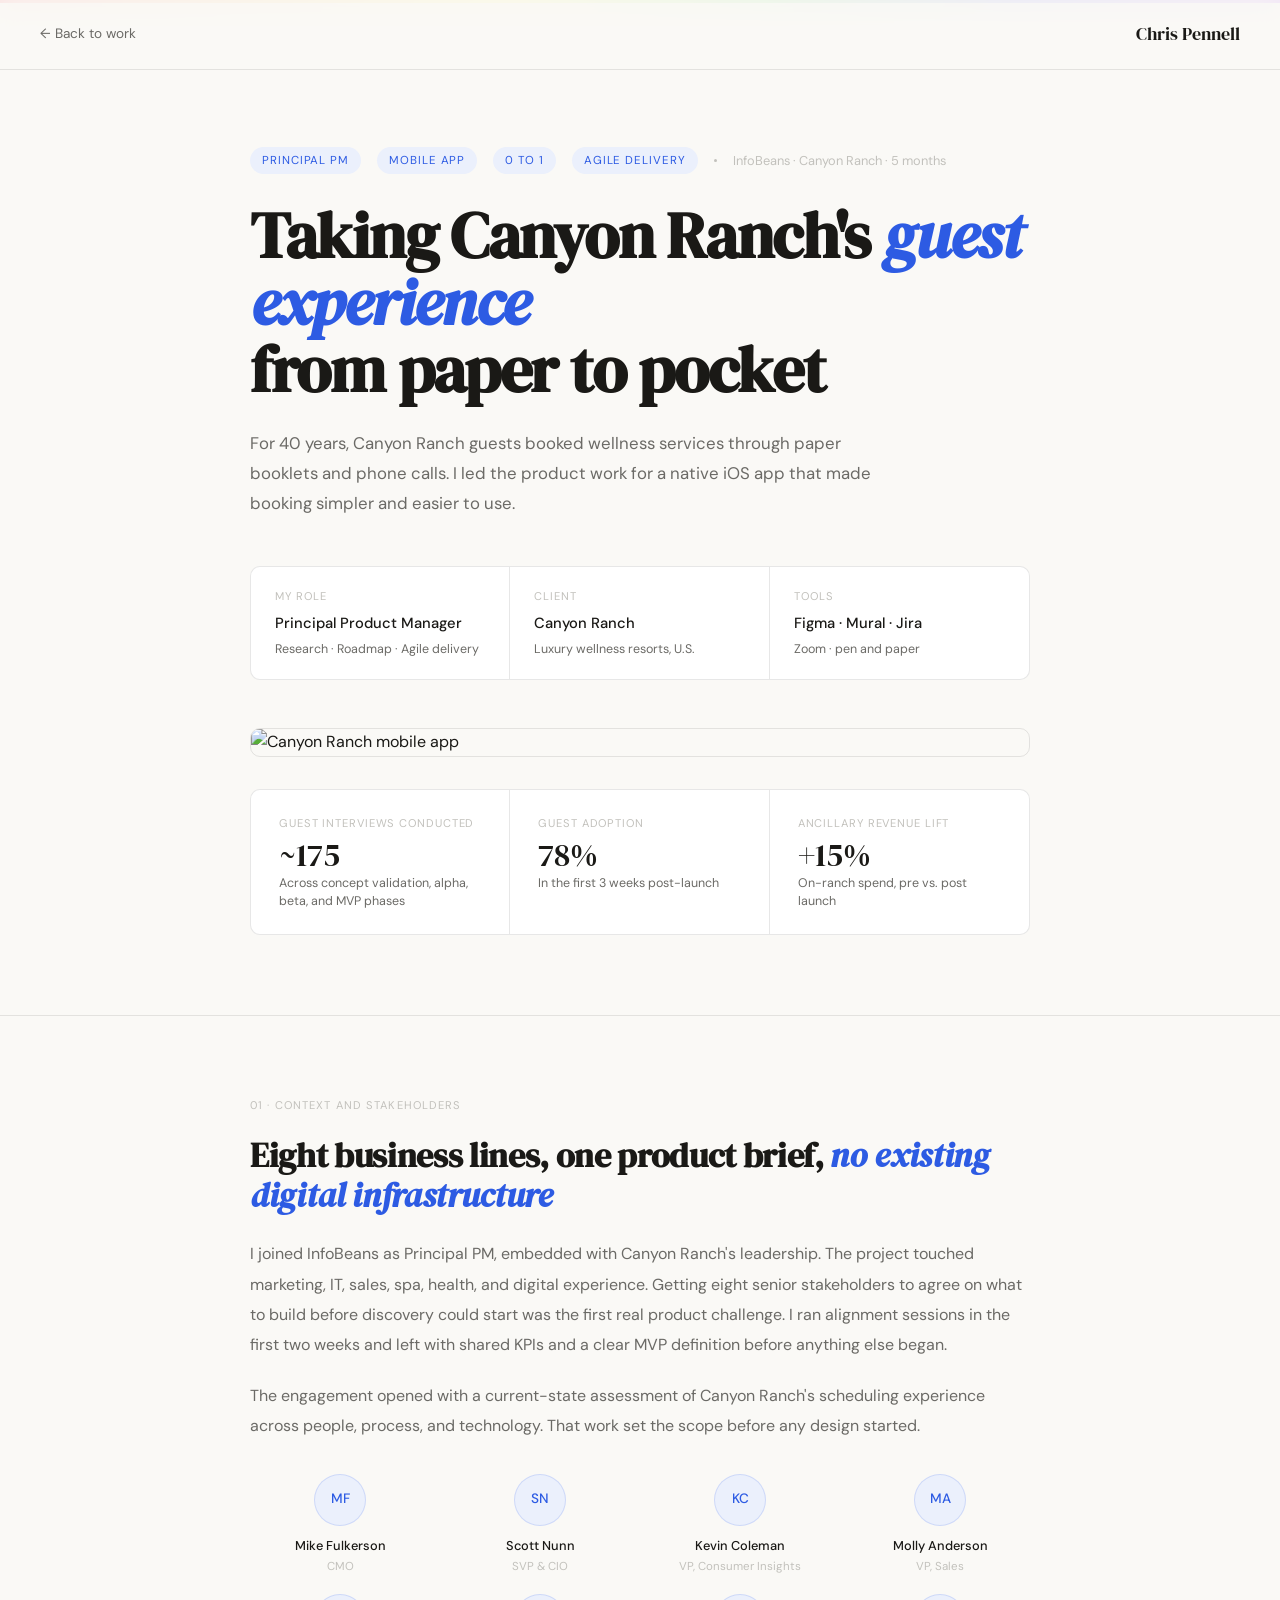
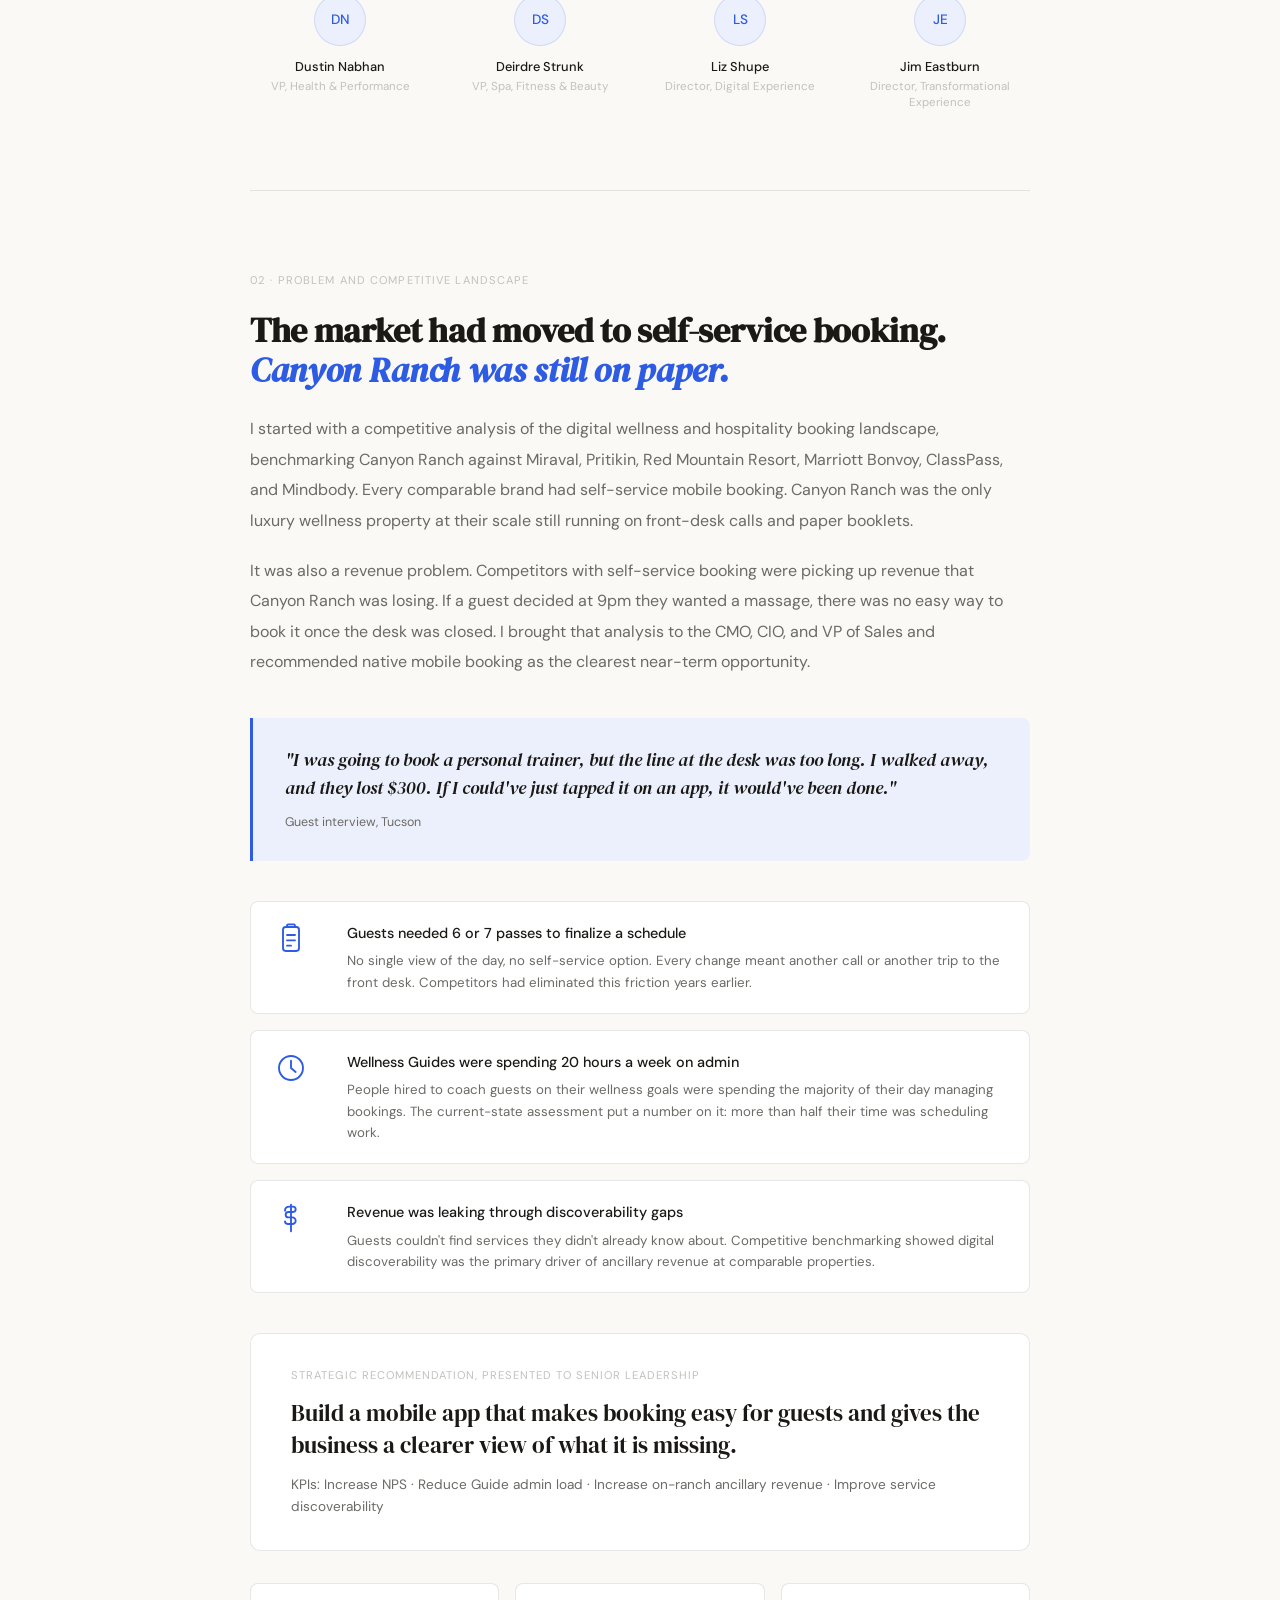
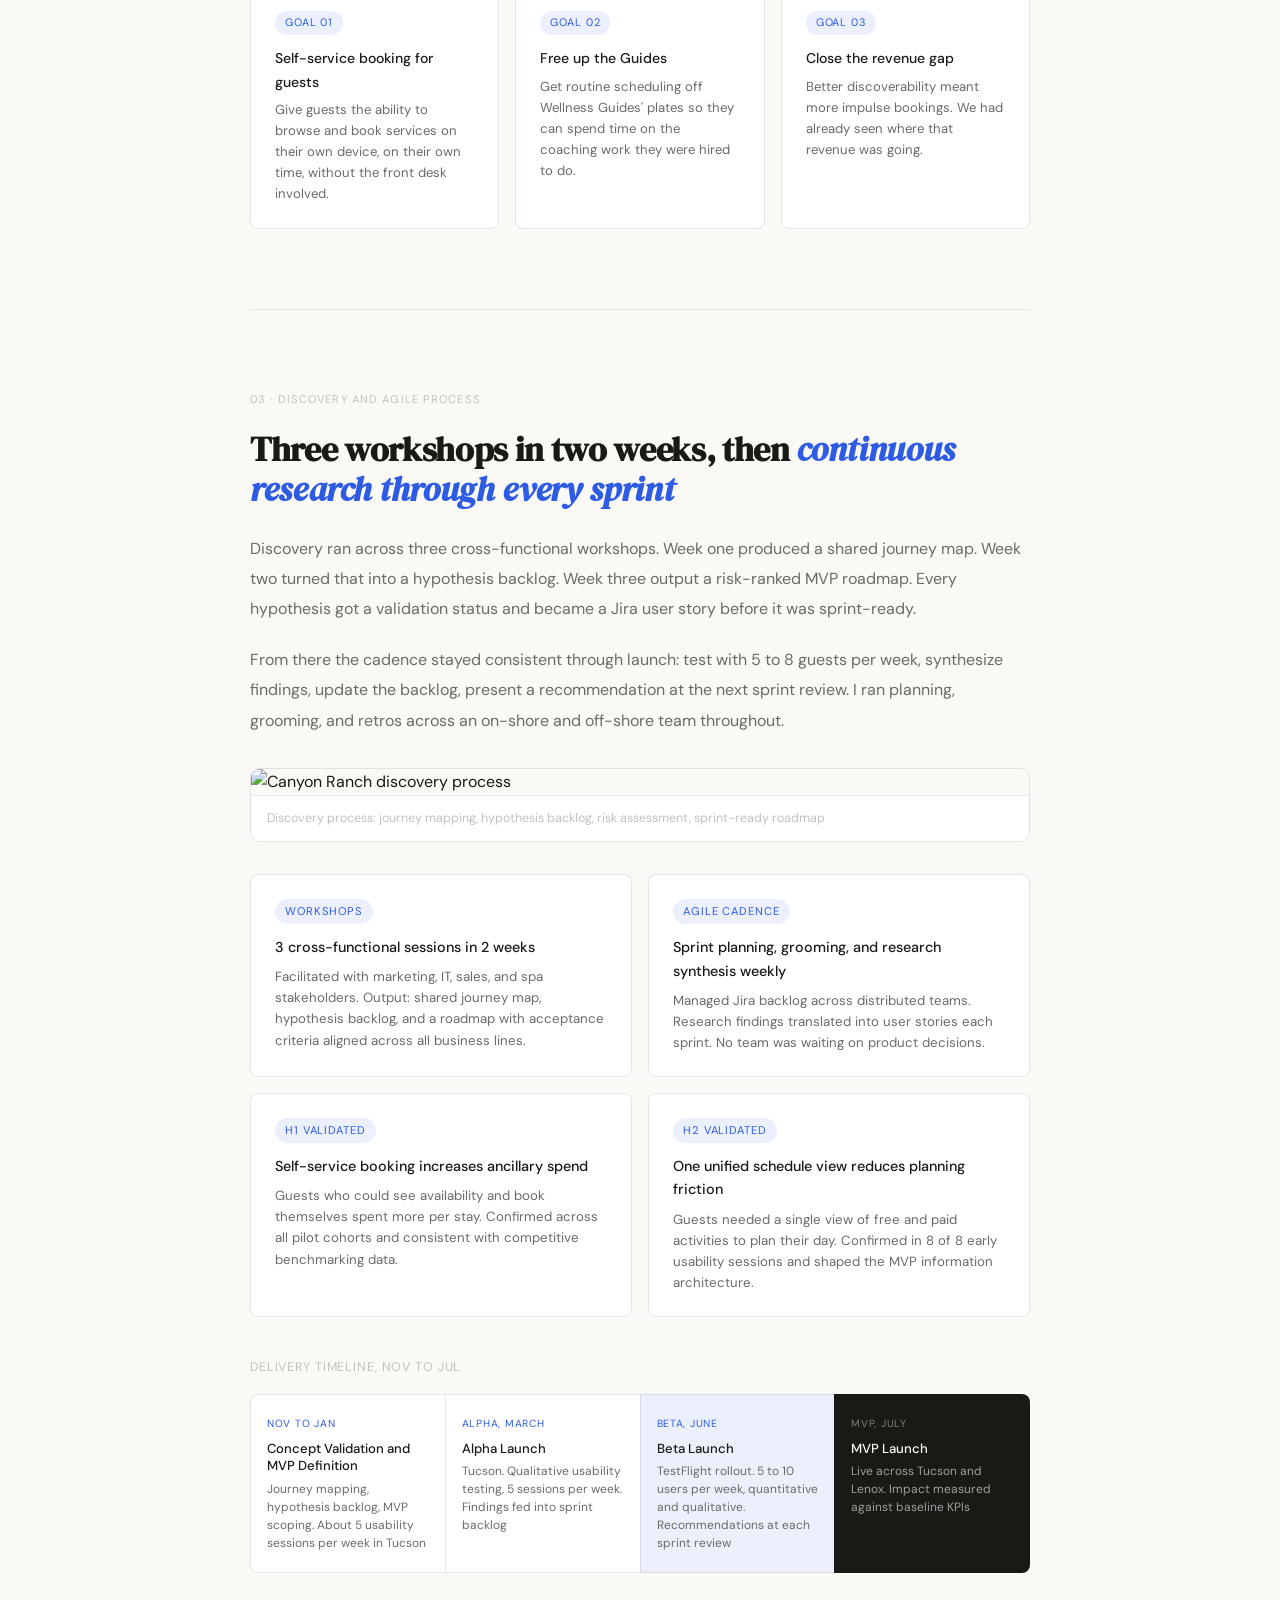
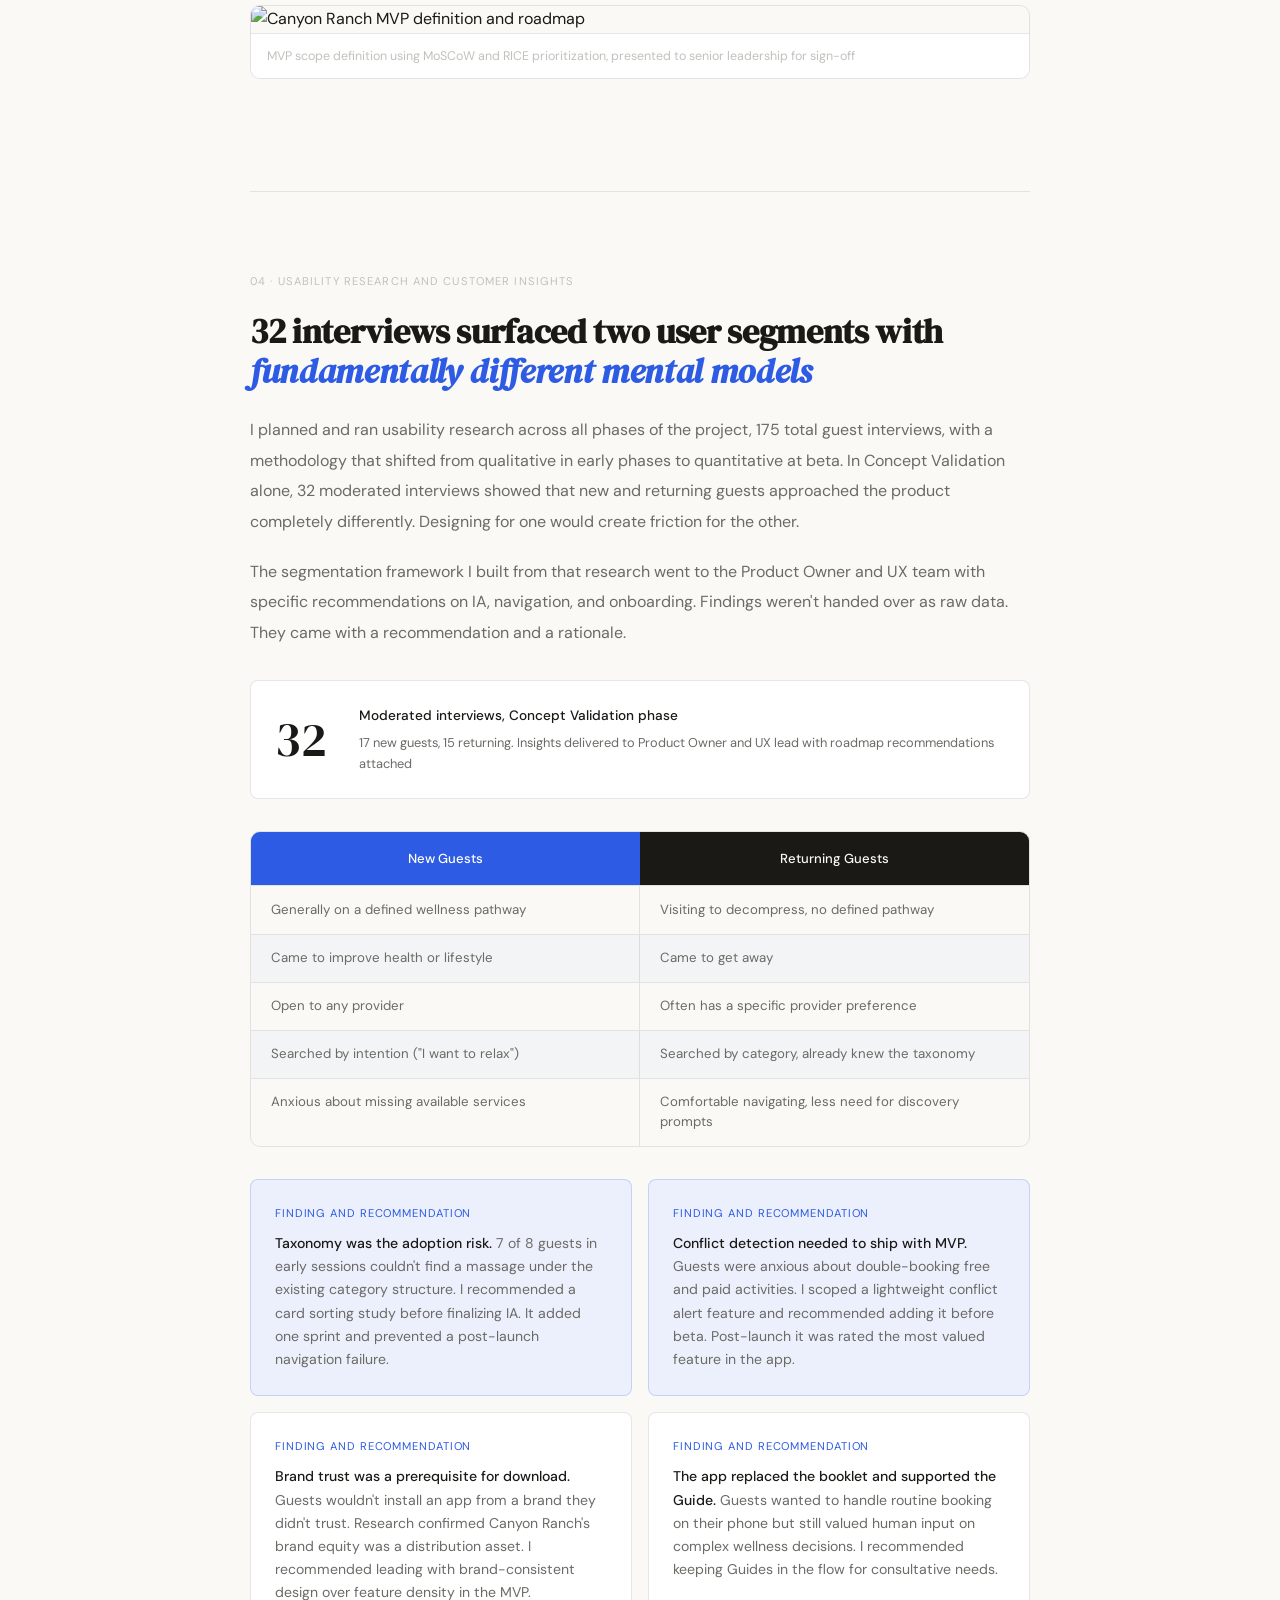
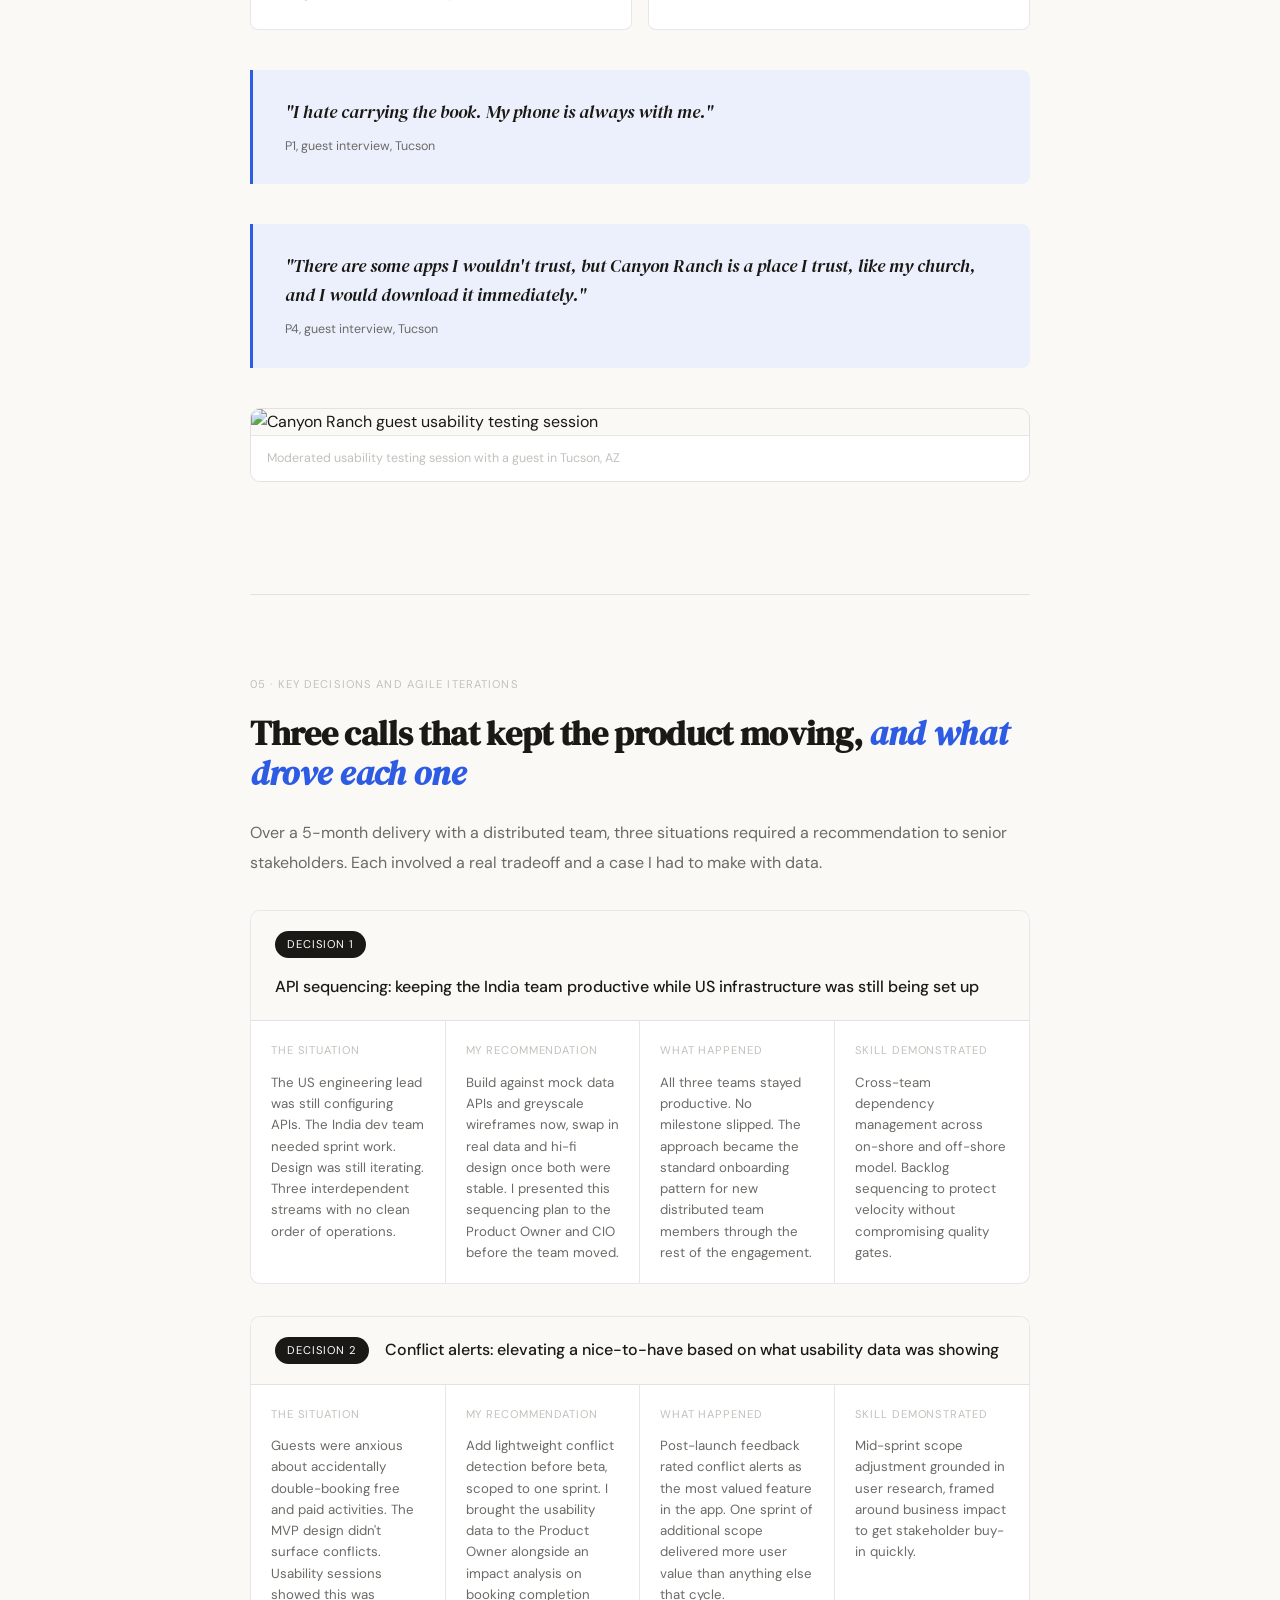
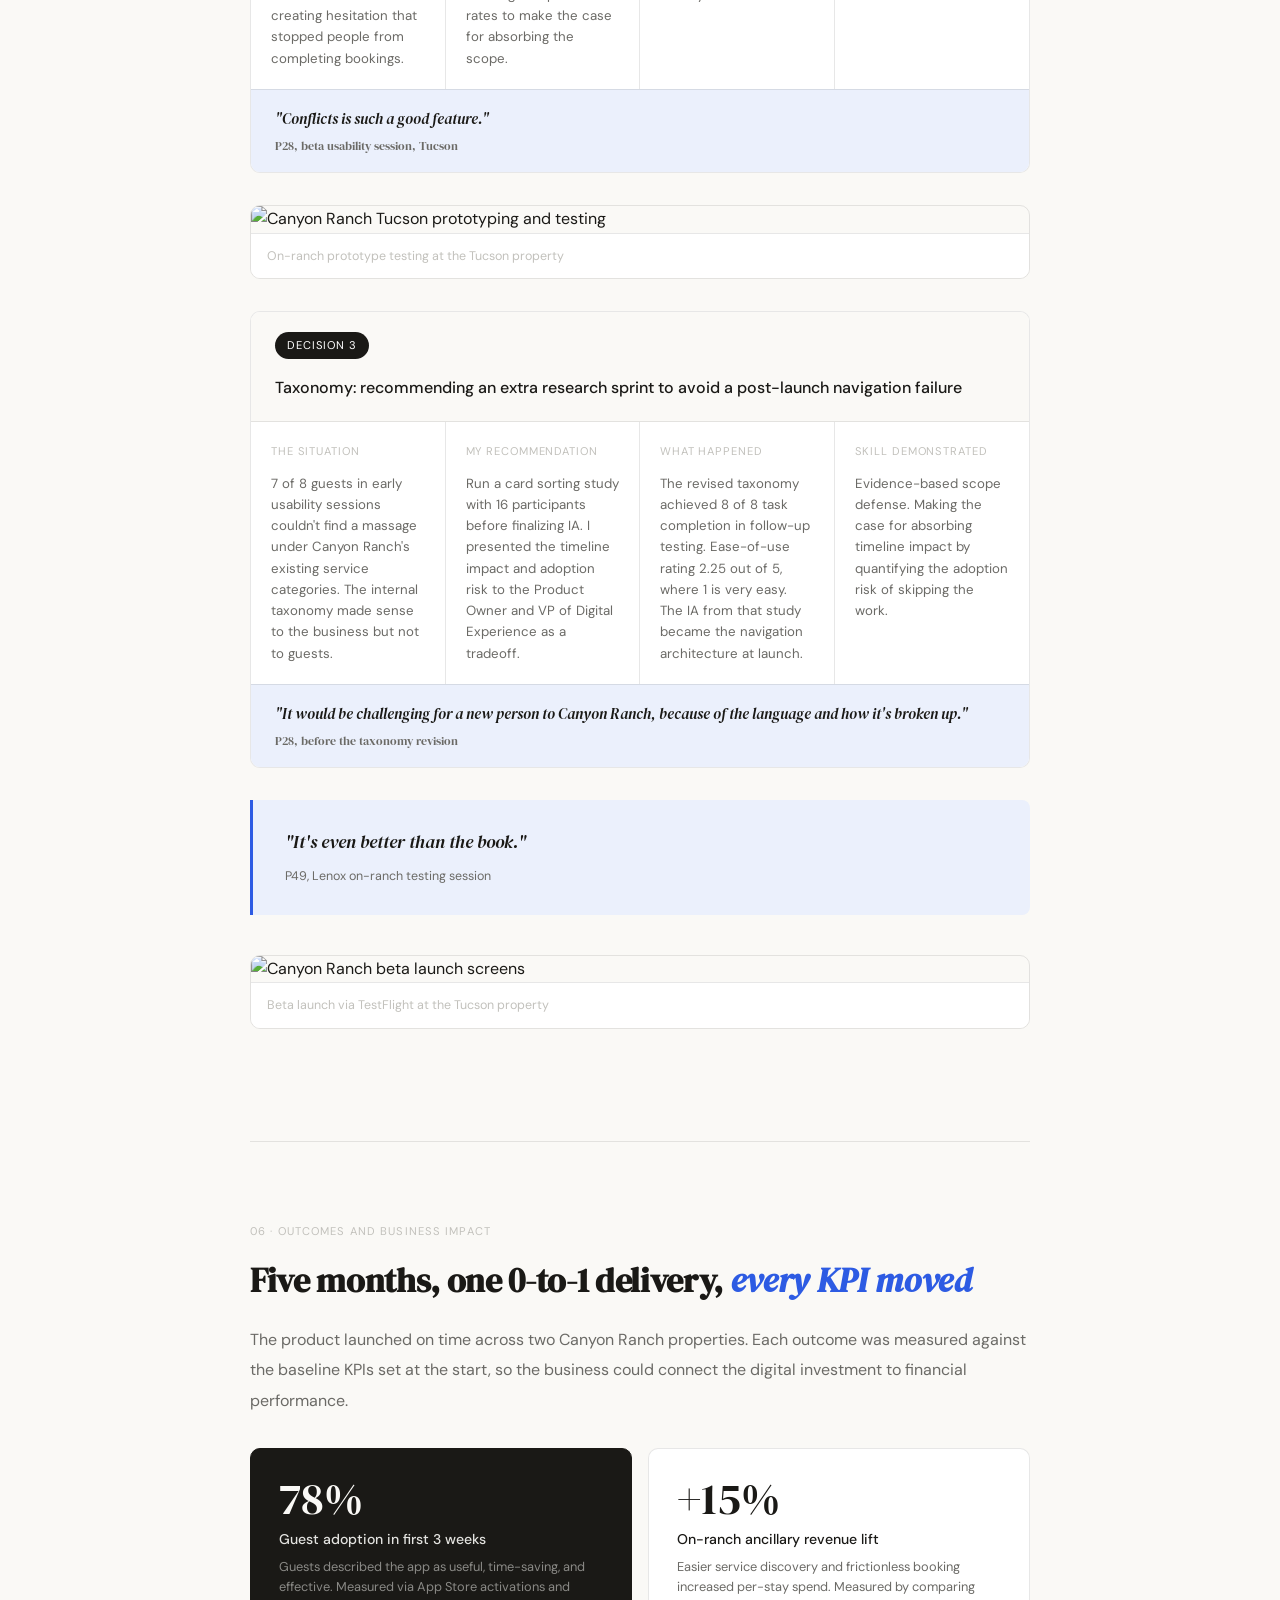
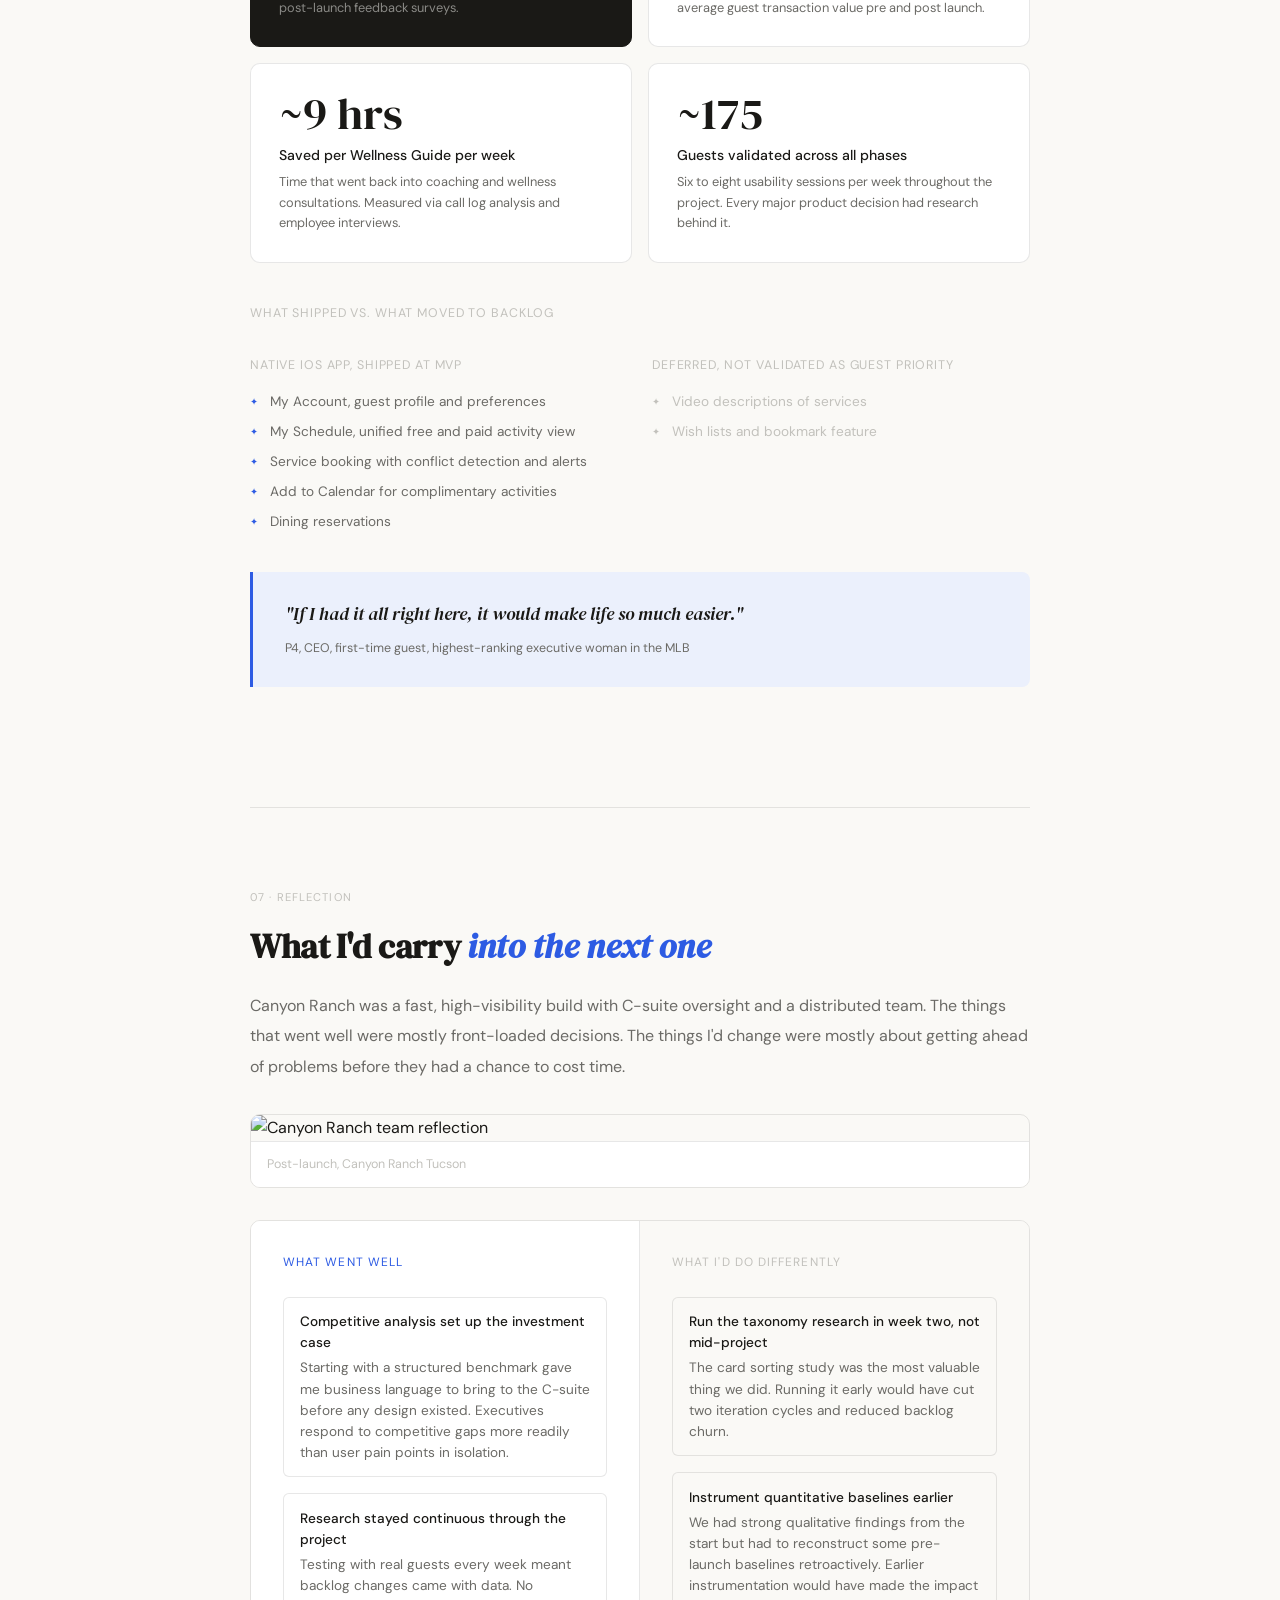
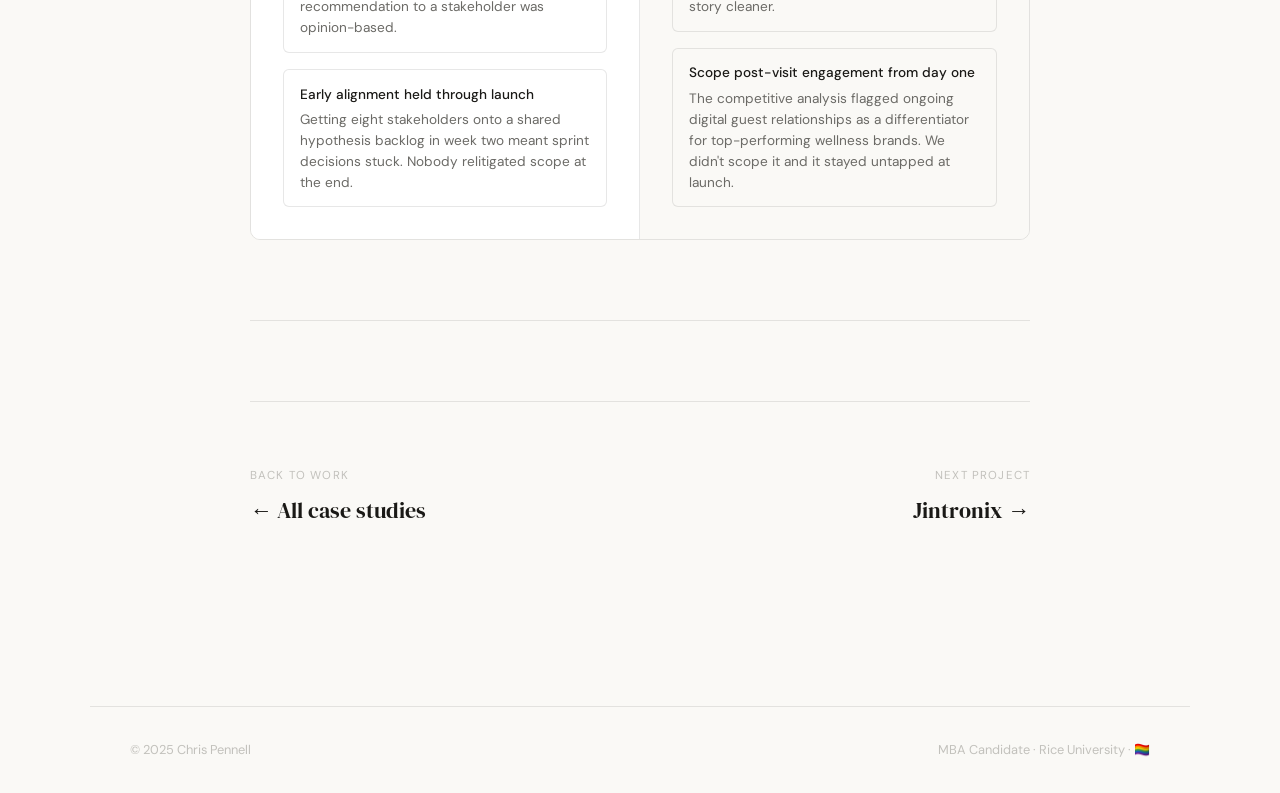
==== commit 86206af7: "Tighten repeated ideas in case studies" ====
--- a/canyon-ranch.html
+++ b/canyon-ranch.html
@@ -201,7 +201,7 @@
       Taking Canyon Ranch's <em>guest experience</em><br>from paper to pocket
     </h1>
     <p class="case-subtitle fade-in" style="transition-delay:0.14s">
-      For 40 years, Canyon Ranch guests booked wellness services through paper booklets and phone calls. As Principal PM at InfoBeans, I led the research, product work, and delivery for a native iOS app that made booking simpler and easier to use.
+      For 40 years, Canyon Ranch guests booked wellness services through paper booklets and phone calls. I led the product work for a native iOS app that made booking simpler and easier to use.
     </p>
     <div class="role-strip fade-in" style="transition-delay:0.18s">
       <div class="role-cell">
@@ -253,7 +253,7 @@
         I joined InfoBeans as Principal PM, embedded with Canyon Ranch's leadership. The project touched marketing, IT, sales, spa, health, and digital experience. Getting eight senior stakeholders to agree on what to build before discovery could start was the first real product challenge. I ran alignment sessions in the first two weeks and left with shared KPIs and a clear MVP definition before anything else began.
       </p>
       <p class="body-text">
-        The engagement opened with a current-state assessment of Canyon Ranch's scheduling experience across people, process, and technology. That analysis became the basis for the strategic recommendation I took to senior leadership, and it set the scope before any design work was commissioned.
+        The engagement opened with a current-state assessment of Canyon Ranch's scheduling experience across people, process, and technology. That work set the scope before any design started.
       </p>
       <div class="stakeholders">
         <div class="stakeholder"><div class="stakeholder-avatar">MF</div><div class="stakeholder-name">Mike Fulkerson</div><div class="stakeholder-role">CMO</div></div>
@@ -344,7 +344,7 @@
         <div class="objective-card">
           <div class="objective-num">Goal 03</div>
           <div class="objective-title">Close the revenue gap</div>
-          <div class="objective-desc">Better discoverability means more impulse bookings. The competitive analysis had already shown where that money was going.</div>
+          <div class="objective-desc">Better discoverability meant more impulse bookings. We had already seen where that revenue was going.</div>
         </div>
       </div>
 
